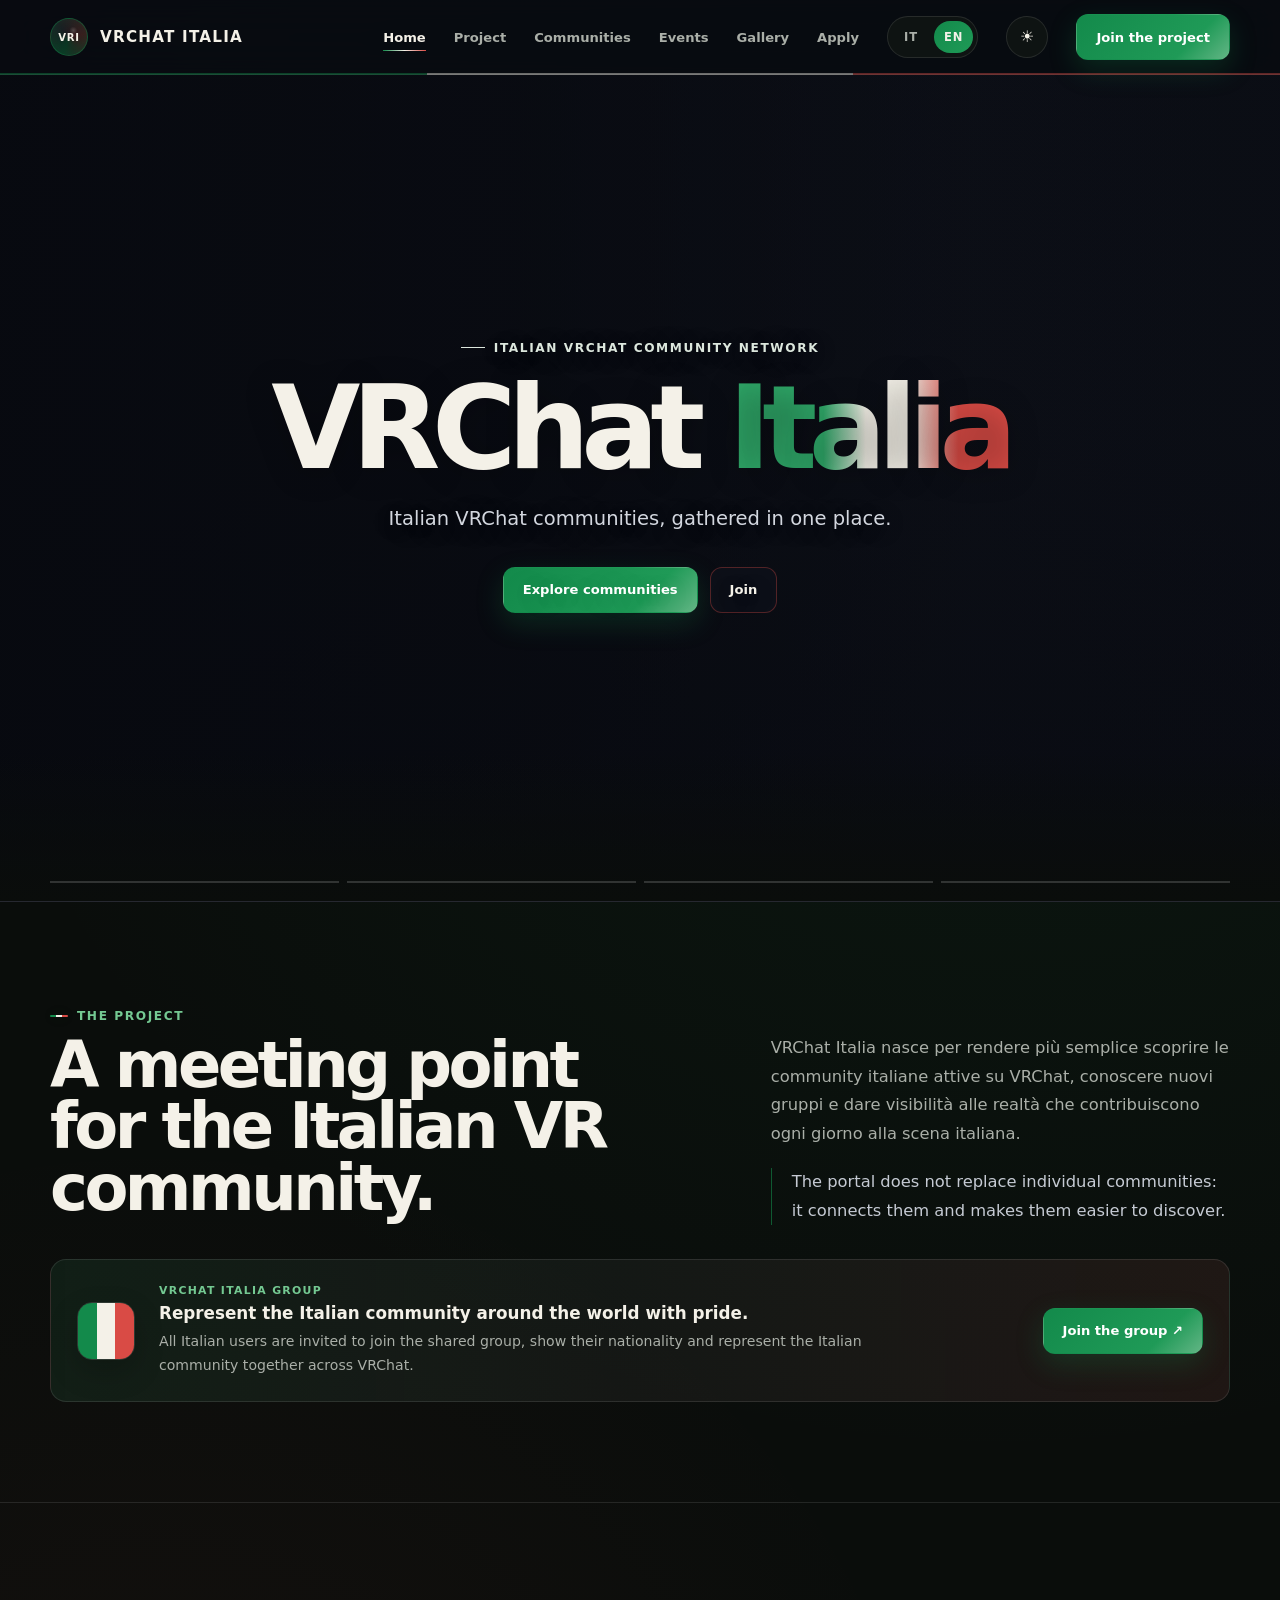
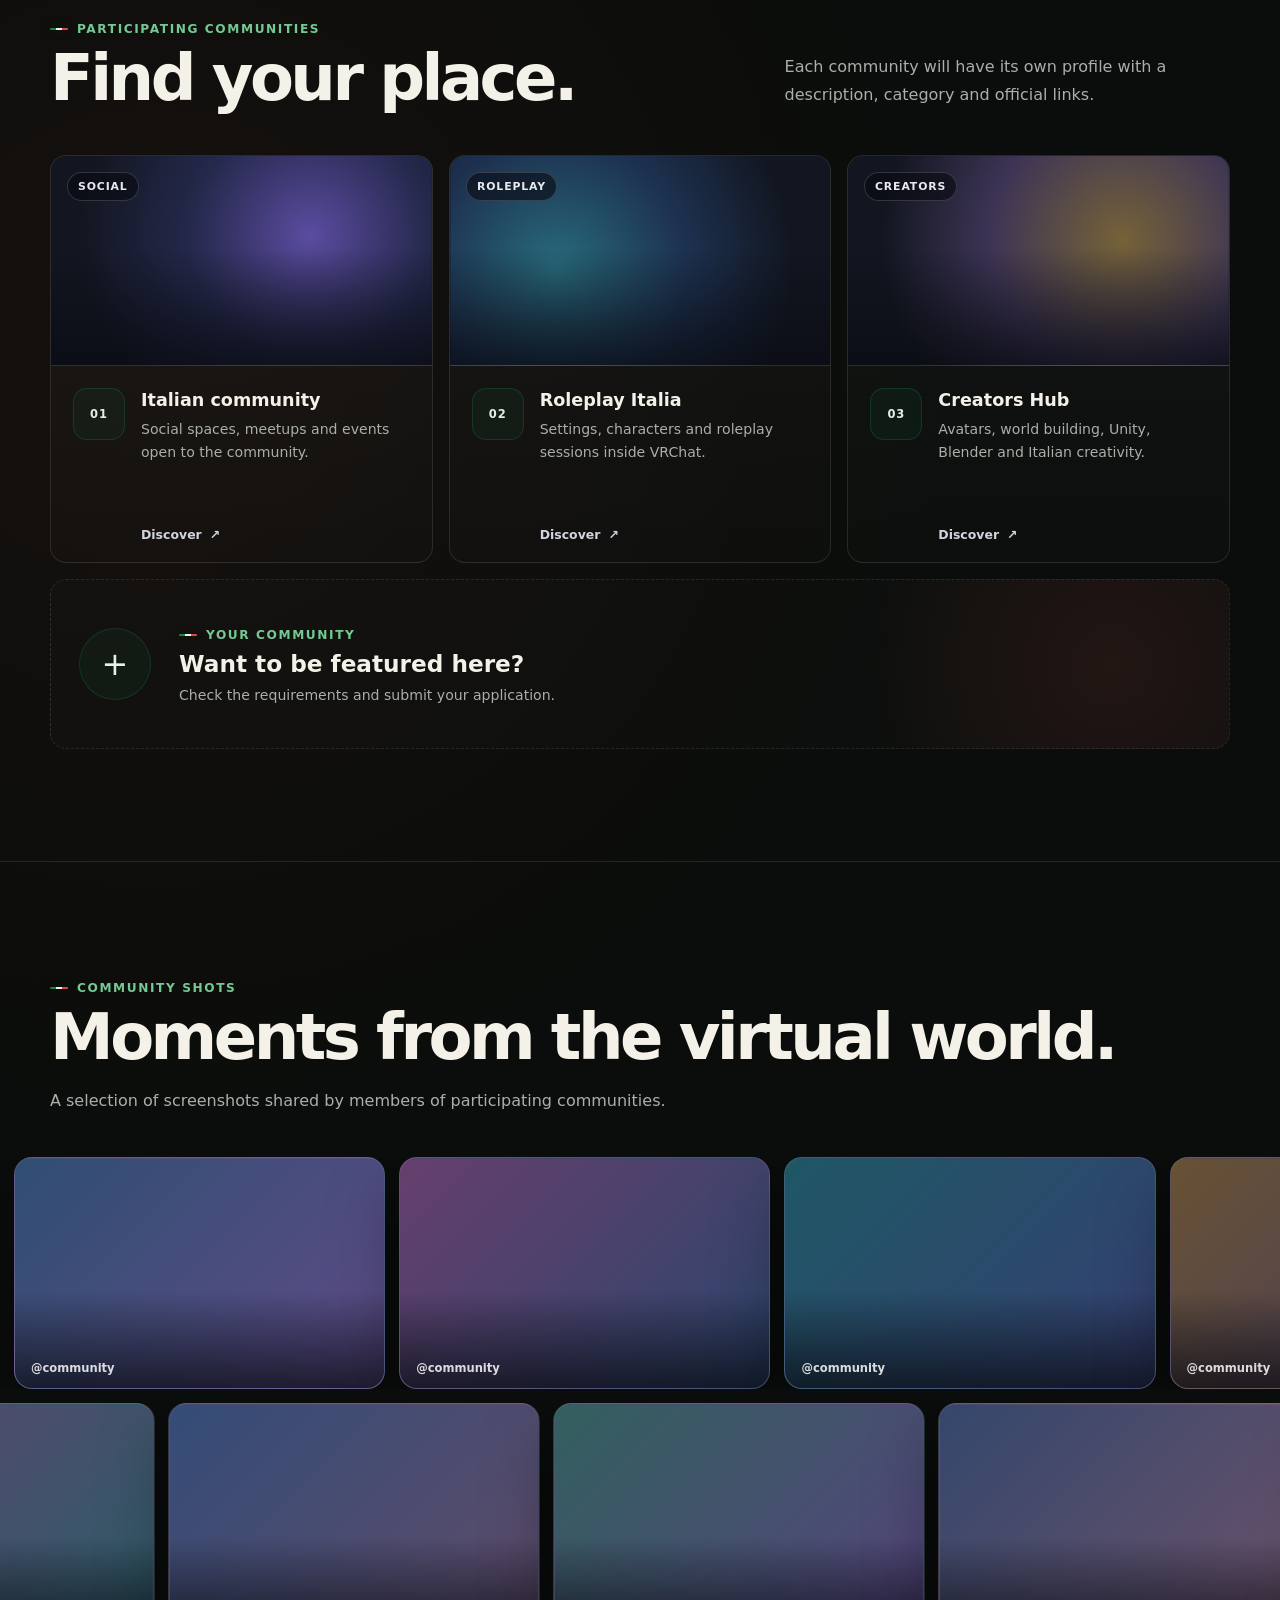
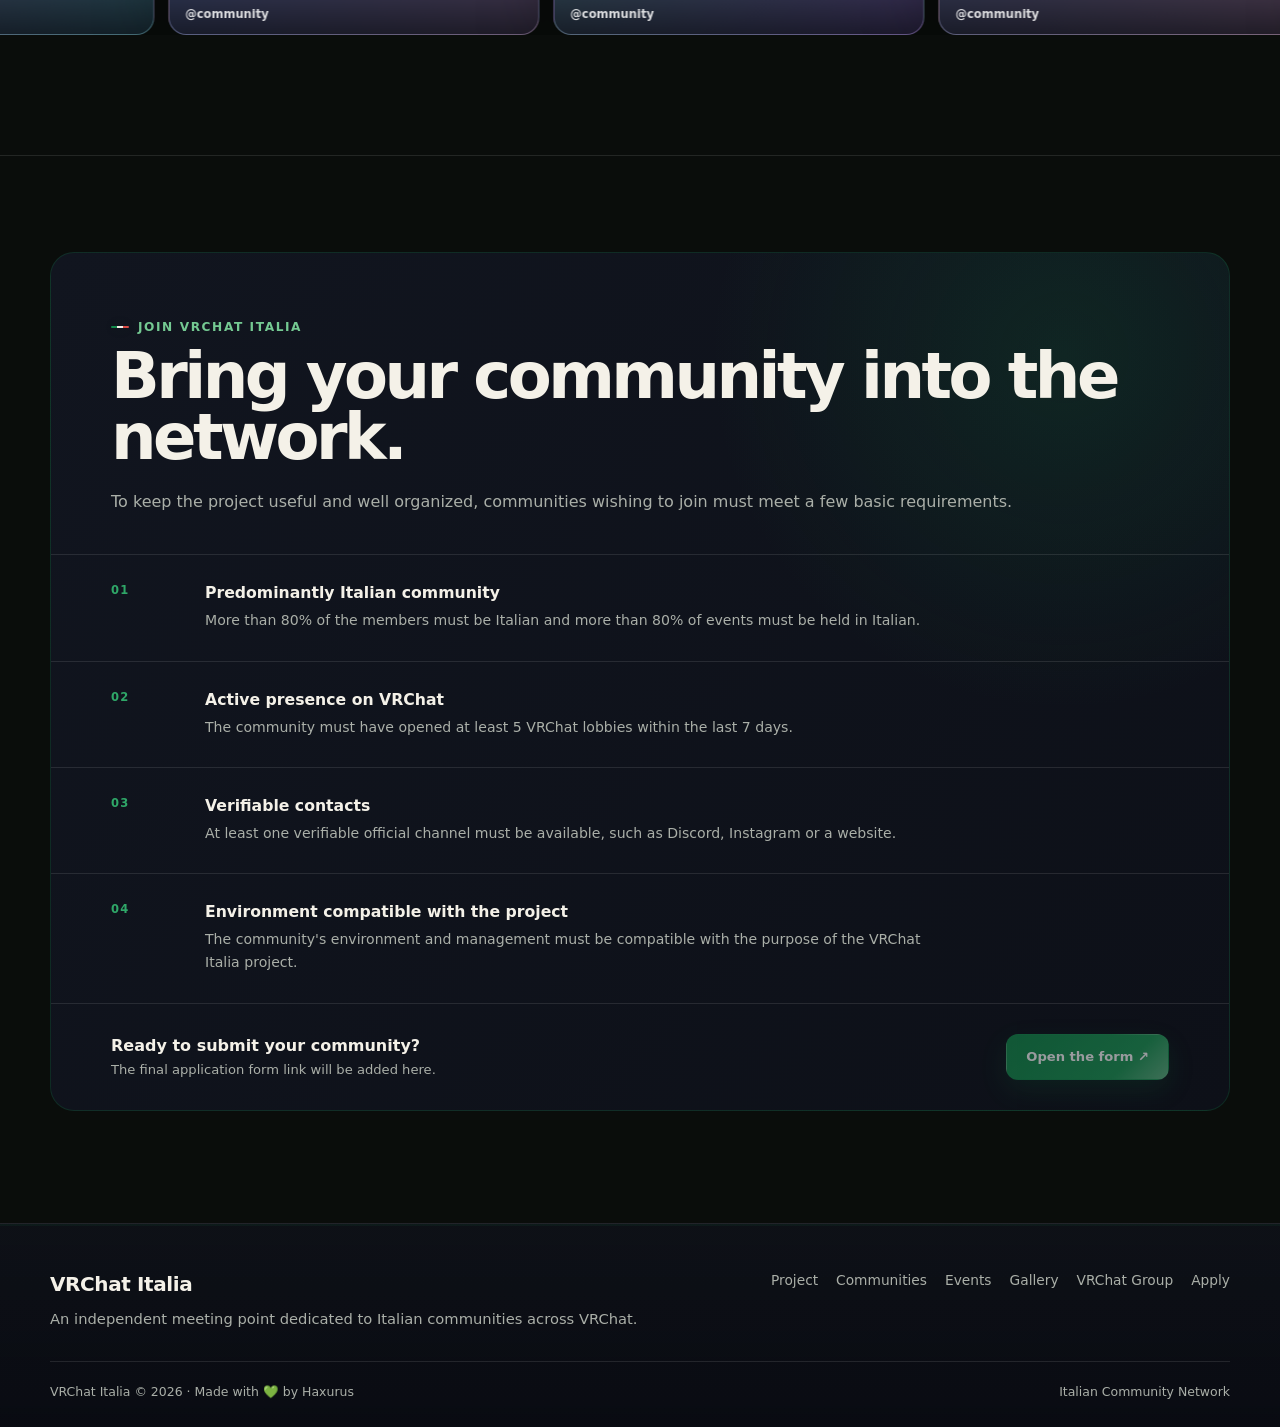
==== en/index.html @ 1e0bd85c "Sync FullCalendar color scheme with site theme" ====
<!DOCTYPE html>
<html lang="en" data-color-scheme="dark">
<head>
  <meta charset="utf-8" />
  <meta name="viewport" content="width=device-width, initial-scale=1.0" />
  <title>VRChat Italia | Community Hub</title>
  <meta name="description" content="VRChat Italia brings together Italian VRChat communities, their events and moments shared by their members." />
  <meta name="robots" content="index, follow" />
  <meta name="theme-color" content="#090b12" />
  <script>
    (function () {
      try {
        var theme = localStorage.getItem('vri-theme') === 'light' ? 'light' : 'dark';
        document.documentElement.setAttribute('data-color-scheme', theme);
        if (theme === 'light') {
          document.documentElement.setAttribute('data-theme', 'light');
        } else {
          document.documentElement.removeAttribute('data-theme');
        }
      } catch (e) {
        document.documentElement.setAttribute('data-color-scheme', 'dark');
      }
    })();
  </script>
  <link rel="canonical" href="https://www.vrchatitalia.it/en/" />
  <link rel="alternate" hreflang="it" href="https://www.vrchatitalia.it/it/" />
  <link rel="alternate" hreflang="en" href="https://www.vrchatitalia.it/en/" />
  <link rel="alternate" hreflang="x-default" href="https://www.vrchatitalia.it/en/" />
  <link rel="stylesheet" href="../styles.css?v=20261004-1238" />
</head>

<body>
  <header class="site-header">
    <div class="container nav">
      <a class="brand" href="#home" aria-label="VRChat Italia - Home">
        <span class="brand-logo" aria-hidden="true">VRI</span>
        <span class="brand-name">VRChat Italia</span>
      </a>

      <nav class="nav-links" aria-label="Main navigation">
        <a data-nav class="is-active" href="#home">Home</a>
        <a data-nav href="#progetto">Project</a>
        <a data-nav href="#community">Communities</a>
        <a href="events/">Events</a>
        <a data-nav href="#gallery">Gallery</a>
        <a data-nav href="#candidatura">Apply</a>
      </nav>

      <div class="language-switcher" aria-label="Language selector">
        <a href="../it/" lang="it" hreflang="it">IT</a>
        <a class="is-active" href="./" lang="en" aria-current="page">EN</a>
      </div>

      <button class="theme-toggle theme-toggle--desktop" type="button" aria-label="Switch to light theme" title="Switch to light theme">
        <span class="theme-toggle__sun" aria-hidden="true">☀</span>
        <span class="theme-toggle__moon" aria-hidden="true">☾</span>
      </button>

      <a class="nav-cta" href="#candidatura">Join the project</a>

      <button class="menu-toggle" type="button" aria-label="Open menu" aria-expanded="false">
        <span></span>
      </button>
    </div>

    <nav class="mobile-menu" aria-label="Mobile navigation">
      <a href="#home">Home</a>
      <a href="#progetto">Project</a>
      <a href="#community">Communities</a>
      <a href="events/">Events</a>
      <a href="#gallery">Gallery</a>
      <a href="#candidatura">Apply</a>
      <div class="mobile-language-switcher" aria-label="Language selector">
        <a href="../it/" lang="it" hreflang="it">Italiano</a>
        <a class="is-active" href="./" lang="en" aria-current="page">English</a>
      </div>
      <button class="theme-toggle theme-toggle--mobile" type="button" aria-label="Switch to light theme">
        <span class="theme-toggle__icons" aria-hidden="true">
          <span class="theme-toggle__sun">☀</span>
          <span class="theme-toggle__moon">☾</span>
        </span>
        <span class="theme-toggle__label">Theme</span>
      </button>

      <a class="nav-cta" href="#candidatura">Join the project</a>
    </nav>
  </header>

  <main>
    <section class="hero" id="home" aria-label="VRChat Italia">
      <div class="hero-slideshow" aria-hidden="true">
        <div class="hero-slide hero-slide--1"></div>
        <div class="hero-slide hero-slide--2"></div>
        <div class="hero-slide hero-slide--3"></div>
        <div class="hero-slide hero-slide--4"></div>
      </div>
      <div class="hero-overlay" aria-hidden="true"></div>

      <div class="container hero-inner">
        <div class="hero-copy">
          <span class="eyebrow">Italian VRChat Community Network</span>
          <h1>VRChat <span>Italia</span></h1>
          <p class="hero-lead">
            Italian VRChat communities, gathered in one place.
          </p>
          <div class="hero-actions">
            <a class="button button-primary" href="#community">Explore communities</a>
            <a class="button button-secondary" href="#candidatura">Join</a>
          </div>
        </div>
      </div>

      <a class="scroll-indicator" href="#progetto" aria-label="Scroll to the project section">
        <span class="scroll-indicator__label">Scroll</span>
        <span class="scroll-indicator__mouse" aria-hidden="true">
          <span></span>
        </span>
        <span class="scroll-indicator__chevron" aria-hidden="true"></span>
      </a>

      <div class="hero-progress" aria-hidden="true">
        <span></span><span></span><span></span><span></span>
      </div>
    </section>

    <section class="section project-section" id="progetto">
      <div class="container project-layout">
        <div>
          <span class="section-kicker">The project</span>
          <h2>A meeting point for the Italian VR community.</h2>
        </div>
        <div class="project-copy">
          <p>
            VRChat Italia nasce per rendere più semplice scoprire le community italiane attive su VRChat,
            conoscere nuovi gruppi e dare visibilità alle realtà che contribuiscono ogni giorno alla scena italiana.
          </p>
          <p class="project-note">
            The portal does not replace individual communities: it connects them and makes them easier to discover.
          </p>


        </div>

        <div class="national-group">
          <div class="national-group__flag" aria-hidden="true">
            <span></span><span></span><span></span>
          </div>
          <div class="national-group__copy">
            <span class="national-group__label">VRChat Italia Group</span>
            <strong>Represent the Italian community around the world with pride.</strong>
            <p>
              All Italian users are invited to join the shared group, show their nationality and represent the Italian community together across VRChat.
            </p>
          </div>
          <a class="button button-primary national-group__button" href="https://vrc.group/VRCITA.1559" target="_blank" rel="noopener noreferrer">
            Join the group ↗
          </a>
        </div>
      </div>
    </section>

    <section class="section communities-section" id="community">
      <div class="container">
        <div class="section-head">
          <div>
            <span class="section-kicker">Participating communities</span>
            <h2>Find your place.</h2>
          </div>
          <p>
            Each community will have its own profile with a description, category and official links.
          </p>
        </div>

        <div class="community-grid">
          <article class="community-card">
            <div class="community-card__media community-card__media--one">
              <span class="community-card__badge">Social</span>
            </div>
            <div class="community-card__body">
              <div class="community-logo">01</div>
              <div>
                <h3>Italian community</h3>
                <p>Social spaces, meetups and events open to the community.</p>
              </div>
              <a href="#" class="community-link" aria-label="Open the Italian community">Discover <span>↗</span></a>
            </div>
          </article>

          <article class="community-card">
            <div class="community-card__media community-card__media--two">
              <span class="community-card__badge">Roleplay</span>
            </div>
            <div class="community-card__body">
              <div class="community-logo">02</div>
              <div>
                <h3>Roleplay Italia</h3>
                <p>Settings, characters and roleplay sessions inside VRChat.</p>
              </div>
              <a href="#" class="community-link" aria-label="Open Roleplay Italia">Discover <span>↗</span></a>
            </div>
          </article>

          <article class="community-card">
            <div class="community-card__media community-card__media--three">
              <span class="community-card__badge">Creators</span>
            </div>
            <div class="community-card__body">
              <div class="community-logo">03</div>
              <div>
                <h3>Creators Hub</h3>
                <p>Avatars, world building, Unity, Blender and Italian creativity.</p>
              </div>
              <a href="#" class="community-link" aria-label="Open Creators Hub">Discover <span>↗</span></a>
            </div>
          </article>

          <a class="community-card community-card--join" href="#candidatura">
            <span class="join-plus">+</span>
            <div>
              <span class="section-kicker">Your community</span>
              <h3>Want to be featured here?</h3>
              <p>Check the requirements and submit your application.</p>
            </div>
          </a>
        </div>
      </div>
    </section>

    <section class="section gallery-section" id="gallery">
      <div class="container gallery-heading">
        <span class="section-kicker">Community shots</span>
        <h2>Moments from the virtual world.</h2>
        <p>A selection of screenshots shared by members of participating communities.</p>
      </div>

      <div class="photo-marquee" aria-label="Community image gallery">
        <div class="photo-track photo-track--left">
          <div class="shot shot--1"><span>@community</span></div>
          <div class="shot shot--2"><span>@community</span></div>
          <div class="shot shot--3"><span>@community</span></div>
          <div class="shot shot--4"><span>@community</span></div>
          <div class="shot shot--5"><span>@community</span></div>
          <div class="shot shot--6"><span>@community</span></div>

          <div class="shot shot--1" aria-hidden="true"><span>@community</span></div>
          <div class="shot shot--2" aria-hidden="true"><span>@community</span></div>
          <div class="shot shot--3" aria-hidden="true"><span>@community</span></div>
          <div class="shot shot--4" aria-hidden="true"><span>@community</span></div>
          <div class="shot shot--5" aria-hidden="true"><span>@community</span></div>
          <div class="shot shot--6" aria-hidden="true"><span>@community</span></div>
        </div>
      </div>

      <div class="photo-marquee photo-marquee--secondary" aria-hidden="true">
        <div class="photo-track photo-track--right">
          <div class="shot shot--7"><span>@community</span></div>
          <div class="shot shot--8"><span>@community</span></div>
          <div class="shot shot--9"><span>@community</span></div>
          <div class="shot shot--10"><span>@community</span></div>
          <div class="shot shot--11"><span>@community</span></div>
          <div class="shot shot--12"><span>@community</span></div>

          <div class="shot shot--7"><span>@community</span></div>
          <div class="shot shot--8"><span>@community</span></div>
          <div class="shot shot--9"><span>@community</span></div>
          <div class="shot shot--10"><span>@community</span></div>
          <div class="shot shot--11"><span>@community</span></div>
          <div class="shot shot--12"><span>@community</span></div>
        </div>
      </div>
    </section>

    <section class="section application-section" id="candidatura">
      <div class="container">
        <div class="application-panel">
          <div class="application-intro">
            <span class="section-kicker">Join VRChat Italia</span>
            <h2>Bring your community into the network.</h2>
            <p>
              To keep the project useful and well organized, communities wishing to join must meet a few basic requirements.
            </p>
          </div>

          <div class="requirements">
            <div class="requirement">
              <span>01</span>
              <div>
                <strong>Predominantly Italian community</strong>
                <p>More than 80% of the members must be Italian and more than 80% of events must be held in Italian.</p>
              </div>
            </div>
            <div class="requirement">
              <span>02</span>
              <div>
                <strong>Active presence on VRChat</strong>
                <p>The community must have opened at least 5 VRChat lobbies within the last 7 days.</p>
              </div>
            </div>
            <div class="requirement">
              <span>03</span>
              <div>
                <strong>Verifiable contacts</strong>
                <p>At least one verifiable official channel must be available, such as Discord, Instagram or a website.</p>
              </div>
            </div>
            <div class="requirement">
              <span>04</span>
              <div>
                <strong>Environment compatible with the project</strong>
                <p>The community's environment and management must be compatible with the purpose of the VRChat Italia project.</p>
              </div>
            </div>
          </div>

          <div class="application-action">
            <div>
              <strong>Ready to submit your community?</strong>
              <span>The final application form link will be added here.</span>
            </div>
            <a class="button button-primary button-form" href="#" aria-disabled="true">Open the form ↗</a>
          </div>
        </div>
      </div>
    </section>
  </main>

  <footer class="site-footer">
    <div class="container footer-inner">
      <div class="footer-shell">
        <div class="footer-brand">
          <span class="footer-brand__title">VRChat Italia</span>
          <p>
            An independent meeting point dedicated to Italian communities across VRChat.
          </p>
        </div>

        <div class="footer-links" aria-label="Useful links">
          <a href="#progetto">Project</a>
          <a href="#community">Communities</a>
          <a href="events/">Events</a>
          <a href="#gallery">Gallery</a>
          <a href="https://vrc.group/VRCITA.1559" target="_blank" rel="noopener noreferrer">VRChat Group</a>
          <a href="#candidatura">Apply</a>
        </div>
      </div>

      <div class="footer-bottom">
        <span>VRChat Italia © <span id="year">2026</span> · Made with 💚 by <a href="https://haxurus.com" target="_blank" rel="noopener noreferrer">Haxurus</a></span>
        <span>Italian Community Network</span>
      </div>
    </div>
  </footer>

  <script src="../script.js"></script>
</body>
</html>
---- styles.css ----
:root {
  --bg: #0a0d0b;
  --bg-soft: #101510;
  --surface: rgba(18, 24, 20, 0.84);
  --surface-strong: #151b16;
  --text: #f4f1e8;
  --muted: #aaaFA8;
  --line: rgba(255,255,255,.10);
  --accent: #138a4b;
  --accent-2: #d94b45;
  --accent-soft: rgba(19,138,75,.14);
  --max-width: 1180px;
  --radius: 24px;
  --radius-sm: 16px;
  --shadow: 0 28px 70px rgba(0,0,0,.34);
  --ease: cubic-bezier(.2,.75,.2,1);
}

* { box-sizing: border-box; }

html {
  scroll-behavior: smooth;
  scroll-padding-top: 88px;
  background: var(--bg);
}

body {
  margin: 0;
  min-width: 320px;
  overflow-x: hidden;
  color: var(--text);
  background:
    radial-gradient(circle at 78% 8%, rgba(19,138,75,.10), transparent 25%),
    radial-gradient(circle at 12% 42%, rgba(217,75,69,.055), transparent 28%),
    var(--bg);
  font-family: Inter, ui-sans-serif, system-ui, -apple-system, BlinkMacSystemFont, "Segoe UI", sans-serif;
  -webkit-font-smoothing: antialiased;
}

body.menu-open { overflow: hidden; }

a { color: inherit; text-decoration: none; }
button, a { -webkit-tap-highlight-color: transparent; }
img { max-width: 100%; }
h1, h2, h3, p { margin-top: 0; }

.container {
  width: min(calc(100% - 40px), var(--max-width));
  margin: 0 auto;
}

/* Header - aligned with Celestia */
.site-header {
  position: sticky;
  top: 0;
  z-index: 50;
  border-bottom: 1px solid var(--line);
  background: rgba(9,11,18,.88);
  -webkit-backdrop-filter: blur(18px) saturate(150%);
  backdrop-filter: blur(18px) saturate(150%);
}

.nav {
  min-height: 74px;
  display: flex;
  align-items: center;
  justify-content: space-between;
  gap: 28px;
}

.brand {
  display: inline-flex;
  align-items: center;
  gap: 12px;
  flex: 0 0 auto;
  font-size: .95rem;
  font-weight: 800;
  letter-spacing: .04em;
}

.brand-logo {
  display: grid;
  place-items: center;
  width: 38px;
  height: 38px;
  flex: 0 0 38px;
  border: 1px solid rgba(19,138,75,.46);
  border-radius: 50%;
  color: #eef3ec;
  background:
    radial-gradient(circle at 62% 32%, rgba(255,255,255,.18), transparent 12%),
    linear-gradient(135deg, rgba(19,138,75,.30), rgba(217,75,69,.04));
  box-shadow: inset 0 0 16px rgba(19,138,75,.16);
  font-size: .63rem;
  font-weight: 900;
  letter-spacing: .08em;
}

.brand-name {
  text-transform: uppercase;
  letter-spacing: .08em;
}

.nav-links {
  display: flex;
  align-items: center;
  justify-content: center;
  gap: 28px;
  margin-left: auto;
}

.nav-links a {
  position: relative;
  padding: 10px 0;
  color: var(--muted);
  font-size: .82rem;
  font-weight: 700;
  transition: color .2s ease;
}

.nav-links a::after {
  content: "";
  position: absolute;
  left: 0;
  bottom: 4px;
  width: 100%;
  height: 1px;
  background: var(--accent-2);
  transform: scaleX(0);
  transform-origin: left;
  transition: transform .25s var(--ease);
}

.nav-links a:hover,
.nav-links a:focus-visible,
.nav-links a.is-active {
  color: var(--text);
}

.nav-links a:hover::after,
.nav-links a:focus-visible::after,
.nav-links a.is-active::after {
  transform: scaleX(1);
}

.nav-cta,
.button {
  display: inline-flex;
  align-items: center;
  justify-content: center;
  gap: 9px;
  min-height: 46px;
  padding: 0 19px;
  border: 1px solid transparent;
  border-radius: 12px;
  font: inherit;
  font-size: .82rem;
  font-weight: 800;
  cursor: pointer;
  transition:
    transform .2s var(--ease),
    background .2s ease,
    border-color .2s ease,
    box-shadow .2s ease;
}

.nav-cta,
.button-primary {
  color: #fff;
  background: linear-gradient(135deg, var(--accent) 0%, #1f9a57 72%, #f4f1e8 160%);
  box-shadow: 0 10px 28px rgba(19,138,75,.24);
}

.nav-cta:hover,
.button-primary:hover {
  transform: translateY(-2px);
  box-shadow: 0 15px 34px rgba(19,138,75,.32);
}

.button-secondary {
  color: var(--text);
  border-color: rgba(217,75,69,.40);
  background: rgba(15,18,28,.62);
}

.button-secondary:hover {
  transform: translateY(-2px);
  border-color: rgba(231,102,95,.76);
  background: rgba(19,138,75,.10);
}

.menu-toggle {
  display: none;
  width: 46px;
  height: 46px;
  border: 1px solid var(--line);
  border-radius: 12px;
  color: var(--text);
  background: rgba(255,255,255,.03);
  cursor: pointer;
}

.menu-toggle span,
.menu-toggle::before,
.menu-toggle::after {
  display: block;
  width: 19px;
  height: 1.5px;
  margin: 4px auto;
  border-radius: 2px;
  background: currentColor;
  content: "";
  transition: transform .2s ease, opacity .2s ease;
}

body.menu-open .menu-toggle span { opacity: 0; }
body.menu-open .menu-toggle::before { transform: translateY(5.5px) rotate(45deg); }
body.menu-open .menu-toggle::after { transform: translateY(-5.5px) rotate(-45deg); }

.mobile-menu { display: none; }

/* Hero */
.hero {
  position: relative;
  min-height: calc(100vh - 74px);
  min-height: calc(100svh - 74px);
  overflow: hidden;
  border-bottom: 1px solid var(--line);
  isolation: isolate;
  background: #0d1018;
}

.hero-slideshow,
.hero-slide,
.hero-overlay {
  position: absolute;
  inset: 0;
}

.hero-slideshow { z-index: -3; }

.hero-slide {
  opacity: 0;
  animation-play-state: running;
  transform: scale(1.07);
  background-position: center;
  background-size: cover;
  background-repeat: no-repeat;
  animation: heroSlide 24s infinite;
}

/*
  Temporary image slots.
  Replace these files with real VRChat screenshots:
  img/hero-1.webp ... img/hero-4.webp
*/
.hero-slide--1 {
  background-image:
    linear-gradient(135deg, rgba(35,22,86,.26), rgba(8,14,29,.14)),
    url("/img/hero-1.webp"),
    radial-gradient(circle at 65% 40%, #453384, #16213d 42%, #090b12 76%);
}
.hero-slide--2 {
  animation-delay: 6s;
  background-image:
    linear-gradient(135deg, rgba(11,49,84,.24), rgba(15,9,38,.16)),
    url("/img/hero-2.webp"),
    radial-gradient(circle at 30% 60%, #145f7b, #171b45 48%, #090b12 78%);
}
.hero-slide--3 {
  animation-delay: 12s;
  background-image:
    linear-gradient(135deg, rgba(62,27,92,.24), rgba(10,23,36,.16)),
    url("/img/hero-3.webp"),
    radial-gradient(circle at 68% 35%, #5c2f6f, #20224d 42%, #090b12 76%);
}
.hero-slide--4 {
  animation-delay: 18s;
  background-image:
    linear-gradient(135deg, rgba(14,69,67,.22), rgba(17,12,43,.18)),
    url("/img/hero-4.webp"),
    radial-gradient(circle at 38% 44%, #276b65, #24224f 42%, #090b12 76%);
}

@keyframes heroSlide {
  0% { opacity: 0; transform: scale(1.07); }
  5% { opacity: 1; }
  25% { opacity: 1; }
  30% { opacity: 0; transform: scale(1); }
  100% { opacity: 0; transform: scale(1); }
}

.hero-overlay {
  z-index: -2;
  background:
    linear-gradient(90deg, rgba(7,9,15,.90) 0%, rgba(7,9,15,.70) 40%, rgba(7,9,15,.20) 76%, rgba(7,9,15,.36) 100%),
    linear-gradient(0deg, rgba(9,11,18,.84), rgba(9,11,18,.08) 56%);
}

.hero::after {
  content: "";
  position: absolute;
  inset: auto 0 0;
  height: 150px;
  z-index: -1;
  background: linear-gradient(180deg, transparent, var(--bg));
  pointer-events: none;
}

.hero-inner {
  min-height: calc(100vh - 74px);
  min-height: calc(100svh - 74px);
  display: flex;
  align-items: center;
  padding: 90px 0 120px;
}

.hero-copy {
  width: min(100%, 760px);
  margin: 0 auto;
  text-align: center;
  text-shadow: 0 4px 30px rgba(0,0,0,.26);
}

.eyebrow,
.section-kicker {
  display: inline-flex;
  align-items: center;
  gap: 9px;
  color: #dce7dd;
  font-size: .76rem;
  font-weight: 800;
  letter-spacing: .13em;
  text-transform: uppercase;
}

.eyebrow {
  margin-bottom: 24px;
  justify-content: center;
}

.eyebrow::before {
  width: 24px;
  height: 1px;
  background: currentColor;
  content: "";
}

.hero h1 {
  margin-bottom: 24px;
  font-size: clamp(4rem, 9vw, 8rem);
  line-height: .86;
  letter-spacing: -.075em;
}

.hero h1 span {
  display: inline;
  color: transparent;
  background: linear-gradient(90deg, #2fa768 0 34%, #f4f1e8 49% 64%, #d94b45 82% 100%);
  -webkit-background-clip: text;
  background-clip: text;
}

.hero-lead {
  max-width: 560px;
  margin: 0 auto 32px;
  color: #d3d7df;
  font-size: clamp(1.05rem, 1.6vw, 1.22rem);
  line-height: 1.7;
}

.hero-actions {
  display: flex;
  flex-wrap: wrap;
  justify-content: center;
  gap: 12px;
}

.scroll-indicator {
  position: absolute;
  z-index: 4;
  left: 50%;
  bottom: 54px;
  display: flex;
  flex-direction: column;
  align-items: center;
  gap: 7px;
  color: rgba(255,255,255,.78);
  opacity: 0;
  transform: translate(-50%, 14px);
  pointer-events: none;
  transition: opacity .7s ease, transform .7s var(--ease);
}

.scroll-indicator.is-visible {
  opacity: 1;
  transform: translate(-50%, 0);
  pointer-events: auto;
}

.scroll-indicator__label {
  font-size: .62rem;
  font-weight: 800;
  letter-spacing: .18em;
  text-transform: uppercase;
}

.scroll-indicator__mouse {
  position: relative;
  width: 23px;
  height: 35px;
  border: 1px solid rgba(255,255,255,.58);
  border-radius: 999px;
  background: rgba(9,11,18,.16);
  backdrop-filter: blur(5px);
}

.scroll-indicator__mouse span {
  position: absolute;
  top: 7px;
  left: 50%;
  width: 3px;
  height: 6px;
  border-radius: 999px;
  background: #fff;
  transform: translateX(-50%);
  animation: scrollWheel 1.7s ease-in-out infinite;
}

.scroll-indicator__chevron {
  width: 8px;
  height: 8px;
  border-right: 1px solid rgba(255,255,255,.76);
  border-bottom: 1px solid rgba(255,255,255,.76);
  transform: rotate(45deg);
  animation: scrollChevron 1.7s ease-in-out infinite;
}

@keyframes scrollWheel {
  0% { opacity: 0; transform: translate(-50%, 0); }
  28% { opacity: 1; }
  72% { opacity: 1; transform: translate(-50%, 10px); }
  100% { opacity: 0; transform: translate(-50%, 12px); }
}

@keyframes scrollChevron {
  0%, 100% { opacity: .28; transform: translateY(0) rotate(45deg); }
  50% { opacity: 1; transform: translateY(4px) rotate(45deg); }
}

.hero-progress {
  position: absolute;
  left: 50%;
  bottom: 18px;
  width: min(calc(100% - 40px), var(--max-width));
  transform: translateX(-50%);
  display: grid;
  grid-template-columns: repeat(4, 1fr);
  gap: 8px;
}

.hero-progress span {
  height: 2px;
  overflow: hidden;
  background: rgba(255,255,255,.16);
}

.hero-progress span::after {
  content: "";
  display: block;
  width: 100%;
  height: 100%;
  background: rgba(255,255,255,.74);
  transform: scaleX(0);
  transform-origin: left;
  animation: heroProgress 24s infinite;
}

.hero-progress span:nth-child(2)::after { animation-delay: 6s; }
.hero-progress span:nth-child(3)::after { animation-delay: 12s; }
.hero-progress span:nth-child(4)::after { animation-delay: 18s; }

@keyframes heroProgress {
  0% { transform: scaleX(0); }
  25% { transform: scaleX(1); }
  25.01%, 100% { transform: scaleX(0); }
}

/* Shared sections */
.section {
  padding: 112px 0;
}

.section + .section {
  border-top: 1px solid var(--line);
}

.section-head {
  display: grid;
  grid-template-columns: minmax(0,.95fr) minmax(280px,.62fr);
  gap: 52px;
  align-items: end;
  margin-bottom: 46px;
}

.section h2 {
  margin: 12px 0 0;
  font-size: clamp(2.5rem, 5vw, 4.7rem);
  line-height: .96;
  letter-spacing: -.055em;
}

.section-head p,
.project-copy p,
.gallery-heading p,
.application-intro p {
  margin-bottom: 0;
  color: var(--muted);
  line-height: 1.75;
}

/* Project */
.project-section {
  padding-top: 100px;
  padding-bottom: 100px;
}

.project-layout {
  display: grid;
  grid-template-columns: 1.05fr .78fr;
  column-gap: clamp(50px, 8vw, 110px);
  row-gap: 34px;
  align-items: start;
}

.project-copy {
  padding-top: 32px;
}

.project-copy p {
  font-size: 1.02rem;
}

.project-note {
  margin-top: 20px;
  padding-left: 20px;
  border-left: 1px solid rgba(19,138,75,.60);
  color: #c5cad3 !important;
}

/* Communities */
.community-grid {
  display: grid;
  grid-template-columns: repeat(3, minmax(0,1fr));
  gap: 16px;
}

.community-card {
  overflow: hidden;
  border: 1px solid var(--line);
  border-radius: var(--radius-sm);
  background: linear-gradient(180deg, rgba(255,255,255,.035), rgba(255,255,255,.012));
  transition: transform .25s var(--ease), border-color .25s ease, background .25s ease;
}

.community-card:hover {
  transform: translateY(-5px);
  border-color: rgba(19,138,75,.34);
  background: linear-gradient(180deg, rgba(19,138,75,.07), rgba(255,255,255,.015));
}

.community-card__media {
  position: relative;
  min-height: 210px;
  border-bottom: 1px solid var(--line);
  background-size: cover;
  background-position: center;
  overflow: hidden;
}

.community-card__media::after {
  content: "";
  position: absolute;
  inset: 0;
  background: linear-gradient(180deg, transparent 44%, rgba(9,11,18,.75));
}

.community-card__media--one {
  background-image:
    url("/img/community-1.webp"),
    radial-gradient(circle at 68% 38%, #5a4ca0, #24284a 42%, #121620 80%);
}

.community-card__media--two {
  background-image:
    url("/img/community-2.webp"),
    radial-gradient(circle at 28% 54%, #286b7c, #1d3150 44%, #121620 80%);
}

.community-card__media--three {
  background-image:
    url("/img/community-3.webp"),
    radial-gradient(circle at 72% 40%, #756238, #3d3455 44%, #121620 80%);
}

.community-card__badge {
  position: absolute;
  z-index: 2;
  top: 16px;
  left: 16px;
  padding: 7px 10px;
  border: 1px solid rgba(255,255,255,.16);
  border-radius: 999px;
  color: #e7e9ee;
  background: rgba(9,11,18,.62);
  backdrop-filter: blur(10px);
  font-size: .68rem;
  font-weight: 800;
  letter-spacing: .08em;
  text-transform: uppercase;
}

.community-card__body {
  position: relative;
  display: grid;
  grid-template-columns: 52px 1fr;
  gap: 16px;
  min-height: 196px;
  padding: 22px;
}

.community-logo {
  display: grid;
  place-items: center;
  width: 52px;
  height: 52px;
  border: 1px solid rgba(19,138,75,.28);
  border-radius: 14px;
  color: #e3eee5;
  background: rgba(19,138,75,.08);
  font-size: .72rem;
  font-weight: 900;
  letter-spacing: .08em;
}

.community-card h3 {
  margin: 2px 0 8px;
  font-size: 1.1rem;
}

.community-card p {
  margin-bottom: 0;
  color: var(--muted);
  font-size: .88rem;
  line-height: 1.6;
}

.community-link {
  position: absolute;
  left: 90px;
  bottom: 20px;
  display: inline-flex;
  gap: 8px;
  color: #d2d5de;
  font-size: .78rem;
  font-weight: 800;
}

.community-card--join {
  grid-column: 1 / -1;
  min-height: 170px;
  display: flex;
  align-items: center;
  gap: 28px;
  padding: 28px;
  border-style: dashed;
  background:
    radial-gradient(circle at 90% 50%, rgba(217,75,69,.11), transparent 24%),
    rgba(255,255,255,.012);
}

.community-card--join h3 {
  margin: 8px 0 7px;
  font-size: 1.45rem;
}

.join-plus {
  display: grid;
  place-items: center;
  width: 72px;
  height: 72px;
  flex: 0 0 72px;
  border: 1px solid rgba(19,138,75,.25);
  border-radius: 50%;
  color: #e7efe8;
  background: rgba(19,138,75,.08);
  font-size: 2rem;
  font-weight: 300;
}

/* Gallery */
.gallery-section {
  overflow: hidden;
  padding-bottom: 120px;
}

.gallery-heading {
  margin-bottom: 42px;
}

.gallery-heading p {
  max-width: 620px;
  margin-top: 18px;
}

.photo-marquee {
  width: 100%;
  overflow: hidden;
}

.photo-marquee--secondary {
  margin-top: 14px;
}

.photo-track {
  display: flex;
  animation-play-state: running;
  width: max-content;
  gap: 14px;
  padding-left: 14px;
  will-change: transform;
}

.photo-track--left {
  animation: galleryLeft 52s linear infinite;
}

.photo-track--right {
  animation: galleryRight 58s linear infinite;
  transform: translateX(-30%);
}

.photo-marquee:hover .photo-track {
  animation-play-state: paused;
}

@keyframes galleryLeft {
  from { transform: translateX(0); }
  to { transform: translateX(calc(-50% - 7px)); }
}

@keyframes galleryRight {
  from { transform: translateX(calc(-50% - 7px)); }
  to { transform: translateX(0); }
}

.shot {
  position: relative;
  width: clamp(260px, 29vw, 450px);
  aspect-ratio: 16 / 10;
  flex: 0 0 auto;
  overflow: hidden;
  border: 1px solid var(--line);
  border-radius: 18px;
  background-position: center;
  background-size: cover;
  box-shadow: var(--shadow);
}

.shot::after {
  content: "";
  position: absolute;
  inset: 0;
  background: linear-gradient(180deg, transparent 58%, rgba(7,9,15,.72));
}

.shot span {
  position: absolute;
  z-index: 2;
  left: 16px;
  bottom: 13px;
  color: rgba(255,255,255,.84);
  font-size: .72rem;
  font-weight: 700;
}

/* Future real photos: img/gallery-01.webp ... img/gallery-12.webp */
.shot--1 { background-image: url("/img/gallery-01.webp"), linear-gradient(135deg,#304e72,#5f4c88); }
.shot--2 { background-image: url("/img/gallery-02.webp"), linear-gradient(135deg,#663f6d,#2d456c); }
.shot--3 { background-image: url("/img/gallery-03.webp"), linear-gradient(135deg,#1e5764,#364072); }
.shot--4 { background-image: url("/img/gallery-04.webp"), linear-gradient(135deg,#675233,#473960); }
.shot--5 { background-image: url("/img/gallery-05.webp"), linear-gradient(135deg,#3e4779,#246256); }
.shot--6 { background-image: url("/img/gallery-06.webp"), linear-gradient(135deg,#754d5f,#344f74); }
.shot--7 { background-image: url("/img/gallery-07.webp"), linear-gradient(135deg,#34476c,#6d536b); }
.shot--8 { background-image: url("/img/gallery-08.webp"), linear-gradient(135deg,#355c59,#5e4476); }
.shot--9 { background-image: url("/img/gallery-09.webp"), linear-gradient(135deg,#6e583b,#36496d); }
.shot--10 { background-image: url("/img/gallery-10.webp"), linear-gradient(135deg,#5d426f,#2f5d68); }
.shot--11 { background-image: url("/img/gallery-11.webp"), linear-gradient(135deg,#344c77,#5f4c6a); }
.shot--12 { background-image: url("/img/gallery-12.webp"), linear-gradient(135deg,#32605e,#56447c); }

/* Application */
.application-section {
  padding-top: 96px;
}

.application-panel {
  overflow: hidden;
  border: 1px solid rgba(19,138,75,.22);
  border-radius: var(--radius);
  background:
    radial-gradient(circle at 86% 12%, rgba(19,138,75,.16), transparent 28%),
    linear-gradient(135deg, #11151f, #0d1018);
}

.application-intro {
  width: 100%;
  max-width: none;
  padding: clamp(32px, 6vw, 60px);
  padding-bottom: 38px;
}

.application-intro h2 {
  width: 100%;
  max-width: none;
  margin-top: 12px;
}

.application-intro p {
  max-width: none;
  margin-top: 20px;
}

.requirements {
  border-top: 1px solid var(--line);
}

.requirement {
  display: grid;
  grid-template-columns: 72px 1fr;
  gap: 22px;
  padding: 28px clamp(32px, 6vw, 60px);
  border-bottom: 1px solid var(--line);
}

.requirement > span {
  color: #2fa768;
  font-size: .72rem;
  font-weight: 900;
  letter-spacing: .10em;
}

.requirement strong {
  display: block;
  margin-bottom: 7px;
  font-size: .98rem;
}

.requirement p {
  max-width: 740px;
  margin: 0;
  color: var(--muted);
  font-size: .88rem;
  line-height: 1.65;
}

.application-action {
  display: flex;
  align-items: center;
  justify-content: space-between;
  gap: 32px;
  padding: 30px clamp(32px, 6vw, 60px);
}

.application-action > div {
  display: flex;
  flex-direction: column;
  gap: 7px;
}

.application-action strong {
  font-size: 1rem;
}

.application-action span {
  color: var(--muted);
  font-size: .82rem;
}

.button-form[aria-disabled="true"] {
  opacity: .58;
  cursor: not-allowed;
}

/* Footer - aligned with Celestia */
.site-footer {
  padding: 0;
  border-top: 1px solid var(--line);
  background: linear-gradient(180deg, rgba(15,18,28,.70), rgba(9,11,18,.98));
}

.footer-inner {
  display: block;
  color: var(--muted);
}

.footer-shell {
  display: grid;
  grid-template-columns: minmax(0,1fr) auto;
  gap: 38px;
  padding: 48px 0 30px;
}

.footer-brand {
  max-width: 620px;
}

.footer-brand__title {
  display: block;
  margin-bottom: 10px;
  color: var(--text);
  font-size: 1.25rem;
  font-weight: 800;
  letter-spacing: -.02em;
}

.footer-brand p {
  margin: 0;
  color: var(--muted);
  font-size: .92rem;
  line-height: 1.7;
}

.footer-links {
  display: flex;
  flex-wrap: nowrap;
  align-content: flex-start;
  justify-content: flex-end;
  gap: 10px 18px;
  white-space: nowrap;
}

.footer-links a {
  color: var(--muted);
  font-size: .86rem;
}

.footer-links a:hover {
  color: var(--text);
}

.footer-bottom {
  display: flex;
  align-items: center;
  justify-content: space-between;
  gap: 20px;
  padding: 22px 0 28px;
  border-top: 1px solid var(--line);
  color: var(--muted);
  font-size: .78rem;
}

/* Reveal */
.reveal {
  opacity: 0;
  transform: translateY(24px);
  transition: opacity .65s var(--ease), transform .65s var(--ease);
}

.reveal.is-visible {
  opacity: 1;
  transform: none;
}

@media (prefers-reduced-motion: reduce) {
  html { scroll-behavior: auto; }

  .hero-progress span::after,
  .scroll-indicator__mouse span,
  .scroll-indicator__chevron {
    animation: none !important;
  }

  .hero-slide {
    animation-duration: 32s;
  }

  .photo-track--left {
    animation-duration: 70s;
  }

  .photo-track--right {
    animation-duration: 76s;
  }
}

@media (max-width: 980px) {
  .nav-links,
  .nav > .nav-cta {
    display: none;
  }

  .menu-toggle {
    display: block;
  }

  .mobile-menu {
    position: fixed;
    inset: 75px 0 auto;
    display: grid;
    gap: 5px;
    padding: 18px 20px 24px;
    border-bottom: 1px solid var(--line);
    background: rgba(9,11,18,.98);
    transform: translateY(-130%);
    opacity: 0;
    pointer-events: none;
    transition: transform .3s var(--ease), opacity .2s ease;
  }

  body.menu-open .mobile-menu {
    transform: none;
    opacity: 1;
    pointer-events: auto;
  }

  .mobile-menu a {
    display: flex;
    align-items: center;
    min-height: 48px;
    padding: 0 12px;
    border-radius: 10px;
    color: var(--muted);
    font-weight: 700;
  }

  .mobile-menu a:hover,
  .mobile-menu a:focus-visible {
    color: var(--text);
    background: rgba(255,255,255,.04);
  }

  .mobile-menu .nav-cta {
    justify-content: center;
    margin-top: 8px;
    color: #fff;
  }

  .project-layout,
  .section-head {
    grid-template-columns: 1fr;
    gap: 20px;
  }

  .project-copy {
    padding-top: 0;
  }

  .community-grid {
    grid-template-columns: 1fr 1fr;
  }

  .community-card--join {
    grid-column: 1 / -1;
  }
}

@media (max-width: 700px) {
  .community-grid {
    grid-template-columns: 1fr;
  }

  .community-card--join {
    grid-column: auto;
  }

  .application-action {
    align-items: flex-start;
    flex-direction: column;
  }

  .application-action .button {
    width: 100%;
  }

  .footer-shell {
    grid-template-columns: 1fr;
    gap: 28px;
    padding-top: 38px;
  }

  .footer-links {
    justify-content: flex-start;
    flex-wrap: wrap;
    white-space: normal;
  }

  .footer-bottom {
    align-items: flex-start;
    flex-direction: column;
    gap: 8px;
  }
}

@media (max-width: 620px) {
  .container {
    width: min(calc(100% - 28px), var(--max-width));
  }

  .nav {
    min-height: 68px;
  }

  .brand-name {
    font-size: .80rem;
  }

  .mobile-menu {
    inset: 69px 0 auto;
  }

  .hero,
  .hero-inner {
    min-height: calc(100vh - 68px);
    min-height: calc(100svh - 68px);
  }

  .hero-inner {
    padding: 80px 0 108px;
  }

  .hero-overlay {
    background:
      linear-gradient(90deg, rgba(7,9,15,.94), rgba(7,9,15,.58)),
      linear-gradient(0deg, rgba(9,11,18,.85), rgba(9,11,18,.12) 56%);
  }

  .hero h1 {
    font-size: clamp(3.7rem, 20vw, 5.6rem);
  }

  .hero-lead {
    max-width: 95%;
    font-size: .98rem;
  }

  .hero-actions {
    flex-direction: column;
    align-items: flex-start;
  }

  .hero-actions .button {
    width: 100%;
  }

  .scroll-indicator {
    bottom: 50px;
  }

  .scroll-indicator__label {
    display: none;
  }

  .hero-progress {
    bottom: 16px;
    width: calc(100% - 28px);
  }

  .section {
    padding: 82px 0;
  }

  .project-section {
    padding-top: 78px;
    padding-bottom: 78px;
  }

  .community-card__media {
    min-height: 190px;
  }

  .community-card--join {
    align-items: flex-start;
    flex-direction: column;
  }

  .shot {
    width: 280px;
  }

  .gallery-section {
    padding-bottom: 92px;
  }

  .requirement {
    grid-template-columns: 42px 1fr;
    padding-left: 24px;
    padding-right: 24px;
  }

  .application-intro,
  .application-action {
    padding-left: 24px;
    padding-right: 24px;
  }
}


/* Italian identity accents */
.site-header::after {
  content: "";
  position: absolute;
  left: 0;
  right: 0;
  bottom: -1px;
  height: 2px;
  background: linear-gradient(90deg, #138a4b 0 33.33%, #f4f1e8 33.33% 66.66%, #d94b45 66.66% 100%);
  opacity: .42;
  pointer-events: none;
}

.section-kicker {
  color: #74c992;
}

.section-kicker::before {
  content: "";
  width: 18px;
  height: 2px;
  border-radius: 999px;
  background: linear-gradient(90deg, #138a4b 0 33%, #f4f1e8 33% 66%, #d94b45 66%);
  box-shadow: 0 0 14px rgba(19,138,75,.14);
}

.nav-links a::after {
  background: linear-gradient(90deg, #138a4b, #f4f1e8 50%, #d94b45);
}

.brand-logo {
  color: #f4f1e8;
  border-color: rgba(19,138,75,.46);
  background:
    radial-gradient(circle at 62% 32%, rgba(255,255,255,.18), transparent 12%),
    conic-gradient(from 200deg, rgba(19,138,75,.34), rgba(244,241,232,.08), rgba(217,75,69,.24), rgba(19,138,75,.34));
}

.button-secondary {
  border-color: rgba(217,75,69,.34);
}

.button-secondary:hover {
  border-color: rgba(217,75,69,.72);
  background: rgba(217,75,69,.08);
}

.hero-progress span::after {
  background: linear-gradient(90deg, #138a4b 0 33%, #f4f1e8 33% 66%, #d94b45 66%);
}

.site-footer {
  box-shadow: inset 0 2px 0 rgba(19,138,75,.08);
}


/* Shared national VRChat group */
.national-group {
  grid-column: 1 / -1;
  display: grid;
  grid-template-columns: auto minmax(0,1fr) auto;
  gap: 24px;
  align-items: center;
  margin-top: 0;
  padding: 24px 26px;
  border: 1px solid rgba(255,255,255,.10);
  border-radius: var(--radius-sm);
  background:
    linear-gradient(90deg, rgba(19,138,75,.10), rgba(244,241,232,.025) 48%, rgba(217,75,69,.08)),
    rgba(255,255,255,.018);
}

.national-group__flag {
  display: grid;
  grid-template-columns: repeat(3, 1fr);
  width: 58px;
  height: 58px;
  overflow: hidden;
  border-radius: 15px;
  border: 1px solid rgba(255,255,255,.12);
  box-shadow: 0 12px 30px rgba(0,0,0,.20);
}

.national-group__flag span:nth-child(1) { background: #138a4b; }
.national-group__flag span:nth-child(2) { background: #f4f1e8; }
.national-group__flag span:nth-child(3) { background: #d94b45; }

.national-group__copy {
  min-width: 0;
}

.national-group__label {
  display: block;
  margin-bottom: 6px;
  color: #74c992;
  font-size: .68rem;
  font-weight: 800;
  letter-spacing: .12em;
  text-transform: uppercase;
}

.national-group__copy strong {
  display: block;
  margin-bottom: 7px;
  font-size: 1.05rem;
}

.national-group__copy p {
  margin: 0;
  max-width: 760px;
  color: var(--muted);
  font-size: .88rem;
  line-height: 1.65;
}

.national-group__button {
  white-space: nowrap;
}

@media (max-width: 820px) {
  .national-group {
    grid-template-columns: auto 1fr;
  }

  .national-group__button {
    grid-column: 1 / -1;
    width: 100%;
  }
}

@media (max-width: 560px) {
  .national-group {
    grid-template-columns: 1fr;
    text-align: center;
  }

  .national-group__flag {
    margin: 0 auto;
  }
}


/* Language switcher - aligned with Celestia */
.language-switcher {
  display: flex;
  align-items: center;
  gap: 4px;
  padding: 4px;
  border: 1px solid var(--line);
  border-radius: 999px;
  background: rgba(18,24,20,.72);
}

.language-switcher a {
  display: grid;
  place-items: center;
  min-width: 38px;
  height: 32px;
  padding: 0 10px;
  border-radius: 999px;
  color: var(--muted);
  font-size: .72rem;
  font-weight: 800;
  letter-spacing: .08em;
  text-decoration: none;
  transition: color .2s ease, background .2s ease;
}

.language-switcher a:hover {
  color: var(--text);
  background: rgba(19,138,75,.14);
}

.language-switcher a.is-active {
  color: var(--text);
  background: linear-gradient(135deg, #138a4b, #1f9a57);
}

.mobile-language-switcher {
  display: flex;
  align-items: center;
  justify-content: center;
  gap: 8px;
  padding: 14px 0 4px;
}

.mobile-language-switcher a {
  min-width: 74px;
  padding: 9px 14px;
  border: 1px solid var(--line);
  border-radius: 999px;
  color: var(--muted);
  font-size: .78rem;
  font-weight: 800;
  text-align: center;
  text-decoration: none;
}

.mobile-language-switcher a.is-active {
  color: var(--text);
  border-color: #138a4b;
  background: rgba(19,138,75,.18);
}

@media (max-width: 980px) {
  .language-switcher {
    display: none;
  }
}


/* Events page */
.events-page {
  background:
    radial-gradient(circle at 76% 10%, rgba(19,138,75,.12), transparent 28%),
    radial-gradient(circle at 12% 32%, rgba(217,75,69,.055), transparent 30%),
    var(--bg);
}

.events-hero {
  padding: 90px 0 64px;
  border-bottom: 1px solid var(--line);
  background:
    linear-gradient(180deg, rgba(255,255,255,.015), transparent),
    radial-gradient(circle at 85% 30%, rgba(19,138,75,.10), transparent 30%);
}

.events-hero__inner {
  display: grid;
  grid-template-columns: minmax(0,1fr) auto;
  gap: 60px;
  align-items: end;
}

.events-hero h1 {
  margin: 12px 0 18px;
  font-size: clamp(4rem, 9vw, 7.5rem);
  line-height: .88;
  letter-spacing: -.07em;
}

.events-hero p {
  max-width: 720px;
  margin: 0;
  color: var(--muted);
  font-size: 1.02rem;
  line-height: 1.75;
}

.events-hero__meta {
  min-width: 210px;
  padding: 20px;
  border: 1px solid var(--line);
  border-radius: var(--radius-sm);
  background: rgba(255,255,255,.025);
}

.events-hero__meta span,
.events-hero__meta small {
  display: block;
  color: var(--muted);
  font-size: .72rem;
}

.events-hero__meta span {
  margin-bottom: 6px;
  font-weight: 800;
  letter-spacing: .11em;
  text-transform: uppercase;
}

.events-hero__meta strong {
  display: block;
  margin-bottom: 7px;
  font-size: 1rem;
}

.events-calendar-section {
  padding: 52px 0 110px;
}

.events-toolbar-panel {
  display: grid;
  grid-template-columns: 1.35fr repeat(4, minmax(130px,.8fr)) auto;
  gap: 10px;
  align-items: end;
  margin-bottom: 18px;
  padding: 16px;
  border: 1px solid var(--line);
  border-radius: 18px;
  background: rgba(255,255,255,.022);
}

.event-filter {
  min-width: 0;
}

.event-filter label {
  display: block;
  margin: 0 0 7px 2px;
  color: var(--muted);
  font-size: .68rem;
  font-weight: 800;
  letter-spacing: .08em;
  text-transform: uppercase;
}

.event-filter input,
.event-filter select {
  width: 100%;
  height: 43px;
  border: 1px solid var(--line);
  border-radius: 11px;
  outline: none;
  padding: 0 12px;
  color: var(--text);
  background: #111612;
  font: inherit;
  font-size: .82rem;
  transition: border-color .2s ease, box-shadow .2s ease;
}

.event-filter input:focus,
.event-filter select:focus {
  border-color: rgba(19,138,75,.7);
  box-shadow: 0 0 0 3px rgba(19,138,75,.10);
}

.event-filter select option {
  color: var(--text);
  background: #111612;
}

.events-reset {
  height: 43px;
  padding: 0 14px;
  border: 1px solid rgba(217,75,69,.28);
  border-radius: 11px;
  color: #e8c8c5;
  background: rgba(217,75,69,.06);
  font: inherit;
  font-size: .76rem;
  font-weight: 800;
  cursor: pointer;
}

.events-reset:hover {
  border-color: rgba(217,75,69,.58);
  background: rgba(217,75,69,.10);
}

.events-legend {
  display: flex;
  flex-wrap: wrap;
  gap: 9px 17px;
  margin: 0 0 18px;
  color: var(--muted);
  font-size: .72rem;
}

.events-legend span {
  display: inline-flex;
  align-items: center;
  gap: 7px;
}

.legend-dot {
  width: 8px;
  height: 8px;
  border-radius: 50%;
}

.legend-dot--gaming { background: #4ea1ff; }
.legend-dot--drinking { background: #d66bc7; }
.legend-dot--world { background: #3d9db2; }
.legend-dot--dj { background: #d94b45; }
.legend-dot--hangout { background: #27a866; }
.legend-dot--age { background: #e39b4a; }
.legend-dot--other { background: #f4f1e8; }

.calendar-shell {
  overflow: hidden;
  padding: 20px;
  border: 1px solid var(--line);
  border-radius: var(--radius);
  background:
    linear-gradient(180deg, rgba(255,255,255,.025), rgba(255,255,255,.01)),
    #0d110e;
  box-shadow: var(--shadow);
}

#events-calendar {
  min-height: 720px;
  --fc-border-color: rgba(255,255,255,.09);
  --fc-page-bg-color: transparent;
  --fc-neutral-bg-color: rgba(255,255,255,.03);
  --fc-neutral-text-color: var(--muted);
  --fc-today-bg-color: rgba(19,138,75,.075);
  --fc-now-indicator-color: #d94b45;
  --fc-list-event-hover-bg-color: rgba(19,138,75,.08);
}

#events-calendar .fc {
  color: var(--text);
  font-family: inherit;
}

#events-calendar .fc-toolbar {
  gap: 14px;
  flex-wrap: wrap;
  margin-bottom: 22px;
}

#events-calendar .fc-toolbar-title {
  color: var(--text);
  font-size: clamp(1.2rem, 3vw, 1.8rem);
  font-weight: 800;
  letter-spacing: -.035em;
}

#events-calendar .fc-button {
  min-height: 38px;
  border: 1px solid var(--line) !important;
  border-radius: 9px !important;
  padding: 0 12px !important;
  color: var(--muted) !important;
  background: rgba(255,255,255,.035) !important;
  box-shadow: none !important;
  font-size: .74rem !important;
  font-weight: 800 !important;
  text-transform: none !important;
}

#events-calendar .fc-button:hover,
#events-calendar .fc-button:focus {
  color: var(--text) !important;
  border-color: rgba(19,138,75,.48) !important;
  background: rgba(19,138,75,.10) !important;
}

#events-calendar .fc-button.fc-button-active,
#events-calendar .fc-button:disabled {
  color: #fff !important;
  border-color: rgba(19,138,75,.55) !important;
  background: linear-gradient(135deg, #138a4b, #1f9a57) !important;
  opacity: 1;
}

#events-calendar .fc-col-header-cell,
#events-calendar .fc-timegrid-axis,
#events-calendar .fc-list-day-cushion {
  background: rgba(255,255,255,.025);
}

#events-calendar .fc-col-header-cell-cushion,
#events-calendar .fc-daygrid-day-number,
#events-calendar .fc-list-day-text,
#events-calendar .fc-list-day-side-text {
  color: #dfe4df;
}

#events-calendar .fc-daygrid-day-number {
  padding: 8px 9px;
  font-size: .76rem;
  font-weight: 800;
}

#events-calendar .fc-col-header-cell-cushion {
  padding: 10px 6px;
  font-size: .72rem;
  font-weight: 800;
  text-transform: capitalize;
}

#events-calendar .fc-timegrid-slot-label-cushion,
#events-calendar .fc-list-event-time {
  color: var(--muted);
  font-size: .72rem;
}

#events-calendar .fc-day-other {
  opacity: .38;
}

#events-calendar .vri-calendar-event {
  border: 0 !important;
  border-left: 3px solid currentColor !important;
  border-radius: 6px !important;
  padding: 2px 4px !important;
  color: #eef2ee !important;
  background: rgba(255,255,255,.08) !important;
  cursor: pointer;
  box-shadow: 0 5px 14px rgba(0,0,0,.13);
}

#events-calendar .event-tag-gaming { color: #73b8ff !important; background: rgba(78,161,255,.14) !important; }
#events-calendar .event-tag-drinking { color: #e58bd8 !important; background: rgba(214,107,199,.14) !important; }
#events-calendar .event-tag-world-exploration { color: #63c3d6 !important; background: rgba(61,157,178,.14) !important; }
#events-calendar .event-tag-dj-disco { color: #ec716b !important; background: rgba(217,75,69,.15) !important; }
#events-calendar .event-tag-hangout { color: #48c980 !important; background: rgba(39,168,102,.14) !important; }
#events-calendar .event-tag-age-gated { color: #efb36a !important; background: rgba(227,155,74,.14) !important; }
#events-calendar .event-tag-other { color: #f4f1e8 !important; background: rgba(244,241,232,.10) !important; }

#events-calendar .fc-event-title,
#events-calendar .fc-event-time {
  color: inherit !important;
  font-size: .72rem;
  font-weight: 800;
}

#events-calendar .fc-list-event-title a {
  color: var(--text);
  font-weight: 750;
}

.event-dialog {
  width: min(820px, calc(100% - 28px));
  max-height: min(850px, calc(100vh - 32px));
  overflow: auto;
  padding: 0;
  border: 1px solid rgba(255,255,255,.13);
  border-radius: 24px;
  color: var(--text);
  background:
    radial-gradient(circle at 88% 8%, rgba(19,138,75,.15), transparent 28%),
    #0d110e;
  box-shadow: 0 38px 110px rgba(0,0,0,.65);
}

.event-dialog::backdrop {
  background: rgba(0,0,0,.72);
  backdrop-filter: blur(7px);
}

.event-dialog__close {
  position: sticky;
  z-index: 5;
  top: 14px;
  float: right;
  width: 40px;
  height: 40px;
  margin: 14px 14px 0 0;
  border: 1px solid var(--line);
  border-radius: 50%;
  color: var(--text);
  background: rgba(11,15,12,.88);
  font: inherit;
  font-size: 1.4rem;
  cursor: pointer;
}

.event-dialog__header {
  padding: 42px 46px 30px;
  border-bottom: 1px solid var(--line);
}

.event-dialog__demo,
.event-dialog__community {
  display: inline-flex;
  margin: 0 7px 13px 0;
  padding: 6px 9px;
  border: 1px solid var(--line);
  border-radius: 999px;
  font-size: .66rem;
  font-weight: 800;
  letter-spacing: .07em;
  text-transform: uppercase;
}

.event-dialog__demo {
  color: #e5bbb8;
  border-color: rgba(217,75,69,.28);
  background: rgba(217,75,69,.08);
}

.event-dialog__community {
  color: #9ed8b4;
  border-color: rgba(19,138,75,.28);
  background: rgba(19,138,75,.08);
}

.event-dialog__header h2 {
  margin: 0 0 14px;
  font-size: clamp(1.9rem, 5vw, 3rem);
  line-height: 1;
  letter-spacing: -.045em;
}

.event-dialog__header p {
  max-width: 680px;
  margin: 0;
  color: var(--muted);
  line-height: 1.7;
}

.event-detail-grid {
  display: grid;
  grid-template-columns: repeat(2, minmax(0,1fr));
  border-bottom: 1px solid var(--line);
}

.event-detail {
  min-height: 84px;
  padding: 18px 22px;
  border-right: 1px solid var(--line);
  border-bottom: 1px solid var(--line);
}

.event-detail:nth-child(2n) {
  border-right: 0;
}

.event-detail span {
  display: block;
  margin-bottom: 7px;
  color: var(--muted);
  font-size: .66rem;
  font-weight: 800;
  letter-spacing: .08em;
  text-transform: uppercase;
}

.event-detail strong {
  color: #e3e8e3;
  font-size: .86rem;
  line-height: 1.45;
}

.event-dialog__tags {
  display: flex;
  flex-wrap: wrap;
  gap: 7px;
  padding: 20px 22px 0;
}

.event-dialog__tags span {
  padding: 6px 9px;
  border: 1px solid var(--line);
  border-radius: 999px;
  color: var(--muted);
  background: rgba(255,255,255,.025);
  font-size: .68rem;
  font-weight: 700;
}

.event-dialog__actions {
  display: flex;
  flex-wrap: wrap;
  gap: 10px;
  padding: 24px 22px 28px;
}

@media (max-width: 1080px) {
  .events-toolbar-panel {
    grid-template-columns: repeat(3, minmax(0,1fr));
  }

  .events-reset {
    width: 100%;
  }
}

@media (max-width: 800px) {
  .events-hero__inner {
    grid-template-columns: 1fr;
    gap: 28px;
  }

  .events-hero__meta {
    width: 100%;
  }

  .events-toolbar-panel {
    grid-template-columns: repeat(2, minmax(0,1fr));
  }

  .calendar-shell {
    padding: 13px;
    border-radius: 18px;
  }

  #events-calendar {
    min-height: 640px;
  }

  #events-calendar .fc-toolbar {
    align-items: stretch;
    flex-direction: column;
  }

  #events-calendar .fc-toolbar-chunk {
    display: flex;
    flex-wrap: wrap;
    justify-content: center;
  }

  #events-calendar .fc-toolbar-title {
    text-align: center;
  }
}

@media (max-width: 560px) {
  .events-hero {
    padding: 64px 0 48px;
  }

  .events-toolbar-panel {
    grid-template-columns: 1fr;
  }

  .events-legend {
    gap: 8px 13px;
  }

  .calendar-shell {
    padding: 9px;
  }

  #events-calendar .fc-button {
    min-height: 36px;
    padding: 0 9px !important;
    font-size: .68rem !important;
  }

  #events-calendar .fc-toolbar-chunk:last-child {
    display: grid;
    grid-template-columns: repeat(3, 1fr);
    width: 100%;
  }

  #events-calendar .fc-toolbar-chunk:last-child .fc-button {
    width: 100%;
  }

  .event-dialog__header {
    padding: 54px 22px 24px;
  }

  .event-detail-grid {
    grid-template-columns: 1fr;
  }

  .event-detail,
  .event-detail:nth-child(2n) {
    border-right: 0;
  }

  .event-dialog__actions {
    flex-direction: column;
  }

  .event-dialog__actions .button {
    width: 100%;
  }
}


/* Theme switcher */
.theme-toggle {
  position: relative;
  display: inline-grid;
  place-items: center;
  width: 42px;
  height: 42px;
  flex: 0 0 42px;
  padding: 0;
  overflow: hidden;
  border: 1px solid var(--line);
  border-radius: 50%;
  color: var(--text);
  background: rgba(18,24,20,.72);
  cursor: pointer;
  transition:
    transform .2s var(--ease),
    border-color .2s ease,
    background .2s ease,
    color .2s ease;
}

.theme-toggle:hover {
  transform: translateY(-1px);
  border-color: rgba(19,138,75,.46);
  background: rgba(19,138,75,.10);
}

.theme-toggle__sun,
.theme-toggle__moon {
  grid-area: 1 / 1;
  display: grid;
  place-items: center;
  font-size: 1rem;
  line-height: 1;
  transition: opacity .25s ease, transform .3s var(--ease);
}

.theme-toggle__sun {
  opacity: 1;
  transform: rotate(0deg) scale(1);
}

.theme-toggle__moon {
  opacity: 0;
  transform: rotate(-35deg) scale(.65);
}

html[data-theme="light"] .theme-toggle__sun {
  opacity: 0;
  transform: rotate(35deg) scale(.65);
}

html[data-theme="light"] .theme-toggle__moon {
  opacity: 1;
  transform: rotate(0deg) scale(1);
}

.theme-toggle--mobile {
  display: none;
}

.theme-toggle__label {
  font-size: .78rem;
  font-weight: 800;
}

.theme-toggle__icons {
  display: grid;
  place-items: center;
}

/* Light theme */
html[data-theme="light"] {
  color-scheme: light;
  background: #f4f1e8;

  --bg: #f4f1e8;
  --bg-soft: #ebe7dc;
  --surface: rgba(255,255,255,.88);
  --surface-strong: #ffffff;
  --text: #172019;
  --muted: #667068;
  --line: rgba(23,32,25,.13);
  --accent: #138a4b;
  --accent-2: #c83e39;
  --accent-soft: rgba(19,138,75,.12);
  --shadow: 0 24px 60px rgba(38,48,40,.12);
}

html[data-theme="light"] body {
  color: var(--text);
  background:
    radial-gradient(circle at 78% 8%, rgba(19,138,75,.09), transparent 25%),
    radial-gradient(circle at 12% 42%, rgba(200,62,57,.045), transparent 28%),
    var(--bg);
}

html[data-theme="light"] .site-header {
  background: rgba(244,241,232,.90);
  border-bottom-color: var(--line);
  box-shadow: 0 8px 28px rgba(38,48,40,.06);
}

html[data-theme="light"] .brand-logo {
  color: #172019;
  border-color: rgba(19,138,75,.35);
  background:
    radial-gradient(circle at 62% 32%, rgba(255,255,255,.65), transparent 12%),
    conic-gradient(from 200deg, rgba(19,138,75,.24), rgba(255,255,255,.62), rgba(200,62,57,.18), rgba(19,138,75,.24));
}

html[data-theme="light"] .language-switcher,
html[data-theme="light"] .theme-toggle {
  background: rgba(255,255,255,.68);
}

html[data-theme="light"] .language-switcher a.is-active {
  color: #fff;
}

html[data-theme="light"] .mobile-menu {
  background: rgba(244,241,232,.98);
}

html[data-theme="light"] .mobile-menu a:hover,
html[data-theme="light"] .mobile-menu a:focus-visible {
  background: rgba(23,32,25,.05);
}

html[data-theme="light"] .theme-toggle {
  color: #27342b;
}

html[data-theme="light"] .button-secondary {
  color: #263129;
  background: rgba(255,255,255,.58);
}

html[data-theme="light"] .section + .section,
html[data-theme="light"] .site-footer,
html[data-theme="light"] .requirements,
html[data-theme="light"] .event-dialog__header,
html[data-theme="light"] .event-detail-grid {
  border-color: var(--line);
}

/* Keep the photographic hero intentionally dark for image/text readability */
html[data-theme="light"] .hero {
  color: #f4f5f7;
  background: #11150f;
}

html[data-theme="light"] .hero .eyebrow,
html[data-theme="light"] .hero .hero-lead,
html[data-theme="light"] .hero .button-secondary,
html[data-theme="light"] .hero .scroll-indicator {
  color: #eef1ec;
}

html[data-theme="light"] .hero .button-secondary {
  border-color: rgba(255,255,255,.45);
  background: rgba(8,12,9,.32);
}

html[data-theme="light"] .hero::after {
  background: linear-gradient(180deg, transparent, #f4f1e8);
}

html[data-theme="light"] .project-note {
  color: #536058 !important;
}

html[data-theme="light"] .community-card,
html[data-theme="light"] .application-panel,
html[data-theme="light"] .national-group,
html[data-theme="light"] .events-hero__meta,
html[data-theme="light"] .events-toolbar-panel {
  border-color: var(--line);
  background:
    linear-gradient(180deg, rgba(255,255,255,.86), rgba(255,255,255,.58));
  box-shadow: 0 14px 38px rgba(38,48,40,.07);
}

html[data-theme="light"] .community-card:hover {
  border-color: rgba(19,138,75,.30);
  background:
    linear-gradient(180deg, rgba(255,255,255,.98), rgba(245,249,246,.82));
}

html[data-theme="light"] .community-card--join {
  background:
    radial-gradient(circle at 90% 50%, rgba(200,62,57,.07), transparent 24%),
    rgba(255,255,255,.66);
}

html[data-theme="light"] .community-card__body,
html[data-theme="light"] .community-card p,
html[data-theme="light"] .section-head p,
html[data-theme="light"] .project-copy p,
html[data-theme="light"] .gallery-heading p,
html[data-theme="light"] .application-intro p,
html[data-theme="light"] .footer-brand p,
html[data-theme="light"] .footer-links a,
html[data-theme="light"] .footer-bottom,
html[data-theme="light"] .national-group__copy p {
  color: var(--muted);
}

html[data-theme="light"] .community-link {
  color: #344139;
}

html[data-theme="light"] .application-panel {
  background:
    radial-gradient(circle at 86% 12%, rgba(19,138,75,.09), transparent 28%),
    linear-gradient(135deg, #ffffff, #f3f0e7);
}

html[data-theme="light"] .site-footer {
  background: linear-gradient(180deg, rgba(236,233,224,.78), #e8e4da);
}

html[data-theme="light"] .footer-brand__title,
html[data-theme="light"] .footer-links a:hover {
  color: var(--text);
}

/* Events light theme */
html[data-theme="light"] .events-page {
  background:
    radial-gradient(circle at 76% 10%, rgba(19,138,75,.09), transparent 28%),
    radial-gradient(circle at 12% 32%, rgba(200,62,57,.045), transparent 30%),
    var(--bg);
}

html[data-theme="light"] .events-hero {
  background:
    linear-gradient(180deg, rgba(255,255,255,.50), transparent),
    radial-gradient(circle at 85% 30%, rgba(19,138,75,.07), transparent 30%);
}

html[data-theme="light"] .event-filter input,
html[data-theme="light"] .event-filter select,
html[data-theme="light"] .event-filter select option {
  color: var(--text);
  background: #fff;
}

html[data-theme="light"] .events-reset {
  color: #9e3834;
  background: rgba(200,62,57,.06);
}

html[data-theme="light"] .calendar-shell {
  border-color: var(--line);
  background:
    linear-gradient(180deg, rgba(255,255,255,.90), rgba(255,255,255,.72)),
    #fff;
  box-shadow: var(--shadow);
}

html[data-theme="light"] #events-calendar {
  --fc-border-color: rgba(23,32,25,.12);
  --fc-page-bg-color: transparent;
  --fc-neutral-bg-color: rgba(23,32,25,.035);
  --fc-neutral-text-color: #68736b;
  --fc-today-bg-color: rgba(19,138,75,.07);
  --fc-list-event-hover-bg-color: rgba(19,138,75,.06);
}

html[data-theme="light"] #events-calendar .fc-toolbar-title,
html[data-theme="light"] #events-calendar .fc-col-header-cell-cushion,
html[data-theme="light"] #events-calendar .fc-daygrid-day-number,
html[data-theme="light"] #events-calendar .fc-list-day-text,
html[data-theme="light"] #events-calendar .fc-list-day-side-text,
html[data-theme="light"] #events-calendar .fc-list-event-title a {
  color: #273229;
}

html[data-theme="light"] #events-calendar .fc-button {
  color: #606b63 !important;
  border-color: rgba(23,32,25,.12) !important;
  background: rgba(255,255,255,.78) !important;
}

html[data-theme="light"] #events-calendar .fc-col-header-cell,
html[data-theme="light"] #events-calendar .fc-timegrid-axis,
html[data-theme="light"] #events-calendar .fc-list-day-cushion {
  background: rgba(23,32,25,.03);
}

html[data-theme="light"] .event-dialog {
  color: var(--text);
  border-color: var(--line);
  background:
    radial-gradient(circle at 88% 8%, rgba(19,138,75,.09), transparent 28%),
    #fbfaf5;
  box-shadow: 0 38px 100px rgba(38,48,40,.24);
}

html[data-theme="light"] .event-dialog__close {
  color: var(--text);
  background: rgba(255,255,255,.90);
}

html[data-theme="light"] .event-dialog__header p,
html[data-theme="light"] .event-detail span,
html[data-theme="light"] .event-dialog__tags span {
  color: var(--muted);
}

html[data-theme="light"] .event-detail strong {
  color: #273229;
}

html[data-theme="light"] .event-dialog__tags span {
  background: rgba(23,32,25,.035);
}

@media (max-width: 980px) {
  .theme-toggle--desktop {
    display: none;
  }

  .theme-toggle--mobile {
    display: flex;
    width: 100%;
    height: 44px;
    border-radius: 12px;
    justify-content: center;
    gap: 10px;
    margin: 6px 0 2px;
  }

  .theme-toggle--mobile .theme-toggle__sun,
  .theme-toggle--mobile .theme-toggle__moon {
    position: static;
    grid-area: 1 / 1;
  }
}


/* FullCalendar theme integration */
#events-calendar {
  color-scheme: dark;
  background: transparent;
}

#events-calendar .fc,
#events-calendar .fc-view-harness,
#events-calendar .fc-view,
#events-calendar .fc-scrollgrid,
#events-calendar .fc-scrollgrid-section,
#events-calendar .fc-scrollgrid-section > td,
#events-calendar .fc-daygrid-body,
#events-calendar .fc-daygrid-day,
#events-calendar .fc-timegrid-body,
#events-calendar .fc-timegrid-slots,
#events-calendar .fc-timegrid-cols,
#events-calendar .fc-timegrid-col,
#events-calendar .fc-list,
#events-calendar .fc-list-table,
#events-calendar .fc-list-table tbody,
#events-calendar .fc-list-table tr,
#events-calendar .fc-multimonth,
#events-calendar .fc-multimonth-month {
  background: transparent !important;
}

#events-calendar .fc-theme-standard td,
#events-calendar .fc-theme-standard th,
#events-calendar .fc-theme-standard .fc-scrollgrid,
#events-calendar td,
#events-calendar th {
  border-color: rgba(255,255,255,.09) !important;
}

#events-calendar .fc-col-header-cell,
#events-calendar .fc-timegrid-axis,
#events-calendar .fc-list-day-cushion {
  color: #dfe4df !important;
  background: #151a16 !important;
}

#events-calendar .fc-daygrid-day-frame,
#events-calendar .fc-timegrid-col-frame {
  background: rgba(255,255,255,.012) !important;
}

#events-calendar .fc-daygrid-day.fc-day-today .fc-daygrid-day-frame,
#events-calendar .fc-timegrid-col.fc-day-today {
  background: rgba(19,138,75,.10) !important;
}

#events-calendar .fc-daygrid-day-number,
#events-calendar .fc-col-header-cell-cushion,
#events-calendar .fc-list-day-text,
#events-calendar .fc-list-day-side-text,
#events-calendar .fc-timegrid-axis-cushion,
#events-calendar .fc-timegrid-slot-label-cushion {
  color: #dfe4df !important;
}

#events-calendar .fc-day-other .fc-daygrid-day-number {
  color: #7f8981 !important;
}

#events-calendar .fc-list-event:hover td {
  background: rgba(19,138,75,.08) !important;
}

#events-calendar .fc-list-empty {
  color: var(--muted) !important;
  background: transparent !important;
}

html[data-theme="light"] #events-calendar {
  color-scheme: light;
}

html[data-theme="light"] #events-calendar .fc,
html[data-theme="light"] #events-calendar .fc-view-harness,
html[data-theme="light"] #events-calendar .fc-view,
html[data-theme="light"] #events-calendar .fc-scrollgrid,
html[data-theme="light"] #events-calendar .fc-scrollgrid-section,
html[data-theme="light"] #events-calendar .fc-scrollgrid-section > td,
html[data-theme="light"] #events-calendar .fc-daygrid-body,
html[data-theme="light"] #events-calendar .fc-timegrid-body,
html[data-theme="light"] #events-calendar .fc-timegrid-slots,
html[data-theme="light"] #events-calendar .fc-timegrid-cols,
html[data-theme="light"] #events-calendar .fc-list,
html[data-theme="light"] #events-calendar .fc-list-table,
html[data-theme="light"] #events-calendar .fc-list-table tbody,
html[data-theme="light"] #events-calendar .fc-list-table tr {
  background: transparent !important;
}

html[data-theme="light"] #events-calendar .fc-theme-standard td,
html[data-theme="light"] #events-calendar .fc-theme-standard th,
html[data-theme="light"] #events-calendar .fc-theme-standard .fc-scrollgrid,
html[data-theme="light"] #events-calendar td,
html[data-theme="light"] #events-calendar th {
  border-color: rgba(23,32,25,.12) !important;
}

html[data-theme="light"] #events-calendar .fc-col-header-cell,
html[data-theme="light"] #events-calendar .fc-timegrid-axis,
html[data-theme="light"] #events-calendar .fc-list-day-cushion {
  color: #273229 !important;
  background: #f0ede5 !important;
}

html[data-theme="light"] #events-calendar .fc-daygrid-day-frame,
html[data-theme="light"] #events-calendar .fc-timegrid-col-frame {
  background: rgba(255,255,255,.76) !important;
}

html[data-theme="light"] #events-calendar .fc-daygrid-day.fc-day-today .fc-daygrid-day-frame,
html[data-theme="light"] #events-calendar .fc-timegrid-col.fc-day-today {
  background: rgba(19,138,75,.08) !important;
}

html[data-theme="light"] #events-calendar .fc-daygrid-day-number,
html[data-theme="light"] #events-calendar .fc-col-header-cell-cushion,
html[data-theme="light"] #events-calendar .fc-list-day-text,
html[data-theme="light"] #events-calendar .fc-list-day-side-text,
html[data-theme="light"] #events-calendar .fc-timegrid-axis-cushion,
html[data-theme="light"] #events-calendar .fc-timegrid-slot-label-cushion {
  color: #273229 !important;
}

html[data-theme="light"] #events-calendar .fc-day-other .fc-daygrid-day-number {
  color: #949d96 !important;
}

html[data-theme="light"] #events-calendar .fc-list-event:hover td {
  background: rgba(19,138,75,.06) !important;
}


/* FullCalendar hard theme override */

/* Dark theme */
#events-calendar {
  --fc-page-bg-color: #0d110e !important;
  --fc-neutral-bg-color: #151a16 !important;
  --fc-neutral-text-color: #9da69f !important;
  --fc-border-color: rgba(255,255,255,.10) !important;
  --fc-button-text-color: #dfe4df !important;
  --fc-button-bg-color: #1a211c !important;
  --fc-button-border-color: rgba(255,255,255,.11) !important;
  --fc-button-hover-bg-color: #202a23 !important;
  --fc-button-hover-border-color: rgba(19,138,75,.48) !important;
  --fc-button-active-bg-color: #138a4b !important;
  --fc-button-active-border-color: #138a4b !important;
  --fc-today-bg-color: rgba(19,138,75,.12) !important;
  --fc-list-event-hover-bg-color: rgba(19,138,75,.10) !important;
}

#events-calendar .fc,
#events-calendar .fc-view-harness,
#events-calendar .fc-view,
#events-calendar .fc-scrollgrid,
#events-calendar .fc-scrollgrid table,
#events-calendar .fc-scrollgrid-sync-table,
#events-calendar .fc-scrollgrid-section,
#events-calendar .fc-scrollgrid-section > td,
#events-calendar .fc-scrollgrid-section-body > td,
#events-calendar .fc-daygrid,
#events-calendar .fc-daygrid-body,
#events-calendar .fc-daygrid-body table,
#events-calendar .fc-daygrid-day,
#events-calendar .fc-daygrid-day-frame,
#events-calendar .fc-timegrid,
#events-calendar .fc-timegrid-body,
#events-calendar .fc-timegrid-body table,
#events-calendar .fc-timegrid-slots,
#events-calendar .fc-timegrid-slots table,
#events-calendar .fc-timegrid-cols,
#events-calendar .fc-timegrid-cols table,
#events-calendar .fc-timegrid-col,
#events-calendar .fc-timegrid-col-frame,
#events-calendar .fc-list,
#events-calendar .fc-list-table,
#events-calendar .fc-list-table tbody,
#events-calendar .fc-list-table tr,
#events-calendar .fc-list-table td,
#events-calendar .fc-list-table th {
  background-color: #0d110e !important;
}

#events-calendar .fc-theme-standard td,
#events-calendar .fc-theme-standard th,
#events-calendar td,
#events-calendar th {
  color: #dfe4df !important;
  border-color: rgba(255,255,255,.10) !important;
}

#events-calendar .fc-col-header-cell,
#events-calendar .fc-timegrid-axis,
#events-calendar .fc-list-day-cushion {
  background: #151a16 !important;
}

#events-calendar .fc-daygrid-day.fc-day-today,
#events-calendar .fc-daygrid-day.fc-day-today .fc-daygrid-day-frame,
#events-calendar .fc-timegrid-col.fc-day-today,
#events-calendar .fc-timegrid-col.fc-day-today .fc-timegrid-col-frame {
  background: rgba(19,138,75,.12) !important;
}

#events-calendar .fc-day-other,
#events-calendar .fc-day-other .fc-daygrid-day-frame {
  background: #0b0f0c !important;
}

#events-calendar .fc-button,
#events-calendar button.fc-button {
  color: #dfe4df !important;
  border-color: rgba(255,255,255,.11) !important;
  background: #1a211c !important;
}

#events-calendar .fc-button:hover,
#events-calendar .fc-button:focus,
#events-calendar button.fc-button:hover,
#events-calendar button.fc-button:focus {
  color: #fff !important;
  border-color: rgba(19,138,75,.48) !important;
  background: #202a23 !important;
}

#events-calendar .fc-button.fc-button-active,
#events-calendar .fc-button:disabled,
#events-calendar button.fc-button.fc-button-active,
#events-calendar button.fc-button:disabled {
  color: #fff !important;
  border-color: #138a4b !important;
  background: linear-gradient(135deg, #138a4b, #1f9a57) !important;
}

#events-calendar .fc-daygrid-day-number,
#events-calendar .fc-col-header-cell-cushion,
#events-calendar .fc-list-day-text,
#events-calendar .fc-list-day-side-text,
#events-calendar .fc-timegrid-axis-cushion,
#events-calendar .fc-timegrid-slot-label-cushion,
#events-calendar .fc-list-event-time,
#events-calendar .fc-list-event-title a {
  color: #dfe4df !important;
}

#events-calendar .fc-list-event:hover td {
  background: #142219 !important;
}

/* Light theme */
html[data-theme="light"] #events-calendar {
  --fc-page-bg-color: #ffffff !important;
  --fc-neutral-bg-color: #f0ede5 !important;
  --fc-neutral-text-color: #667068 !important;
  --fc-border-color: rgba(23,32,25,.13) !important;
  --fc-button-text-color: #344039 !important;
  --fc-button-bg-color: #f7f5ef !important;
  --fc-button-border-color: rgba(23,32,25,.13) !important;
  --fc-button-hover-bg-color: #ece9e1 !important;
  --fc-button-hover-border-color: rgba(19,138,75,.38) !important;
  --fc-button-active-bg-color: #138a4b !important;
  --fc-button-active-border-color: #138a4b !important;
  --fc-today-bg-color: rgba(19,138,75,.08) !important;
  --fc-list-event-hover-bg-color: rgba(19,138,75,.07) !important;
}

html[data-theme="light"] #events-calendar .fc,
html[data-theme="light"] #events-calendar .fc-view-harness,
html[data-theme="light"] #events-calendar .fc-view,
html[data-theme="light"] #events-calendar .fc-scrollgrid,
html[data-theme="light"] #events-calendar .fc-scrollgrid table,
html[data-theme="light"] #events-calendar .fc-scrollgrid-sync-table,
html[data-theme="light"] #events-calendar .fc-scrollgrid-section,
html[data-theme="light"] #events-calendar .fc-scrollgrid-section > td,
html[data-theme="light"] #events-calendar .fc-scrollgrid-section-body > td,
html[data-theme="light"] #events-calendar .fc-daygrid,
html[data-theme="light"] #events-calendar .fc-daygrid-body,
html[data-theme="light"] #events-calendar .fc-daygrid-body table,
html[data-theme="light"] #events-calendar .fc-daygrid-day,
html[data-theme="light"] #events-calendar .fc-daygrid-day-frame,
html[data-theme="light"] #events-calendar .fc-timegrid,
html[data-theme="light"] #events-calendar .fc-timegrid-body,
html[data-theme="light"] #events-calendar .fc-timegrid-body table,
html[data-theme="light"] #events-calendar .fc-timegrid-slots,
html[data-theme="light"] #events-calendar .fc-timegrid-slots table,
html[data-theme="light"] #events-calendar .fc-timegrid-cols,
html[data-theme="light"] #events-calendar .fc-timegrid-cols table,
html[data-theme="light"] #events-calendar .fc-timegrid-col,
html[data-theme="light"] #events-calendar .fc-timegrid-col-frame,
html[data-theme="light"] #events-calendar .fc-list,
html[data-theme="light"] #events-calendar .fc-list-table,
html[data-theme="light"] #events-calendar .fc-list-table tbody,
html[data-theme="light"] #events-calendar .fc-list-table tr,
html[data-theme="light"] #events-calendar .fc-list-table td,
html[data-theme="light"] #events-calendar .fc-list-table th {
  background-color: #ffffff !important;
}

html[data-theme="light"] #events-calendar .fc-theme-standard td,
html[data-theme="light"] #events-calendar .fc-theme-standard th,
html[data-theme="light"] #events-calendar td,
html[data-theme="light"] #events-calendar th {
  color: #273229 !important;
  border-color: rgba(23,32,25,.13) !important;
}

html[data-theme="light"] #events-calendar .fc-col-header-cell,
html[data-theme="light"] #events-calendar .fc-timegrid-axis,
html[data-theme="light"] #events-calendar .fc-list-day-cushion {
  background: #f0ede5 !important;
}

html[data-theme="light"] #events-calendar .fc-daygrid-day.fc-day-today,
html[data-theme="light"] #events-calendar .fc-daygrid-day.fc-day-today .fc-daygrid-day-frame,
html[data-theme="light"] #events-calendar .fc-timegrid-col.fc-day-today,
html[data-theme="light"] #events-calendar .fc-timegrid-col.fc-day-today .fc-timegrid-col-frame {
  background: rgba(19,138,75,.08) !important;
}

html[data-theme="light"] #events-calendar .fc-day-other,
html[data-theme="light"] #events-calendar .fc-day-other .fc-daygrid-day-frame {
  background: #f7f5ef !important;
}

html[data-theme="light"] #events-calendar .fc-button,
html[data-theme="light"] #events-calendar button.fc-button {
  color: #344039 !important;
  border-color: rgba(23,32,25,.13) !important;
  background: #f7f5ef !important;
}

html[data-theme="light"] #events-calendar .fc-button:hover,
html[data-theme="light"] #events-calendar .fc-button:focus,
html[data-theme="light"] #events-calendar button.fc-button:hover,
html[data-theme="light"] #events-calendar button.fc-button:focus {
  color: #172019 !important;
  border-color: rgba(19,138,75,.38) !important;
  background: #ece9e1 !important;
}

html[data-theme="light"] #events-calendar .fc-button.fc-button-active,
html[data-theme="light"] #events-calendar .fc-button:disabled,
html[data-theme="light"] #events-calendar button.fc-button.fc-button-active,
html[data-theme="light"] #events-calendar button.fc-button:disabled {
  color: #fff !important;
  border-color: #138a4b !important;
  background: linear-gradient(135deg, #138a4b, #1f9a57) !important;
}

html[data-theme="light"] #events-calendar .fc-daygrid-day-number,
html[data-theme="light"] #events-calendar .fc-col-header-cell-cushion,
html[data-theme="light"] #events-calendar .fc-list-day-text,
html[data-theme="light"] #events-calendar .fc-list-day-side-text,
html[data-theme="light"] #events-calendar .fc-timegrid-axis-cushion,
html[data-theme="light"] #events-calendar .fc-timegrid-slot-label-cushion,
html[data-theme="light"] #events-calendar .fc-list-event-time,
html[data-theme="light"] #events-calendar .fc-list-event-title a {
  color: #273229 !important;
}

html[data-theme="light"] #events-calendar .fc-list-event:hover td {
  background: #eef5f0 !important;
}
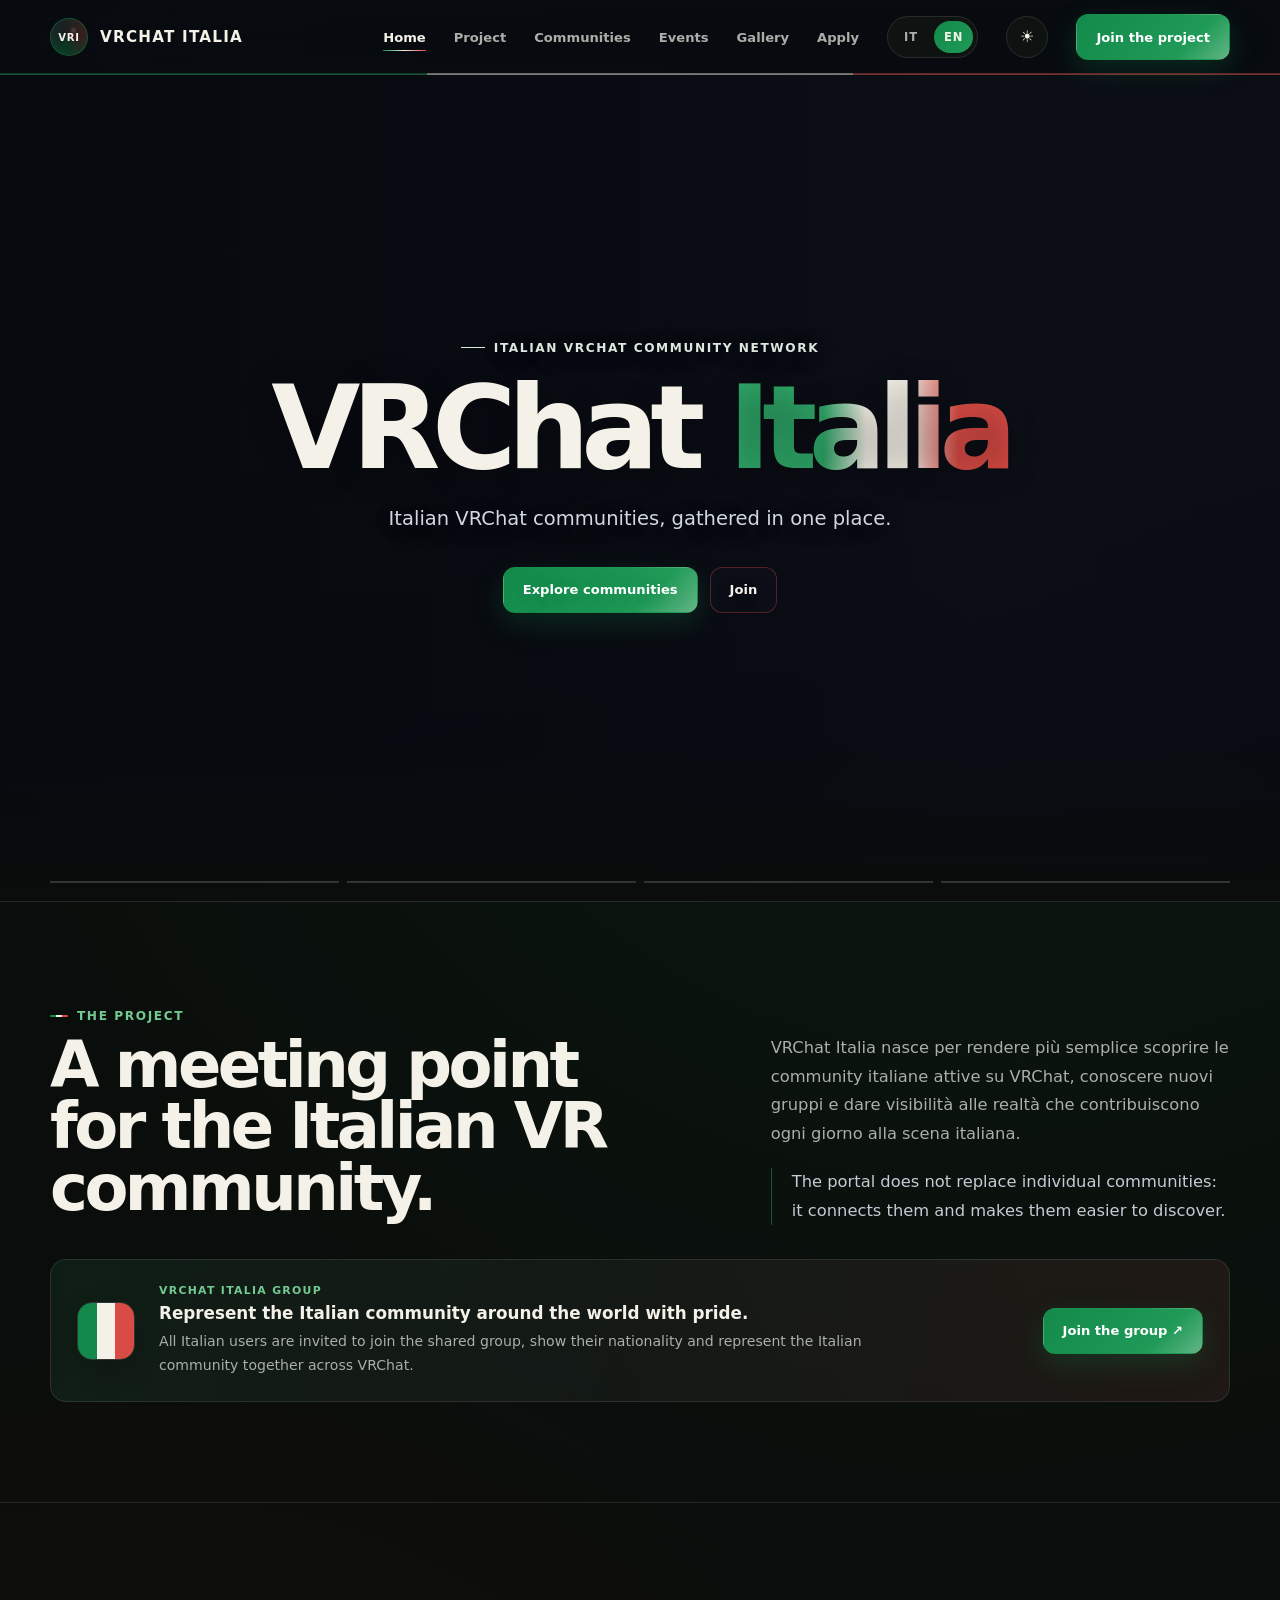
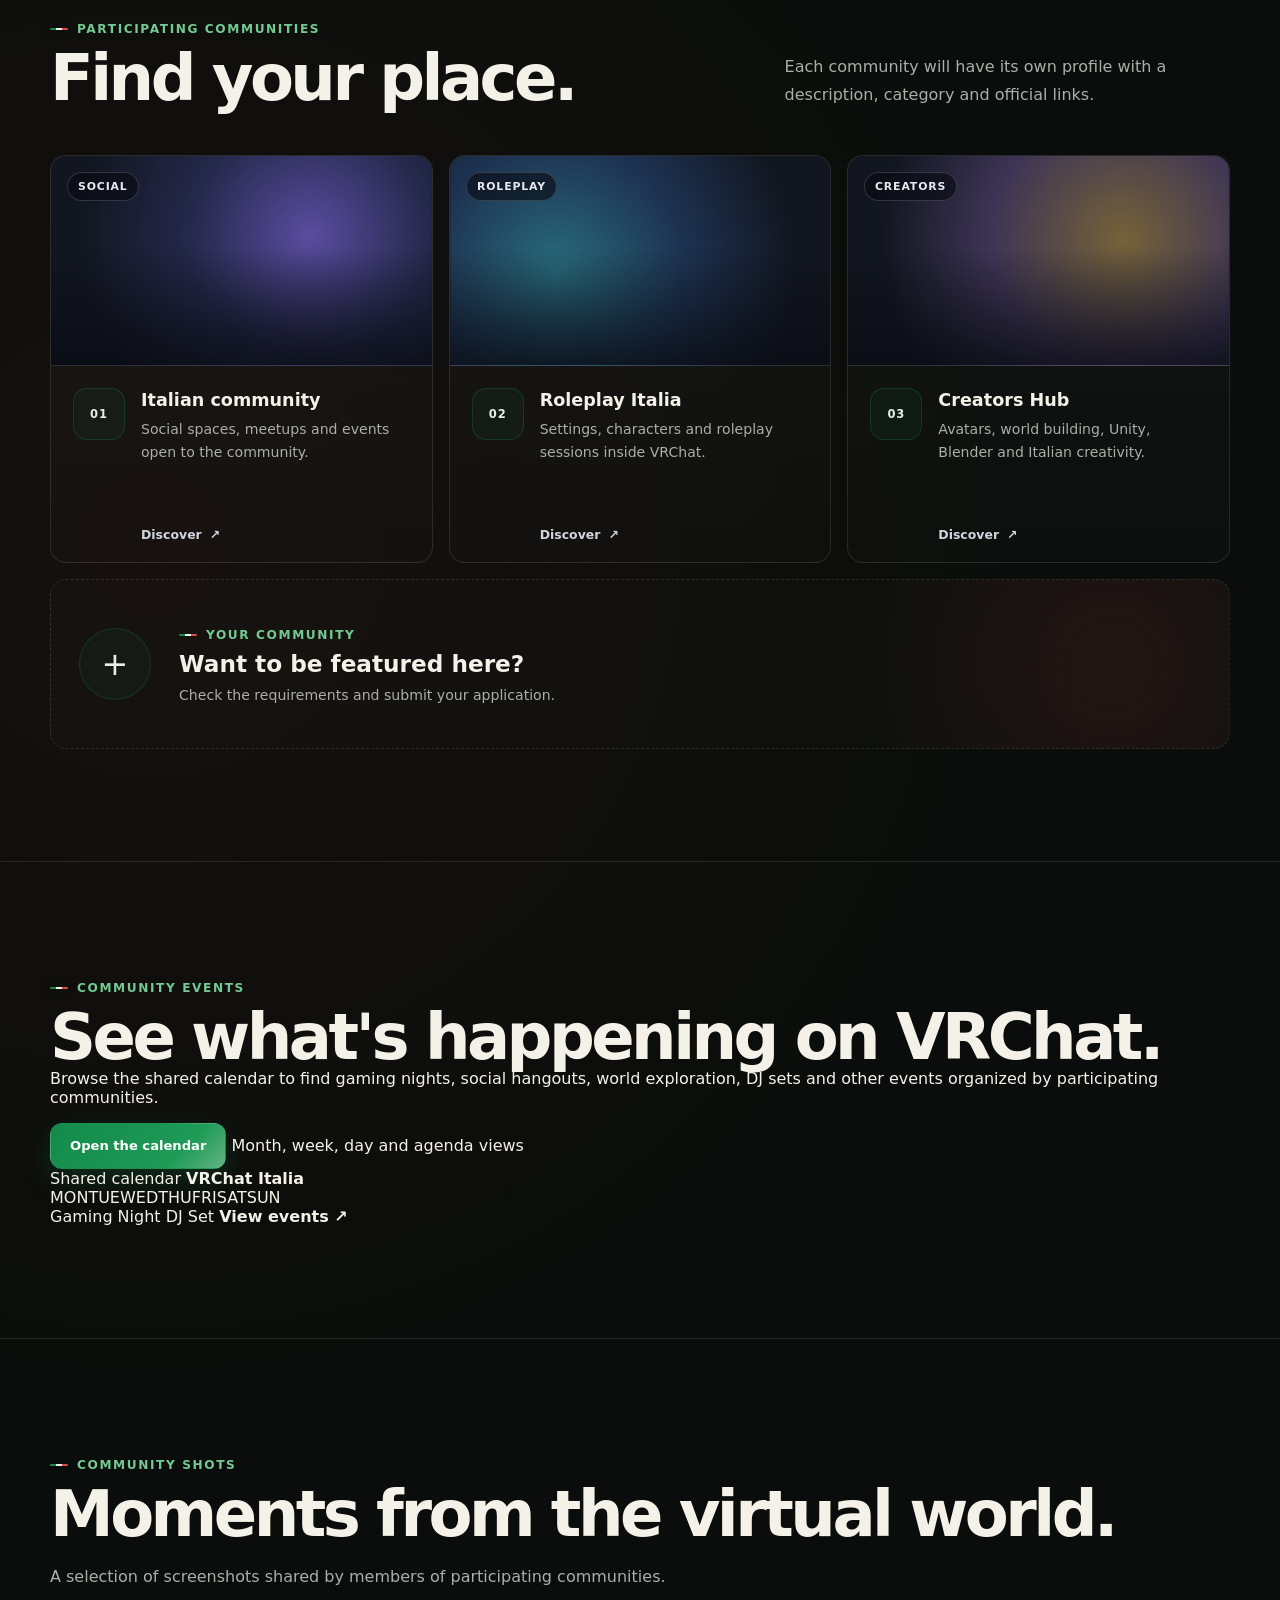
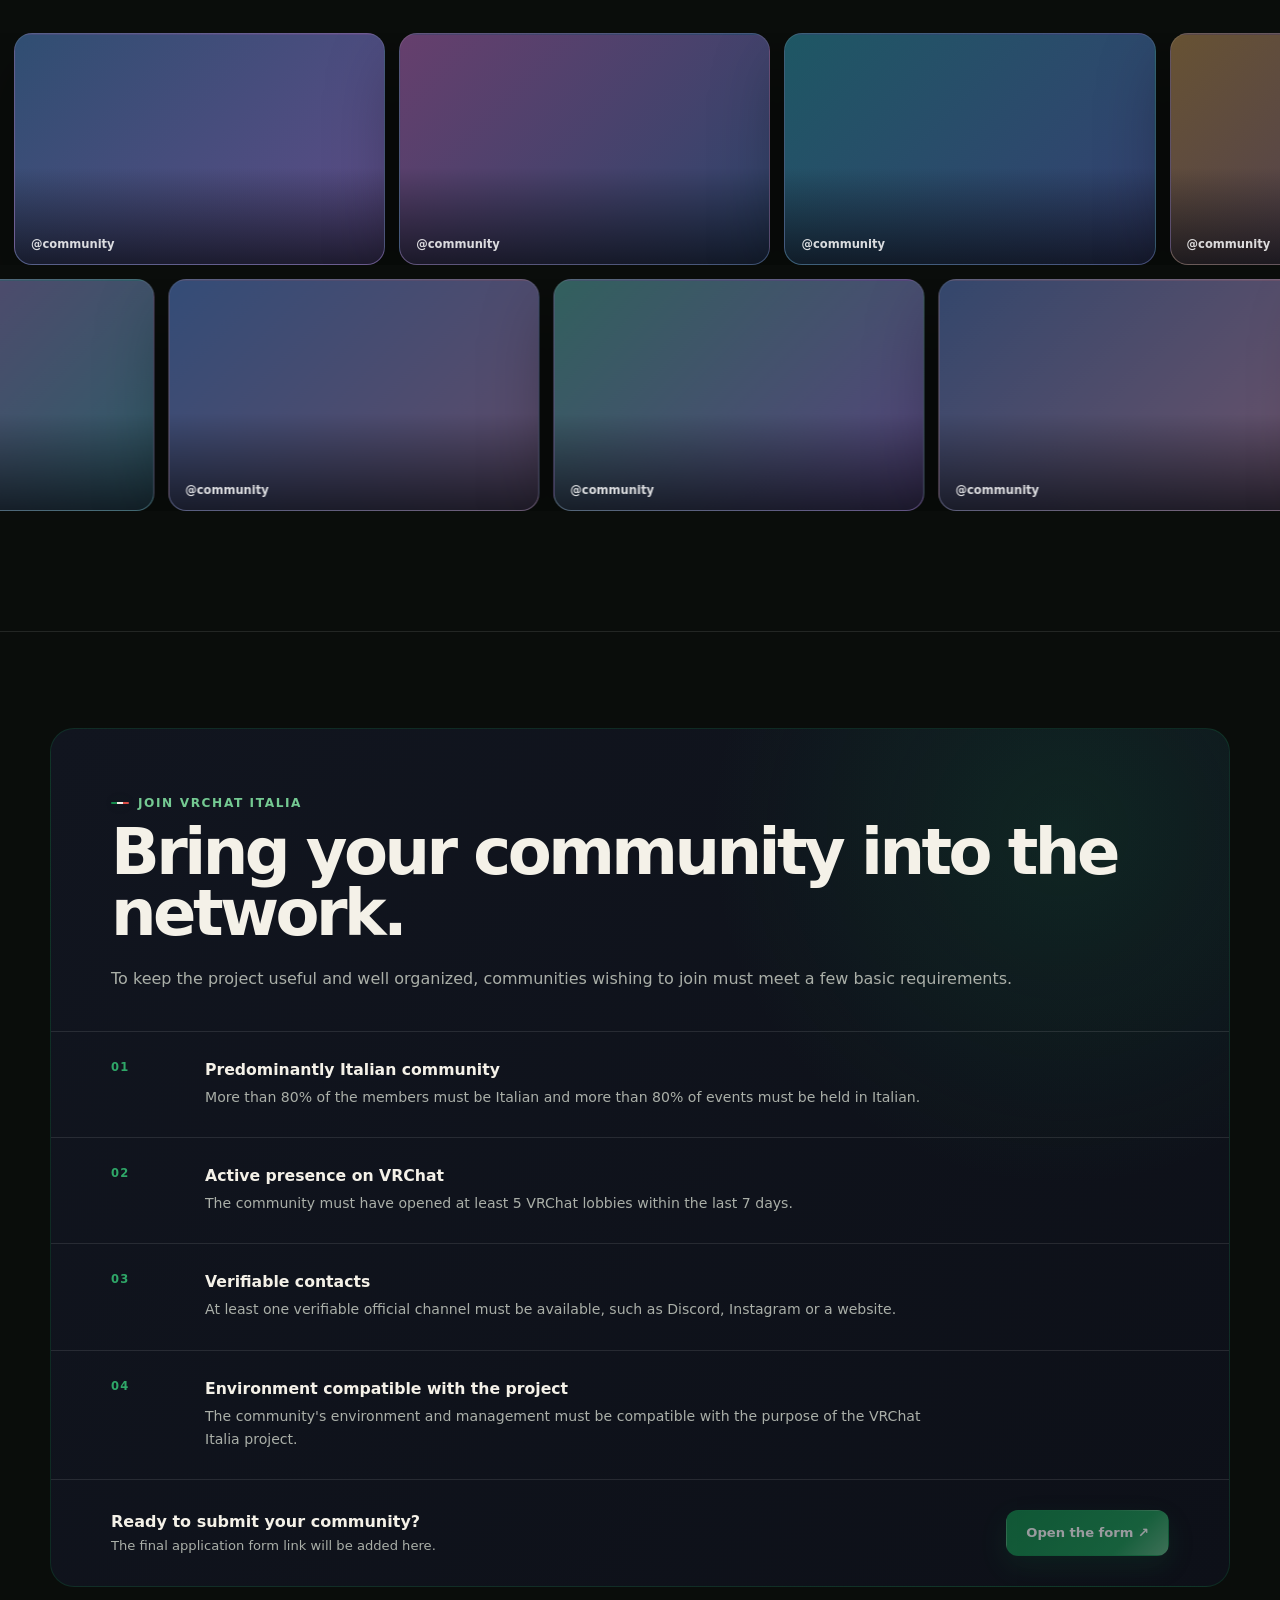
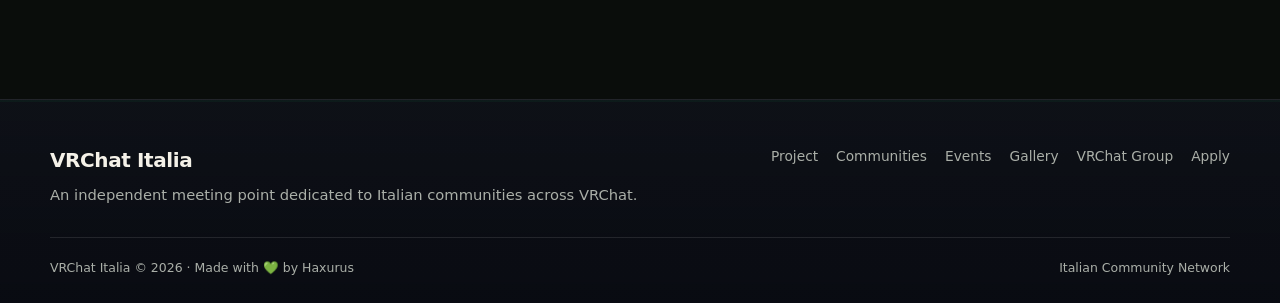
==== commit c2885576: "Add events calendar teaser to English homepage" ====
--- a/en/index.html
+++ b/en/index.html
@@ -226,6 +226,43 @@
       </div>
     </section>
 
+    <section class="section home-events-section" id="events-home">
+      <div class="container home-events-panel">
+        <div class="home-events-copy">
+          <span class="section-kicker">Community events</span>
+          <h2>See what's happening on VRChat.</h2>
+          <p>
+            Browse the shared calendar to find gaming nights, social hangouts, world exploration,
+            DJ sets and other events organized by participating communities.
+          </p>
+          <div class="home-events-actions">
+            <a class="button button-primary" href="events/">Open the calendar</a>
+            <span>Month, week, day and agenda views</span>
+          </div>
+        </div>
+
+        <a class="home-events-preview" href="events/" aria-label="Open the events calendar">
+          <div class="home-events-preview__top">
+            <span>Shared calendar</span>
+            <strong>VRChat Italia</strong>
+          </div>
+          <div class="home-events-preview__week" aria-hidden="true">
+            <span>MON</span><span>TUE</span><span>WED</span><span>THU</span><span>FRI</span><span>SAT</span><span>SUN</span>
+          </div>
+          <div class="home-events-preview__grid" aria-hidden="true">
+            <span></span><span></span><span></span><span></span><span></span><span class="has-event event-green"></span><span></span>
+            <span></span><span class="has-event event-blue"></span><span></span><span></span><span></span><span></span><span></span>
+            <span></span><span></span><span></span><span></span><span class="has-event event-red"></span><span></span><span></span>
+          </div>
+          <div class="home-events-preview__footer">
+            <span><i class="legend-dot legend-dot--gaming"></i> Gaming Night</span>
+            <span><i class="legend-dot legend-dot--dj"></i> DJ Set</span>
+            <strong>View events ↗</strong>
+          </div>
+        </a>
+      </div>
+    </section>
+
     <section class="section gallery-section" id="gallery">
       <div class="container gallery-heading">
         <span class="section-kicker">Community shots</span>
--- a/styles.css
+++ b/styles.css
@@ -2674,3 +2674,67 @@
 html[data-theme="light"] #events-calendar .fc-list-event:hover td {
   background: #eef5f0 !important;
 }
+
+
+/* FullCalendar v7 Classic palette variables */
+#events-calendar {
+  --fc-classic-background: #0d110e;
+  --fc-classic-foreground: #dfe4df;
+  --fc-classic-muted: #151a16;
+  --fc-classic-muted-foreground: #9da69f;
+  --fc-classic-border: rgba(255,255,255,.10);
+  --fc-classic-today: rgba(19,138,75,.12);
+  --fc-classic-highlight: rgba(19,138,75,.16);
+  --fc-classic-faint: #0b0f0c;
+  --fc-classic-primary: #138a4b;
+  --fc-classic-primary-foreground: #ffffff;
+  --fc-classic-button: #1a211c;
+  --fc-classic-button-border: rgba(255,255,255,.11);
+  --fc-classic-button-strong: #138a4b;
+  --fc-classic-button-strong-border: #138a4b;
+  --fc-classic-button-outline: rgba(19,138,75,.32);
+  --fc-classic-button-foreground: #dfe4df;
+  background: #0d110e !important;
+}
+
+#events-calendar .fc-view,
+#events-calendar .fc-view-harness,
+#events-calendar .fc-scrollgrid,
+#events-calendar .fc-scrollgrid-sync-table,
+#events-calendar .fc-daygrid-body,
+#events-calendar .fc-daygrid-body table,
+#events-calendar .fc-daygrid-day,
+#events-calendar .fc-daygrid-day-frame {
+  background: var(--fc-classic-background) !important;
+}
+
+html[data-theme="light"] #events-calendar {
+  --fc-classic-background: #ffffff;
+  --fc-classic-foreground: #273229;
+  --fc-classic-muted: #f0ede5;
+  --fc-classic-muted-foreground: #667068;
+  --fc-classic-border: rgba(23,32,25,.13);
+  --fc-classic-today: rgba(19,138,75,.08);
+  --fc-classic-highlight: rgba(19,138,75,.11);
+  --fc-classic-faint: #f7f5ef;
+  --fc-classic-primary: #138a4b;
+  --fc-classic-primary-foreground: #ffffff;
+  --fc-classic-button: #f7f5ef;
+  --fc-classic-button-border: rgba(23,32,25,.13);
+  --fc-classic-button-strong: #138a4b;
+  --fc-classic-button-strong-border: #138a4b;
+  --fc-classic-button-outline: rgba(19,138,75,.20);
+  --fc-classic-button-foreground: #344039;
+  background: #ffffff !important;
+}
+
+html[data-theme="light"] #events-calendar .fc-view,
+html[data-theme="light"] #events-calendar .fc-view-harness,
+html[data-theme="light"] #events-calendar .fc-scrollgrid,
+html[data-theme="light"] #events-calendar .fc-scrollgrid-sync-table,
+html[data-theme="light"] #events-calendar .fc-daygrid-body,
+html[data-theme="light"] #events-calendar .fc-daygrid-body table,
+html[data-theme="light"] #events-calendar .fc-daygrid-day,
+html[data-theme="light"] #events-calendar .fc-daygrid-day-frame {
+  background: var(--fc-classic-background) !important;
+}
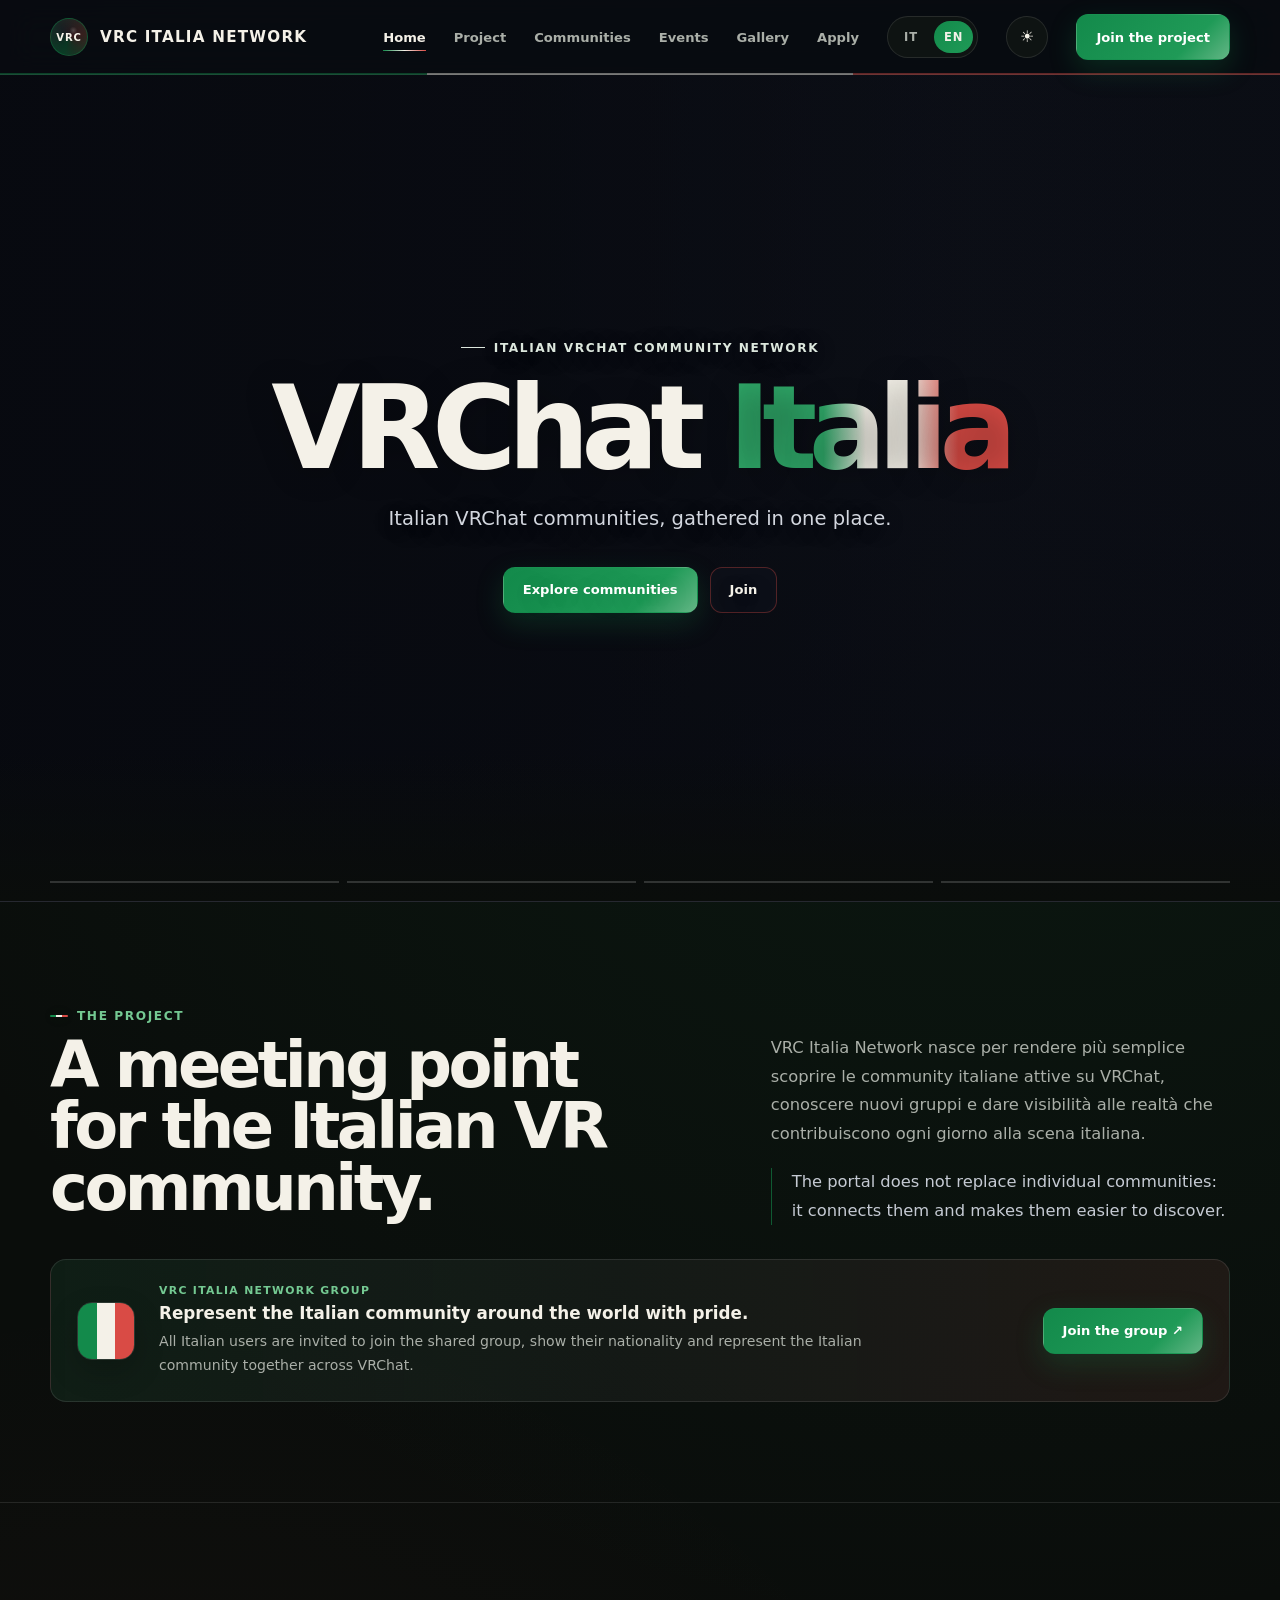
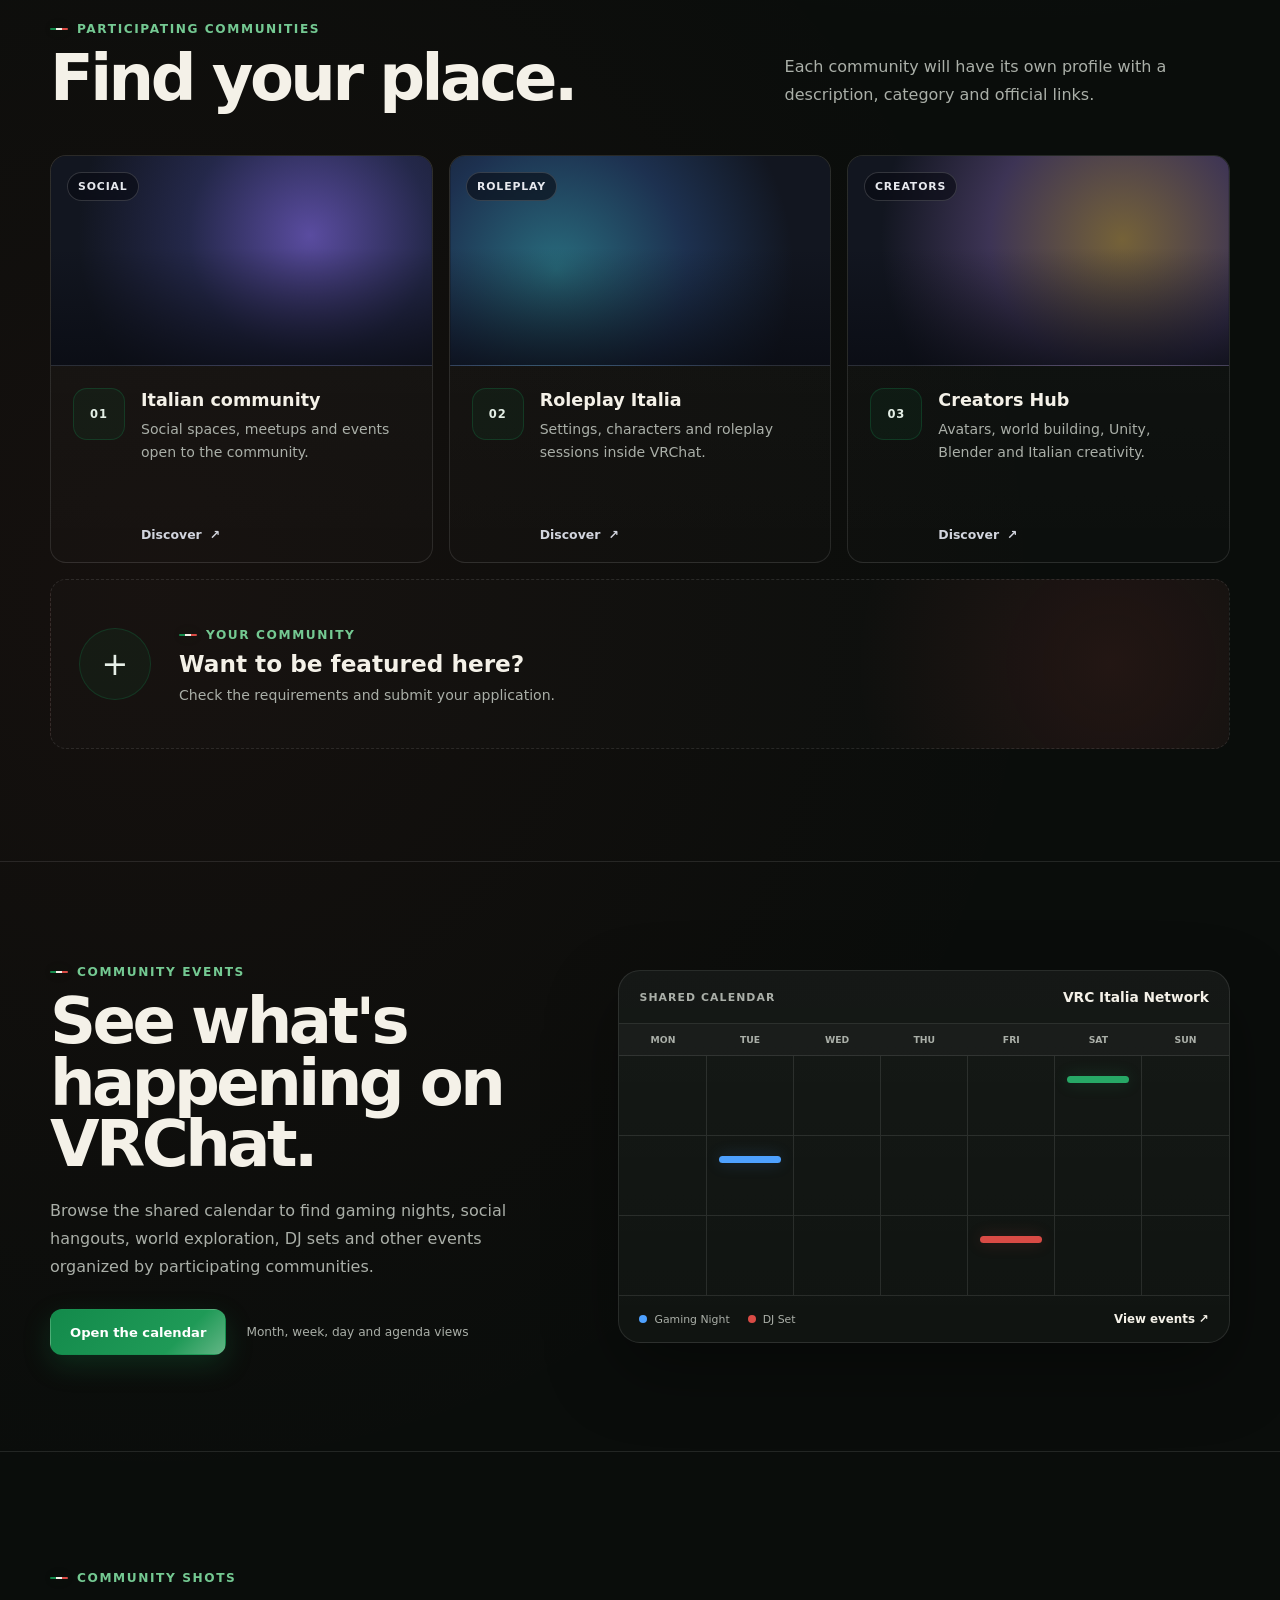
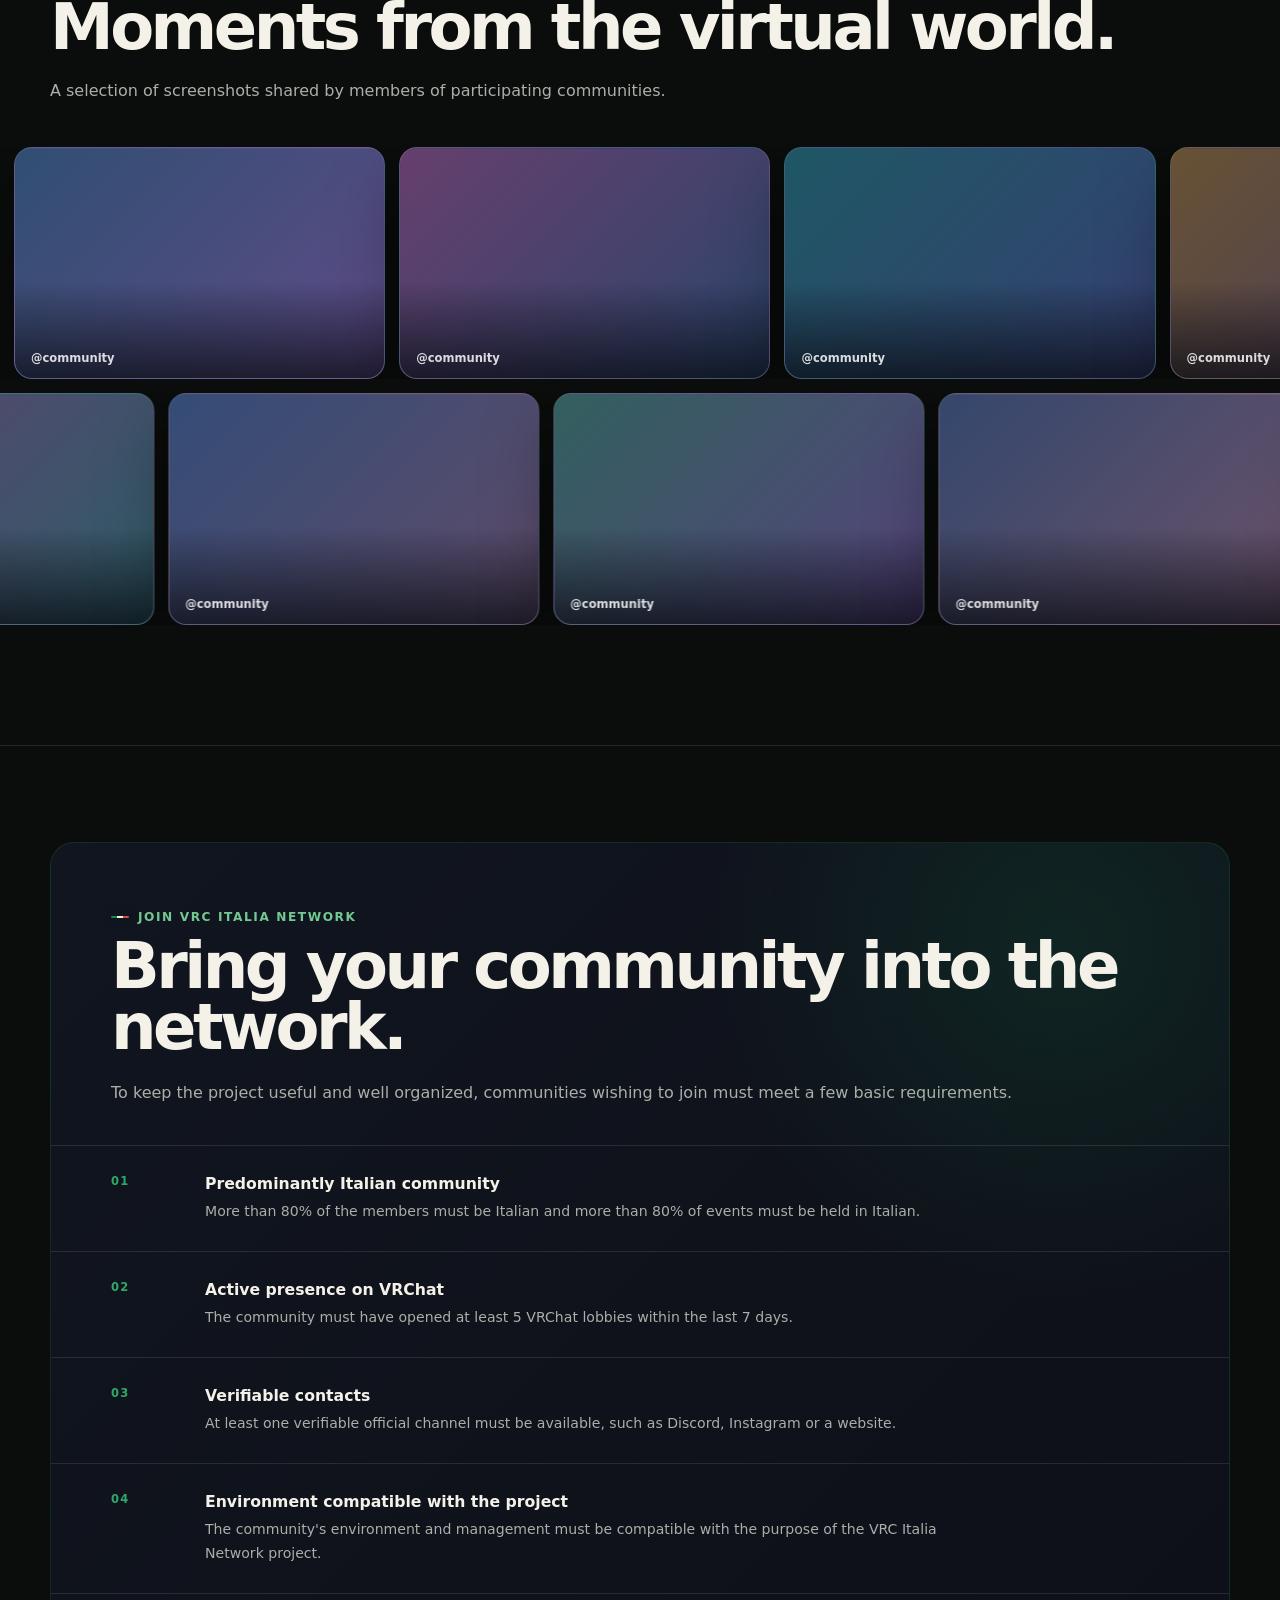
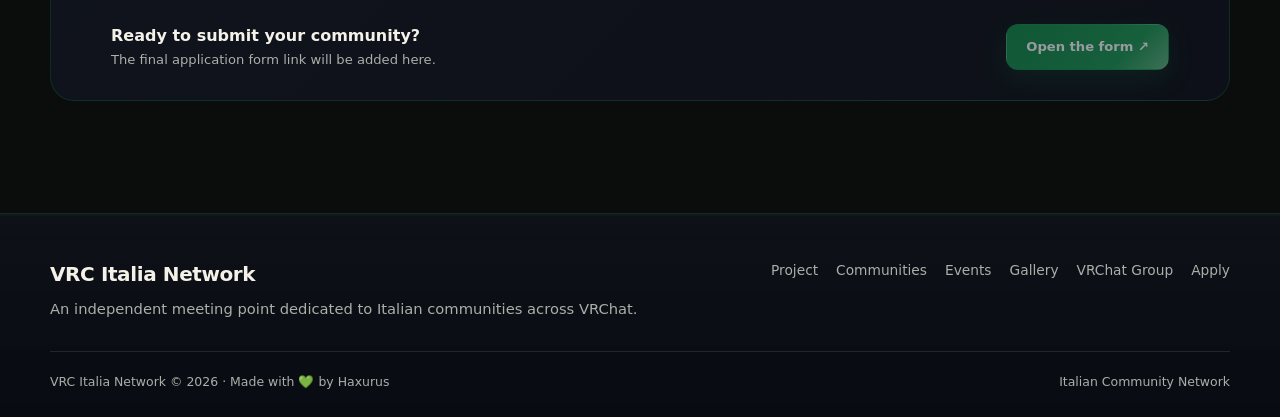
==== commit f27640e5: "Rename project to VRC Italia Network" ====
--- a/en/index.html
+++ b/en/index.html
@@ -3,8 +3,8 @@
 <head>
   <meta charset="utf-8" />
   <meta name="viewport" content="width=device-width, initial-scale=1.0" />
-  <title>VRChat Italia | Community Hub</title>
-  <meta name="description" content="VRChat Italia brings together Italian VRChat communities, their events and moments shared by their members." />
+  <title>VRC Italia Network | Community Hub</title>
+  <meta name="description" content="VRC Italia Network brings together Italian VRChat communities, their events and moments shared by their members." />
   <meta name="robots" content="index, follow" />
   <meta name="theme-color" content="#090b12" />
   <script>
@@ -32,9 +32,9 @@
 <body>
   <header class="site-header">
     <div class="container nav">
-      <a class="brand" href="#home" aria-label="VRChat Italia - Home">
-        <span class="brand-logo" aria-hidden="true">VRI</span>
-        <span class="brand-name">VRChat Italia</span>
+      <a class="brand" href="#home" aria-label="VRC Italia Network - Home">
+        <span class="brand-logo" aria-hidden="true">VRC</span>
+        <span class="brand-name">VRC Italia Network</span>
       </a>
 
       <nav class="nav-links" aria-label="Main navigation">
@@ -87,7 +87,7 @@
   </header>
 
   <main>
-    <section class="hero" id="home" aria-label="VRChat Italia">
+    <section class="hero" id="home" aria-label="VRC Italia Network">
       <div class="hero-slideshow" aria-hidden="true">
         <div class="hero-slide hero-slide--1"></div>
         <div class="hero-slide hero-slide--2"></div>
@@ -131,7 +131,7 @@
         </div>
         <div class="project-copy">
           <p>
-            VRChat Italia nasce per rendere più semplice scoprire le community italiane attive su VRChat,
+            VRC Italia Network nasce per rendere più semplice scoprire le community italiane attive su VRChat,
             conoscere nuovi gruppi e dare visibilità alle realtà che contribuiscono ogni giorno alla scena italiana.
           </p>
           <p class="project-note">
@@ -146,7 +146,7 @@
             <span></span><span></span><span></span>
           </div>
           <div class="national-group__copy">
-            <span class="national-group__label">VRChat Italia Group</span>
+            <span class="national-group__label">VRC Italia Network Group</span>
             <strong>Represent the Italian community around the world with pride.</strong>
             <p>
               All Italian users are invited to join the shared group, show their nationality and represent the Italian community together across VRChat.
@@ -244,7 +244,7 @@
         <a class="home-events-preview" href="events/" aria-label="Open the events calendar">
           <div class="home-events-preview__top">
             <span>Shared calendar</span>
-            <strong>VRChat Italia</strong>
+            <strong>VRC Italia Network</strong>
           </div>
           <div class="home-events-preview__week" aria-hidden="true">
             <span>MON</span><span>TUE</span><span>WED</span><span>THU</span><span>FRI</span><span>SAT</span><span>SUN</span>
@@ -311,7 +311,7 @@
       <div class="container">
         <div class="application-panel">
           <div class="application-intro">
-            <span class="section-kicker">Join VRChat Italia</span>
+            <span class="section-kicker">Join VRC Italia Network</span>
             <h2>Bring your community into the network.</h2>
             <p>
               To keep the project useful and well organized, communities wishing to join must meet a few basic requirements.
@@ -344,7 +344,7 @@
               <span>04</span>
               <div>
                 <strong>Environment compatible with the project</strong>
-                <p>The community's environment and management must be compatible with the purpose of the VRChat Italia project.</p>
+                <p>The community's environment and management must be compatible with the purpose of the VRC Italia Network project.</p>
               </div>
             </div>
           </div>
@@ -365,7 +365,7 @@
     <div class="container footer-inner">
       <div class="footer-shell">
         <div class="footer-brand">
-          <span class="footer-brand__title">VRChat Italia</span>
+          <span class="footer-brand__title">VRC Italia Network</span>
           <p>
             An independent meeting point dedicated to Italian communities across VRChat.
           </p>
@@ -382,7 +382,7 @@
       </div>
 
       <div class="footer-bottom">
-        <span>VRChat Italia © <span id="year">2026</span> · Made with 💚 by <a href="https://haxurus.com" target="_blank" rel="noopener noreferrer">Haxurus</a></span>
+        <span>VRC Italia Network © <span id="year">2026</span> · Made with 💚 by <a href="https://haxurus.com" target="_blank" rel="noopener noreferrer">Haxurus</a></span>
         <span>Italian Community Network</span>
       </div>
     </div>
--- a/styles.css
+++ b/styles.css
@@ -2738,3 +2738,201 @@
 html[data-theme="light"] #events-calendar .fc-daygrid-day-frame {
   background: var(--fc-classic-background) !important;
 }
+
+
+/* Home events teaser */
+.home-events-section {
+  padding-top: 96px;
+  padding-bottom: 96px;
+}
+
+.home-events-panel {
+  display: grid;
+  grid-template-columns: minmax(0,.88fr) minmax(430px,1.12fr);
+  gap: clamp(42px,7vw,88px);
+  align-items: center;
+}
+
+.home-events-copy h2 {
+  margin: 12px 0 22px;
+  font-size: clamp(2.6rem,5vw,4.8rem);
+  line-height: .96;
+  letter-spacing: -.055em;
+}
+
+.home-events-copy > p {
+  max-width: 650px;
+  margin: 0;
+  color: var(--muted);
+  font-size: 1rem;
+  line-height: 1.75;
+}
+
+.home-events-actions {
+  display: flex;
+  align-items: center;
+  flex-wrap: wrap;
+  gap: 16px 20px;
+  margin-top: 28px;
+}
+
+.home-events-actions > span {
+  color: var(--muted);
+  font-size: .76rem;
+}
+
+.home-events-preview {
+  display: block;
+  overflow: hidden;
+  border: 1px solid var(--line);
+  border-radius: 22px;
+  color: var(--text);
+  background:
+    linear-gradient(180deg, rgba(255,255,255,.03), rgba(255,255,255,.012)),
+    #0d110e;
+  box-shadow: var(--shadow);
+  transition: transform .25s var(--ease), border-color .25s ease;
+}
+
+.home-events-preview:hover {
+  transform: translateY(-5px);
+  border-color: rgba(19,138,75,.40);
+}
+
+.home-events-preview__top {
+  display: flex;
+  align-items: center;
+  justify-content: space-between;
+  gap: 20px;
+  padding: 18px 20px;
+  border-bottom: 1px solid var(--line);
+}
+
+.home-events-preview__top span {
+  color: var(--muted);
+  font-size: .68rem;
+  font-weight: 800;
+  letter-spacing: .1em;
+  text-transform: uppercase;
+}
+
+.home-events-preview__top strong {
+  font-size: .86rem;
+}
+
+.home-events-preview__week,
+.home-events-preview__grid {
+  display: grid;
+  grid-template-columns: repeat(7,1fr);
+}
+
+.home-events-preview__week {
+  border-bottom: 1px solid var(--line);
+  background: rgba(255,255,255,.022);
+}
+
+.home-events-preview__week span {
+  padding: 10px 4px;
+  color: var(--muted);
+  font-size: .58rem;
+  font-weight: 800;
+  text-align: center;
+}
+
+.home-events-preview__grid {
+  min-height: 240px;
+}
+
+.home-events-preview__grid > span {
+  position: relative;
+  min-height: 80px;
+  border-right: 1px solid var(--line);
+  border-bottom: 1px solid var(--line);
+}
+
+.home-events-preview__grid > span:nth-child(7n) {
+  border-right: 0;
+}
+
+.home-events-preview__grid .has-event::before {
+  content: "";
+  position: absolute;
+  left: 12px;
+  right: 12px;
+  top: 20px;
+  height: 7px;
+  border-radius: 999px;
+}
+
+.home-events-preview__grid .event-green::before {
+  background: #27a866;
+  box-shadow: 0 0 16px rgba(39,168,102,.24);
+}
+
+.home-events-preview__grid .event-blue::before {
+  background: #4ea1ff;
+  box-shadow: 0 0 16px rgba(78,161,255,.22);
+}
+
+.home-events-preview__grid .event-red::before {
+  background: #d94b45;
+  box-shadow: 0 0 16px rgba(217,75,69,.22);
+}
+
+.home-events-preview__footer {
+  display: flex;
+  align-items: center;
+  flex-wrap: wrap;
+  gap: 12px 18px;
+  padding: 16px 20px;
+}
+
+.home-events-preview__footer span {
+  display: inline-flex;
+  align-items: center;
+  gap: 7px;
+  color: var(--muted);
+  font-size: .68rem;
+}
+
+.home-events-preview__footer strong {
+  margin-left: auto;
+  color: var(--text);
+  font-size: .74rem;
+}
+
+html[data-theme="light"] .home-events-preview {
+  background:
+    linear-gradient(180deg, rgba(255,255,255,.94), rgba(247,245,239,.92)),
+    #fff;
+}
+
+html[data-theme="light"] .home-events-preview__week {
+  background: #f0ede5;
+}
+
+@media (max-width: 900px) {
+  .home-events-panel {
+    grid-template-columns: 1fr;
+  }
+}
+
+@media (max-width: 560px) {
+  .home-events-section {
+    padding-top: 78px;
+    padding-bottom: 78px;
+  }
+
+  .home-events-preview__grid {
+    min-height: 180px;
+  }
+
+  .home-events-preview__grid > span {
+    min-height: 60px;
+  }
+
+  .home-events-preview__footer strong {
+    width: 100%;
+    margin-left: 0;
+  }
+}
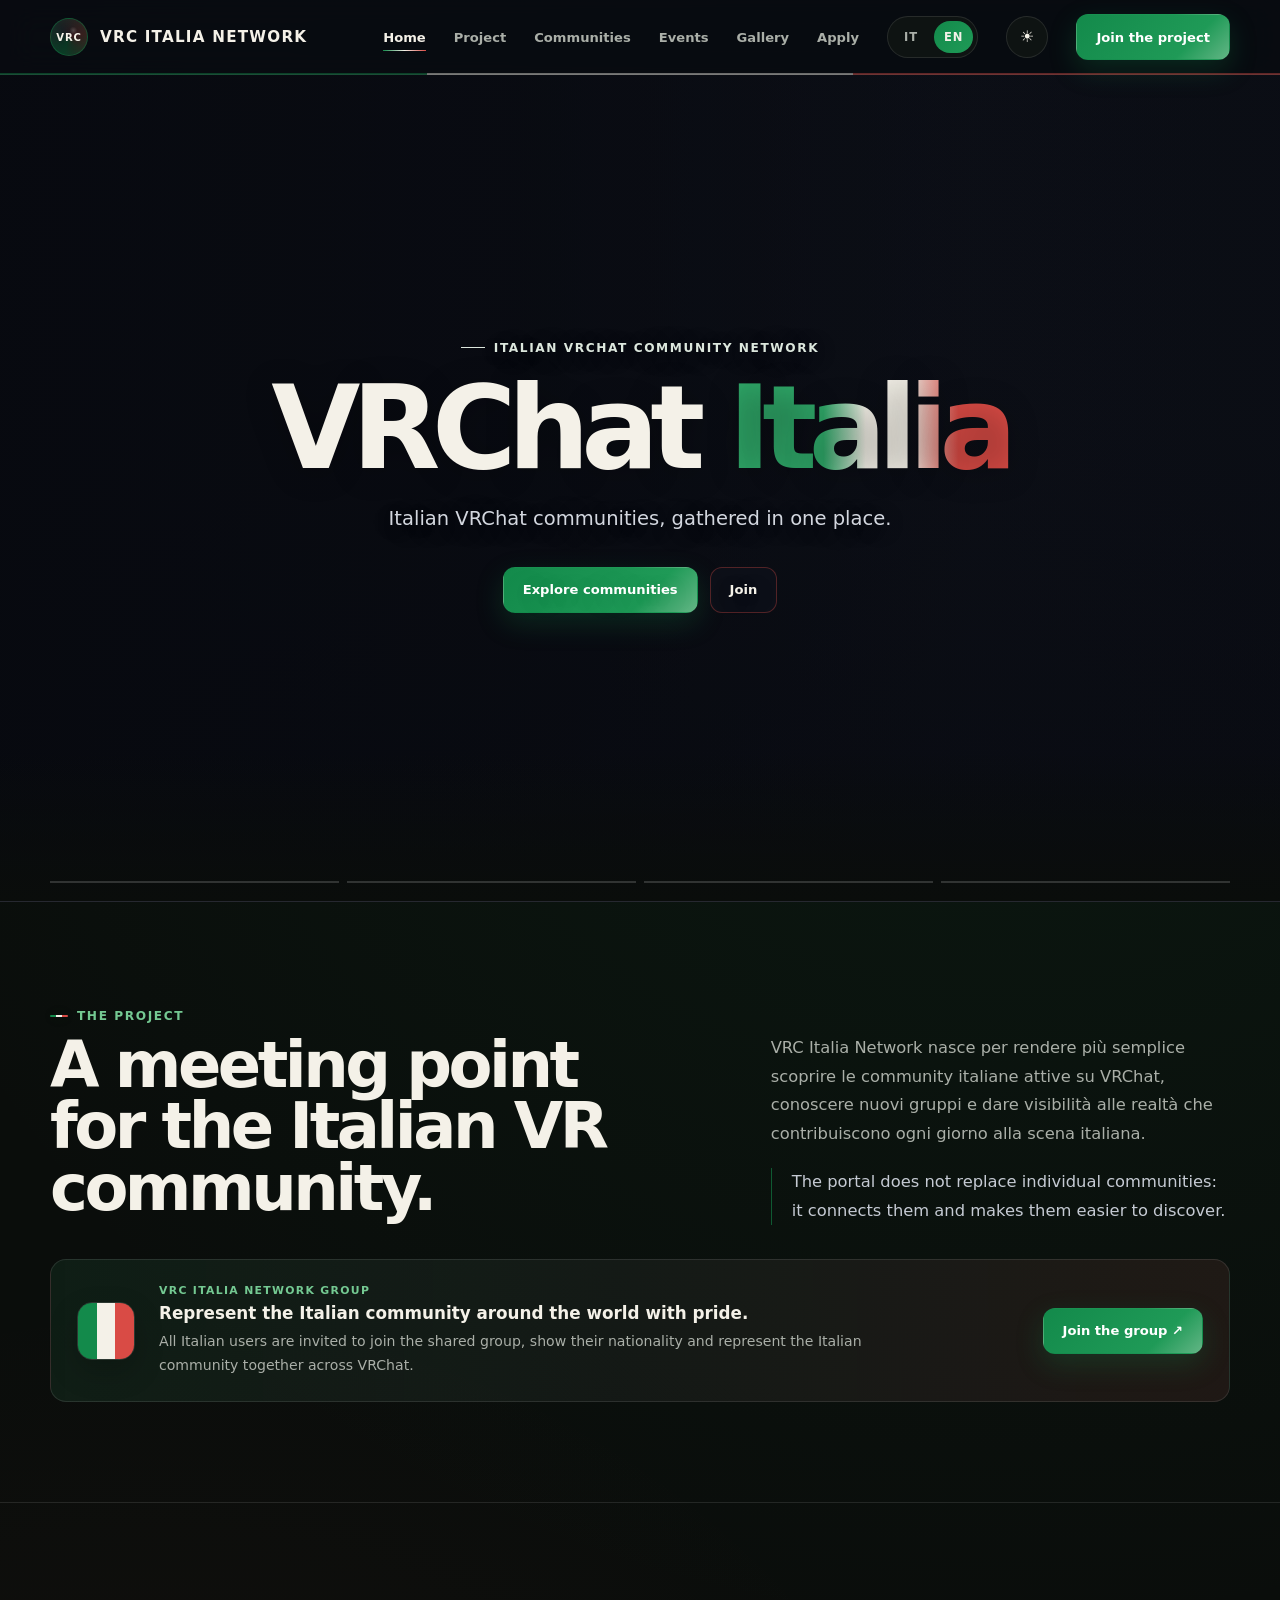
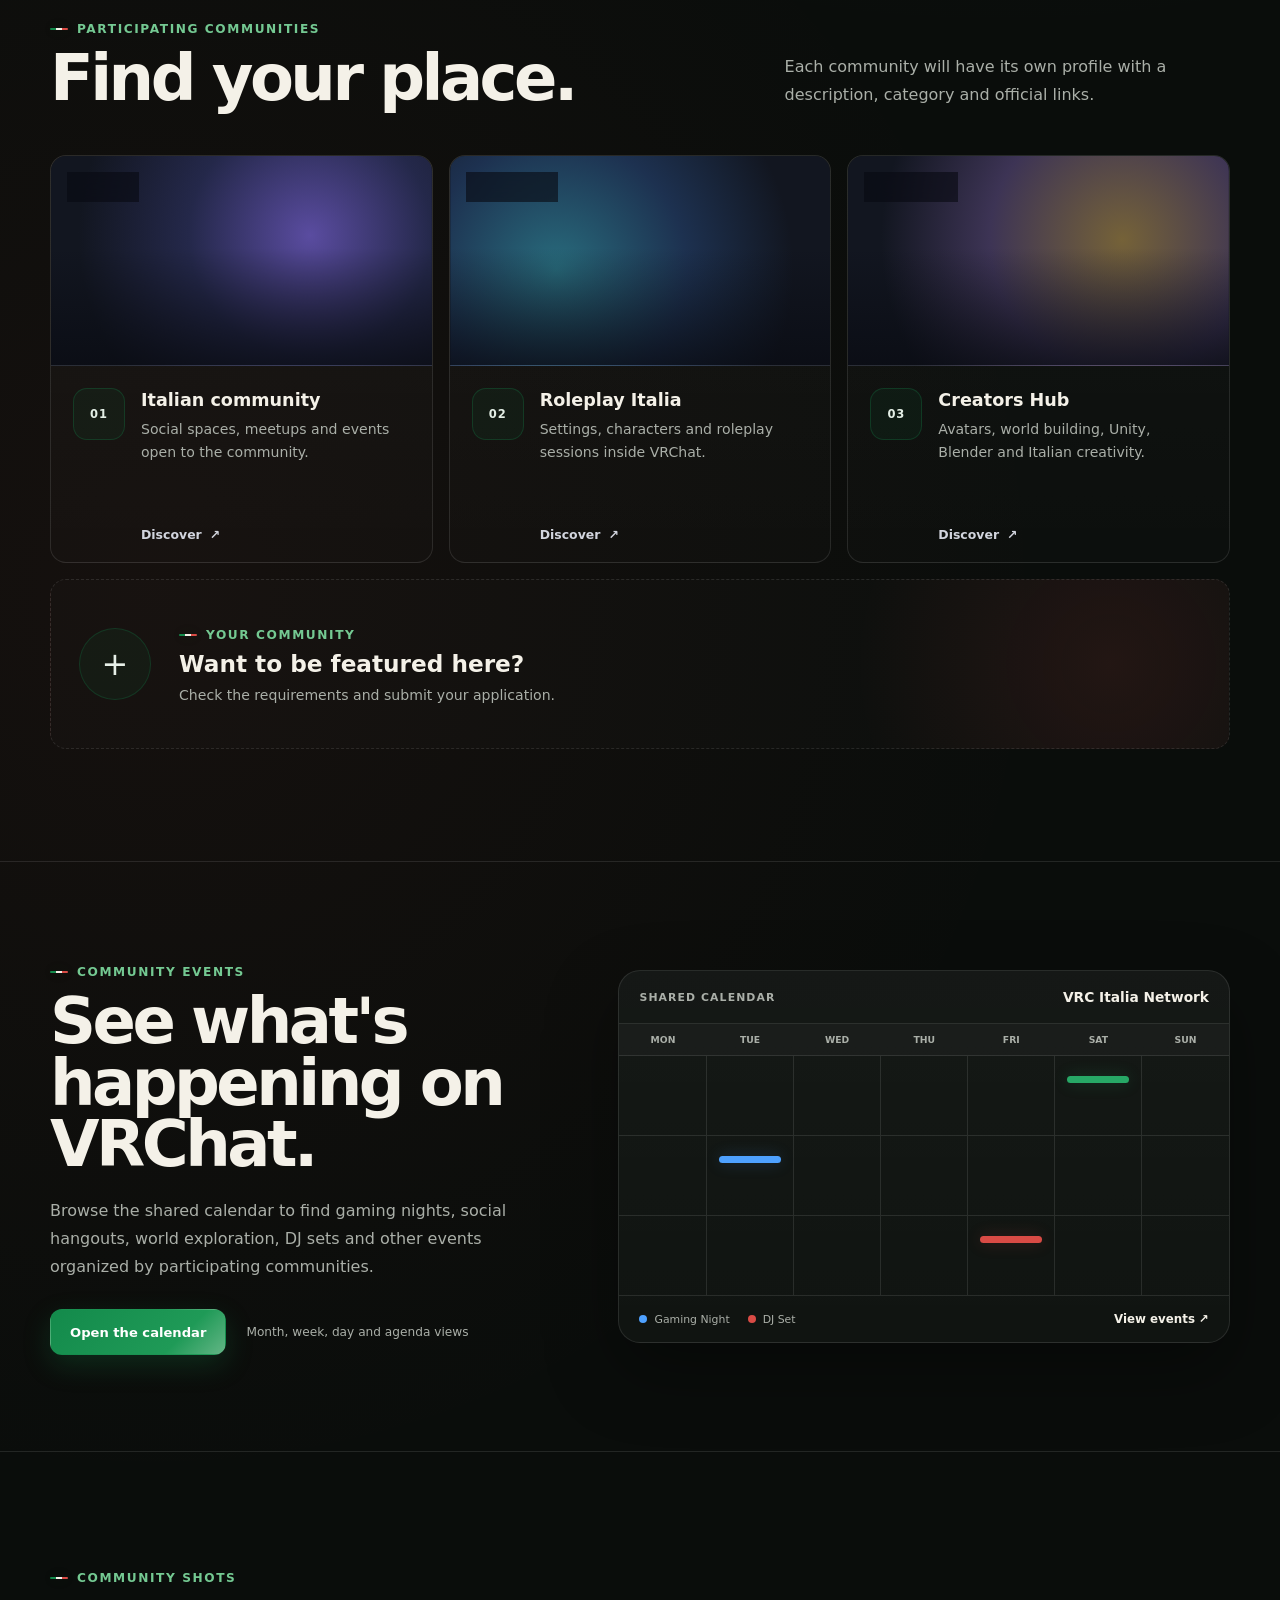
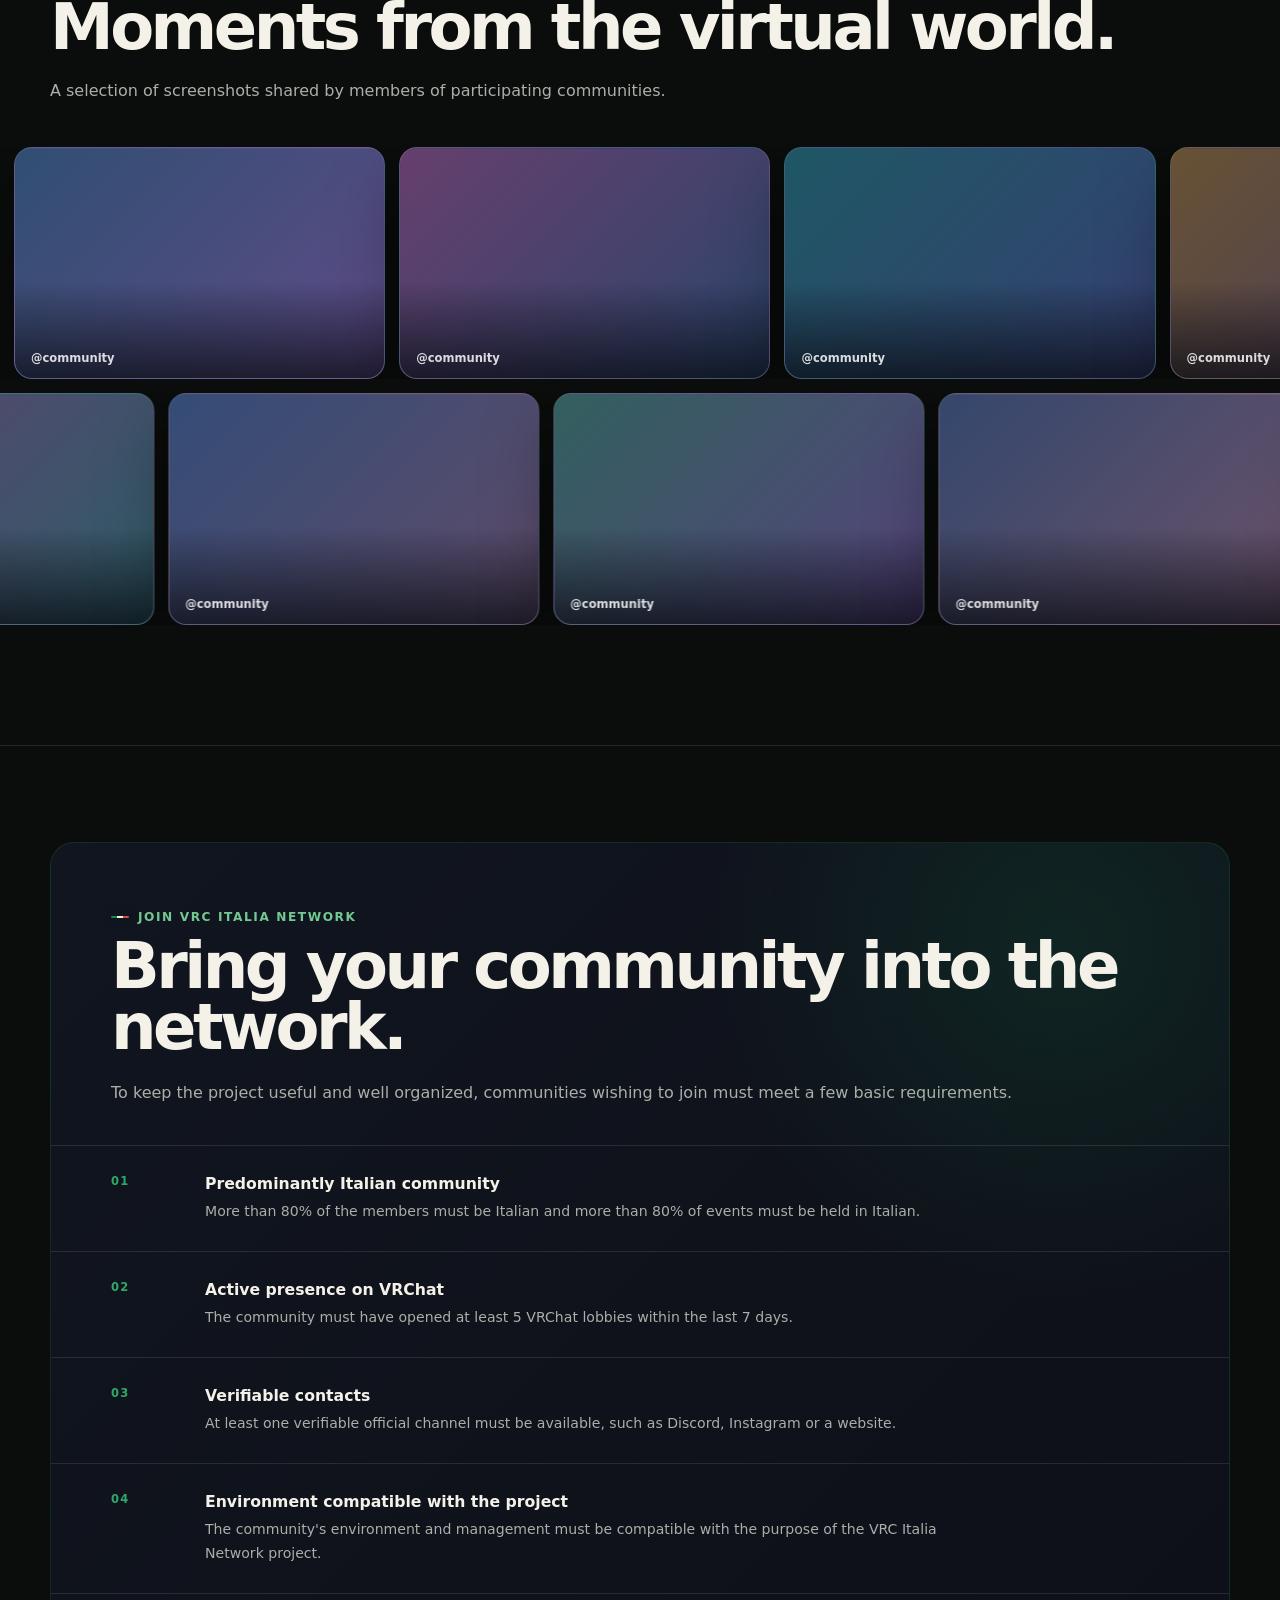
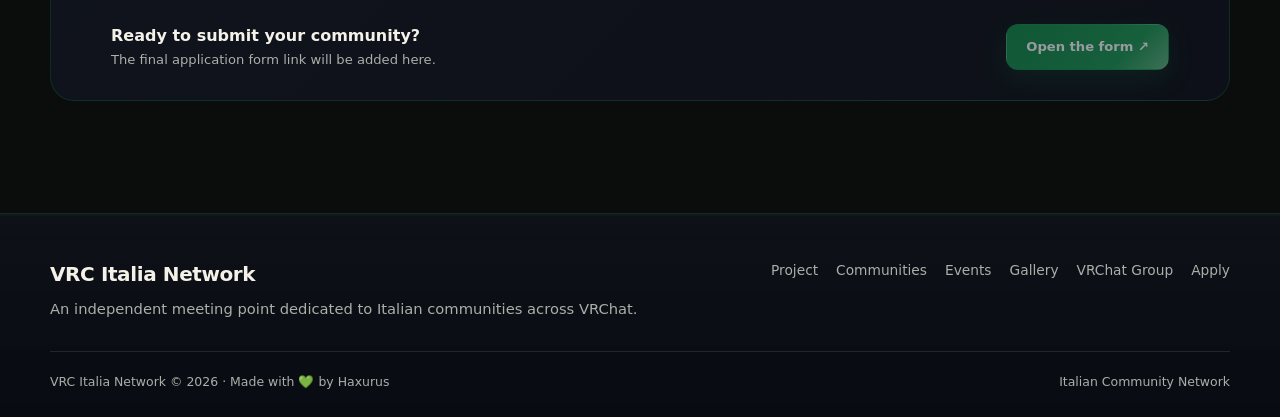
==== commit 81510e3c: "Restore GitHub Pages compatible relative paths" ====
--- a/en/index.html
+++ b/en/index.html
@@ -10,7 +10,7 @@
   <script>
     (function () {
       try {
-        var theme = localStorage.getItem('vri-theme') === 'light' ? 'light' : 'dark';
+        var theme = localStorage.getItem('vrcin-theme') === 'light' ? 'light' : 'dark';
         document.documentElement.setAttribute('data-color-scheme', theme);
         if (theme === 'light') {
           document.documentElement.setAttribute('data-theme', 'light');
@@ -22,10 +22,10 @@
       }
     })();
   </script>
-  <link rel="canonical" href="https://www.vrchatitalia.it/en/" />
-  <link rel="alternate" hreflang="it" href="https://www.vrchatitalia.it/it/" />
-  <link rel="alternate" hreflang="en" href="https://www.vrchatitalia.it/en/" />
-  <link rel="alternate" hreflang="x-default" href="https://www.vrchatitalia.it/en/" />
+  <link rel="canonical" href="./" />
+  <link rel="alternate" hreflang="it" href="../it/" />
+  <link rel="alternate" hreflang="en" href="./" />
+  <link rel="alternate" hreflang="x-default" href="./" />
   <link rel="stylesheet" href="../styles.css?v=20261004-1238" />
 </head>
 
--- a/styles.css
+++ b/styles.css
@@ -257,28 +257,28 @@
 .hero-slide--1 {
   background-image:
     linear-gradient(135deg, rgba(35,22,86,.26), rgba(8,14,29,.14)),
-    url("/img/hero-1.webp"),
+    url("img/hero-1.webp"),
     radial-gradient(circle at 65% 40%, #453384, #16213d 42%, #090b12 76%);
 }
 .hero-slide--2 {
   animation-delay: 6s;
   background-image:
     linear-gradient(135deg, rgba(11,49,84,.24), rgba(15,9,38,.16)),
-    url("/img/hero-2.webp"),
+    url("img/hero-2.webp"),
     radial-gradient(circle at 30% 60%, #145f7b, #171b45 48%, #090b12 78%);
 }
 .hero-slide--3 {
   animation-delay: 12s;
   background-image:
     linear-gradient(135deg, rgba(62,27,92,.24), rgba(10,23,36,.16)),
-    url("/img/hero-3.webp"),
+    url("img/hero-3.webp"),
     radial-gradient(circle at 68% 35%, #5c2f6f, #20224d 42%, #090b12 76%);
 }
 .hero-slide--4 {
   animation-delay: 18s;
   background-image:
     linear-gradient(135deg, rgba(14,69,67,.22), rgba(17,12,43,.18)),
-    url("/img/hero-4.webp"),
+    url("img/hero-4.webp"),
     radial-gradient(circle at 38% 44%, #276b65, #24224f 42%, #090b12 76%);
 }
 
@@ -587,19 +587,19 @@
 
 .community-card__media--one {
   background-image:
-    url("/img/community-1.webp"),
+    url("img/community-1.webp"),
     radial-gradient(circle at 68% 38%, #5a4ca0, #24284a 42%, #121620 80%);
 }
 
 .community-card__media--two {
   background-image:
-    url("/img/community-2.webp"),
+    url("img/community-2.webp"),
     radial-gradient(circle at 28% 54%, #286b7c, #1d3150 44%, #121620 80%);
 }
 
 .community-card__media--three {
   background-image:
-    url("/img/community-3.webp"),
+    url("img/community-3.webp"),
     radial-gradient(circle at 72% 40%, #756238, #3d3455 44%, #121620 80%);
 }
 
@@ -785,18 +785,18 @@
 }
 
 /* Future real photos: img/gallery-01.webp ... img/gallery-12.webp */
-.shot--1 { background-image: url("/img/gallery-01.webp"), linear-gradient(135deg,#304e72,#5f4c88); }
-.shot--2 { background-image: url("/img/gallery-02.webp"), linear-gradient(135deg,#663f6d,#2d456c); }
-.shot--3 { background-image: url("/img/gallery-03.webp"), linear-gradient(135deg,#1e5764,#364072); }
-.shot--4 { background-image: url("/img/gallery-04.webp"), linear-gradient(135deg,#675233,#473960); }
-.shot--5 { background-image: url("/img/gallery-05.webp"), linear-gradient(135deg,#3e4779,#246256); }
-.shot--6 { background-image: url("/img/gallery-06.webp"), linear-gradient(135deg,#754d5f,#344f74); }
-.shot--7 { background-image: url("/img/gallery-07.webp"), linear-gradient(135deg,#34476c,#6d536b); }
-.shot--8 { background-image: url("/img/gallery-08.webp"), linear-gradient(135deg,#355c59,#5e4476); }
-.shot--9 { background-image: url("/img/gallery-09.webp"), linear-gradient(135deg,#6e583b,#36496d); }
-.shot--10 { background-image: url("/img/gallery-10.webp"), linear-gradient(135deg,#5d426f,#2f5d68); }
-.shot--11 { background-image: url("/img/gallery-11.webp"), linear-gradient(135deg,#344c77,#5f4c6a); }
-.shot--12 { background-image: url("/img/gallery-12.webp"), linear-gradient(135deg,#32605e,#56447c); }
+.shot--1 { background-image: url("img/gallery-01.webp"), linear-gradient(135deg,#304e72,#5f4c88); }
+.shot--2 { background-image: url("img/gallery-02.webp"), linear-gradient(135deg,#663f6d,#2d456c); }
+.shot--3 { background-image: url("img/gallery-03.webp"), linear-gradient(135deg,#1e5764,#364072); }
+.shot--4 { background-image: url("img/gallery-04.webp"), linear-gradient(135deg,#675233,#473960); }
+.shot--5 { background-image: url("img/gallery-05.webp"), linear-gradient(135deg,#3e4779,#246256); }
+.shot--6 { background-image: url("img/gallery-06.webp"), linear-gradient(135deg,#754d5f,#344f74); }
+.shot--7 { background-image: url("img/gallery-07.webp"), linear-gradient(135deg,#34476c,#6d536b); }
+.shot--8 { background-image: url("img/gallery-08.webp"), linear-gradient(135deg,#355c59,#5e4476); }
+.shot--9 { background-image: url("img/gallery-09.webp"), linear-gradient(135deg,#6e583b,#36496d); }
+.shot--10 { background-image: url("img/gallery-10.webp"), linear-gradient(135deg,#5d426f,#2f5d68); }
+.shot--11 { background-image: url("img/gallery-11.webp"), linear-gradient(135deg,#344c77,#5f4c6a); }
+.shot--12 { background-image: url("img/gallery-12.webp"), linear-gradient(135deg,#32605e,#56447c); }
 
 /* Application */
 .application-section {
@@ -1689,7 +1689,7 @@
   opacity: .38;
 }
 
-#events-calendar .vri-calendar-event {
+#events-calendar .vrcin-calendar-event {
   border: 0 !important;
   border-left: 3px solid currentColor !important;
   border-radius: 6px !important;
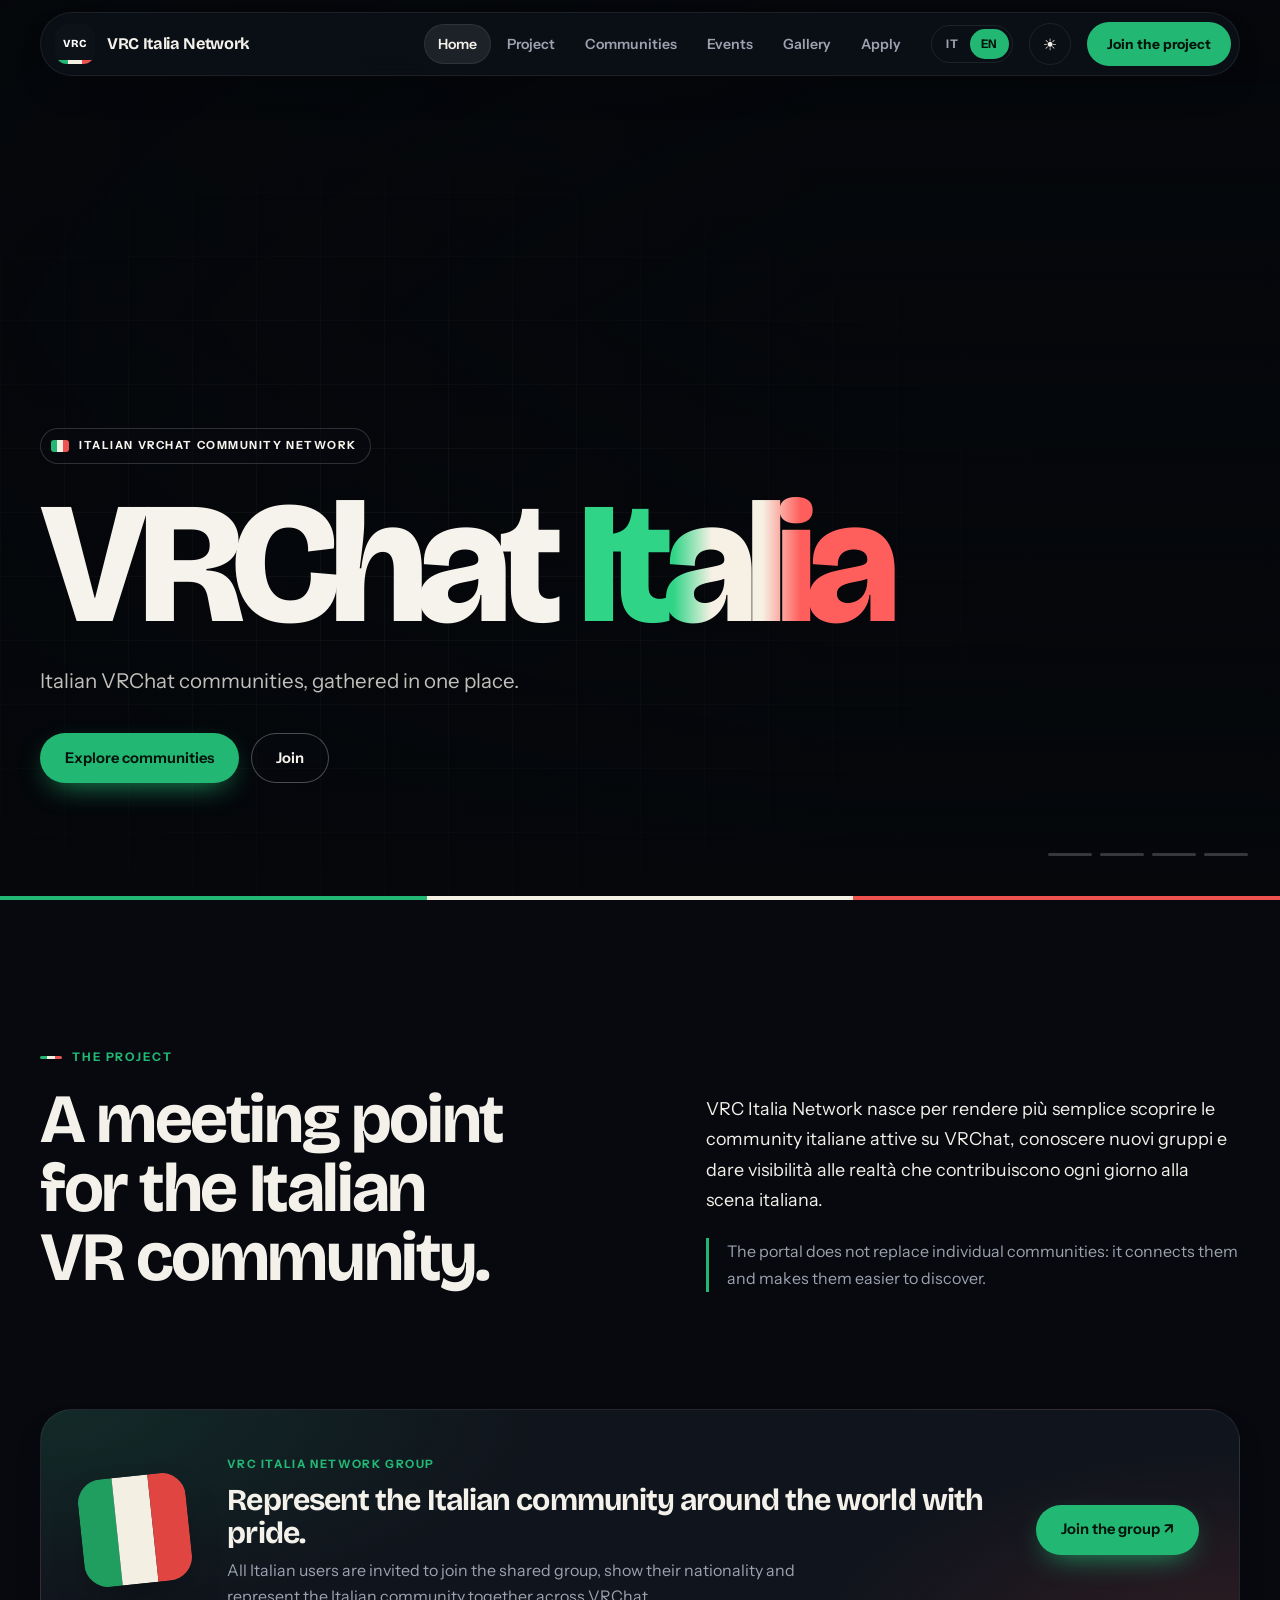
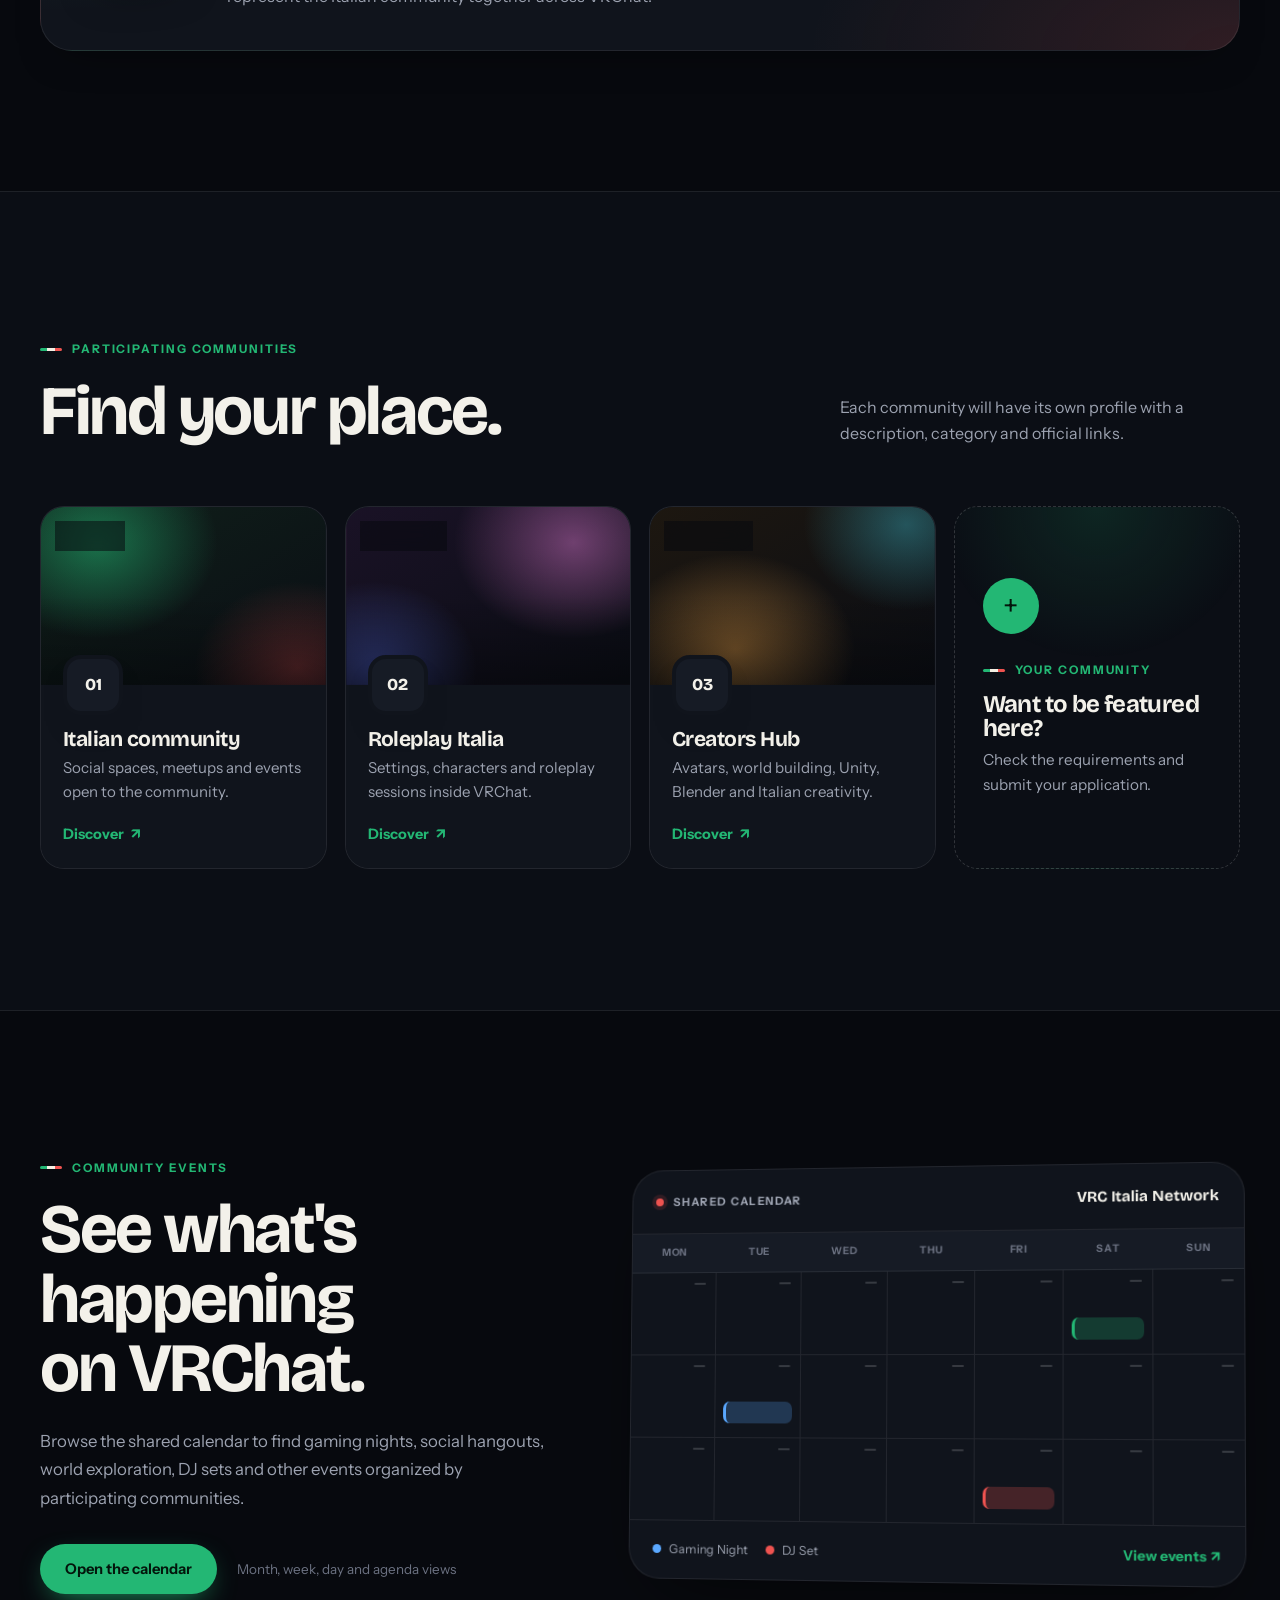
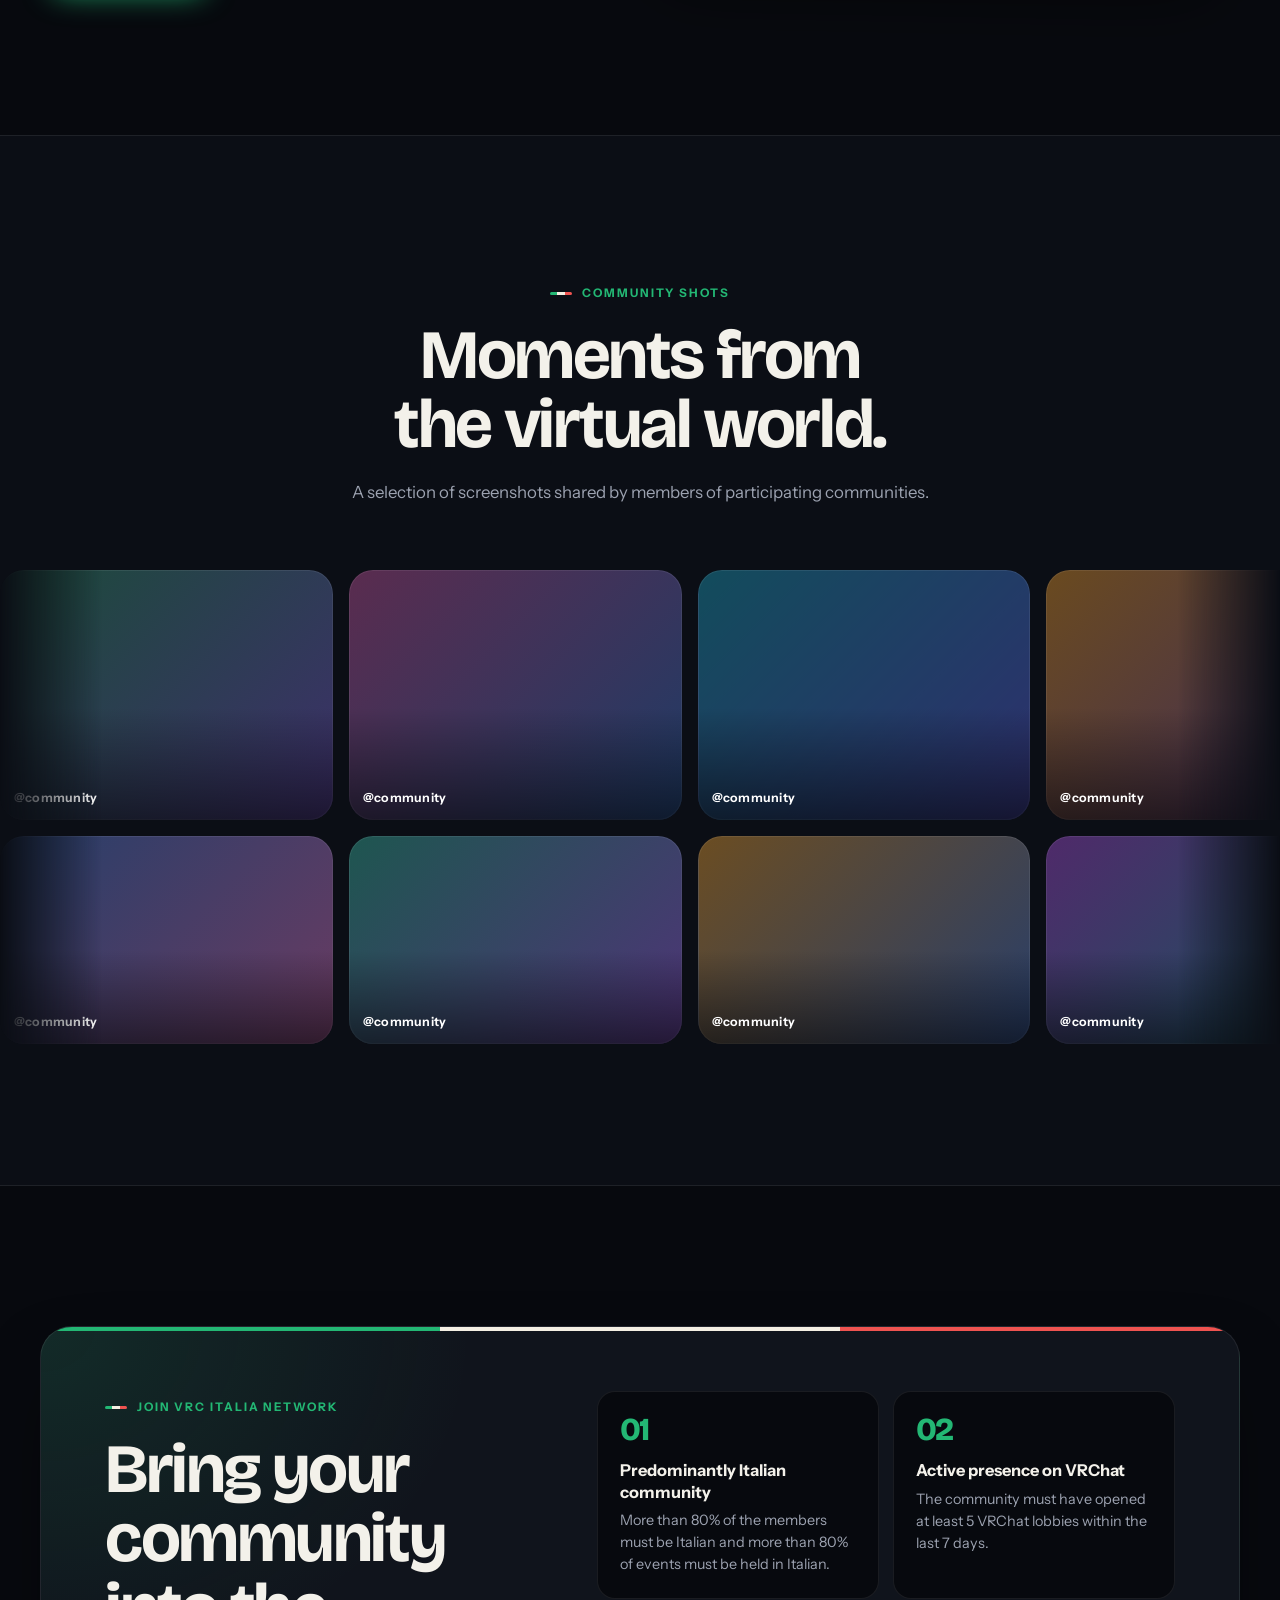
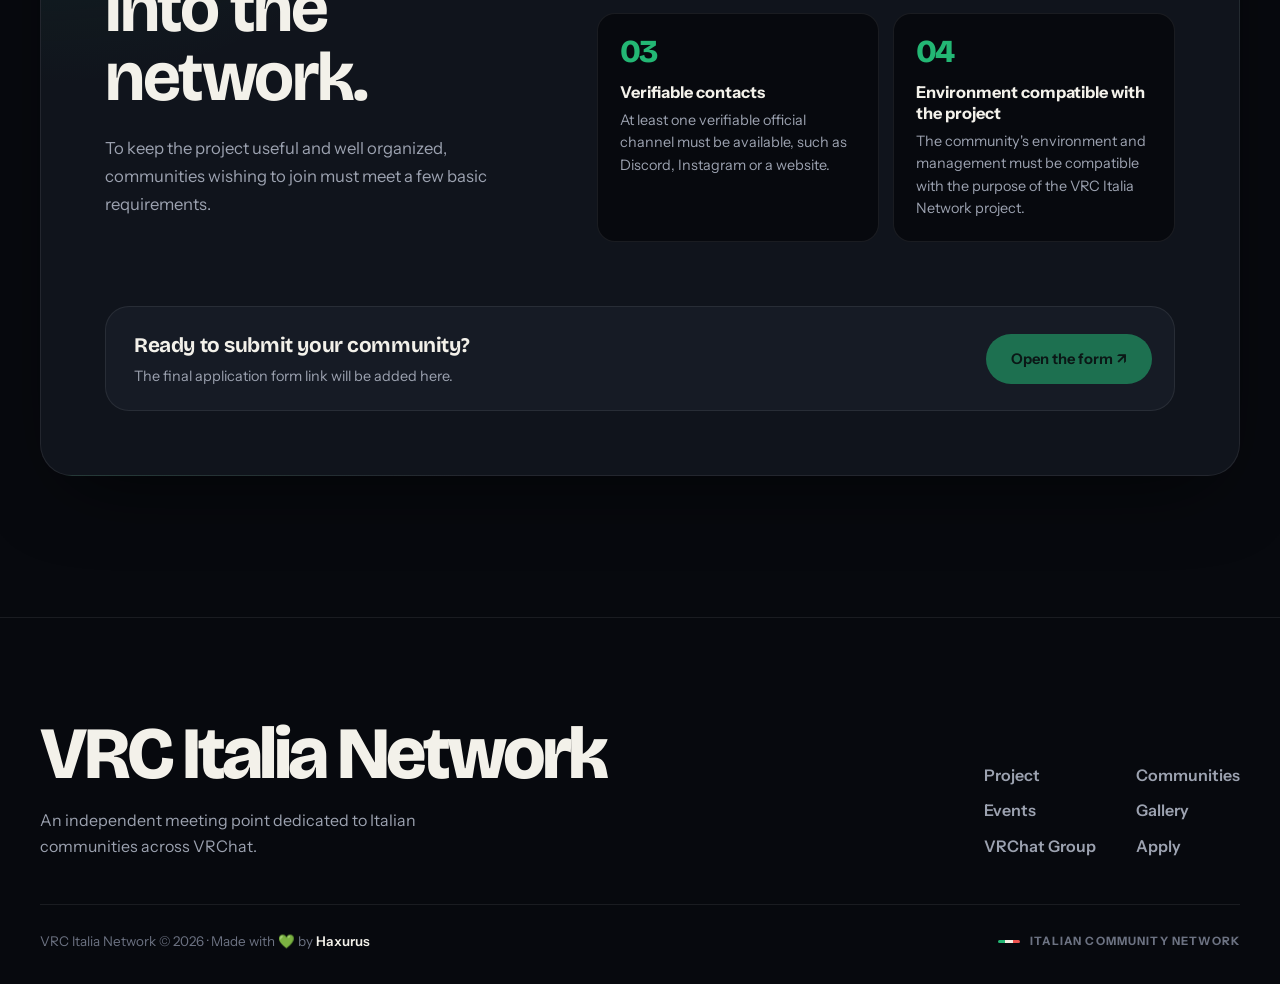
==== commit 02807cb5: "Redesign site visuals and fix missing frontend behaviour - Rewrite styles.css from scratch, keeping " ====
--- a/en/index.html
+++ b/en/index.html
@@ -6,7 +6,7 @@
   <title>VRC Italia Network | Community Hub</title>
   <meta name="description" content="VRC Italia Network brings together Italian VRChat communities, their events and moments shared by their members." />
   <meta name="robots" content="index, follow" />
-  <meta name="theme-color" content="#090b12" />
+  <meta name="theme-color" content="#07090e" />
   <script>
     (function () {
       try {
@@ -22,11 +22,13 @@
       }
     })();
   </script>
+  <link rel="preconnect" href="https://fonts.googleapis.com" />
+  <link rel="preconnect" href="https://fonts.gstatic.com" crossorigin />
   <link rel="canonical" href="./" />
   <link rel="alternate" hreflang="it" href="../it/" />
   <link rel="alternate" hreflang="en" href="./" />
   <link rel="alternate" hreflang="x-default" href="./" />
-  <link rel="stylesheet" href="../styles.css?v=20261004-1238" />
+  <link rel="stylesheet" href="../styles.css?v=20261006-redesign" />
 </head>
 
 <body>
@@ -388,6 +390,6 @@
     </div>
   </footer>
 
-  <script src="../script.js"></script>
+  <script src="../script.js?v=20261006-redesign"></script>
 </body>
 </html>
--- a/styles.css
+++ b/styles.css
@@ -1,27 +1,103 @@
+/* ==========================================================================
+   VRC Italia Network — design system
+   Shared by the static prototype, the WordPress theme and Design Sync.
+   Class names are a public contract with the WordPress templates and the
+   Core plugin markup: rename nothing without updating those files.
+   ========================================================================== */
+
+@import url("https://fonts.googleapis.com/css2?family=Bricolage+Grotesque:opsz,wght@12..96,500..800&family=Instrument+Sans:wght@400..700&display=swap");
+
+/* ---------- Tokens ---------- */
+
 :root {
-  --bg: #0a0d0b;
-  --bg-soft: #101510;
-  --surface: rgba(18, 24, 20, 0.84);
-  --surface-strong: #151b16;
-  --text: #f4f1e8;
-  --muted: #aaaFA8;
-  --line: rgba(255,255,255,.10);
-  --accent: #138a4b;
-  --accent-2: #d94b45;
-  --accent-soft: rgba(19,138,75,.14);
-  --max-width: 1180px;
-  --radius: 24px;
-  --radius-sm: 16px;
-  --shadow: 0 28px 70px rgba(0,0,0,.34);
-  --ease: cubic-bezier(.2,.75,.2,1);
-}
-
-* { box-sizing: border-box; }
+  --bg: #07090e;
+  --bg-2: #0b0e15;
+  --surface: #10141c;
+  --surface-2: #161b25;
+  --surface-glass: rgba(14, 18, 26, .72);
+  --line: rgba(255, 255, 255, .08);
+  --line-strong: rgba(255, 255, 255, .16);
+  --text: #f3f1ea;
+  --muted: #9ca2b0;
+  --faint: #6c7282;
+
+  --green: #23b774;
+  --green-soft: rgba(35, 183, 116, .14);
+  --red: #ef5350;
+  --red-soft: rgba(239, 83, 80, .14);
+  --accent-ink: #03150b;
+  --ring: rgba(35, 183, 116, .45);
+
+  --tag-gaming: #5aa8ff;
+  --tag-drinking: #e07ad2;
+  --tag-world: #3fc1d4;
+  --tag-dj: #ef5350;
+  --tag-hangout: #23b774;
+  --tag-age: #f0a548;
+  --tag-other: #c9c6bd;
+
+  --font-display: "Bricolage Grotesque", "Instrument Sans", ui-sans-serif, system-ui, sans-serif;
+  --font-body: "Instrument Sans", ui-sans-serif, system-ui, -apple-system, "Segoe UI", sans-serif;
+
+  --max-width: 1200px;
+  --gutter: clamp(16px, 4vw, 32px);
+  --header-h: 76px;
+  --radius-xl: 32px;
+  --radius-lg: 24px;
+  --radius: 18px;
+  --radius-sm: 12px;
+  --shadow: 0 30px 80px -30px rgba(0, 0, 0, .7);
+  --shadow-soft: 0 18px 40px -24px rgba(0, 0, 0, .6);
+  --ease: cubic-bezier(.2, .8, .2, 1);
+
+  --tricolore: linear-gradient(90deg, #23b774 0 33.33%, #f4efe3 33.33% 66.66%, #ef5350 66.66%);
+
+  color-scheme: dark;
+}
+
+html[data-theme="light"] {
+  --bg: #f6f3ec;
+  --bg-2: #efebe1;
+  --surface: #ffffff;
+  --surface-2: #f4f0e7;
+  --surface-glass: rgba(255, 253, 248, .78);
+  --line: rgba(18, 21, 28, .09);
+  --line-strong: rgba(18, 21, 28, .18);
+  --text: #12151c;
+  --muted: #555c6a;
+  --faint: #868b95;
+
+  --green: #0d8a4f;
+  --green-soft: rgba(13, 138, 79, .1);
+  --red: #d13a3a;
+  --red-soft: rgba(209, 58, 58, .1);
+  --accent-ink: #ffffff;
+  --ring: rgba(13, 138, 79, .35);
+
+  --tag-gaming: #2c7fdc;
+  --tag-drinking: #b84aa8;
+  --tag-world: #12899b;
+  --tag-dj: #d13a3a;
+  --tag-hangout: #0d8a4f;
+  --tag-age: #c47a17;
+  --tag-other: #6b6f78;
+
+  --shadow: 0 30px 70px -36px rgba(40, 34, 20, .35);
+  --shadow-soft: 0 16px 36px -26px rgba(40, 34, 20, .35);
+  --tricolore: linear-gradient(90deg, #0d8a4f 0 33.33%, #e7e1d2 33.33% 66.66%, #d13a3a 66.66%);
+
+  color-scheme: light;
+}
+
+/* ---------- Base ---------- */
+
+*, *::before, *::after { box-sizing: border-box; }
 
 html {
   scroll-behavior: smooth;
-  scroll-padding-top: 88px;
+  scroll-padding-top: calc(var(--header-h) + 24px);
   background: var(--bg);
+  -webkit-text-size-adjust: 100%;
 }
 
 body {
@@ -29,43 +105,148 @@
   min-width: 320px;
   overflow-x: hidden;
   color: var(--text);
-  background:
-    radial-gradient(circle at 78% 8%, rgba(19,138,75,.10), transparent 25%),
-    radial-gradient(circle at 12% 42%, rgba(217,75,69,.055), transparent 28%),
-    var(--bg);
-  font-family: Inter, ui-sans-serif, system-ui, -apple-system, BlinkMacSystemFont, "Segoe UI", sans-serif;
+  background: var(--bg);
+  font-family: var(--font-body);
+  font-size: 1rem;
+  line-height: 1.6;
   -webkit-font-smoothing: antialiased;
+  text-rendering: optimizeLegibility;
+  transition: background-color .3s ease, color .3s ease;
 }
 
 body.menu-open { overflow: hidden; }
 
 a { color: inherit; text-decoration: none; }
 button, a { -webkit-tap-highlight-color: transparent; }
-img { max-width: 100%; }
-h1, h2, h3, p { margin-top: 0; }
+button { font: inherit; color: inherit; }
+img { max-width: 100%; height: auto; }
+h1, h2, h3, h4, p { margin-top: 0; }
+
+h1, h2, h3 {
+  font-family: var(--font-display);
+  font-weight: 700;
+  letter-spacing: -.035em;
+  line-height: 1;
+}
+
+::selection { background: var(--green); color: var(--accent-ink); }
+
+:focus-visible {
+  outline: 2px solid var(--green);
+  outline-offset: 3px;
+  border-radius: 6px;
+}
 
 .container {
-  width: min(calc(100% - 40px), var(--max-width));
-  margin: 0 auto;
-}
-
-/* Header - aligned with Celestia */
+  width: min(calc(100% - var(--gutter) * 2), var(--max-width));
+  margin-inline: auto;
+}
+
+.section {
+  position: relative;
+  padding-block: clamp(84px, 11vw, 148px);
+}
+
+.section-kicker,
+.eyebrow {
+  display: inline-flex;
+  align-items: center;
+  gap: 10px;
+  color: var(--green);
+  font-size: .74rem;
+  font-weight: 700;
+  letter-spacing: .16em;
+  text-transform: uppercase;
+}
+
+.section-kicker::before {
+  content: "";
+  width: 22px;
+  height: 3px;
+  flex: 0 0 22px;
+  border-radius: 3px;
+  background: var(--tricolore);
+}
+
+.section h2,
+.events-hero h1 {
+  margin: 18px 0 0;
+  font-size: clamp(2.4rem, 5.4vw, 4.6rem);
+  text-wrap: balance;
+}
+
+/* ---------- Buttons ---------- */
+
+.button {
+  display: inline-flex;
+  align-items: center;
+  justify-content: center;
+  gap: 8px;
+  min-height: 50px;
+  padding: 0 24px;
+  border: 1px solid transparent;
+  border-radius: 999px;
+  font-family: var(--font-body);
+  font-size: .92rem;
+  font-weight: 650;
+  line-height: 1;
+  white-space: nowrap;
+  cursor: pointer;
+  transition: transform .2s var(--ease), background-color .2s ease, border-color .2s ease, color .2s ease, box-shadow .2s ease;
+}
+
+.button:hover { transform: translateY(-2px); }
+.button:active { transform: translateY(0); }
+
+.button-primary {
+  color: var(--accent-ink);
+  background: var(--green);
+  box-shadow: 0 10px 30px -12px var(--green);
+}
+
+.button-primary:hover { box-shadow: 0 16px 36px -12px var(--green); filter: brightness(1.06); }
+
+.button-secondary {
+  color: var(--text);
+  border-color: var(--line-strong);
+  background: color-mix(in srgb, var(--surface) 60%, transparent);
+}
+
+.button-secondary:hover { border-color: var(--text); }
+
+.button[aria-disabled="true"] {
+  opacity: .55;
+  cursor: not-allowed;
+  transform: none;
+  box-shadow: none;
+}
+
+/* ---------- Header ---------- */
+
 .site-header {
-  position: sticky;
-  top: 0;
-  z-index: 50;
-  border-bottom: 1px solid var(--line);
-  background: rgba(9,11,18,.88);
-  -webkit-backdrop-filter: blur(18px) saturate(150%);
-  backdrop-filter: blur(18px) saturate(150%);
-}
+  position: fixed;
+  inset: 0 0 auto;
+  z-index: 60;
+  padding-top: 12px;
+  pointer-events: none;
+}
+
+.admin-bar .site-header { top: 32px; }
 
 .nav {
-  min-height: 74px;
+  position: relative;
   display: flex;
   align-items: center;
-  justify-content: space-between;
-  gap: 28px;
+  gap: 16px;
+  min-height: calc(var(--header-h) - 12px);
+  padding: 8px 8px 8px 14px;
+  border: 1px solid var(--line);
+  border-radius: 999px;
+  background: var(--surface-glass);
+  -webkit-backdrop-filter: blur(20px) saturate(160%);
+  backdrop-filter: blur(20px) saturate(160%);
+  box-shadow: var(--shadow-soft);
+  pointer-events: auto;
 }
 
 .brand {
@@ -73,1896 +254,94 @@
   align-items: center;
   gap: 12px;
   flex: 0 0 auto;
-  font-size: .95rem;
+  margin-right: auto;
+}
+
+.brand-logo {
+  position: relative;
+  display: grid;
+  place-items: center;
+  width: 40px;
+  height: 40px;
+  flex: 0 0 40px;
+  overflow: hidden;
+  border-radius: 12px;
+  color: #fff;
+  background: #0d1118;
+  font-family: var(--font-display);
+  font-size: .68rem;
   font-weight: 800;
-  letter-spacing: .04em;
-}
-
-.brand-logo {
-  display: grid;
-  place-items: center;
-  width: 38px;
-  height: 38px;
-  flex: 0 0 38px;
-  border: 1px solid rgba(19,138,75,.46);
-  border-radius: 50%;
-  color: #eef3ec;
-  background:
-    radial-gradient(circle at 62% 32%, rgba(255,255,255,.18), transparent 12%),
-    linear-gradient(135deg, rgba(19,138,75,.30), rgba(217,75,69,.04));
-  box-shadow: inset 0 0 16px rgba(19,138,75,.16);
-  font-size: .63rem;
-  font-weight: 900;
-  letter-spacing: .08em;
-}
-
-.brand-name {
-  text-transform: uppercase;
-  letter-spacing: .08em;
-}
-
-.nav-links {
-  display: flex;
-  align-items: center;
-  justify-content: center;
-  gap: 28px;
-  margin-left: auto;
-}
-
-.nav-links a {
-  position: relative;
-  padding: 10px 0;
-  color: var(--muted);
-  font-size: .82rem;
-  font-weight: 700;
-  transition: color .2s ease;
-}
-
-.nav-links a::after {
-  content: "";
-  position: absolute;
-  left: 0;
-  bottom: 4px;
-  width: 100%;
-  height: 1px;
-  background: var(--accent-2);
-  transform: scaleX(0);
-  transform-origin: left;
-  transition: transform .25s var(--ease);
-}
-
-.nav-links a:hover,
-.nav-links a:focus-visible,
-.nav-links a.is-active {
-  color: var(--text);
-}
-
-.nav-links a:hover::after,
-.nav-links a:focus-visible::after,
-.nav-links a.is-active::after {
-  transform: scaleX(1);
-}
-
-.nav-cta,
-.button {
-  display: inline-flex;
-  align-items: center;
-  justify-content: center;
-  gap: 9px;
-  min-height: 46px;
-  padding: 0 19px;
-  border: 1px solid transparent;
-  border-radius: 12px;
-  font: inherit;
-  font-size: .82rem;
-  font-weight: 800;
-  cursor: pointer;
-  transition:
-    transform .2s var(--ease),
-    background .2s ease,
-    border-color .2s ease,
-    box-shadow .2s ease;
-}
-
-.nav-cta,
-.button-primary {
-  color: #fff;
-  background: linear-gradient(135deg, var(--accent) 0%, #1f9a57 72%, #f4f1e8 160%);
-  box-shadow: 0 10px 28px rgba(19,138,75,.24);
-}
-
-.nav-cta:hover,
-.button-primary:hover {
-  transform: translateY(-2px);
-  box-shadow: 0 15px 34px rgba(19,138,75,.32);
-}
-
-.button-secondary {
-  color: var(--text);
-  border-color: rgba(217,75,69,.40);
-  background: rgba(15,18,28,.62);
-}
-
-.button-secondary:hover {
-  transform: translateY(-2px);
-  border-color: rgba(231,102,95,.76);
-  background: rgba(19,138,75,.10);
-}
-
-.menu-toggle {
-  display: none;
-  width: 46px;
-  height: 46px;
-  border: 1px solid var(--line);
-  border-radius: 12px;
-  color: var(--text);
-  background: rgba(255,255,255,.03);
-  cursor: pointer;
-}
-
-.menu-toggle span,
-.menu-toggle::before,
-.menu-toggle::after {
-  display: block;
-  width: 19px;
-  height: 1.5px;
-  margin: 4px auto;
-  border-radius: 2px;
-  background: currentColor;
-  content: "";
-  transition: transform .2s ease, opacity .2s ease;
-}
-
-body.menu-open .menu-toggle span { opacity: 0; }
-body.menu-open .menu-toggle::before { transform: translateY(5.5px) rotate(45deg); }
-body.menu-open .menu-toggle::after { transform: translateY(-5.5px) rotate(-45deg); }
-
-.mobile-menu { display: none; }
-
-/* Hero */
-.hero {
-  position: relative;
-  min-height: calc(100vh - 74px);
-  min-height: calc(100svh - 74px);
-  overflow: hidden;
-  border-bottom: 1px solid var(--line);
-  isolation: isolate;
-  background: #0d1018;
-}
-
-.hero-slideshow,
-.hero-slide,
-.hero-overlay {
-  position: absolute;
-  inset: 0;
-}
-
-.hero-slideshow { z-index: -3; }
-
-.hero-slide {
-  opacity: 0;
-  animation-play-state: running;
-  transform: scale(1.07);
-  background-position: center;
-  background-size: cover;
-  background-repeat: no-repeat;
-  animation: heroSlide 24s infinite;
-}
-
-/*
-  Temporary image slots.
-  Replace these files with real VRChat screenshots:
-  img/hero-1.webp ... img/hero-4.webp
-*/
-.hero-slide--1 {
-  background-image:
-    linear-gradient(135deg, rgba(35,22,86,.26), rgba(8,14,29,.14)),
-    url("img/hero-1.webp"),
-    radial-gradient(circle at 65% 40%, #453384, #16213d 42%, #090b12 76%);
-}
-.hero-slide--2 {
-  animation-delay: 6s;
-  background-image:
-    linear-gradient(135deg, rgba(11,49,84,.24), rgba(15,9,38,.16)),
-    url("img/hero-2.webp"),
-    radial-gradient(circle at 30% 60%, #145f7b, #171b45 48%, #090b12 78%);
-}
-.hero-slide--3 {
-  animation-delay: 12s;
-  background-image:
-    linear-gradient(135deg, rgba(62,27,92,.24), rgba(10,23,36,.16)),
-    url("img/hero-3.webp"),
-    radial-gradient(circle at 68% 35%, #5c2f6f, #20224d 42%, #090b12 76%);
-}
-.hero-slide--4 {
-  animation-delay: 18s;
-  background-image:
-    linear-gradient(135deg, rgba(14,69,67,.22), rgba(17,12,43,.18)),
-    url("img/hero-4.webp"),
-    radial-gradient(circle at 38% 44%, #276b65, #24224f 42%, #090b12 76%);
-}
-
-@keyframes heroSlide {
-  0% { opacity: 0; transform: scale(1.07); }
-  5% { opacity: 1; }
-  25% { opacity: 1; }
-  30% { opacity: 0; transform: scale(1); }
-  100% { opacity: 0; transform: scale(1); }
-}
-
-.hero-overlay {
-  z-index: -2;
-  background:
-    linear-gradient(90deg, rgba(7,9,15,.90) 0%, rgba(7,9,15,.70) 40%, rgba(7,9,15,.20) 76%, rgba(7,9,15,.36) 100%),
-    linear-gradient(0deg, rgba(9,11,18,.84), rgba(9,11,18,.08) 56%);
-}
-
-.hero::after {
+  letter-spacing: .06em;
+}
+
+.brand-logo::after {
   content: "";
   position: absolute;
   inset: auto 0 0;
-  height: 150px;
-  z-index: -1;
-  background: linear-gradient(180deg, transparent, var(--bg));
-  pointer-events: none;
-}
-
-.hero-inner {
-  min-height: calc(100vh - 74px);
-  min-height: calc(100svh - 74px);
+  height: 4px;
+  background: linear-gradient(90deg, #23b774 0 33.33%, #f4efe3 33.33% 66.66%, #ef5350 66.66%);
+}
+
+.brand-name {
+  font-family: var(--font-display);
+  font-size: 1.02rem;
+  font-weight: 700;
+  letter-spacing: -.02em;
+  white-space: nowrap;
+}
+
+.nav-links {
   display: flex;
   align-items: center;
-  padding: 90px 0 120px;
-}
-
-.hero-copy {
-  width: min(100%, 760px);
-  margin: 0 auto;
-  text-align: center;
-  text-shadow: 0 4px 30px rgba(0,0,0,.26);
-}
-
-.eyebrow,
-.section-kicker {
-  display: inline-flex;
-  align-items: center;
-  gap: 9px;
-  color: #dce7dd;
-  font-size: .76rem;
-  font-weight: 800;
-  letter-spacing: .13em;
-  text-transform: uppercase;
-}
-
-.eyebrow {
-  margin-bottom: 24px;
-  justify-content: center;
-}
-
-.eyebrow::before {
-  width: 24px;
-  height: 1px;
-  background: currentColor;
-  content: "";
-}
-
-.hero h1 {
-  margin-bottom: 24px;
-  font-size: clamp(4rem, 9vw, 8rem);
-  line-height: .86;
-  letter-spacing: -.075em;
-}
-
-.hero h1 span {
-  display: inline;
-  color: transparent;
-  background: linear-gradient(90deg, #2fa768 0 34%, #f4f1e8 49% 64%, #d94b45 82% 100%);
-  -webkit-background-clip: text;
-  background-clip: text;
-}
-
-.hero-lead {
-  max-width: 560px;
-  margin: 0 auto 32px;
-  color: #d3d7df;
-  font-size: clamp(1.05rem, 1.6vw, 1.22rem);
-  line-height: 1.7;
-}
-
-.hero-actions {
-  display: flex;
-  flex-wrap: wrap;
-  justify-content: center;
-  gap: 12px;
-}
-
-.scroll-indicator {
-  position: absolute;
-  z-index: 4;
-  left: 50%;
-  bottom: 54px;
-  display: flex;
-  flex-direction: column;
-  align-items: center;
-  gap: 7px;
-  color: rgba(255,255,255,.78);
-  opacity: 0;
-  transform: translate(-50%, 14px);
-  pointer-events: none;
-  transition: opacity .7s ease, transform .7s var(--ease);
-}
-
-.scroll-indicator.is-visible {
-  opacity: 1;
-  transform: translate(-50%, 0);
-  pointer-events: auto;
-}
-
-.scroll-indicator__label {
-  font-size: .62rem;
-  font-weight: 800;
-  letter-spacing: .18em;
-  text-transform: uppercase;
-}
-
-.scroll-indicator__mouse {
-  position: relative;
-  width: 23px;
-  height: 35px;
-  border: 1px solid rgba(255,255,255,.58);
+  gap: 2px;
+}
+
+.nav-links a {
+  padding: 9px 14px;
   border-radius: 999px;
-  background: rgba(9,11,18,.16);
-  backdrop-filter: blur(5px);
-}
-
-.scroll-indicator__mouse span {
-  position: absolute;
-  top: 7px;
-  left: 50%;
-  width: 3px;
-  height: 6px;
-  border-radius: 999px;
-  background: #fff;
-  transform: translateX(-50%);
-  animation: scrollWheel 1.7s ease-in-out infinite;
-}
-
-.scroll-indicator__chevron {
-  width: 8px;
-  height: 8px;
-  border-right: 1px solid rgba(255,255,255,.76);
-  border-bottom: 1px solid rgba(255,255,255,.76);
-  transform: rotate(45deg);
-  animation: scrollChevron 1.7s ease-in-out infinite;
-}
-
-@keyframes scrollWheel {
-  0% { opacity: 0; transform: translate(-50%, 0); }
-  28% { opacity: 1; }
-  72% { opacity: 1; transform: translate(-50%, 10px); }
-  100% { opacity: 0; transform: translate(-50%, 12px); }
-}
-
-@keyframes scrollChevron {
-  0%, 100% { opacity: .28; transform: translateY(0) rotate(45deg); }
-  50% { opacity: 1; transform: translateY(4px) rotate(45deg); }
-}
-
-.hero-progress {
-  position: absolute;
-  left: 50%;
-  bottom: 18px;
-  width: min(calc(100% - 40px), var(--max-width));
-  transform: translateX(-50%);
-  display: grid;
-  grid-template-columns: repeat(4, 1fr);
-  gap: 8px;
-}
-
-.hero-progress span {
-  height: 2px;
-  overflow: hidden;
-  background: rgba(255,255,255,.16);
-}
-
-.hero-progress span::after {
-  content: "";
-  display: block;
-  width: 100%;
-  height: 100%;
-  background: rgba(255,255,255,.74);
-  transform: scaleX(0);
-  transform-origin: left;
-  animation: heroProgress 24s infinite;
-}
-
-.hero-progress span:nth-child(2)::after { animation-delay: 6s; }
-.hero-progress span:nth-child(3)::after { animation-delay: 12s; }
-.hero-progress span:nth-child(4)::after { animation-delay: 18s; }
-
-@keyframes heroProgress {
-  0% { transform: scaleX(0); }
-  25% { transform: scaleX(1); }
-  25.01%, 100% { transform: scaleX(0); }
-}
-
-/* Shared sections */
-.section {
-  padding: 112px 0;
-}
-
-.section + .section {
-  border-top: 1px solid var(--line);
-}
-
-.section-head {
-  display: grid;
-  grid-template-columns: minmax(0,.95fr) minmax(280px,.62fr);
-  gap: 52px;
-  align-items: end;
-  margin-bottom: 46px;
-}
-
-.section h2 {
-  margin: 12px 0 0;
-  font-size: clamp(2.5rem, 5vw, 4.7rem);
-  line-height: .96;
-  letter-spacing: -.055em;
-}
-
-.section-head p,
-.project-copy p,
-.gallery-heading p,
-.application-intro p {
-  margin-bottom: 0;
-  color: var(--muted);
-  line-height: 1.75;
-}
-
-/* Project */
-.project-section {
-  padding-top: 100px;
-  padding-bottom: 100px;
-}
-
-.project-layout {
-  display: grid;
-  grid-template-columns: 1.05fr .78fr;
-  column-gap: clamp(50px, 8vw, 110px);
-  row-gap: 34px;
-  align-items: start;
-}
-
-.project-copy {
-  padding-top: 32px;
-}
-
-.project-copy p {
-  font-size: 1.02rem;
-}
-
-.project-note {
-  margin-top: 20px;
-  padding-left: 20px;
-  border-left: 1px solid rgba(19,138,75,.60);
-  color: #c5cad3 !important;
-}
-
-/* Communities */
-.community-grid {
-  display: grid;
-  grid-template-columns: repeat(3, minmax(0,1fr));
-  gap: 16px;
-}
-
-.community-card {
-  overflow: hidden;
-  border: 1px solid var(--line);
-  border-radius: var(--radius-sm);
-  background: linear-gradient(180deg, rgba(255,255,255,.035), rgba(255,255,255,.012));
-  transition: transform .25s var(--ease), border-color .25s ease, background .25s ease;
-}
-
-.community-card:hover {
-  transform: translateY(-5px);
-  border-color: rgba(19,138,75,.34);
-  background: linear-gradient(180deg, rgba(19,138,75,.07), rgba(255,255,255,.015));
-}
-
-.community-card__media {
-  position: relative;
-  min-height: 210px;
-  border-bottom: 1px solid var(--line);
-  background-size: cover;
-  background-position: center;
-  overflow: hidden;
-}
-
-.community-card__media::after {
-  content: "";
-  position: absolute;
-  inset: 0;
-  background: linear-gradient(180deg, transparent 44%, rgba(9,11,18,.75));
-}
-
-.community-card__media--one {
-  background-image:
-    url("img/community-1.webp"),
-    radial-gradient(circle at 68% 38%, #5a4ca0, #24284a 42%, #121620 80%);
-}
-
-.community-card__media--two {
-  background-image:
-    url("img/community-2.webp"),
-    radial-gradient(circle at 28% 54%, #286b7c, #1d3150 44%, #121620 80%);
-}
-
-.community-card__media--three {
-  background-image:
-    url("img/community-3.webp"),
-    radial-gradient(circle at 72% 40%, #756238, #3d3455 44%, #121620 80%);
-}
-
-.community-card__badge {
-  position: absolute;
-  z-index: 2;
-  top: 16px;
-  left: 16px;
-  padding: 7px 10px;
-  border: 1px solid rgba(255,255,255,.16);
-  border-radius: 999px;
-  color: #e7e9ee;
-  background: rgba(9,11,18,.62);
-  backdrop-filter: blur(10px);
-  font-size: .68rem;
-  font-weight: 800;
-  letter-spacing: .08em;
-  text-transform: uppercase;
-}
-
-.community-card__body {
-  position: relative;
-  display: grid;
-  grid-template-columns: 52px 1fr;
-  gap: 16px;
-  min-height: 196px;
-  padding: 22px;
-}
-
-.community-logo {
-  display: grid;
-  place-items: center;
-  width: 52px;
-  height: 52px;
-  border: 1px solid rgba(19,138,75,.28);
-  border-radius: 14px;
-  color: #e3eee5;
-  background: rgba(19,138,75,.08);
-  font-size: .72rem;
-  font-weight: 900;
-  letter-spacing: .08em;
-}
-
-.community-card h3 {
-  margin: 2px 0 8px;
-  font-size: 1.1rem;
-}
-
-.community-card p {
-  margin-bottom: 0;
   color: var(--muted);
   font-size: .88rem;
-  line-height: 1.6;
-}
-
-.community-link {
-  position: absolute;
-  left: 90px;
-  bottom: 20px;
+  font-weight: 600;
+  white-space: nowrap;
+  transition: color .2s ease, background-color .2s ease;
+}
+
+.nav-links a:hover { color: var(--text); background: var(--line); }
+
+.nav-links a.is-active {
+  color: var(--text);
+  background: var(--line);
+  box-shadow: inset 0 0 0 1px var(--line);
+}
+
+.language-switcher,
+.mobile-language-switcher {
   display: inline-flex;
-  gap: 8px;
-  color: #d2d5de;
-  font-size: .78rem;
-  font-weight: 800;
-}
-
-.community-card--join {
-  grid-column: 1 / -1;
-  min-height: 170px;
-  display: flex;
-  align-items: center;
-  gap: 28px;
-  padding: 28px;
-  border-style: dashed;
-  background:
-    radial-gradient(circle at 90% 50%, rgba(217,75,69,.11), transparent 24%),
-    rgba(255,255,255,.012);
-}
-
-.community-card--join h3 {
-  margin: 8px 0 7px;
-  font-size: 1.45rem;
-}
-
-.join-plus {
-  display: grid;
-  place-items: center;
-  width: 72px;
-  height: 72px;
-  flex: 0 0 72px;
-  border: 1px solid rgba(19,138,75,.25);
-  border-radius: 50%;
-  color: #e7efe8;
-  background: rgba(19,138,75,.08);
-  font-size: 2rem;
-  font-weight: 300;
-}
-
-/* Gallery */
-.gallery-section {
-  overflow: hidden;
-  padding-bottom: 120px;
-}
-
-.gallery-heading {
-  margin-bottom: 42px;
-}
-
-.gallery-heading p {
-  max-width: 620px;
-  margin-top: 18px;
-}
-
-.photo-marquee {
-  width: 100%;
-  overflow: hidden;
-}
-
-.photo-marquee--secondary {
-  margin-top: 14px;
-}
-
-.photo-track {
-  display: flex;
-  animation-play-state: running;
-  width: max-content;
-  gap: 14px;
-  padding-left: 14px;
-  will-change: transform;
-}
-
-.photo-track--left {
-  animation: galleryLeft 52s linear infinite;
-}
-
-.photo-track--right {
-  animation: galleryRight 58s linear infinite;
-  transform: translateX(-30%);
-}
-
-.photo-marquee:hover .photo-track {
-  animation-play-state: paused;
-}
-
-@keyframes galleryLeft {
-  from { transform: translateX(0); }
-  to { transform: translateX(calc(-50% - 7px)); }
-}
-
-@keyframes galleryRight {
-  from { transform: translateX(calc(-50% - 7px)); }
-  to { transform: translateX(0); }
-}
-
-.shot {
-  position: relative;
-  width: clamp(260px, 29vw, 450px);
-  aspect-ratio: 16 / 10;
-  flex: 0 0 auto;
-  overflow: hidden;
-  border: 1px solid var(--line);
-  border-radius: 18px;
-  background-position: center;
-  background-size: cover;
-  box-shadow: var(--shadow);
-}
-
-.shot::after {
-  content: "";
-  position: absolute;
-  inset: 0;
-  background: linear-gradient(180deg, transparent 58%, rgba(7,9,15,.72));
-}
-
-.shot span {
-  position: absolute;
-  z-index: 2;
-  left: 16px;
-  bottom: 13px;
-  color: rgba(255,255,255,.84);
-  font-size: .72rem;
-  font-weight: 700;
-}
-
-/* Future real photos: img/gallery-01.webp ... img/gallery-12.webp */
-.shot--1 { background-image: url("img/gallery-01.webp"), linear-gradient(135deg,#304e72,#5f4c88); }
-.shot--2 { background-image: url("img/gallery-02.webp"), linear-gradient(135deg,#663f6d,#2d456c); }
-.shot--3 { background-image: url("img/gallery-03.webp"), linear-gradient(135deg,#1e5764,#364072); }
-.shot--4 { background-image: url("img/gallery-04.webp"), linear-gradient(135deg,#675233,#473960); }
-.shot--5 { background-image: url("img/gallery-05.webp"), linear-gradient(135deg,#3e4779,#246256); }
-.shot--6 { background-image: url("img/gallery-06.webp"), linear-gradient(135deg,#754d5f,#344f74); }
-.shot--7 { background-image: url("img/gallery-07.webp"), linear-gradient(135deg,#34476c,#6d536b); }
-.shot--8 { background-image: url("img/gallery-08.webp"), linear-gradient(135deg,#355c59,#5e4476); }
-.shot--9 { background-image: url("img/gallery-09.webp"), linear-gradient(135deg,#6e583b,#36496d); }
-.shot--10 { background-image: url("img/gallery-10.webp"), linear-gradient(135deg,#5d426f,#2f5d68); }
-.shot--11 { background-image: url("img/gallery-11.webp"), linear-gradient(135deg,#344c77,#5f4c6a); }
-.shot--12 { background-image: url("img/gallery-12.webp"), linear-gradient(135deg,#32605e,#56447c); }
-
-/* Application */
-.application-section {
-  padding-top: 96px;
-}
-
-.application-panel {
-  overflow: hidden;
-  border: 1px solid rgba(19,138,75,.22);
-  border-radius: var(--radius);
-  background:
-    radial-gradient(circle at 86% 12%, rgba(19,138,75,.16), transparent 28%),
-    linear-gradient(135deg, #11151f, #0d1018);
-}
-
-.application-intro {
-  width: 100%;
-  max-width: none;
-  padding: clamp(32px, 6vw, 60px);
-  padding-bottom: 38px;
-}
-
-.application-intro h2 {
-  width: 100%;
-  max-width: none;
-  margin-top: 12px;
-}
-
-.application-intro p {
-  max-width: none;
-  margin-top: 20px;
-}
-
-.requirements {
-  border-top: 1px solid var(--line);
-}
-
-.requirement {
-  display: grid;
-  grid-template-columns: 72px 1fr;
-  gap: 22px;
-  padding: 28px clamp(32px, 6vw, 60px);
-  border-bottom: 1px solid var(--line);
-}
-
-.requirement > span {
-  color: #2fa768;
-  font-size: .72rem;
-  font-weight: 900;
-  letter-spacing: .10em;
-}
-
-.requirement strong {
-  display: block;
-  margin-bottom: 7px;
-  font-size: .98rem;
-}
-
-.requirement p {
-  max-width: 740px;
-  margin: 0;
-  color: var(--muted);
-  font-size: .88rem;
-  line-height: 1.65;
-}
-
-.application-action {
-  display: flex;
-  align-items: center;
-  justify-content: space-between;
-  gap: 32px;
-  padding: 30px clamp(32px, 6vw, 60px);
-}
-
-.application-action > div {
-  display: flex;
-  flex-direction: column;
-  gap: 7px;
-}
-
-.application-action strong {
-  font-size: 1rem;
-}
-
-.application-action span {
-  color: var(--muted);
-  font-size: .82rem;
-}
-
-.button-form[aria-disabled="true"] {
-  opacity: .58;
-  cursor: not-allowed;
-}
-
-/* Footer - aligned with Celestia */
-.site-footer {
-  padding: 0;
-  border-top: 1px solid var(--line);
-  background: linear-gradient(180deg, rgba(15,18,28,.70), rgba(9,11,18,.98));
-}
-
-.footer-inner {
-  display: block;
-  color: var(--muted);
-}
-
-.footer-shell {
-  display: grid;
-  grid-template-columns: minmax(0,1fr) auto;
-  gap: 38px;
-  padding: 48px 0 30px;
-}
-
-.footer-brand {
-  max-width: 620px;
-}
-
-.footer-brand__title {
-  display: block;
-  margin-bottom: 10px;
-  color: var(--text);
-  font-size: 1.25rem;
-  font-weight: 800;
-  letter-spacing: -.02em;
-}
-
-.footer-brand p {
-  margin: 0;
-  color: var(--muted);
-  font-size: .92rem;
-  line-height: 1.7;
-}
-
-.footer-links {
-  display: flex;
-  flex-wrap: nowrap;
-  align-content: flex-start;
-  justify-content: flex-end;
-  gap: 10px 18px;
-  white-space: nowrap;
-}
-
-.footer-links a {
-  color: var(--muted);
-  font-size: .86rem;
-}
-
-.footer-links a:hover {
-  color: var(--text);
-}
-
-.footer-bottom {
-  display: flex;
-  align-items: center;
-  justify-content: space-between;
-  gap: 20px;
-  padding: 22px 0 28px;
-  border-top: 1px solid var(--line);
-  color: var(--muted);
-  font-size: .78rem;
-}
-
-/* Reveal */
-.reveal {
-  opacity: 0;
-  transform: translateY(24px);
-  transition: opacity .65s var(--ease), transform .65s var(--ease);
-}
-
-.reveal.is-visible {
-  opacity: 1;
-  transform: none;
-}
-
-@media (prefers-reduced-motion: reduce) {
-  html { scroll-behavior: auto; }
-
-  .hero-progress span::after,
-  .scroll-indicator__mouse span,
-  .scroll-indicator__chevron {
-    animation: none !important;
-  }
-
-  .hero-slide {
-    animation-duration: 32s;
-  }
-
-  .photo-track--left {
-    animation-duration: 70s;
-  }
-
-  .photo-track--right {
-    animation-duration: 76s;
-  }
-}
-
-@media (max-width: 980px) {
-  .nav-links,
-  .nav > .nav-cta {
-    display: none;
-  }
-
-  .menu-toggle {
-    display: block;
-  }
-
-  .mobile-menu {
-    position: fixed;
-    inset: 75px 0 auto;
-    display: grid;
-    gap: 5px;
-    padding: 18px 20px 24px;
-    border-bottom: 1px solid var(--line);
-    background: rgba(9,11,18,.98);
-    transform: translateY(-130%);
-    opacity: 0;
-    pointer-events: none;
-    transition: transform .3s var(--ease), opacity .2s ease;
-  }
-
-  body.menu-open .mobile-menu {
-    transform: none;
-    opacity: 1;
-    pointer-events: auto;
-  }
-
-  .mobile-menu a {
-    display: flex;
-    align-items: center;
-    min-height: 48px;
-    padding: 0 12px;
-    border-radius: 10px;
-    color: var(--muted);
-    font-weight: 700;
-  }
-
-  .mobile-menu a:hover,
-  .mobile-menu a:focus-visible {
-    color: var(--text);
-    background: rgba(255,255,255,.04);
-  }
-
-  .mobile-menu .nav-cta {
-    justify-content: center;
-    margin-top: 8px;
-    color: #fff;
-  }
-
-  .project-layout,
-  .section-head {
-    grid-template-columns: 1fr;
-    gap: 20px;
-  }
-
-  .project-copy {
-    padding-top: 0;
-  }
-
-  .community-grid {
-    grid-template-columns: 1fr 1fr;
-  }
-
-  .community-card--join {
-    grid-column: 1 / -1;
-  }
-}
-
-@media (max-width: 700px) {
-  .community-grid {
-    grid-template-columns: 1fr;
-  }
-
-  .community-card--join {
-    grid-column: auto;
-  }
-
-  .application-action {
-    align-items: flex-start;
-    flex-direction: column;
-  }
-
-  .application-action .button {
-    width: 100%;
-  }
-
-  .footer-shell {
-    grid-template-columns: 1fr;
-    gap: 28px;
-    padding-top: 38px;
-  }
-
-  .footer-links {
-    justify-content: flex-start;
-    flex-wrap: wrap;
-    white-space: normal;
-  }
-
-  .footer-bottom {
-    align-items: flex-start;
-    flex-direction: column;
-    gap: 8px;
-  }
-}
-
-@media (max-width: 620px) {
-  .container {
-    width: min(calc(100% - 28px), var(--max-width));
-  }
-
-  .nav {
-    min-height: 68px;
-  }
-
-  .brand-name {
-    font-size: .80rem;
-  }
-
-  .mobile-menu {
-    inset: 69px 0 auto;
-  }
-
-  .hero,
-  .hero-inner {
-    min-height: calc(100vh - 68px);
-    min-height: calc(100svh - 68px);
-  }
-
-  .hero-inner {
-    padding: 80px 0 108px;
-  }
-
-  .hero-overlay {
-    background:
-      linear-gradient(90deg, rgba(7,9,15,.94), rgba(7,9,15,.58)),
-      linear-gradient(0deg, rgba(9,11,18,.85), rgba(9,11,18,.12) 56%);
-  }
-
-  .hero h1 {
-    font-size: clamp(3.7rem, 20vw, 5.6rem);
-  }
-
-  .hero-lead {
-    max-width: 95%;
-    font-size: .98rem;
-  }
-
-  .hero-actions {
-    flex-direction: column;
-    align-items: flex-start;
-  }
-
-  .hero-actions .button {
-    width: 100%;
-  }
-
-  .scroll-indicator {
-    bottom: 50px;
-  }
-
-  .scroll-indicator__label {
-    display: none;
-  }
-
-  .hero-progress {
-    bottom: 16px;
-    width: calc(100% - 28px);
-  }
-
-  .section {
-    padding: 82px 0;
-  }
-
-  .project-section {
-    padding-top: 78px;
-    padding-bottom: 78px;
-  }
-
-  .community-card__media {
-    min-height: 190px;
-  }
-
-  .community-card--join {
-    align-items: flex-start;
-    flex-direction: column;
-  }
-
-  .shot {
-    width: 280px;
-  }
-
-  .gallery-section {
-    padding-bottom: 92px;
-  }
-
-  .requirement {
-    grid-template-columns: 42px 1fr;
-    padding-left: 24px;
-    padding-right: 24px;
-  }
-
-  .application-intro,
-  .application-action {
-    padding-left: 24px;
-    padding-right: 24px;
-  }
-}
-
-
-/* Italian identity accents */
-.site-header::after {
-  content: "";
-  position: absolute;
-  left: 0;
-  right: 0;
-  bottom: -1px;
-  height: 2px;
-  background: linear-gradient(90deg, #138a4b 0 33.33%, #f4f1e8 33.33% 66.66%, #d94b45 66.66% 100%);
-  opacity: .42;
-  pointer-events: none;
-}
-
-.section-kicker {
-  color: #74c992;
-}
-
-.section-kicker::before {
-  content: "";
-  width: 18px;
-  height: 2px;
+  padding: 3px;
+  border: 1px solid var(--line);
   border-radius: 999px;
-  background: linear-gradient(90deg, #138a4b 0 33%, #f4f1e8 33% 66%, #d94b45 66%);
-  box-shadow: 0 0 14px rgba(19,138,75,.14);
-}
-
-.nav-links a::after {
-  background: linear-gradient(90deg, #138a4b, #f4f1e8 50%, #d94b45);
-}
-
-.brand-logo {
-  color: #f4f1e8;
-  border-color: rgba(19,138,75,.46);
-  background:
-    radial-gradient(circle at 62% 32%, rgba(255,255,255,.18), transparent 12%),
-    conic-gradient(from 200deg, rgba(19,138,75,.34), rgba(244,241,232,.08), rgba(217,75,69,.24), rgba(19,138,75,.34));
-}
-
-.button-secondary {
-  border-color: rgba(217,75,69,.34);
-}
-
-.button-secondary:hover {
-  border-color: rgba(217,75,69,.72);
-  background: rgba(217,75,69,.08);
-}
-
-.hero-progress span::after {
-  background: linear-gradient(90deg, #138a4b 0 33%, #f4f1e8 33% 66%, #d94b45 66%);
-}
-
-.site-footer {
-  box-shadow: inset 0 2px 0 rgba(19,138,75,.08);
-}
-
-
-/* Shared national VRChat group */
-.national-group {
-  grid-column: 1 / -1;
-  display: grid;
-  grid-template-columns: auto minmax(0,1fr) auto;
-  gap: 24px;
-  align-items: center;
-  margin-top: 0;
-  padding: 24px 26px;
-  border: 1px solid rgba(255,255,255,.10);
-  border-radius: var(--radius-sm);
-  background:
-    linear-gradient(90deg, rgba(19,138,75,.10), rgba(244,241,232,.025) 48%, rgba(217,75,69,.08)),
-    rgba(255,255,255,.018);
-}
-
-.national-group__flag {
-  display: grid;
-  grid-template-columns: repeat(3, 1fr);
-  width: 58px;
-  height: 58px;
-  overflow: hidden;
-  border-radius: 15px;
-  border: 1px solid rgba(255,255,255,.12);
-  box-shadow: 0 12px 30px rgba(0,0,0,.20);
-}
-
-.national-group__flag span:nth-child(1) { background: #138a4b; }
-.national-group__flag span:nth-child(2) { background: #f4f1e8; }
-.national-group__flag span:nth-child(3) { background: #d94b45; }
-
-.national-group__copy {
-  min-width: 0;
-}
-
-.national-group__label {
-  display: block;
-  margin-bottom: 6px;
-  color: #74c992;
-  font-size: .68rem;
-  font-weight: 800;
-  letter-spacing: .12em;
-  text-transform: uppercase;
-}
-
-.national-group__copy strong {
-  display: block;
-  margin-bottom: 7px;
-  font-size: 1.05rem;
-}
-
-.national-group__copy p {
-  margin: 0;
-  max-width: 760px;
-  color: var(--muted);
-  font-size: .88rem;
-  line-height: 1.65;
-}
-
-.national-group__button {
-  white-space: nowrap;
-}
-
-@media (max-width: 820px) {
-  .national-group {
-    grid-template-columns: auto 1fr;
-  }
-
-  .national-group__button {
-    grid-column: 1 / -1;
-    width: 100%;
-  }
-}
-
-@media (max-width: 560px) {
-  .national-group {
-    grid-template-columns: 1fr;
-    text-align: center;
-  }
-
-  .national-group__flag {
-    margin: 0 auto;
-  }
-}
-
-
-/* Language switcher - aligned with Celestia */
-.language-switcher {
-  display: flex;
-  align-items: center;
-  gap: 4px;
-  padding: 4px;
-  border: 1px solid var(--line);
-  border-radius: 999px;
-  background: rgba(18,24,20,.72);
-}
-
-.language-switcher a {
-  display: grid;
-  place-items: center;
-  min-width: 38px;
-  height: 32px;
-  padding: 0 10px;
+}
+
+.language-switcher a,
+.mobile-language-switcher a {
+  padding: 6px 11px;
   border-radius: 999px;
   color: var(--muted);
-  font-size: .72rem;
-  font-weight: 800;
-  letter-spacing: .08em;
-  text-decoration: none;
-  transition: color .2s ease, background .2s ease;
-}
-
-.language-switcher a:hover {
-  color: var(--text);
-  background: rgba(19,138,75,.14);
-}
-
-.language-switcher a.is-active {
-  color: var(--text);
-  background: linear-gradient(135deg, #138a4b, #1f9a57);
-}
-
-.mobile-language-switcher {
-  display: flex;
-  align-items: center;
-  justify-content: center;
-  gap: 8px;
-  padding: 14px 0 4px;
-}
-
-.mobile-language-switcher a {
-  min-width: 74px;
-  padding: 9px 14px;
-  border: 1px solid var(--line);
-  border-radius: 999px;
-  color: var(--muted);
-  font-size: .78rem;
-  font-weight: 800;
-  text-align: center;
-  text-decoration: none;
-}
-
+  font-size: .74rem;
+  font-weight: 700;
+  letter-spacing: .06em;
+  transition: color .2s ease, background-color .2s ease;
+}
+
+.language-switcher a:hover,
+.mobile-language-switcher a:hover { color: var(--text); }
+
+.language-switcher a.is-active,
 .mobile-language-switcher a.is-active {
-  color: var(--text);
-  border-color: #138a4b;
-  background: rgba(19,138,75,.18);
-}
-
-@media (max-width: 980px) {
-  .language-switcher {
-    display: none;
-  }
-}
-
-
-/* Events page */
-.events-page {
-  background:
-    radial-gradient(circle at 76% 10%, rgba(19,138,75,.12), transparent 28%),
-    radial-gradient(circle at 12% 32%, rgba(217,75,69,.055), transparent 30%),
-    var(--bg);
-}
-
-.events-hero {
-  padding: 90px 0 64px;
-  border-bottom: 1px solid var(--line);
-  background:
-    linear-gradient(180deg, rgba(255,255,255,.015), transparent),
-    radial-gradient(circle at 85% 30%, rgba(19,138,75,.10), transparent 30%);
-}
-
-.events-hero__inner {
-  display: grid;
-  grid-template-columns: minmax(0,1fr) auto;
-  gap: 60px;
-  align-items: end;
-}
-
-.events-hero h1 {
-  margin: 12px 0 18px;
-  font-size: clamp(4rem, 9vw, 7.5rem);
-  line-height: .88;
-  letter-spacing: -.07em;
-}
-
-.events-hero p {
-  max-width: 720px;
-  margin: 0;
-  color: var(--muted);
-  font-size: 1.02rem;
-  line-height: 1.75;
-}
-
-.events-hero__meta {
-  min-width: 210px;
-  padding: 20px;
-  border: 1px solid var(--line);
-  border-radius: var(--radius-sm);
-  background: rgba(255,255,255,.025);
-}
-
-.events-hero__meta span,
-.events-hero__meta small {
-  display: block;
-  color: var(--muted);
-  font-size: .72rem;
-}
-
-.events-hero__meta span {
-  margin-bottom: 6px;
-  font-weight: 800;
-  letter-spacing: .11em;
-  text-transform: uppercase;
-}
-
-.events-hero__meta strong {
-  display: block;
-  margin-bottom: 7px;
-  font-size: 1rem;
-}
-
-.events-calendar-section {
-  padding: 52px 0 110px;
-}
-
-.events-toolbar-panel {
-  display: grid;
-  grid-template-columns: 1.35fr repeat(4, minmax(130px,.8fr)) auto;
-  gap: 10px;
-  align-items: end;
-  margin-bottom: 18px;
-  padding: 16px;
-  border: 1px solid var(--line);
-  border-radius: 18px;
-  background: rgba(255,255,255,.022);
-}
-
-.event-filter {
-  min-width: 0;
-}
-
-.event-filter label {
-  display: block;
-  margin: 0 0 7px 2px;
-  color: var(--muted);
-  font-size: .68rem;
-  font-weight: 800;
-  letter-spacing: .08em;
-  text-transform: uppercase;
-}
-
-.event-filter input,
-.event-filter select {
-  width: 100%;
-  height: 43px;
-  border: 1px solid var(--line);
-  border-radius: 11px;
-  outline: none;
-  padding: 0 12px;
-  color: var(--text);
-  background: #111612;
-  font: inherit;
-  font-size: .82rem;
-  transition: border-color .2s ease, box-shadow .2s ease;
-}
-
-.event-filter input:focus,
-.event-filter select:focus {
-  border-color: rgba(19,138,75,.7);
-  box-shadow: 0 0 0 3px rgba(19,138,75,.10);
-}
-
-.event-filter select option {
-  color: var(--text);
-  background: #111612;
-}
-
-.events-reset {
-  height: 43px;
-  padding: 0 14px;
-  border: 1px solid rgba(217,75,69,.28);
-  border-radius: 11px;
-  color: #e8c8c5;
-  background: rgba(217,75,69,.06);
-  font: inherit;
-  font-size: .76rem;
-  font-weight: 800;
-  cursor: pointer;
-}
-
-.events-reset:hover {
-  border-color: rgba(217,75,69,.58);
-  background: rgba(217,75,69,.10);
-}
-
-.events-legend {
-  display: flex;
-  flex-wrap: wrap;
-  gap: 9px 17px;
-  margin: 0 0 18px;
-  color: var(--muted);
-  font-size: .72rem;
-}
-
-.events-legend span {
-  display: inline-flex;
-  align-items: center;
-  gap: 7px;
-}
-
-.legend-dot {
-  width: 8px;
-  height: 8px;
-  border-radius: 50%;
-}
-
-.legend-dot--gaming { background: #4ea1ff; }
-.legend-dot--drinking { background: #d66bc7; }
-.legend-dot--world { background: #3d9db2; }
-.legend-dot--dj { background: #d94b45; }
-.legend-dot--hangout { background: #27a866; }
-.legend-dot--age { background: #e39b4a; }
-.legend-dot--other { background: #f4f1e8; }
-
-.calendar-shell {
-  overflow: hidden;
-  padding: 20px;
-  border: 1px solid var(--line);
-  border-radius: var(--radius);
-  background:
-    linear-gradient(180deg, rgba(255,255,255,.025), rgba(255,255,255,.01)),
-    #0d110e;
-  box-shadow: var(--shadow);
-}
-
-#events-calendar {
-  min-height: 720px;
-  --fc-border-color: rgba(255,255,255,.09);
-  --fc-page-bg-color: transparent;
-  --fc-neutral-bg-color: rgba(255,255,255,.03);
-  --fc-neutral-text-color: var(--muted);
-  --fc-today-bg-color: rgba(19,138,75,.075);
-  --fc-now-indicator-color: #d94b45;
-  --fc-list-event-hover-bg-color: rgba(19,138,75,.08);
-}
-
-#events-calendar .fc {
-  color: var(--text);
-  font-family: inherit;
-}
-
-#events-calendar .fc-toolbar {
-  gap: 14px;
-  flex-wrap: wrap;
-  margin-bottom: 22px;
-}
-
-#events-calendar .fc-toolbar-title {
-  color: var(--text);
-  font-size: clamp(1.2rem, 3vw, 1.8rem);
-  font-weight: 800;
-  letter-spacing: -.035em;
-}
-
-#events-calendar .fc-button {
-  min-height: 38px;
-  border: 1px solid var(--line) !important;
-  border-radius: 9px !important;
-  padding: 0 12px !important;
-  color: var(--muted) !important;
-  background: rgba(255,255,255,.035) !important;
-  box-shadow: none !important;
-  font-size: .74rem !important;
-  font-weight: 800 !important;
-  text-transform: none !important;
-}
-
-#events-calendar .fc-button:hover,
-#events-calendar .fc-button:focus {
-  color: var(--text) !important;
-  border-color: rgba(19,138,75,.48) !important;
-  background: rgba(19,138,75,.10) !important;
-}
-
-#events-calendar .fc-button.fc-button-active,
-#events-calendar .fc-button:disabled {
-  color: #fff !important;
-  border-color: rgba(19,138,75,.55) !important;
-  background: linear-gradient(135deg, #138a4b, #1f9a57) !important;
-  opacity: 1;
-}
-
-#events-calendar .fc-col-header-cell,
-#events-calendar .fc-timegrid-axis,
-#events-calendar .fc-list-day-cushion {
-  background: rgba(255,255,255,.025);
-}
-
-#events-calendar .fc-col-header-cell-cushion,
-#events-calendar .fc-daygrid-day-number,
-#events-calendar .fc-list-day-text,
-#events-calendar .fc-list-day-side-text {
-  color: #dfe4df;
-}
-
-#events-calendar .fc-daygrid-day-number {
-  padding: 8px 9px;
-  font-size: .76rem;
-  font-weight: 800;
-}
-
-#events-calendar .fc-col-header-cell-cushion {
-  padding: 10px 6px;
-  font-size: .72rem;
-  font-weight: 800;
-  text-transform: capitalize;
-}
-
-#events-calendar .fc-timegrid-slot-label-cushion,
-#events-calendar .fc-list-event-time {
-  color: var(--muted);
-  font-size: .72rem;
-}
-
-#events-calendar .fc-day-other {
-  opacity: .38;
-}
-
-#events-calendar .vrcin-calendar-event {
-  border: 0 !important;
-  border-left: 3px solid currentColor !important;
-  border-radius: 6px !important;
-  padding: 2px 4px !important;
-  color: #eef2ee !important;
-  background: rgba(255,255,255,.08) !important;
-  cursor: pointer;
-  box-shadow: 0 5px 14px rgba(0,0,0,.13);
-}
-
-#events-calendar .event-tag-gaming { color: #73b8ff !important; background: rgba(78,161,255,.14) !important; }
-#events-calendar .event-tag-drinking { color: #e58bd8 !important; background: rgba(214,107,199,.14) !important; }
-#events-calendar .event-tag-world-exploration { color: #63c3d6 !important; background: rgba(61,157,178,.14) !important; }
-#events-calendar .event-tag-dj-disco { color: #ec716b !important; background: rgba(217,75,69,.15) !important; }
-#events-calendar .event-tag-hangout { color: #48c980 !important; background: rgba(39,168,102,.14) !important; }
-#events-calendar .event-tag-age-gated { color: #efb36a !important; background: rgba(227,155,74,.14) !important; }
-#events-calendar .event-tag-other { color: #f4f1e8 !important; background: rgba(244,241,232,.10) !important; }
-
-#events-calendar .fc-event-title,
-#events-calendar .fc-event-time {
-  color: inherit !important;
-  font-size: .72rem;
-  font-weight: 800;
-}
-
-#events-calendar .fc-list-event-title a {
-  color: var(--text);
-  font-weight: 750;
-}
-
-.event-dialog {
-  width: min(820px, calc(100% - 28px));
-  max-height: min(850px, calc(100vh - 32px));
-  overflow: auto;
-  padding: 0;
-  border: 1px solid rgba(255,255,255,.13);
-  border-radius: 24px;
-  color: var(--text);
-  background:
-    radial-gradient(circle at 88% 8%, rgba(19,138,75,.15), transparent 28%),
-    #0d110e;
-  box-shadow: 0 38px 110px rgba(0,0,0,.65);
-}
-
-.event-dialog::backdrop {
-  background: rgba(0,0,0,.72);
-  backdrop-filter: blur(7px);
-}
-
-.event-dialog__close {
-  position: sticky;
-  z-index: 5;
-  top: 14px;
-  float: right;
-  width: 40px;
-  height: 40px;
-  margin: 14px 14px 0 0;
-  border: 1px solid var(--line);
-  border-radius: 50%;
-  color: var(--text);
-  background: rgba(11,15,12,.88);
-  font: inherit;
-  font-size: 1.4rem;
-  cursor: pointer;
-}
-
-.event-dialog__header {
-  padding: 42px 46px 30px;
-  border-bottom: 1px solid var(--line);
-}
-
-.event-dialog__demo,
-.event-dialog__community {
-  display: inline-flex;
-  margin: 0 7px 13px 0;
-  padding: 6px 9px;
-  border: 1px solid var(--line);
-  border-radius: 999px;
-  font-size: .66rem;
-  font-weight: 800;
-  letter-spacing: .07em;
-  text-transform: uppercase;
-}
-
-.event-dialog__demo {
-  color: #e5bbb8;
-  border-color: rgba(217,75,69,.28);
-  background: rgba(217,75,69,.08);
-}
-
-.event-dialog__community {
-  color: #9ed8b4;
-  border-color: rgba(19,138,75,.28);
-  background: rgba(19,138,75,.08);
-}
-
-.event-dialog__header h2 {
-  margin: 0 0 14px;
-  font-size: clamp(1.9rem, 5vw, 3rem);
-  line-height: 1;
-  letter-spacing: -.045em;
-}
-
-.event-dialog__header p {
-  max-width: 680px;
-  margin: 0;
-  color: var(--muted);
-  line-height: 1.7;
-}
-
-.event-detail-grid {
-  display: grid;
-  grid-template-columns: repeat(2, minmax(0,1fr));
-  border-bottom: 1px solid var(--line);
-}
-
-.event-detail {
-  min-height: 84px;
-  padding: 18px 22px;
-  border-right: 1px solid var(--line);
-  border-bottom: 1px solid var(--line);
-}
-
-.event-detail:nth-child(2n) {
-  border-right: 0;
-}
-
-.event-detail span {
-  display: block;
-  margin-bottom: 7px;
-  color: var(--muted);
-  font-size: .66rem;
-  font-weight: 800;
-  letter-spacing: .08em;
-  text-transform: uppercase;
-}
-
-.event-detail strong {
-  color: #e3e8e3;
-  font-size: .86rem;
-  line-height: 1.45;
-}
-
-.event-dialog__tags {
-  display: flex;
-  flex-wrap: wrap;
-  gap: 7px;
-  padding: 20px 22px 0;
-}
-
-.event-dialog__tags span {
-  padding: 6px 9px;
-  border: 1px solid var(--line);
-  border-radius: 999px;
-  color: var(--muted);
-  background: rgba(255,255,255,.025);
-  font-size: .68rem;
-  font-weight: 700;
-}
-
-.event-dialog__actions {
-  display: flex;
-  flex-wrap: wrap;
-  gap: 10px;
-  padding: 24px 22px 28px;
-}
-
-@media (max-width: 1080px) {
-  .events-toolbar-panel {
-    grid-template-columns: repeat(3, minmax(0,1fr));
-  }
-
-  .events-reset {
-    width: 100%;
-  }
-}
-
-@media (max-width: 800px) {
-  .events-hero__inner {
-    grid-template-columns: 1fr;
-    gap: 28px;
-  }
-
-  .events-hero__meta {
-    width: 100%;
-  }
-
-  .events-toolbar-panel {
-    grid-template-columns: repeat(2, minmax(0,1fr));
-  }
-
-  .calendar-shell {
-    padding: 13px;
-    border-radius: 18px;
-  }
-
-  #events-calendar {
-    min-height: 640px;
-  }
-
-  #events-calendar .fc-toolbar {
-    align-items: stretch;
-    flex-direction: column;
-  }
-
-  #events-calendar .fc-toolbar-chunk {
-    display: flex;
-    flex-wrap: wrap;
-    justify-content: center;
-  }
-
-  #events-calendar .fc-toolbar-title {
-    text-align: center;
-  }
-}
-
-@media (max-width: 560px) {
-  .events-hero {
-    padding: 64px 0 48px;
-  }
-
-  .events-toolbar-panel {
-    grid-template-columns: 1fr;
-  }
-
-  .events-legend {
-    gap: 8px 13px;
-  }
-
-  .calendar-shell {
-    padding: 9px;
-  }
-
-  #events-calendar .fc-button {
-    min-height: 36px;
-    padding: 0 9px !important;
-    font-size: .68rem !important;
-  }
-
-  #events-calendar .fc-toolbar-chunk:last-child {
-    display: grid;
-    grid-template-columns: repeat(3, 1fr);
-    width: 100%;
-  }
-
-  #events-calendar .fc-toolbar-chunk:last-child .fc-button {
-    width: 100%;
-  }
-
-  .event-dialog__header {
-    padding: 54px 22px 24px;
-  }
-
-  .event-detail-grid {
-    grid-template-columns: 1fr;
-  }
-
-  .event-detail,
-  .event-detail:nth-child(2n) {
-    border-right: 0;
-  }
-
-  .event-dialog__actions {
-    flex-direction: column;
-  }
-
-  .event-dialog__actions .button {
-    width: 100%;
-  }
-}
-
-
-/* Theme switcher */
+  color: var(--accent-ink);
+  background: var(--green);
+}
+
 .theme-toggle {
   position: relative;
   display: inline-grid;
@@ -1971,968 +350,2154 @@
   height: 42px;
   flex: 0 0 42px;
   padding: 0;
-  overflow: hidden;
   border: 1px solid var(--line);
   border-radius: 50%;
-  color: var(--text);
-  background: rgba(18,24,20,.72);
+  background: transparent;
   cursor: pointer;
-  transition:
-    transform .2s var(--ease),
-    border-color .2s ease,
-    background .2s ease,
-    color .2s ease;
-}
-
-.theme-toggle:hover {
-  transform: translateY(-1px);
-  border-color: rgba(19,138,75,.46);
-  background: rgba(19,138,75,.10);
-}
+  transition: border-color .2s ease, background-color .2s ease;
+}
+
+.theme-toggle:hover { border-color: var(--line-strong); background: var(--line); }
 
 .theme-toggle__sun,
 .theme-toggle__moon {
   grid-area: 1 / 1;
-  display: grid;
-  place-items: center;
   font-size: 1rem;
   line-height: 1;
-  transition: opacity .25s ease, transform .3s var(--ease);
-}
-
-.theme-toggle__sun {
+  transition: opacity .25s ease, transform .35s var(--ease);
+}
+
+.theme-toggle__moon { opacity: 0; transform: rotate(-60deg) scale(.6); }
+html[data-theme="light"] .theme-toggle__sun { opacity: 0; transform: rotate(60deg) scale(.6); }
+html[data-theme="light"] .theme-toggle__moon { opacity: 1; transform: none; }
+
+.theme-toggle__icons { display: inline-grid; place-items: center; }
+
+.nav-cta {
+  display: inline-flex;
+  align-items: center;
+  min-height: 44px;
+  padding: 0 20px;
+  border-radius: 999px;
+  color: var(--accent-ink);
+  background: var(--green);
+  font-size: .86rem;
+  font-weight: 700;
+  white-space: nowrap;
+  transition: transform .2s var(--ease), filter .2s ease;
+}
+
+.nav-cta:hover { transform: translateY(-1px); filter: brightness(1.06); }
+
+.menu-toggle {
+  display: none;
+  position: relative;
+  width: 46px;
+  height: 46px;
+  flex: 0 0 46px;
+  padding: 0;
+  border: 1px solid var(--line);
+  border-radius: 50%;
+  background: transparent;
+  cursor: pointer;
+}
+
+.menu-toggle span,
+.menu-toggle span::before,
+.menu-toggle span::after {
+  position: absolute;
+  width: 18px;
+  height: 2px;
+  border-radius: 2px;
+  background: currentColor;
+  transition: transform .3s var(--ease), background-color .2s ease;
+}
+
+.menu-toggle span { top: 50%; left: 50%; margin: -1px 0 0 -9px; }
+.menu-toggle span::before,
+.menu-toggle span::after { content: ""; left: 0; top: 0; }
+.menu-toggle span::before { transform: translateY(-6px); }
+.menu-toggle span::after { transform: translateY(6px); }
+
+.menu-open .menu-toggle span { background: transparent; }
+.menu-open .menu-toggle span::before { background: var(--text); transform: rotate(45deg); }
+.menu-open .menu-toggle span::after { background: var(--text); transform: rotate(-45deg); }
+
+.mobile-menu {
+  display: none;
+  width: min(calc(100% - var(--gutter) * 2), var(--max-width));
+  margin: 10px auto 0;
+  padding: 14px;
+  border: 1px solid var(--line);
+  border-radius: var(--radius-lg);
+  background: var(--surface-glass);
+  -webkit-backdrop-filter: blur(24px) saturate(160%);
+  backdrop-filter: blur(24px) saturate(160%);
+  box-shadow: var(--shadow);
+  pointer-events: auto;
+}
+
+.mobile-menu > a:not(.nav-cta) {
+  display: block;
+  padding: 12px 14px;
+  border-radius: var(--radius-sm);
+  font-family: var(--font-display);
+  font-size: 1.35rem;
+  font-weight: 650;
+  letter-spacing: -.02em;
+  transition: background-color .2s ease;
+}
+
+.mobile-menu > a:not(.nav-cta):hover,
+.mobile-menu > a.is-active { background: var(--line); }
+
+.mobile-language-switcher { margin: 14px 4px 0; vertical-align: top; }
+.mobile-language-switcher a { padding: 8px 14px; font-size: .8rem; letter-spacing: 0; }
+
+.theme-toggle--mobile {
+  display: inline-flex;
+  gap: 10px;
+  width: auto;
+  height: 42px;
+  margin: 14px 0 0 8px;
+  padding: 0 16px 0 12px;
+  border-radius: 999px;
+  vertical-align: top;
+}
+
+.theme-toggle__label { font-size: .82rem; font-weight: 600; }
+
+.mobile-menu .nav-cta {
+  display: flex;
+  justify-content: center;
+  min-height: 52px;
+  margin-top: 14px;
+  font-size: .95rem;
+}
+
+/* ---------- Hero ---------- */
+
+.hero {
+  position: relative;
+  display: grid;
+  align-items: end;
+  min-height: 100vh;
+  min-height: 100svh;
+  padding: calc(var(--header-h) + 60px) 0 clamp(104px, 13vh, 150px);
+  overflow: hidden;
+  isolation: isolate;
+  background: #05070b;
+  color: #f6f3ec;
+}
+
+.hero-slideshow,
+.hero-slide,
+.hero-overlay {
+  position: absolute;
+  inset: 0;
+}
+
+.hero-slideshow { z-index: -2; }
+
+.hero-slide {
+  background-position: center;
+  background-size: cover;
+  opacity: 0;
+  animation: heroSlide 28s linear infinite;
+  will-change: opacity, transform;
+}
+
+.hero-slide--1 {
+  background-image:
+    url("img/hero-1.webp"),
+    radial-gradient(60% 70% at 18% 30%, rgba(35, 183, 116, .55), transparent 60%),
+    radial-gradient(50% 60% at 85% 70%, rgba(239, 83, 80, .38), transparent 60%),
+    linear-gradient(160deg, #0b1220, #05070b);
+}
+
+.hero-slide--2 {
+  animation-delay: 7s;
+  background-image:
+    url("img/hero-2.webp"),
+    radial-gradient(55% 65% at 80% 25%, rgba(90, 120, 255, .45), transparent 60%),
+    radial-gradient(50% 60% at 20% 80%, rgba(35, 183, 116, .35), transparent 60%),
+    linear-gradient(200deg, #0d0f22, #05070b);
+}
+
+.hero-slide--3 {
+  animation-delay: 14s;
+  background-image:
+    url("img/hero-3.webp"),
+    radial-gradient(60% 60% at 30% 70%, rgba(239, 83, 80, .45), transparent 60%),
+    radial-gradient(45% 55% at 75% 25%, rgba(240, 165, 72, .3), transparent 60%),
+    linear-gradient(140deg, #1a0d14, #05070b);
+}
+
+.hero-slide--4 {
+  animation-delay: 21s;
+  background-image:
+    url("img/hero-4.webp"),
+    radial-gradient(55% 60% at 70% 60%, rgba(63, 193, 212, .4), transparent 60%),
+    radial-gradient(45% 55% at 15% 25%, rgba(224, 122, 210, .32), transparent 60%),
+    linear-gradient(180deg, #08141a, #05070b);
+}
+
+@keyframes heroSlide {
+  0% { opacity: 0; transform: scale(1.1); }
+  4% { opacity: 1; }
+  25% { opacity: 1; }
+  30% { opacity: 0; transform: scale(1); }
+  100% { opacity: 0; transform: scale(1); }
+}
+
+.hero-overlay {
+  z-index: -1;
+  background:
+    linear-gradient(180deg, rgba(5, 7, 11, .55) 0%, rgba(5, 7, 11, .1) 35%, rgba(5, 7, 11, .55) 70%, rgba(5, 7, 11, .96) 100%),
+    linear-gradient(90deg, rgba(5, 7, 11, .7) 0%, transparent 65%);
+}
+
+.hero-overlay::before {
+  content: "";
+  position: absolute;
+  inset: 0;
+  background-image:
+    linear-gradient(rgba(255, 255, 255, .045) 1px, transparent 1px),
+    linear-gradient(90deg, rgba(255, 255, 255, .045) 1px, transparent 1px);
+  background-size: 64px 64px;
+  -webkit-mask-image: radial-gradient(80% 70% at 30% 60%, #000 0%, transparent 75%);
+  mask-image: radial-gradient(80% 70% at 30% 60%, #000 0%, transparent 75%);
+}
+
+.hero-overlay::after {
+  content: "";
+  position: absolute;
+  inset: auto 0 0;
+  height: 4px;
+  background: linear-gradient(90deg, #23b774 0 33.33%, #f4efe3 33.33% 66.66%, #ef5350 66.66%);
+}
+
+.hero-inner { position: relative; }
+
+.hero-copy {
+  max-width: 920px;
+  animation: heroIn 1s var(--ease) both .1s;
+}
+
+@keyframes heroIn {
+  from { opacity: 0; transform: translateY(28px); }
+  to { opacity: 1; transform: none; }
+}
+
+.hero .eyebrow {
+  padding: 8px 14px 8px 10px;
+  border: 1px solid rgba(255, 255, 255, .16);
+  border-radius: 999px;
+  color: #f6f3ec;
+  background: rgba(10, 12, 18, .45);
+  -webkit-backdrop-filter: blur(12px);
+  backdrop-filter: blur(12px);
+  font-size: .7rem;
+  letter-spacing: .14em;
+}
+
+.hero .eyebrow::before {
+  content: "";
+  width: 18px;
+  height: 12px;
+  flex: 0 0 18px;
+  border-radius: 3px;
+  background: linear-gradient(90deg, #23b774 0 33.33%, #f4efe3 33.33% 66.66%, #ef5350 66.66%);
+}
+
+.hero h1 {
+  margin: 26px 0 0;
+  font-size: clamp(4rem, 13.5vw, 11.5rem);
+  font-weight: 800;
+  line-height: .86;
+  letter-spacing: -.06em;
+}
+
+.hero h1 span {
+  display: inline-block;
+  padding-right: .04em;
+  background: linear-gradient(90deg, #2fd487 0%, #2fd487 30%, #f6f1e4 42%, #f6f1e4 58%, #ff5f5c 70%, #ff5f5c 100%);
+  -webkit-background-clip: text;
+  background-clip: text;
+  color: transparent;
+}
+
+.hero-lead {
+  max-width: 520px;
+  margin: 28px 0 0;
+  color: rgba(246, 243, 236, .78);
+  font-size: clamp(1.08rem, 1.6vw, 1.3rem);
+  line-height: 1.5;
+}
+
+.hero-actions {
+  display: flex;
+  flex-wrap: wrap;
+  gap: 12px;
+  margin-top: 36px;
+}
+
+.hero .button-secondary {
+  color: #f6f3ec;
+  border-color: rgba(255, 255, 255, .28);
+  background: rgba(10, 12, 18, .35);
+  -webkit-backdrop-filter: blur(10px);
+  backdrop-filter: blur(10px);
+}
+
+.hero .button-secondary:hover { border-color: #f6f3ec; }
+
+.hero-progress {
+  position: absolute;
+  right: var(--gutter);
+  bottom: 44px;
+  display: flex;
+  gap: 8px;
+}
+
+.hero-progress span {
+  position: relative;
+  width: 44px;
+  height: 3px;
+  overflow: hidden;
+  border-radius: 3px;
+  background: rgba(255, 255, 255, .2);
+}
+
+.hero-progress span::after {
+  content: "";
+  position: absolute;
+  inset: 0;
+  background: #f6f3ec;
+  transform: scaleX(0);
+  transform-origin: left;
+  animation: heroProgress 28s linear infinite;
+}
+
+.hero-progress span:nth-child(2)::after { animation-delay: 7s; }
+.hero-progress span:nth-child(3)::after { animation-delay: 14s; }
+.hero-progress span:nth-child(4)::after { animation-delay: 21s; }
+
+@keyframes heroProgress {
+  0% { transform: scaleX(0); opacity: 1; }
+  25% { transform: scaleX(1); opacity: 1; }
+  26%, 100% { transform: scaleX(1); opacity: 0; }
+}
+
+.scroll-indicator {
+  position: absolute;
+  left: 50%;
+  bottom: 30px;
+  display: flex;
+  flex-direction: column;
+  align-items: center;
+  gap: 8px;
+  color: rgba(246, 243, 236, .7);
+  font-size: .66rem;
+  font-weight: 700;
+  letter-spacing: .2em;
+  text-transform: uppercase;
+  opacity: 0;
+  transform: translate(-50%, 10px);
+  transition: opacity .6s ease, transform .6s var(--ease);
+  pointer-events: none;
+}
+
+.scroll-indicator.is-visible {
   opacity: 1;
-  transform: rotate(0deg) scale(1);
-}
-
-.theme-toggle__moon {
-  opacity: 0;
-  transform: rotate(-35deg) scale(.65);
-}
-
-html[data-theme="light"] .theme-toggle__sun {
-  opacity: 0;
-  transform: rotate(35deg) scale(.65);
-}
-
-html[data-theme="light"] .theme-toggle__moon {
-  opacity: 1;
-  transform: rotate(0deg) scale(1);
-}
-
-.theme-toggle--mobile {
-  display: none;
-}
-
-.theme-toggle__label {
-  font-size: .78rem;
-  font-weight: 800;
-}
-
-.theme-toggle__icons {
-  display: grid;
-  place-items: center;
-}
-
-/* Light theme */
-html[data-theme="light"] {
-  color-scheme: light;
-  background: #f4f1e8;
-
-  --bg: #f4f1e8;
-  --bg-soft: #ebe7dc;
-  --surface: rgba(255,255,255,.88);
-  --surface-strong: #ffffff;
-  --text: #172019;
-  --muted: #667068;
-  --line: rgba(23,32,25,.13);
-  --accent: #138a4b;
-  --accent-2: #c83e39;
-  --accent-soft: rgba(19,138,75,.12);
-  --shadow: 0 24px 60px rgba(38,48,40,.12);
-}
-
-html[data-theme="light"] body {
-  color: var(--text);
-  background:
-    radial-gradient(circle at 78% 8%, rgba(19,138,75,.09), transparent 25%),
-    radial-gradient(circle at 12% 42%, rgba(200,62,57,.045), transparent 28%),
-    var(--bg);
-}
-
-html[data-theme="light"] .site-header {
-  background: rgba(244,241,232,.90);
-  border-bottom-color: var(--line);
-  box-shadow: 0 8px 28px rgba(38,48,40,.06);
-}
-
-html[data-theme="light"] .brand-logo {
-  color: #172019;
-  border-color: rgba(19,138,75,.35);
-  background:
-    radial-gradient(circle at 62% 32%, rgba(255,255,255,.65), transparent 12%),
-    conic-gradient(from 200deg, rgba(19,138,75,.24), rgba(255,255,255,.62), rgba(200,62,57,.18), rgba(19,138,75,.24));
-}
-
-html[data-theme="light"] .language-switcher,
-html[data-theme="light"] .theme-toggle {
-  background: rgba(255,255,255,.68);
-}
-
-html[data-theme="light"] .language-switcher a.is-active {
-  color: #fff;
-}
-
-html[data-theme="light"] .mobile-menu {
-  background: rgba(244,241,232,.98);
-}
-
-html[data-theme="light"] .mobile-menu a:hover,
-html[data-theme="light"] .mobile-menu a:focus-visible {
-  background: rgba(23,32,25,.05);
-}
-
-html[data-theme="light"] .theme-toggle {
-  color: #27342b;
-}
-
-html[data-theme="light"] .button-secondary {
-  color: #263129;
-  background: rgba(255,255,255,.58);
-}
-
-html[data-theme="light"] .section + .section,
-html[data-theme="light"] .site-footer,
-html[data-theme="light"] .requirements,
-html[data-theme="light"] .event-dialog__header,
-html[data-theme="light"] .event-detail-grid {
-  border-color: var(--line);
-}
-
-/* Keep the photographic hero intentionally dark for image/text readability */
-html[data-theme="light"] .hero {
-  color: #f4f5f7;
-  background: #11150f;
-}
-
-html[data-theme="light"] .hero .eyebrow,
-html[data-theme="light"] .hero .hero-lead,
-html[data-theme="light"] .hero .button-secondary,
-html[data-theme="light"] .hero .scroll-indicator {
-  color: #eef1ec;
-}
-
-html[data-theme="light"] .hero .button-secondary {
-  border-color: rgba(255,255,255,.45);
-  background: rgba(8,12,9,.32);
-}
-
-html[data-theme="light"] .hero::after {
-  background: linear-gradient(180deg, transparent, #f4f1e8);
-}
-
-html[data-theme="light"] .project-note {
-  color: #536058 !important;
-}
-
-html[data-theme="light"] .community-card,
-html[data-theme="light"] .application-panel,
-html[data-theme="light"] .national-group,
-html[data-theme="light"] .events-hero__meta,
-html[data-theme="light"] .events-toolbar-panel {
-  border-color: var(--line);
-  background:
-    linear-gradient(180deg, rgba(255,255,255,.86), rgba(255,255,255,.58));
-  box-shadow: 0 14px 38px rgba(38,48,40,.07);
-}
-
-html[data-theme="light"] .community-card:hover {
-  border-color: rgba(19,138,75,.30);
-  background:
-    linear-gradient(180deg, rgba(255,255,255,.98), rgba(245,249,246,.82));
-}
-
-html[data-theme="light"] .community-card--join {
-  background:
-    radial-gradient(circle at 90% 50%, rgba(200,62,57,.07), transparent 24%),
-    rgba(255,255,255,.66);
-}
-
-html[data-theme="light"] .community-card__body,
-html[data-theme="light"] .community-card p,
-html[data-theme="light"] .section-head p,
-html[data-theme="light"] .project-copy p,
-html[data-theme="light"] .gallery-heading p,
-html[data-theme="light"] .application-intro p,
-html[data-theme="light"] .footer-brand p,
-html[data-theme="light"] .footer-links a,
-html[data-theme="light"] .footer-bottom,
-html[data-theme="light"] .national-group__copy p {
-  color: var(--muted);
-}
-
-html[data-theme="light"] .community-link {
-  color: #344139;
-}
-
-html[data-theme="light"] .application-panel {
-  background:
-    radial-gradient(circle at 86% 12%, rgba(19,138,75,.09), transparent 28%),
-    linear-gradient(135deg, #ffffff, #f3f0e7);
-}
-
-html[data-theme="light"] .site-footer {
-  background: linear-gradient(180deg, rgba(236,233,224,.78), #e8e4da);
-}
-
-html[data-theme="light"] .footer-brand__title,
-html[data-theme="light"] .footer-links a:hover {
-  color: var(--text);
-}
-
-/* Events light theme */
-html[data-theme="light"] .events-page {
-  background:
-    radial-gradient(circle at 76% 10%, rgba(19,138,75,.09), transparent 28%),
-    radial-gradient(circle at 12% 32%, rgba(200,62,57,.045), transparent 30%),
-    var(--bg);
-}
-
-html[data-theme="light"] .events-hero {
-  background:
-    linear-gradient(180deg, rgba(255,255,255,.50), transparent),
-    radial-gradient(circle at 85% 30%, rgba(19,138,75,.07), transparent 30%);
-}
-
-html[data-theme="light"] .event-filter input,
-html[data-theme="light"] .event-filter select,
-html[data-theme="light"] .event-filter select option {
-  color: var(--text);
-  background: #fff;
-}
-
-html[data-theme="light"] .events-reset {
-  color: #9e3834;
-  background: rgba(200,62,57,.06);
-}
-
-html[data-theme="light"] .calendar-shell {
-  border-color: var(--line);
-  background:
-    linear-gradient(180deg, rgba(255,255,255,.90), rgba(255,255,255,.72)),
-    #fff;
-  box-shadow: var(--shadow);
-}
-
-html[data-theme="light"] #events-calendar {
-  --fc-border-color: rgba(23,32,25,.12);
-  --fc-page-bg-color: transparent;
-  --fc-neutral-bg-color: rgba(23,32,25,.035);
-  --fc-neutral-text-color: #68736b;
-  --fc-today-bg-color: rgba(19,138,75,.07);
-  --fc-list-event-hover-bg-color: rgba(19,138,75,.06);
-}
-
-html[data-theme="light"] #events-calendar .fc-toolbar-title,
-html[data-theme="light"] #events-calendar .fc-col-header-cell-cushion,
-html[data-theme="light"] #events-calendar .fc-daygrid-day-number,
-html[data-theme="light"] #events-calendar .fc-list-day-text,
-html[data-theme="light"] #events-calendar .fc-list-day-side-text,
-html[data-theme="light"] #events-calendar .fc-list-event-title a {
-  color: #273229;
-}
-
-html[data-theme="light"] #events-calendar .fc-button {
-  color: #606b63 !important;
-  border-color: rgba(23,32,25,.12) !important;
-  background: rgba(255,255,255,.78) !important;
-}
-
-html[data-theme="light"] #events-calendar .fc-col-header-cell,
-html[data-theme="light"] #events-calendar .fc-timegrid-axis,
-html[data-theme="light"] #events-calendar .fc-list-day-cushion {
-  background: rgba(23,32,25,.03);
-}
-
-html[data-theme="light"] .event-dialog {
-  color: var(--text);
-  border-color: var(--line);
-  background:
-    radial-gradient(circle at 88% 8%, rgba(19,138,75,.09), transparent 28%),
-    #fbfaf5;
-  box-shadow: 0 38px 100px rgba(38,48,40,.24);
-}
-
-html[data-theme="light"] .event-dialog__close {
-  color: var(--text);
-  background: rgba(255,255,255,.90);
-}
-
-html[data-theme="light"] .event-dialog__header p,
-html[data-theme="light"] .event-detail span,
-html[data-theme="light"] .event-dialog__tags span {
-  color: var(--muted);
-}
-
-html[data-theme="light"] .event-detail strong {
-  color: #273229;
-}
-
-html[data-theme="light"] .event-dialog__tags span {
-  background: rgba(23,32,25,.035);
-}
-
-@media (max-width: 980px) {
-  .theme-toggle--desktop {
-    display: none;
-  }
-
-  .theme-toggle--mobile {
-    display: flex;
-    width: 100%;
-    height: 44px;
-    border-radius: 12px;
-    justify-content: center;
-    gap: 10px;
-    margin: 6px 0 2px;
-  }
-
-  .theme-toggle--mobile .theme-toggle__sun,
-  .theme-toggle--mobile .theme-toggle__moon {
-    position: static;
-    grid-area: 1 / 1;
-  }
-}
-
-
-/* FullCalendar theme integration */
-#events-calendar {
-  color-scheme: dark;
-  background: transparent;
-}
-
-#events-calendar .fc,
-#events-calendar .fc-view-harness,
-#events-calendar .fc-view,
-#events-calendar .fc-scrollgrid,
-#events-calendar .fc-scrollgrid-section,
-#events-calendar .fc-scrollgrid-section > td,
-#events-calendar .fc-daygrid-body,
-#events-calendar .fc-daygrid-day,
-#events-calendar .fc-timegrid-body,
-#events-calendar .fc-timegrid-slots,
-#events-calendar .fc-timegrid-cols,
-#events-calendar .fc-timegrid-col,
-#events-calendar .fc-list,
-#events-calendar .fc-list-table,
-#events-calendar .fc-list-table tbody,
-#events-calendar .fc-list-table tr,
-#events-calendar .fc-multimonth,
-#events-calendar .fc-multimonth-month {
-  background: transparent !important;
-}
-
-#events-calendar .fc-theme-standard td,
-#events-calendar .fc-theme-standard th,
-#events-calendar .fc-theme-standard .fc-scrollgrid,
-#events-calendar td,
-#events-calendar th {
-  border-color: rgba(255,255,255,.09) !important;
-}
-
-#events-calendar .fc-col-header-cell,
-#events-calendar .fc-timegrid-axis,
-#events-calendar .fc-list-day-cushion {
-  color: #dfe4df !important;
-  background: #151a16 !important;
-}
-
-#events-calendar .fc-daygrid-day-frame,
-#events-calendar .fc-timegrid-col-frame {
-  background: rgba(255,255,255,.012) !important;
-}
-
-#events-calendar .fc-daygrid-day.fc-day-today .fc-daygrid-day-frame,
-#events-calendar .fc-timegrid-col.fc-day-today {
-  background: rgba(19,138,75,.10) !important;
-}
-
-#events-calendar .fc-daygrid-day-number,
-#events-calendar .fc-col-header-cell-cushion,
-#events-calendar .fc-list-day-text,
-#events-calendar .fc-list-day-side-text,
-#events-calendar .fc-timegrid-axis-cushion,
-#events-calendar .fc-timegrid-slot-label-cushion {
-  color: #dfe4df !important;
-}
-
-#events-calendar .fc-day-other .fc-daygrid-day-number {
-  color: #7f8981 !important;
-}
-
-#events-calendar .fc-list-event:hover td {
-  background: rgba(19,138,75,.08) !important;
-}
-
-#events-calendar .fc-list-empty {
-  color: var(--muted) !important;
-  background: transparent !important;
-}
-
-html[data-theme="light"] #events-calendar {
-  color-scheme: light;
-}
-
-html[data-theme="light"] #events-calendar .fc,
-html[data-theme="light"] #events-calendar .fc-view-harness,
-html[data-theme="light"] #events-calendar .fc-view,
-html[data-theme="light"] #events-calendar .fc-scrollgrid,
-html[data-theme="light"] #events-calendar .fc-scrollgrid-section,
-html[data-theme="light"] #events-calendar .fc-scrollgrid-section > td,
-html[data-theme="light"] #events-calendar .fc-daygrid-body,
-html[data-theme="light"] #events-calendar .fc-timegrid-body,
-html[data-theme="light"] #events-calendar .fc-timegrid-slots,
-html[data-theme="light"] #events-calendar .fc-timegrid-cols,
-html[data-theme="light"] #events-calendar .fc-list,
-html[data-theme="light"] #events-calendar .fc-list-table,
-html[data-theme="light"] #events-calendar .fc-list-table tbody,
-html[data-theme="light"] #events-calendar .fc-list-table tr {
-  background: transparent !important;
-}
-
-html[data-theme="light"] #events-calendar .fc-theme-standard td,
-html[data-theme="light"] #events-calendar .fc-theme-standard th,
-html[data-theme="light"] #events-calendar .fc-theme-standard .fc-scrollgrid,
-html[data-theme="light"] #events-calendar td,
-html[data-theme="light"] #events-calendar th {
-  border-color: rgba(23,32,25,.12) !important;
-}
-
-html[data-theme="light"] #events-calendar .fc-col-header-cell,
-html[data-theme="light"] #events-calendar .fc-timegrid-axis,
-html[data-theme="light"] #events-calendar .fc-list-day-cushion {
-  color: #273229 !important;
-  background: #f0ede5 !important;
-}
-
-html[data-theme="light"] #events-calendar .fc-daygrid-day-frame,
-html[data-theme="light"] #events-calendar .fc-timegrid-col-frame {
-  background: rgba(255,255,255,.76) !important;
-}
-
-html[data-theme="light"] #events-calendar .fc-daygrid-day.fc-day-today .fc-daygrid-day-frame,
-html[data-theme="light"] #events-calendar .fc-timegrid-col.fc-day-today {
-  background: rgba(19,138,75,.08) !important;
-}
-
-html[data-theme="light"] #events-calendar .fc-daygrid-day-number,
-html[data-theme="light"] #events-calendar .fc-col-header-cell-cushion,
-html[data-theme="light"] #events-calendar .fc-list-day-text,
-html[data-theme="light"] #events-calendar .fc-list-day-side-text,
-html[data-theme="light"] #events-calendar .fc-timegrid-axis-cushion,
-html[data-theme="light"] #events-calendar .fc-timegrid-slot-label-cushion {
-  color: #273229 !important;
-}
-
-html[data-theme="light"] #events-calendar .fc-day-other .fc-daygrid-day-number {
-  color: #949d96 !important;
-}
-
-html[data-theme="light"] #events-calendar .fc-list-event:hover td {
-  background: rgba(19,138,75,.06) !important;
-}
-
-
-/* FullCalendar hard theme override */
-
-/* Dark theme */
-#events-calendar {
-  --fc-page-bg-color: #0d110e !important;
-  --fc-neutral-bg-color: #151a16 !important;
-  --fc-neutral-text-color: #9da69f !important;
-  --fc-border-color: rgba(255,255,255,.10) !important;
-  --fc-button-text-color: #dfe4df !important;
-  --fc-button-bg-color: #1a211c !important;
-  --fc-button-border-color: rgba(255,255,255,.11) !important;
-  --fc-button-hover-bg-color: #202a23 !important;
-  --fc-button-hover-border-color: rgba(19,138,75,.48) !important;
-  --fc-button-active-bg-color: #138a4b !important;
-  --fc-button-active-border-color: #138a4b !important;
-  --fc-today-bg-color: rgba(19,138,75,.12) !important;
-  --fc-list-event-hover-bg-color: rgba(19,138,75,.10) !important;
-}
-
-#events-calendar .fc,
-#events-calendar .fc-view-harness,
-#events-calendar .fc-view,
-#events-calendar .fc-scrollgrid,
-#events-calendar .fc-scrollgrid table,
-#events-calendar .fc-scrollgrid-sync-table,
-#events-calendar .fc-scrollgrid-section,
-#events-calendar .fc-scrollgrid-section > td,
-#events-calendar .fc-scrollgrid-section-body > td,
-#events-calendar .fc-daygrid,
-#events-calendar .fc-daygrid-body,
-#events-calendar .fc-daygrid-body table,
-#events-calendar .fc-daygrid-day,
-#events-calendar .fc-daygrid-day-frame,
-#events-calendar .fc-timegrid,
-#events-calendar .fc-timegrid-body,
-#events-calendar .fc-timegrid-body table,
-#events-calendar .fc-timegrid-slots,
-#events-calendar .fc-timegrid-slots table,
-#events-calendar .fc-timegrid-cols,
-#events-calendar .fc-timegrid-cols table,
-#events-calendar .fc-timegrid-col,
-#events-calendar .fc-timegrid-col-frame,
-#events-calendar .fc-list,
-#events-calendar .fc-list-table,
-#events-calendar .fc-list-table tbody,
-#events-calendar .fc-list-table tr,
-#events-calendar .fc-list-table td,
-#events-calendar .fc-list-table th {
-  background-color: #0d110e !important;
-}
-
-#events-calendar .fc-theme-standard td,
-#events-calendar .fc-theme-standard th,
-#events-calendar td,
-#events-calendar th {
-  color: #dfe4df !important;
-  border-color: rgba(255,255,255,.10) !important;
-}
-
-#events-calendar .fc-col-header-cell,
-#events-calendar .fc-timegrid-axis,
-#events-calendar .fc-list-day-cushion {
-  background: #151a16 !important;
-}
-
-#events-calendar .fc-daygrid-day.fc-day-today,
-#events-calendar .fc-daygrid-day.fc-day-today .fc-daygrid-day-frame,
-#events-calendar .fc-timegrid-col.fc-day-today,
-#events-calendar .fc-timegrid-col.fc-day-today .fc-timegrid-col-frame {
-  background: rgba(19,138,75,.12) !important;
-}
-
-#events-calendar .fc-day-other,
-#events-calendar .fc-day-other .fc-daygrid-day-frame {
-  background: #0b0f0c !important;
-}
-
-#events-calendar .fc-button,
-#events-calendar button.fc-button {
-  color: #dfe4df !important;
-  border-color: rgba(255,255,255,.11) !important;
-  background: #1a211c !important;
-}
-
-#events-calendar .fc-button:hover,
-#events-calendar .fc-button:focus,
-#events-calendar button.fc-button:hover,
-#events-calendar button.fc-button:focus {
-  color: #fff !important;
-  border-color: rgba(19,138,75,.48) !important;
-  background: #202a23 !important;
-}
-
-#events-calendar .fc-button.fc-button-active,
-#events-calendar .fc-button:disabled,
-#events-calendar button.fc-button.fc-button-active,
-#events-calendar button.fc-button:disabled {
-  color: #fff !important;
-  border-color: #138a4b !important;
-  background: linear-gradient(135deg, #138a4b, #1f9a57) !important;
-}
-
-#events-calendar .fc-daygrid-day-number,
-#events-calendar .fc-col-header-cell-cushion,
-#events-calendar .fc-list-day-text,
-#events-calendar .fc-list-day-side-text,
-#events-calendar .fc-timegrid-axis-cushion,
-#events-calendar .fc-timegrid-slot-label-cushion,
-#events-calendar .fc-list-event-time,
-#events-calendar .fc-list-event-title a {
-  color: #dfe4df !important;
-}
-
-#events-calendar .fc-list-event:hover td {
-  background: #142219 !important;
-}
-
-/* Light theme */
-html[data-theme="light"] #events-calendar {
-  --fc-page-bg-color: #ffffff !important;
-  --fc-neutral-bg-color: #f0ede5 !important;
-  --fc-neutral-text-color: #667068 !important;
-  --fc-border-color: rgba(23,32,25,.13) !important;
-  --fc-button-text-color: #344039 !important;
-  --fc-button-bg-color: #f7f5ef !important;
-  --fc-button-border-color: rgba(23,32,25,.13) !important;
-  --fc-button-hover-bg-color: #ece9e1 !important;
-  --fc-button-hover-border-color: rgba(19,138,75,.38) !important;
-  --fc-button-active-bg-color: #138a4b !important;
-  --fc-button-active-border-color: #138a4b !important;
-  --fc-today-bg-color: rgba(19,138,75,.08) !important;
-  --fc-list-event-hover-bg-color: rgba(19,138,75,.07) !important;
-}
-
-html[data-theme="light"] #events-calendar .fc,
-html[data-theme="light"] #events-calendar .fc-view-harness,
-html[data-theme="light"] #events-calendar .fc-view,
-html[data-theme="light"] #events-calendar .fc-scrollgrid,
-html[data-theme="light"] #events-calendar .fc-scrollgrid table,
-html[data-theme="light"] #events-calendar .fc-scrollgrid-sync-table,
-html[data-theme="light"] #events-calendar .fc-scrollgrid-section,
-html[data-theme="light"] #events-calendar .fc-scrollgrid-section > td,
-html[data-theme="light"] #events-calendar .fc-scrollgrid-section-body > td,
-html[data-theme="light"] #events-calendar .fc-daygrid,
-html[data-theme="light"] #events-calendar .fc-daygrid-body,
-html[data-theme="light"] #events-calendar .fc-daygrid-body table,
-html[data-theme="light"] #events-calendar .fc-daygrid-day,
-html[data-theme="light"] #events-calendar .fc-daygrid-day-frame,
-html[data-theme="light"] #events-calendar .fc-timegrid,
-html[data-theme="light"] #events-calendar .fc-timegrid-body,
-html[data-theme="light"] #events-calendar .fc-timegrid-body table,
-html[data-theme="light"] #events-calendar .fc-timegrid-slots,
-html[data-theme="light"] #events-calendar .fc-timegrid-slots table,
-html[data-theme="light"] #events-calendar .fc-timegrid-cols,
-html[data-theme="light"] #events-calendar .fc-timegrid-cols table,
-html[data-theme="light"] #events-calendar .fc-timegrid-col,
-html[data-theme="light"] #events-calendar .fc-timegrid-col-frame,
-html[data-theme="light"] #events-calendar .fc-list,
-html[data-theme="light"] #events-calendar .fc-list-table,
-html[data-theme="light"] #events-calendar .fc-list-table tbody,
-html[data-theme="light"] #events-calendar .fc-list-table tr,
-html[data-theme="light"] #events-calendar .fc-list-table td,
-html[data-theme="light"] #events-calendar .fc-list-table th {
-  background-color: #ffffff !important;
-}
-
-html[data-theme="light"] #events-calendar .fc-theme-standard td,
-html[data-theme="light"] #events-calendar .fc-theme-standard th,
-html[data-theme="light"] #events-calendar td,
-html[data-theme="light"] #events-calendar th {
-  color: #273229 !important;
-  border-color: rgba(23,32,25,.13) !important;
-}
-
-html[data-theme="light"] #events-calendar .fc-col-header-cell,
-html[data-theme="light"] #events-calendar .fc-timegrid-axis,
-html[data-theme="light"] #events-calendar .fc-list-day-cushion {
-  background: #f0ede5 !important;
-}
-
-html[data-theme="light"] #events-calendar .fc-daygrid-day.fc-day-today,
-html[data-theme="light"] #events-calendar .fc-daygrid-day.fc-day-today .fc-daygrid-day-frame,
-html[data-theme="light"] #events-calendar .fc-timegrid-col.fc-day-today,
-html[data-theme="light"] #events-calendar .fc-timegrid-col.fc-day-today .fc-timegrid-col-frame {
-  background: rgba(19,138,75,.08) !important;
-}
-
-html[data-theme="light"] #events-calendar .fc-day-other,
-html[data-theme="light"] #events-calendar .fc-day-other .fc-daygrid-day-frame {
-  background: #f7f5ef !important;
-}
-
-html[data-theme="light"] #events-calendar .fc-button,
-html[data-theme="light"] #events-calendar button.fc-button {
-  color: #344039 !important;
-  border-color: rgba(23,32,25,.13) !important;
-  background: #f7f5ef !important;
-}
-
-html[data-theme="light"] #events-calendar .fc-button:hover,
-html[data-theme="light"] #events-calendar .fc-button:focus,
-html[data-theme="light"] #events-calendar button.fc-button:hover,
-html[data-theme="light"] #events-calendar button.fc-button:focus {
-  color: #172019 !important;
-  border-color: rgba(19,138,75,.38) !important;
-  background: #ece9e1 !important;
-}
-
-html[data-theme="light"] #events-calendar .fc-button.fc-button-active,
-html[data-theme="light"] #events-calendar .fc-button:disabled,
-html[data-theme="light"] #events-calendar button.fc-button.fc-button-active,
-html[data-theme="light"] #events-calendar button.fc-button:disabled {
-  color: #fff !important;
-  border-color: #138a4b !important;
-  background: linear-gradient(135deg, #138a4b, #1f9a57) !important;
-}
-
-html[data-theme="light"] #events-calendar .fc-daygrid-day-number,
-html[data-theme="light"] #events-calendar .fc-col-header-cell-cushion,
-html[data-theme="light"] #events-calendar .fc-list-day-text,
-html[data-theme="light"] #events-calendar .fc-list-day-side-text,
-html[data-theme="light"] #events-calendar .fc-timegrid-axis-cushion,
-html[data-theme="light"] #events-calendar .fc-timegrid-slot-label-cushion,
-html[data-theme="light"] #events-calendar .fc-list-event-time,
-html[data-theme="light"] #events-calendar .fc-list-event-title a {
-  color: #273229 !important;
-}
-
-html[data-theme="light"] #events-calendar .fc-list-event:hover td {
-  background: #eef5f0 !important;
-}
-
-
-/* FullCalendar v7 Classic palette variables */
-#events-calendar {
-  --fc-classic-background: #0d110e;
-  --fc-classic-foreground: #dfe4df;
-  --fc-classic-muted: #151a16;
-  --fc-classic-muted-foreground: #9da69f;
-  --fc-classic-border: rgba(255,255,255,.10);
-  --fc-classic-today: rgba(19,138,75,.12);
-  --fc-classic-highlight: rgba(19,138,75,.16);
-  --fc-classic-faint: #0b0f0c;
-  --fc-classic-primary: #138a4b;
-  --fc-classic-primary-foreground: #ffffff;
-  --fc-classic-button: #1a211c;
-  --fc-classic-button-border: rgba(255,255,255,.11);
-  --fc-classic-button-strong: #138a4b;
-  --fc-classic-button-strong-border: #138a4b;
-  --fc-classic-button-outline: rgba(19,138,75,.32);
-  --fc-classic-button-foreground: #dfe4df;
-  background: #0d110e !important;
-}
-
-#events-calendar .fc-view,
-#events-calendar .fc-view-harness,
-#events-calendar .fc-scrollgrid,
-#events-calendar .fc-scrollgrid-sync-table,
-#events-calendar .fc-daygrid-body,
-#events-calendar .fc-daygrid-body table,
-#events-calendar .fc-daygrid-day,
-#events-calendar .fc-daygrid-day-frame {
-  background: var(--fc-classic-background) !important;
-}
-
-html[data-theme="light"] #events-calendar {
-  --fc-classic-background: #ffffff;
-  --fc-classic-foreground: #273229;
-  --fc-classic-muted: #f0ede5;
-  --fc-classic-muted-foreground: #667068;
-  --fc-classic-border: rgba(23,32,25,.13);
-  --fc-classic-today: rgba(19,138,75,.08);
-  --fc-classic-highlight: rgba(19,138,75,.11);
-  --fc-classic-faint: #f7f5ef;
-  --fc-classic-primary: #138a4b;
-  --fc-classic-primary-foreground: #ffffff;
-  --fc-classic-button: #f7f5ef;
-  --fc-classic-button-border: rgba(23,32,25,.13);
-  --fc-classic-button-strong: #138a4b;
-  --fc-classic-button-strong-border: #138a4b;
-  --fc-classic-button-outline: rgba(19,138,75,.20);
-  --fc-classic-button-foreground: #344039;
-  background: #ffffff !important;
-}
-
-html[data-theme="light"] #events-calendar .fc-view,
-html[data-theme="light"] #events-calendar .fc-view-harness,
-html[data-theme="light"] #events-calendar .fc-scrollgrid,
-html[data-theme="light"] #events-calendar .fc-scrollgrid-sync-table,
-html[data-theme="light"] #events-calendar .fc-daygrid-body,
-html[data-theme="light"] #events-calendar .fc-daygrid-body table,
-html[data-theme="light"] #events-calendar .fc-daygrid-day,
-html[data-theme="light"] #events-calendar .fc-daygrid-day-frame {
-  background: var(--fc-classic-background) !important;
-}
-
-
-/* Home events teaser */
-.home-events-section {
-  padding-top: 96px;
-  padding-bottom: 96px;
-}
-
-.home-events-panel {
-  display: grid;
-  grid-template-columns: minmax(0,.88fr) minmax(430px,1.12fr);
-  gap: clamp(42px,7vw,88px);
-  align-items: center;
-}
-
-.home-events-copy h2 {
-  margin: 12px 0 22px;
-  font-size: clamp(2.6rem,5vw,4.8rem);
-  line-height: .96;
-  letter-spacing: -.055em;
-}
-
-.home-events-copy > p {
-  max-width: 650px;
+  transform: translate(-50%, 0);
+  pointer-events: auto;
+}
+
+.scroll-indicator__mouse {
+  position: relative;
+  width: 22px;
+  height: 34px;
+  border: 1.5px solid currentColor;
+  border-radius: 12px;
+}
+
+.scroll-indicator__mouse span {
+  position: absolute;
+  top: 6px;
+  left: 50%;
+  width: 3px;
+  height: 7px;
+  margin-left: -1.5px;
+  border-radius: 3px;
+  background: currentColor;
+  animation: scrollWheel 1.8s var(--ease) infinite;
+}
+
+.scroll-indicator__chevron { display: none; }
+
+@keyframes scrollWheel {
+  0% { opacity: 0; transform: translateY(-2px); }
+  30% { opacity: 1; }
+  100% { opacity: 0; transform: translateY(10px); }
+}
+
+/* ---------- Project ---------- */
+
+.project-layout {
+  display: grid;
+  grid-template-columns: minmax(0, 1.05fr) minmax(0, .95fr);
+  gap: clamp(36px, 6vw, 96px);
+  align-items: end;
+}
+
+.project-layout h2 { max-width: 12ch; }
+
+.project-copy p {
   margin: 0;
   color: var(--muted);
+  font-size: clamp(1.04rem, 1.4vw, 1.18rem);
+  line-height: 1.7;
+}
+
+.project-copy p:first-child { color: var(--text); }
+
+.project-copy .project-note {
+  margin-top: 22px;
+  padding-left: 18px;
+  border-left: 3px solid var(--green);
   font-size: 1rem;
-  line-height: 1.75;
+}
+
+.national-group {
+  grid-column: 1 / -1;
+  position: relative;
+  display: grid;
+  grid-template-columns: auto minmax(0, 1fr) auto;
+  gap: clamp(20px, 3vw, 40px);
+  align-items: center;
+  margin-top: clamp(20px, 4vw, 40px);
+  padding: clamp(24px, 3.5vw, 40px);
+  overflow: hidden;
+  border: 1px solid var(--line);
+  border-radius: var(--radius-xl);
+  background:
+    radial-gradient(70% 140% at 0% 0%, var(--green-soft), transparent 60%),
+    radial-gradient(60% 140% at 100% 100%, var(--red-soft), transparent 60%),
+    var(--surface);
+  box-shadow: var(--shadow-soft);
+}
+
+.national-group__flag {
+  display: flex;
+  width: clamp(78px, 9vw, 108px);
+  aspect-ratio: 1;
+  overflow: hidden;
+  border-radius: 24px;
+  box-shadow: 0 18px 40px -18px rgba(0, 0, 0, .55), inset 0 0 0 1px rgba(255, 255, 255, .12);
+  transform: rotate(-6deg);
+  transition: transform .5s var(--ease);
+}
+
+.national-group:hover .national-group__flag { transform: rotate(0); }
+
+.national-group__flag span { flex: 1; }
+.national-group__flag span:nth-child(1) { background: #1f9e60; }
+.national-group__flag span:nth-child(2) { background: #f4efe3; }
+.national-group__flag span:nth-child(3) { background: #e04542; }
+
+.national-group__label {
+  color: var(--green);
+  font-size: .72rem;
+  font-weight: 700;
+  letter-spacing: .14em;
+  text-transform: uppercase;
+}
+
+.national-group__copy strong {
+  display: block;
+  margin: 8px 0;
+  font-family: var(--font-display);
+  font-size: clamp(1.35rem, 2.4vw, 1.9rem);
+  font-weight: 700;
+  line-height: 1.1;
+  letter-spacing: -.03em;
+}
+
+.national-group__copy p {
+  max-width: 640px;
+  margin: 0;
+  color: var(--muted);
+}
+
+/* ---------- Communities ---------- */
+
+.communities-section {
+  background: var(--bg-2);
+  border-block: 1px solid var(--line);
+}
+
+.section-head {
+  display: flex;
+  flex-wrap: wrap;
+  align-items: end;
+  justify-content: space-between;
+  gap: 24px 48px;
+  margin-bottom: clamp(36px, 5vw, 60px);
+}
+
+.section-head > p {
+  max-width: 400px;
+  margin: 0;
+  color: var(--muted);
+}
+
+.community-grid {
+  display: grid;
+  grid-template-columns: repeat(auto-fill, minmax(min(100%, 268px), 1fr));
+  gap: 18px;
+}
+
+.community-card {
+  position: relative;
+  display: flex;
+  flex-direction: column;
+  overflow: hidden;
+  border: 1px solid var(--line);
+  border-radius: var(--radius-lg);
+  background: var(--surface);
+  transition: transform .35s var(--ease), border-color .3s ease, box-shadow .35s ease, opacity .8s var(--ease);
+}
+
+.community-card:hover {
+  transform: translateY(-6px);
+  border-color: var(--line-strong);
+  box-shadow: var(--shadow);
+}
+
+.community-card__media {
+  position: relative;
+  aspect-ratio: 16 / 10;
+  background-color: var(--surface-2);
+  background-position: center;
+  background-size: cover;
+  background-image:
+    radial-gradient(70% 90% at 20% 20%, rgba(35, 183, 116, .5), transparent 60%),
+    radial-gradient(60% 80% at 90% 90%, rgba(90, 120, 255, .35), transparent 60%),
+    linear-gradient(150deg, #121a28, #0a0d14);
+  transition: transform .6s var(--ease);
+}
+
+.community-card:hover .community-card__media { transform: scale(1.04); }
+
+.community-card__media::after {
+  content: "";
+  position: absolute;
+  inset: 0;
+  background: linear-gradient(180deg, transparent 50%, rgba(0, 0, 0, .35));
+}
+
+.community-card__media--one {
+  background-image:
+    url("img/community-1.webp"),
+    radial-gradient(70% 90% at 20% 20%, rgba(35, 183, 116, .55), transparent 60%),
+    radial-gradient(60% 80% at 90% 90%, rgba(239, 83, 80, .32), transparent 60%),
+    linear-gradient(150deg, #10201a, #0a0d14);
+}
+
+.community-card__media--two {
+  background-image:
+    url("img/community-2.webp"),
+    radial-gradient(70% 90% at 80% 20%, rgba(224, 122, 210, .45), transparent 60%),
+    radial-gradient(60% 80% at 10% 90%, rgba(90, 120, 255, .38), transparent 60%),
+    linear-gradient(150deg, #1a1226, #0a0d14);
+}
+
+.community-card__media--three {
+  background-image:
+    url("img/community-3.webp"),
+    radial-gradient(70% 90% at 30% 80%, rgba(240, 165, 72, .45), transparent 60%),
+    radial-gradient(60% 80% at 90% 10%, rgba(63, 193, 212, .38), transparent 60%),
+    linear-gradient(150deg, #1d1710, #0a0d14);
+}
+
+.community-card__badge {
+  position: absolute;
+  top: 14px;
+  left: 14px;
+  z-index: 1;
+  padding: 6px 11px;
+  border-radius: 999px;
+  color: #f6f3ec;
+  background: rgba(8, 10, 15, .55);
+  -webkit-backdrop-filter: blur(10px);
+  backdrop-filter: blur(10px);
+  font-size: .68rem;
+  font-weight: 700;
+  letter-spacing: .1em;
+  text-transform: uppercase;
+}
+
+.community-card__body {
+  position: relative;
+  display: flex;
+  flex: 1;
+  flex-direction: column;
+  gap: 14px;
+  padding: 0 22px 22px;
+  background: var(--surface);
+}
+
+.community-logo {
+  position: relative;
+  display: grid;
+  place-items: center;
+  width: 60px;
+  height: 60px;
+  margin-top: -30px;
+  overflow: hidden;
+  border: 4px solid var(--surface);
+  border-radius: 18px;
+  color: var(--text);
+  background: var(--surface-2);
+  font-family: var(--font-display);
+  font-size: 1.05rem;
+  font-weight: 800;
+  box-shadow: var(--shadow-soft);
+}
+
+.community-logo img {
+  display: block;
+  width: 100%;
+  height: 100%;
+  object-fit: cover;
+}
+
+.community-card h3 {
+  margin: 0 0 6px;
+  font-size: 1.32rem;
+  letter-spacing: -.025em;
+}
+
+.community-card__body p {
+  margin: 0;
+  color: var(--muted);
+  font-size: .94rem;
+  line-height: 1.55;
+}
+
+.community-link {
+  display: inline-flex;
+  align-items: center;
+  gap: 6px;
+  margin-top: auto;
+  padding-top: 6px;
+  color: var(--green);
+  font-size: .9rem;
+  font-weight: 700;
+}
+
+.community-link span { transition: transform .25s var(--ease); }
+.community-link:hover span { transform: translate(3px, -3px); }
+
+.community-card--join {
+  justify-content: center;
+  gap: 20px;
+  min-height: 340px;
+  padding: 28px;
+  border: 1.5px dashed var(--line-strong);
+  background: radial-gradient(80% 60% at 50% 0%, var(--green-soft), transparent 70%);
+}
+
+.community-card--join:hover { border-color: var(--green); }
+
+.community-card--join h3 { margin: 12px 0 8px; font-size: 1.5rem; }
+.community-card--join p { margin: 0; color: var(--muted); font-size: .95rem; }
+
+.join-plus {
+  display: grid;
+  place-items: center;
+  width: 56px;
+  height: 56px;
+  border-radius: 50%;
+  color: var(--accent-ink);
+  background: var(--green);
+  font-size: 1.8rem;
+  font-weight: 400;
+  line-height: 1;
+  transition: transform .4s var(--ease);
+}
+
+.community-card--join:hover .join-plus { transform: rotate(90deg); }
+
+/* ---------- Home events teaser ---------- */
+
+.home-events-panel {
+  display: grid;
+  grid-template-columns: minmax(0, .9fr) minmax(0, 1.1fr);
+  gap: clamp(40px, 6vw, 88px);
+  align-items: center;
+}
+
+.home-events-copy > p {
+  max-width: 520px;
+  margin: 24px 0 0;
+  color: var(--muted);
+  font-size: 1.05rem;
+  line-height: 1.7;
 }
 
 .home-events-actions {
   display: flex;
+  flex-wrap: wrap;
   align-items: center;
-  flex-wrap: wrap;
-  gap: 16px 20px;
-  margin-top: 28px;
-}
-
-.home-events-actions > span {
-  color: var(--muted);
-  font-size: .76rem;
-}
+  gap: 14px 20px;
+  margin-top: 32px;
+}
+
+.home-events-actions > span { color: var(--faint); font-size: .84rem; }
 
 .home-events-preview {
+  position: relative;
   display: block;
   overflow: hidden;
   border: 1px solid var(--line);
-  border-radius: 22px;
-  color: var(--text);
-  background:
-    linear-gradient(180deg, rgba(255,255,255,.03), rgba(255,255,255,.012)),
-    #0d110e;
+  border-radius: var(--radius-xl);
+  background: var(--surface);
   box-shadow: var(--shadow);
-  transition: transform .25s var(--ease), border-color .25s ease;
+  transform: perspective(1400px) rotateY(-6deg) rotateX(2deg);
+  transition: transform .6s var(--ease), border-color .3s ease;
 }
 
 .home-events-preview:hover {
-  transform: translateY(-5px);
-  border-color: rgba(19,138,75,.40);
+  transform: perspective(1400px) translateY(-4px);
+  border-color: var(--line-strong);
 }
 
 .home-events-preview__top {
   display: flex;
   align-items: center;
   justify-content: space-between;
-  gap: 20px;
-  padding: 18px 20px;
+  gap: 16px;
+  padding: 20px 24px;
   border-bottom: 1px solid var(--line);
 }
 
 .home-events-preview__top span {
+  display: inline-flex;
+  align-items: center;
+  gap: 10px;
   color: var(--muted);
-  font-size: .68rem;
-  font-weight: 800;
-  letter-spacing: .1em;
+  font-size: .72rem;
+  font-weight: 700;
+  letter-spacing: .12em;
   text-transform: uppercase;
 }
 
-.home-events-preview__top strong {
-  font-size: .86rem;
-}
+.home-events-preview__top span::before {
+  content: "";
+  width: 8px;
+  height: 8px;
+  border-radius: 50%;
+  background: var(--red);
+  box-shadow: 0 0 0 4px var(--red-soft);
+  animation: livePulse 2s ease-in-out infinite;
+}
+
+@keyframes livePulse { 50% { box-shadow: 0 0 0 7px transparent; } }
+
+.home-events-preview__top strong { font-family: var(--font-display); font-size: .95rem; }
 
 .home-events-preview__week,
 .home-events-preview__grid {
   display: grid;
-  grid-template-columns: repeat(7,1fr);
-}
-
-.home-events-preview__week {
-  border-bottom: 1px solid var(--line);
-  background: rgba(255,255,255,.022);
-}
+  grid-template-columns: repeat(7, 1fr);
+}
+
+.home-events-preview__week { background: var(--surface-2); border-bottom: 1px solid var(--line); }
 
 .home-events-preview__week span {
-  padding: 10px 4px;
-  color: var(--muted);
-  font-size: .58rem;
-  font-weight: 800;
+  padding: 11px 4px;
+  color: var(--faint);
+  font-size: .64rem;
+  font-weight: 700;
+  letter-spacing: .08em;
   text-align: center;
-}
-
-.home-events-preview__grid {
-  min-height: 240px;
 }
 
 .home-events-preview__grid > span {
   position: relative;
-  min-height: 80px;
+  min-height: 84px;
   border-right: 1px solid var(--line);
   border-bottom: 1px solid var(--line);
 }
 
-.home-events-preview__grid > span:nth-child(7n) {
-  border-right: 0;
+.home-events-preview__grid > span:nth-child(7n) { border-right: 0; }
+
+.home-events-preview__grid > span::after {
+  content: "";
+  position: absolute;
+  top: 10px;
+  right: 10px;
+  width: 12px;
+  height: 2px;
+  border-radius: 2px;
+  background: var(--line-strong);
 }
 
 .home-events-preview__grid .has-event::before {
   content: "";
   position: absolute;
-  left: 12px;
-  right: 12px;
-  top: 20px;
-  height: 7px;
-  border-radius: 999px;
-}
-
-.home-events-preview__grid .event-green::before {
-  background: #27a866;
-  box-shadow: 0 0 16px rgba(39,168,102,.24);
-}
-
-.home-events-preview__grid .event-blue::before {
-  background: #4ea1ff;
-  box-shadow: 0 0 16px rgba(78,161,255,.22);
-}
-
-.home-events-preview__grid .event-red::before {
-  background: #d94b45;
-  box-shadow: 0 0 16px rgba(217,75,69,.22);
-}
+  left: 8px;
+  right: 8px;
+  bottom: 14px;
+  height: 22px;
+  border-left: 3px solid var(--dot);
+  border-radius: 7px;
+  background: color-mix(in srgb, var(--dot) 24%, transparent);
+}
+
+.home-events-preview__grid .event-green { --dot: var(--tag-hangout); }
+.home-events-preview__grid .event-blue { --dot: var(--tag-gaming); }
+.home-events-preview__grid .event-red { --dot: var(--tag-dj); }
 
 .home-events-preview__footer {
   display: flex;
+  flex-wrap: wrap;
   align-items: center;
-  flex-wrap: wrap;
-  gap: 12px 18px;
-  padding: 16px 20px;
+  gap: 10px 18px;
+  padding: 18px 24px;
 }
 
 .home-events-preview__footer span {
   display: inline-flex;
   align-items: center;
-  gap: 7px;
+  gap: 8px;
   color: var(--muted);
-  font-size: .68rem;
+  font-size: .78rem;
 }
 
 .home-events-preview__footer strong {
   margin-left: auto;
+  color: var(--green);
+  font-size: .86rem;
+}
+
+/* ---------- Legend dots ---------- */
+
+.legend-dot {
+  display: inline-block;
+  width: 9px;
+  height: 9px;
+  flex: 0 0 9px;
+  border-radius: 50%;
+  background: var(--dot, var(--tag-other));
+}
+
+.legend-dot--gaming { --dot: var(--tag-gaming); }
+.legend-dot--drinking { --dot: var(--tag-drinking); }
+.legend-dot--world { --dot: var(--tag-world); }
+.legend-dot--dj { --dot: var(--tag-dj); }
+.legend-dot--hangout { --dot: var(--tag-hangout); }
+.legend-dot--age { --dot: var(--tag-age); }
+.legend-dot--other { --dot: var(--tag-other); }
+
+/* ---------- Gallery ---------- */
+
+.gallery-section {
+  overflow: hidden;
+  background: var(--bg-2);
+  border-block: 1px solid var(--line);
+}
+
+.gallery-heading {
+  max-width: 760px;
+  margin-bottom: clamp(40px, 5vw, 64px);
+  text-align: center;
+}
+
+.gallery-heading p {
+  margin: 20px auto 0;
+  color: var(--muted);
+  font-size: 1.05rem;
+}
+
+.photo-marquee {
+  display: flex;
+  overflow: hidden;
+  -webkit-mask-image: linear-gradient(90deg, transparent, #000 8%, #000 92%, transparent);
+  mask-image: linear-gradient(90deg, transparent, #000 8%, #000 92%, transparent);
+}
+
+.photo-marquee + .photo-marquee { margin-top: 16px; }
+
+.photo-track {
+  display: flex;
+  flex: 0 0 auto;
+  gap: 16px;
+  width: max-content;
+  padding-right: 16px;
+  animation: galleryLeft 70s linear infinite;
+}
+
+.photo-track--right { animation-name: galleryRight; animation-duration: 80s; }
+
+.photo-marquee:hover .photo-track { animation-play-state: paused; }
+
+@keyframes galleryLeft { to { transform: translateX(-50%); } }
+@keyframes galleryRight { from { transform: translateX(-50%); } to { transform: translateX(0); } }
+
+.shot {
+  position: relative;
+  width: clamp(240px, 26vw, 360px);
+  aspect-ratio: 4 / 3;
+  flex: 0 0 auto;
+  overflow: hidden;
+  border-radius: var(--radius-lg);
+  background-color: var(--surface-2);
+  background-position: center;
+  background-size: cover;
+  box-shadow: inset 0 0 0 1px var(--line);
+}
+
+.photo-marquee--secondary .shot { aspect-ratio: 16 / 10; }
+
+.shot::after {
+  content: "";
+  position: absolute;
+  inset: 0;
+  background: linear-gradient(180deg, transparent 55%, rgba(0, 0, 0, .55));
+}
+
+.shot span {
+  position: absolute;
+  left: 14px;
+  bottom: 12px;
+  z-index: 1;
+  color: #fff;
+  font-size: .78rem;
+  font-weight: 650;
+  letter-spacing: .02em;
+}
+
+.shot--1 { background-image: url("img/gallery-01.webp"), linear-gradient(135deg, #1b4b3a, #3e2f6b); }
+.shot--2 { background-image: url("img/gallery-02.webp"), linear-gradient(135deg, #5a2c4f, #1f3b66); }
+.shot--3 { background-image: url("img/gallery-03.webp"), linear-gradient(135deg, #124c5c, #2e2f6e); }
+.shot--4 { background-image: url("img/gallery-04.webp"), linear-gradient(135deg, #6a4a1f, #3d2a5c); }
+.shot--5 { background-image: url("img/gallery-05.webp"), linear-gradient(135deg, #2c3c7a, #145a46); }
+.shot--6 { background-image: url("img/gallery-06.webp"), linear-gradient(135deg, #6e2f3f, #234a70); }
+.shot--7 { background-image: url("img/gallery-07.webp"), linear-gradient(135deg, #263f6a, #6a3b62); }
+.shot--8 { background-image: url("img/gallery-08.webp"), linear-gradient(135deg, #1e5650, #4f3478); }
+.shot--9 { background-image: url("img/gallery-09.webp"), linear-gradient(135deg, #6b4d22, #283e6a); }
+.shot--10 { background-image: url("img/gallery-10.webp"), linear-gradient(135deg, #4f2a6a, #175660); }
+.shot--11 { background-image: url("img/gallery-11.webp"), linear-gradient(135deg, #243f76, #5a3a5c); }
+.shot--12 { background-image: url("img/gallery-12.webp"), linear-gradient(135deg, #1d5a52, #452f7a); }
+
+/* ---------- Application ---------- */
+
+.application-panel {
+  position: relative;
+  display: grid;
+  grid-template-columns: minmax(0, .85fr) minmax(0, 1.15fr);
+  gap: clamp(32px, 5vw, 72px);
+  padding: clamp(28px, 5vw, 64px);
+  overflow: hidden;
+  border: 1px solid var(--line);
+  border-radius: var(--radius-xl);
+  background:
+    radial-gradient(60% 80% at 0% 0%, var(--green-soft), transparent 60%),
+    var(--surface);
+  box-shadow: var(--shadow);
+}
+
+.application-panel::before {
+  content: "";
+  position: absolute;
+  inset: 0 0 auto;
+  height: 4px;
+  background: var(--tricolore);
+}
+
+.application-intro > p {
+  margin: 22px 0 0;
+  color: var(--muted);
+  font-size: 1.04rem;
+  line-height: 1.7;
+}
+
+.requirements {
+  display: grid;
+  grid-template-columns: repeat(2, minmax(0, 1fr));
+  gap: 14px;
+}
+
+.requirement {
+  display: flex;
+  flex-direction: column;
+  gap: 14px;
+  padding: 22px;
+  border: 1px solid var(--line);
+  border-radius: var(--radius);
+  background: var(--bg);
+  transition: border-color .25s ease, transform .3s var(--ease);
+}
+
+.requirement:hover { border-color: var(--line-strong); transform: translateY(-3px); }
+
+.requirement > span {
+  color: var(--green);
+  font-family: var(--font-display);
+  font-size: 2rem;
+  font-weight: 800;
+  line-height: 1;
+  letter-spacing: -.04em;
+}
+
+.requirement strong {
+  display: block;
+  margin-bottom: 6px;
+  font-size: 1.02rem;
+  line-height: 1.3;
+}
+
+.requirement p {
+  margin: 0;
+  color: var(--muted);
+  font-size: .9rem;
+  line-height: 1.55;
+}
+
+.application-action {
+  grid-column: 1 / -1;
+  display: flex;
+  flex-wrap: wrap;
+  align-items: center;
+  justify-content: space-between;
+  gap: 18px 32px;
+  padding: 22px 22px 22px 28px;
+  border: 1px solid var(--line);
+  border-radius: var(--radius-lg);
+  background: var(--surface-2);
+}
+
+.application-action strong {
+  display: block;
+  font-family: var(--font-display);
+  font-size: 1.3rem;
+  letter-spacing: -.02em;
+}
+
+.application-action span { color: var(--muted); font-size: .9rem; }
+
+/* ---------- Footer ---------- */
+
+.site-footer {
+  position: relative;
+  padding: clamp(64px, 8vw, 104px) 0 32px;
+  border-top: 1px solid var(--line);
+  background: var(--bg);
+}
+
+.footer-shell {
+  display: grid;
+  grid-template-columns: minmax(0, 1fr) auto;
+  gap: 40px 64px;
+  align-items: end;
+  padding-bottom: 44px;
+  border-bottom: 1px solid var(--line);
+}
+
+.footer-brand__title {
+  display: block;
+  font-family: var(--font-display);
+  font-size: clamp(2.2rem, 6vw, 4.6rem);
+  font-weight: 800;
+  line-height: .95;
+  letter-spacing: -.05em;
+}
+
+.footer-brand p {
+  max-width: 460px;
+  margin: 18px 0 0;
+  color: var(--muted);
+}
+
+.footer-links {
+  display: grid;
+  grid-template-columns: repeat(2, auto);
+  gap: 10px 40px;
+}
+
+.footer-links a {
+  color: var(--muted);
+  font-weight: 600;
+  transition: color .2s ease;
+}
+
+.footer-links a:hover { color: var(--green); }
+
+.footer-bottom {
+  display: flex;
+  flex-wrap: wrap;
+  justify-content: space-between;
+  gap: 12px 24px;
+  padding-top: 26px;
+  color: var(--faint);
+  font-size: .84rem;
+}
+
+.footer-bottom a { color: var(--text); font-weight: 600; }
+.footer-bottom a:hover { color: var(--green); }
+
+.footer-bottom > span:last-child {
+  display: inline-flex;
+  align-items: center;
+  gap: 10px;
+  font-size: .72rem;
+  font-weight: 700;
+  letter-spacing: .1em;
+  text-transform: uppercase;
+}
+
+.footer-bottom > span:last-child::before {
+  content: "";
+  width: 22px;
+  height: 3px;
+  border-radius: 3px;
+  background: var(--tricolore);
+}
+
+/* ---------- Reveal ---------- */
+
+.reveal {
+  opacity: 0;
+  transform: translateY(28px);
+  transition: opacity .8s var(--ease), transform .8s var(--ease);
+}
+
+.reveal.is-visible { opacity: 1; transform: none; }
+
+.community-grid .reveal:nth-child(2) { transition-delay: .06s; }
+.community-grid .reveal:nth-child(3) { transition-delay: .12s; }
+.community-grid .reveal:nth-child(4) { transition-delay: .18s; }
+.community-grid .reveal.is-visible:hover { transition-delay: 0s; }
+
+/* ---------- Form controls (shared) ---------- */
+
+.event-filter input,
+.event-filter select,
+.vrcin-form-grid input:not([type="checkbox"]):not([type="radio"]),
+.vrcin-form-grid select,
+.vrcin-form-grid textarea,
+.vrcin-dashboard-form > input[type="file"],
+.vrcin-vote-card textarea,
+.vrcin-dashboard-login input[type="text"],
+.vrcin-dashboard-login input[type="password"] {
+  width: 100%;
+  min-height: 48px;
+  padding: 12px 14px;
+  border: 1px solid var(--line-strong);
+  border-radius: var(--radius-sm);
   color: var(--text);
+  background-color: var(--bg);
+  font: inherit;
+  font-size: .95rem;
+  transition: border-color .2s ease, box-shadow .2s ease;
+}
+
+.event-filter select,
+.vrcin-form-grid select {
+  appearance: none;
+  padding-right: 40px;
+  background-image:
+    linear-gradient(45deg, transparent 50%, var(--muted) 50%),
+    linear-gradient(135deg, var(--muted) 50%, transparent 50%);
+  background-position: calc(100% - 20px) 50%, calc(100% - 15px) 50%;
+  background-size: 5px 5px;
+  background-repeat: no-repeat;
+  cursor: pointer;
+}
+
+.vrcin-form-grid textarea,
+.vrcin-vote-card textarea { min-height: 120px; resize: vertical; line-height: 1.5; }
+
+.event-filter input:hover,
+.event-filter select:hover,
+.vrcin-form-grid input:hover,
+.vrcin-form-grid select:hover,
+.vrcin-form-grid textarea:hover { border-color: var(--faint); }
+
+.event-filter input:focus,
+.event-filter select:focus,
+.vrcin-form-grid input:focus,
+.vrcin-form-grid select:focus,
+.vrcin-form-grid textarea:focus,
+.vrcin-vote-card textarea:focus,
+.vrcin-dashboard-login input:focus {
+  outline: none;
+  border-color: var(--green);
+  box-shadow: 0 0 0 4px var(--ring);
+}
+
+input[type="file"]::file-selector-button {
+  margin-right: 12px;
+  padding: 8px 14px;
+  border: 0;
+  border-radius: 999px;
+  color: var(--text);
+  background: var(--surface-2);
+  font: inherit;
+  font-size: .85rem;
+  font-weight: 600;
+  cursor: pointer;
+}
+
+input[type="checkbox"] {
+  width: 18px;
+  height: 18px;
+  margin: 0;
+  accent-color: var(--green);
+  cursor: pointer;
+}
+
+/* ---------- Events page ---------- */
+
+.events-hero {
+  position: relative;
+  isolation: isolate;
+  padding: calc(var(--header-h) + clamp(56px, 8vw, 104px)) 0 clamp(40px, 5vw, 64px);
+  overflow: hidden;
+}
+
+.events-hero::before {
+  content: "";
+  position: absolute;
+  inset: 0;
+  z-index: -1;
+  background:
+    radial-gradient(40% 60% at 85% 10%, var(--green-soft), transparent 70%),
+    radial-gradient(35% 50% at 10% 0%, var(--red-soft), transparent 70%);
+}
+
+.events-hero__inner {
+  display: grid;
+  grid-template-columns: minmax(0, 1fr) auto;
+  gap: 32px 64px;
+  align-items: end;
+}
+
+.events-hero h1 {
+  font-size: clamp(4rem, 12vw, 9rem);
+  font-weight: 800;
+  line-height: .88;
+  letter-spacing: -.06em;
+}
+
+.events-hero p {
+  max-width: 620px;
+  margin: 24px 0 0;
+  color: var(--muted);
+  font-size: 1.06rem;
+  line-height: 1.7;
+}
+
+.events-hero__meta {
+  display: grid;
+  gap: 4px;
+  min-width: 250px;
+  padding: 22px 24px;
+  border: 1px solid var(--line);
+  border-radius: var(--radius-lg);
+  background: var(--surface);
+  box-shadow: var(--shadow-soft);
+}
+
+.events-hero__meta span {
+  color: var(--faint);
+  font-size: .7rem;
+  font-weight: 700;
+  letter-spacing: .14em;
+  text-transform: uppercase;
+}
+
+.events-hero__meta strong {
+  font-family: var(--font-display);
+  font-size: 1.6rem;
+  letter-spacing: -.03em;
+}
+
+.events-hero__meta small { color: var(--muted); font-size: .84rem; }
+
+.events-calendar-section { padding-bottom: clamp(80px, 10vw, 128px); }
+
+.events-toolbar-panel {
+  display: grid;
+  grid-template-columns: minmax(180px, 1.3fr) repeat(4, minmax(140px, 1fr)) auto;
+  gap: 12px;
+  align-items: end;
+  padding: 16px;
+  border: 1px solid var(--line);
+  border-radius: var(--radius-lg);
+  background: var(--surface);
+}
+
+.event-filter { display: grid; gap: 7px; min-width: 0; }
+
+.event-filter label {
+  padding-left: 2px;
+  color: var(--faint);
+  font-size: .7rem;
+  font-weight: 700;
+  letter-spacing: .12em;
+  text-transform: uppercase;
+}
+
+.event-filter input,
+.event-filter select { min-height: 46px; padding-block: 10px; font-size: .9rem; text-overflow: ellipsis; }
+
+.events-reset {
+  min-height: 46px;
+  padding: 0 18px;
+  border: 1px solid var(--line-strong);
+  border-radius: var(--radius-sm);
+  background: transparent;
+  font-size: .86rem;
+  font-weight: 650;
+  white-space: nowrap;
+  cursor: pointer;
+  transition: border-color .2s ease, color .2s ease;
+}
+
+.events-reset:hover { border-color: var(--red); color: var(--red); }
+
+.events-legend {
+  display: flex;
+  flex-wrap: wrap;
+  gap: 8px;
+  margin: 18px 0;
+}
+
+.events-legend span {
+  display: inline-flex;
+  align-items: center;
+  gap: 8px;
+  padding: 7px 13px;
+  border: 1px solid var(--line);
+  border-radius: 999px;
+  color: var(--muted);
+  font-size: .8rem;
+  font-weight: 550;
+}
+
+.calendar-shell {
+  padding: clamp(12px, 2vw, 24px);
+  border: 1px solid var(--line);
+  border-radius: var(--radius-xl);
+  background: var(--surface);
+  box-shadow: var(--shadow);
+}
+
+/* FullCalendar v7 classic theme: hashed class names, so style through its variables */
+#events-calendar {
+  --fc-classic-background: var(--surface);
+  --fc-classic-foreground: var(--text);
+  --fc-classic-faint: color-mix(in srgb, var(--text) 3%, transparent);
+  --fc-classic-muted: color-mix(in srgb, var(--text) 7%, transparent);
+  --fc-classic-strong: color-mix(in srgb, var(--text) 14%, transparent);
+  --fc-classic-faint-foreground: var(--faint);
+  --fc-classic-muted-foreground: var(--muted);
+  --fc-classic-border: var(--line);
+  --fc-classic-strong-border: var(--line-strong);
+  --fc-classic-today: var(--green-soft);
+  --fc-classic-highlight: var(--green-soft);
+  --fc-classic-now: var(--red);
+  --fc-classic-primary: var(--green);
+  --fc-classic-primary-foreground: var(--accent-ink);
+  --fc-classic-event: var(--green);
+  --fc-classic-event-contrast: var(--accent-ink);
+  --fc-classic-button: var(--surface-2);
+  --fc-classic-button-border: var(--line);
+  --fc-classic-button-strong: var(--green);
+  --fc-classic-button-strong-border: var(--green);
+  --fc-classic-button-outline: var(--ring);
+  --fc-classic-button-foreground: var(--text);
+  font-family: var(--font-body);
+  font-size: .9rem;
+}
+
+#events-calendar [role="heading"] {
+  font-family: var(--font-display);
+  font-size: clamp(1.3rem, 2.4vw, 1.9rem);
+  font-weight: 700;
+  letter-spacing: -.03em;
+  text-transform: capitalize;
+}
+
+#events-calendar button {
+  min-height: 40px;
+  padding-inline: 14px;
+  font-size: .84rem;
+  font-weight: 650;
+  text-transform: capitalize;
+}
+
+#events-calendar button[aria-selected="true"] { color: var(--accent-ink); }
+
+#events-calendar .vrcin-calendar-event { cursor: pointer; font-weight: 600; }
+
+.event-tag-gaming { --fc-classic-event: var(--tag-gaming); --fc-classic-event-contrast: #fff; }
+.event-tag-drinking { --fc-classic-event: var(--tag-drinking); --fc-classic-event-contrast: #fff; }
+.event-tag-world-exploration { --fc-classic-event: var(--tag-world); --fc-classic-event-contrast: #04161a; }
+.event-tag-dj-disco { --fc-classic-event: var(--tag-dj); --fc-classic-event-contrast: #fff; }
+.event-tag-hangout { --fc-classic-event: var(--tag-hangout); --fc-classic-event-contrast: var(--accent-ink); }
+.event-tag-age-gated { --fc-classic-event: var(--tag-age); --fc-classic-event-contrast: #1a1004; }
+.event-tag-other { --fc-classic-event: var(--tag-other); --fc-classic-event-contrast: #111; }
+
+/* ---------- Event dialog ---------- */
+
+.event-dialog {
+  width: min(calc(100% - 32px), 760px);
+  max-height: min(88vh, 920px);
+  padding: 0;
+  overflow: auto;
+  border: 1px solid var(--line);
+  border-radius: var(--radius-xl);
+  color: var(--text);
+  background: var(--surface);
+  box-shadow: 0 40px 120px -20px rgba(0, 0, 0, .7);
+}
+
+.event-dialog[open] { animation: dialogIn .4s var(--ease); }
+
+.event-dialog::backdrop {
+  background: rgba(4, 6, 10, .62);
+  -webkit-backdrop-filter: blur(8px);
+  backdrop-filter: blur(8px);
+}
+
+@keyframes dialogIn {
+  from { opacity: 0; transform: translateY(16px) scale(.98); }
+  to { opacity: 1; transform: none; }
+}
+
+.event-dialog__close,
+.vrcin-modal__close {
+  position: absolute;
+  top: 18px;
+  right: 18px;
+  z-index: 2;
+  display: grid;
+  place-items: center;
+  width: 42px;
+  height: 42px;
+  padding: 0;
+  border: 1px solid var(--line);
+  border-radius: 50%;
+  color: inherit;
+  background: var(--surface-2);
+  font-size: 1.4rem;
+  line-height: 1;
+  cursor: pointer;
+  transition: transform .3s var(--ease), border-color .2s ease;
+}
+
+.event-dialog__close:hover,
+.vrcin-modal__close:hover { transform: rotate(90deg); border-color: var(--line-strong); }
+
+.event-dialog__header {
+  position: relative;
+  padding: 36px 36px 28px;
+  border-bottom: 1px solid var(--line);
+  background:
+    radial-gradient(70% 120% at 0% 0%, var(--green-soft), transparent 60%),
+    var(--surface);
+}
+
+.event-dialog__header::before {
+  content: "";
+  position: absolute;
+  inset: 0 0 auto;
+  height: 4px;
+  background: var(--tricolore);
+}
+
+.event-dialog__demo {
+  display: inline-block;
+  margin: 0 10px 12px 0;
+  padding: 5px 10px;
+  border-radius: 999px;
+  color: #1a1004;
+  background: var(--tag-age);
+  font-size: .68rem;
+  font-weight: 700;
+  letter-spacing: .08em;
+  text-transform: uppercase;
+  vertical-align: middle;
+}
+
+.event-dialog__demo[hidden] { display: none; }
+
+.event-dialog__community {
+  display: inline-block;
+  margin-bottom: 12px;
+  color: var(--green);
+  font-size: .76rem;
+  font-weight: 700;
+  letter-spacing: .12em;
+  text-transform: uppercase;
+  vertical-align: middle;
+}
+
+.event-dialog h2 {
+  max-width: 560px;
+  margin: 0 0 14px;
+  padding-right: 40px;
+  font-size: clamp(1.8rem, 4vw, 2.6rem);
+}
+
+.event-dialog__header p { margin: 0; color: var(--muted); line-height: 1.65; }
+
+.event-detail-grid {
+  display: grid;
+  grid-template-columns: repeat(auto-fill, minmax(200px, 1fr));
+  overflow: hidden;
+}
+
+.event-detail {
+  display: grid;
+  gap: 4px;
+  padding: 16px 22px;
+  box-shadow: 1px 0 0 var(--line), 0 1px 0 var(--line);
+}
+
+.event-detail span {
+  color: var(--faint);
+  font-size: .68rem;
+  font-weight: 700;
+  letter-spacing: .12em;
+  text-transform: uppercase;
+}
+
+.event-detail strong { font-size: .94rem; font-weight: 600; line-height: 1.4; }
+
+.event-dialog__tags {
+  display: flex;
+  flex-wrap: wrap;
+  gap: 8px;
+  padding: 22px 28px 0;
+  border-top: 1px solid var(--line);
+}
+
+.event-dialog__tags:empty { display: none; }
+
+.event-dialog__tags span {
+  padding: 6px 12px;
+  border-radius: 999px;
+  color: var(--green);
+  background: var(--green-soft);
+  font-size: .8rem;
+  font-weight: 650;
+}
+
+.event-dialog__actions {
+  display: flex;
+  flex-wrap: wrap;
+  gap: 10px;
+  padding: 22px 28px 28px;
+}
+
+.event-dialog__actions:empty { padding-top: 6px; }
+
+/* ---------- Application modal (Core plugin) ---------- */
+
+.vrcin-modal {
+  --vrcin-modal-bg: var(--vrcin-form-bg-dark, var(--surface));
+  --vrcin-modal-text: var(--vrcin-form-text-dark, var(--text));
+  position: fixed;
+  inset: 0;
+  z-index: 100;
+  display: grid;
+  padding: 16px;
+  overflow-y: auto;
+}
+
+html[data-theme="light"] .vrcin-modal {
+  --vrcin-modal-bg: var(--vrcin-form-bg-light, var(--surface));
+  --vrcin-modal-text: var(--vrcin-form-text-light, var(--text));
+}
+
+.vrcin-modal[hidden] { display: none; }
+
+.vrcin-modal__backdrop {
+  position: fixed;
+  inset: 0;
+  width: 100%;
+  padding: 0;
+  border: 0;
+  background: rgba(4, 6, 10, .66);
+  -webkit-backdrop-filter: blur(8px);
+  backdrop-filter: blur(8px);
+  cursor: pointer;
+  animation: fadeIn .3s ease;
+}
+
+@keyframes fadeIn { from { opacity: 0; } }
+
+.vrcin-modal__panel {
+  position: relative;
+  width: min(100%, var(--vrcin-form-width, 760px));
+  margin: auto;
+  padding: clamp(28px, 4vw, 44px);
+  overflow: hidden;
+  border: 1px solid var(--line);
+  border-radius: var(--vrcin-form-radius, var(--radius-xl));
+  color: var(--vrcin-modal-text);
+  background: var(--vrcin-modal-bg);
+  box-shadow: 0 40px 120px -20px rgba(0, 0, 0, .7);
+  animation: dialogIn .4s var(--ease);
+}
+
+.vrcin-modal__panel::before {
+  content: "";
+  position: absolute;
+  inset: 0 0 auto;
+  height: 4px;
+  background: var(--tricolore);
+}
+
+.vrcin-modal__panel h2 {
+  margin: 0 0 10px;
+  padding-right: 48px;
+  font-size: clamp(1.8rem, 4vw, 2.5rem);
+}
+
+.vrcin-modal__panel > p { margin: 0 0 26px; color: var(--muted); }
+.vrcin-modal__panel > p:empty { display: none; }
+
+.vrcin-modal .button-primary {
+  background: var(--vrcin-form-accent, var(--green));
+  box-shadow: 0 10px 30px -12px var(--vrcin-form-accent, var(--green));
+}
+
+.vrcin-form-submit { margin-top: 24px; }
+
+/* ---------- Form grid (modal + dashboard) ---------- */
+
+.vrcin-form-grid {
+  display: grid;
+  grid-template-columns: repeat(2, minmax(0, 1fr));
+  gap: 16px;
+}
+
+.vrcin-form-grid > label,
+.vrcin-form-field {
+  display: grid;
+  gap: 8px;
+  align-content: start;
+  min-width: 0;
+}
+
+.vrcin-form-grid > label > span,
+.vrcin-form-grid legend {
+  color: var(--muted);
+  font-size: .8rem;
+  font-weight: 650;
+}
+
+.vrcin-form-field--wide,
+.vrcin-form-field--textarea { grid-column: 1 / -1; }
+
+.vrcin-form-grid > .vrcin-form-field--checkbox {
+  grid-column: 1 / -1;
+  display: flex;
+  flex-direction: row-reverse;
+  justify-content: flex-end;
+  align-items: center;
+  gap: 12px;
+}
+
+.vrcin-form-grid > .vrcin-form-field--checkbox > span { color: inherit; font-size: .92rem; font-weight: 500; }
+
+.vrcin-form-grid fieldset {
+  display: flex;
+  flex-wrap: wrap;
+  gap: 8px;
+  margin: 0;
+  padding: 16px;
+  border: 1px solid var(--line);
+  border-radius: var(--radius-sm);
+}
+
+.vrcin-form-grid legend { padding: 0 6px; }
+
+.vrcin-inline-check {
+  display: inline-flex;
+  align-items: center;
+  gap: 8px;
+  padding: 8px 14px 8px 10px;
+  border: 1px solid var(--line);
+  border-radius: 999px;
+  font-size: .86rem;
+  cursor: pointer;
+  transition: border-color .2s ease, background-color .2s ease;
+}
+
+.vrcin-inline-check:hover { border-color: var(--line-strong); }
+.vrcin-inline-check:has(input:checked) { border-color: var(--green); background: var(--green-soft); }
+
+/* ---------- Owner dashboard (Core plugin) ---------- */
+
+.vrcin-dashboard-page {
+  min-height: 80vh;
+  padding: calc(var(--header-h) + 56px) 0 clamp(80px, 10vw, 128px);
+}
+
+.vrcin-dashboard,
+.vrcin-dashboard-login {
+  width: min(calc(100% - var(--gutter) * 2), var(--max-width));
+  margin-inline: auto;
+}
+
+.vrcin-dashboard__header {
+  display: flex;
+  flex-wrap: wrap;
+  align-items: end;
+  justify-content: space-between;
+  gap: 16px 32px;
+  margin-bottom: 28px;
+}
+
+.vrcin-dashboard__header span {
+  color: var(--green);
   font-size: .74rem;
-}
-
-html[data-theme="light"] .home-events-preview {
-  background:
-    linear-gradient(180deg, rgba(255,255,255,.94), rgba(247,245,239,.92)),
-    #fff;
-}
-
-html[data-theme="light"] .home-events-preview__week {
-  background: #f0ede5;
-}
-
-@media (max-width: 900px) {
-  .home-events-panel {
-    grid-template-columns: 1fr;
+  font-weight: 700;
+  letter-spacing: .14em;
+  text-transform: uppercase;
+}
+
+.vrcin-dashboard__header h1 {
+  margin: 12px 0 0;
+  font-size: clamp(2.4rem, 6vw, 4.2rem);
+  font-weight: 800;
+  letter-spacing: -.05em;
+}
+
+.vrcin-dashboard__user {
+  padding: 10px 16px;
+  border: 1px solid var(--line);
+  border-radius: 999px;
+  color: var(--muted);
+  font-size: .88rem;
+}
+
+.vrcin-dashboard__user a { color: var(--red); font-weight: 650; }
+
+.vrcin-dashboard__notice {
+  margin-bottom: 20px;
+  padding: 14px 18px;
+  border: 1px solid color-mix(in srgb, var(--green) 40%, transparent);
+  border-radius: var(--radius-sm);
+  background: var(--green-soft);
+  font-size: .92rem;
+  font-weight: 550;
+}
+
+.vrcin-dashboard__tabs {
+  display: flex;
+  gap: 4px;
+  width: fit-content;
+  max-width: 100%;
+  margin-bottom: 28px;
+  padding: 5px;
+  overflow-x: auto;
+  border: 1px solid var(--line);
+  border-radius: 999px;
+  background: var(--surface);
+  scrollbar-width: none;
+}
+
+.vrcin-dashboard__tabs::-webkit-scrollbar { display: none; }
+
+.vrcin-dashboard__tabs a {
+  display: inline-flex;
+  align-items: center;
+  gap: 8px;
+  padding: 10px 18px;
+  border-radius: 999px;
+  color: var(--muted);
+  font-size: .9rem;
+  font-weight: 650;
+  white-space: nowrap;
+  transition: color .2s ease, background-color .2s ease;
+}
+
+.vrcin-dashboard__tabs a:hover { color: var(--text); }
+.vrcin-dashboard__tabs a.is-active { color: var(--accent-ink); background: var(--green); }
+
+.vrcin-dashboard__tabs b {
+  display: grid;
+  place-items: center;
+  min-width: 20px;
+  height: 20px;
+  padding: 0 6px;
+  border-radius: 999px;
+  color: #fff;
+  background: var(--red);
+  font-size: .7rem;
+}
+
+.vrcin-dashboard__content > h2,
+.vrcin-dashboard-form h2,
+.vrcin-dashboard-list h2 {
+  margin: 0 0 20px;
+  font-size: clamp(1.5rem, 3vw, 2rem);
+}
+
+.vrcin-dashboard-form h2 small {
+  margin-left: 8px;
+  color: var(--muted);
+  font-family: var(--font-body);
+  font-size: .9rem;
+  font-weight: 600;
+  letter-spacing: 0;
+}
+
+.vrcin-dashboard-grid {
+  display: grid;
+  grid-template-columns: repeat(auto-fill, minmax(min(100%, 240px), 1fr));
+  gap: 16px;
+}
+
+.vrcin-dashboard-card,
+.vrcin-dashboard-form,
+.vrcin-dashboard-list,
+.vrcin-vote-card {
+  padding: clamp(22px, 3vw, 32px);
+  border: 1px solid var(--line);
+  border-radius: var(--radius-lg);
+  background: var(--surface);
+}
+
+.vrcin-dashboard-card { display: grid; gap: 6px; align-content: start; }
+
+.vrcin-dashboard-card span {
+  color: var(--faint);
+  font-size: .72rem;
+  font-weight: 700;
+  letter-spacing: .12em;
+  text-transform: uppercase;
+}
+
+.vrcin-dashboard-card strong {
+  font-family: var(--font-display);
+  font-size: 2.2rem;
+  font-weight: 800;
+  line-height: 1.1;
+  letter-spacing: -.04em;
+  overflow-wrap: anywhere;
+}
+
+.vrcin-dashboard-card p { margin: 4px 0 0; color: var(--muted); font-size: .9rem; }
+
+.vrcin-dashboard-form > p { color: var(--muted); }
+.vrcin-dashboard-form > .button { margin-top: 24px; }
+.vrcin-dashboard-form > input[type="file"] { display: block; margin-bottom: 0; }
+
+.vrcin-events-manager {
+  display: grid;
+  grid-template-columns: minmax(0, 1.4fr) minmax(0, 1fr);
+  gap: 20px;
+  align-items: start;
+}
+
+.vrcin-dashboard-list { display: grid; gap: 10px; }
+.vrcin-dashboard-list h2 { margin-bottom: 8px; }
+
+.vrcin-dashboard-list article {
+  display: grid;
+  gap: 12px;
+  padding: 16px;
+  border: 1px solid var(--line);
+  border-radius: var(--radius);
+  background: var(--bg);
+}
+
+.vrcin-dashboard-list article > div:first-child {
+  display: flex;
+  flex-wrap: wrap;
+  align-items: center;
+  justify-content: space-between;
+  gap: 8px;
+}
+
+.vrcin-dashboard-list article > div:first-child span,
+.vrcin-gallery-manager article > span {
+  padding: 4px 10px;
+  border-radius: 999px;
+  color: var(--muted);
+  background: var(--surface-2);
+  font-size: .72rem;
+  font-weight: 700;
+  letter-spacing: .06em;
+  text-transform: uppercase;
+}
+
+.vrcin-row-actions {
+  display: flex;
+  flex-wrap: wrap;
+  gap: 8px;
+}
+
+.vrcin-row-actions form { margin: 0; }
+.vrcin-row-actions .button { min-height: 40px; padding: 0 16px; font-size: .84rem; }
+
+.vrcin-gallery-manager {
+  display: grid;
+  grid-template-columns: repeat(auto-fill, minmax(min(100%, 220px), 1fr));
+  gap: 16px;
+  margin-top: 20px;
+}
+
+.vrcin-gallery-manager article {
+  position: relative;
+  display: grid;
+  gap: 12px;
+  padding: 10px 10px 14px;
+  border: 1px solid var(--line);
+  border-radius: var(--radius);
+  background: var(--surface);
+}
+
+.vrcin-gallery-manager img {
+  display: block;
+  width: 100%;
+  aspect-ratio: 4 / 3;
+  object-fit: cover;
+  border-radius: var(--radius-sm);
+}
+
+.vrcin-gallery-manager article > span { justify-self: start; margin-left: 4px; }
+.vrcin-gallery-manager form { margin: 0 4px; }
+.vrcin-gallery-manager .button { width: 100%; min-height: 40px; font-size: .84rem; }
+
+.vrcin-vote-card + .vrcin-vote-card { margin-top: 16px; }
+
+.vrcin-vote-card > span {
+  color: var(--green);
+  font-size: .72rem;
+  font-weight: 700;
+  letter-spacing: .14em;
+  text-transform: uppercase;
+}
+
+.vrcin-vote-card h3 { margin: 10px 0 16px; font-size: 1.6rem; }
+.vrcin-vote-card > p { color: var(--muted); }
+
+.vrcin-vote-card dl {
+  display: grid;
+  grid-template-columns: repeat(auto-fill, minmax(200px, 1fr));
+  margin: 0 0 20px;
+  overflow: hidden;
+  border: 1px solid var(--line);
+  border-radius: var(--radius-sm);
+}
+
+.vrcin-vote-card dl > div { padding: 12px 14px; box-shadow: 1px 0 0 var(--line), 0 1px 0 var(--line); }
+
+.vrcin-vote-card dt {
+  color: var(--faint);
+  font-size: .7rem;
+  font-weight: 700;
+  letter-spacing: .1em;
+  text-transform: uppercase;
+}
+
+.vrcin-vote-card dd { margin: 4px 0 0; font-size: .92rem; overflow-wrap: anywhere; }
+
+.vrcin-vote-card form > label { display: grid; gap: 8px; margin-bottom: 14px; }
+.vrcin-vote-card form > label > span { color: var(--muted); font-size: .82rem; font-weight: 650; }
+
+/* WordPress login form on the dashboard route */
+.vrcin-dashboard-login {
+  max-width: 460px;
+  padding: clamp(28px, 4vw, 44px);
+  border: 1px solid var(--line);
+  border-radius: var(--radius-xl);
+  background: var(--surface);
+  box-shadow: var(--shadow);
+}
+
+.vrcin-dashboard-login h1 { margin: 0 0 24px; font-size: 2.2rem; }
+.vrcin-dashboard-login > p:only-child { margin: 0; color: var(--muted); }
+.vrcin-dashboard-login form p { margin: 0 0 16px; }
+
+.vrcin-dashboard-login label {
+  display: block;
+  margin-bottom: 8px;
+  color: var(--muted);
+  font-size: .82rem;
+  font-weight: 650;
+}
+
+.vrcin-dashboard-login .login-remember label {
+  display: inline-flex;
+  align-items: center;
+  gap: 10px;
+  margin: 0;
+  color: var(--text);
+  font-size: .9rem;
+  font-weight: 500;
+}
+
+.vrcin-dashboard-login .login-submit { margin: 8px 0 0; }
+.vrcin-dashboard-login input[type="submit"] { width: 100%; }
+
+/* Generic WordPress fallback template */
+main.section { padding-top: calc(var(--header-h) + 72px); }
+main.section > .container > h1 { margin-bottom: 32px; font-size: clamp(2.4rem, 6vw, 4rem); }
+
+/* ---------- Application status toast (site.js) ---------- */
+
+.vrcin-toast {
+  position: fixed;
+  left: 50%;
+  bottom: 24px;
+  z-index: 120;
+  display: flex;
+  align-items: center;
+  gap: 14px;
+  width: min(calc(100% - 32px), 520px);
+  padding: 16px 16px 16px 20px;
+  border: 1px solid var(--line-strong);
+  border-left: 4px solid var(--green);
+  border-radius: var(--radius);
+  color: var(--text);
+  background: var(--surface);
+  box-shadow: var(--shadow);
+  transform: translateX(-50%);
+  animation: toastIn .5s var(--ease);
+}
+
+.vrcin-toast.is-error { border-left-color: var(--red); }
+.vrcin-toast p { flex: 1; margin: 0; font-size: .94rem; line-height: 1.45; }
+
+.vrcin-toast button {
+  display: grid;
+  place-items: center;
+  width: 32px;
+  height: 32px;
+  flex: 0 0 32px;
+  padding: 0;
+  border: 0;
+  border-radius: 50%;
+  background: var(--surface-2);
+  font-size: 1.1rem;
+  cursor: pointer;
+}
+
+@keyframes toastIn { from { opacity: 0; transform: translate(-50%, 16px); } }
+
+/* ---------- Responsive ---------- */
+
+@media (max-width: 1140px) {
+  .nav-links,
+  .nav > .language-switcher,
+  .theme-toggle--desktop { display: none; }
+
+  .menu-toggle { display: inline-block; }
+  .nav { padding-right: 6px; }
+
+  .mobile-menu {
+    max-height: calc(100vh - var(--header-h) - 28px);
+    max-height: calc(100svh - var(--header-h) - 28px);
+    overflow-y: auto;
   }
-}
-
-@media (max-width: 560px) {
-  .home-events-section {
-    padding-top: 78px;
-    padding-bottom: 78px;
+
+  .menu-open .mobile-menu {
+    display: block;
+    animation: menuIn .35s var(--ease);
   }
 
-  .home-events-preview__grid {
-    min-height: 180px;
+  .events-toolbar-panel { grid-template-columns: repeat(4, minmax(0, 1fr)); }
+  .event-filter:first-child { grid-column: 1 / -1; }
+}
+
+@keyframes menuIn { from { opacity: 0; transform: translateY(-8px); } }
+
+@media (max-width: 960px) {
+  .project-layout,
+  .home-events-panel,
+  .application-panel,
+  .vrcin-events-manager { grid-template-columns: 1fr; }
+
+  .national-group { grid-template-columns: auto minmax(0, 1fr); }
+  .national-group__button { grid-column: 1 / -1; justify-self: start; }
+
+  .home-events-preview,
+  .home-events-preview:hover { transform: none; }
+
+  .events-hero__inner { grid-template-columns: 1fr; }
+  .events-hero__meta { justify-self: start; }
+
+  .events-toolbar-panel { grid-template-columns: repeat(2, minmax(0, 1fr)); }
+  .events-reset { grid-column: 1 / -1; }
+
+  .footer-shell { grid-template-columns: 1fr; align-items: start; }
+}
+
+@media (max-width: 782px) {
+  .admin-bar .site-header { top: 46px; }
+}
+
+@media (max-width: 640px) {
+  :root { --header-h: 70px; }
+
+  .nav { gap: 10px; padding-left: 10px; }
+  .brand { gap: 10px; }
+  .brand-name { font-size: .95rem; }
+  .nav > .nav-cta { display: none; }
+
+  .hero { padding-bottom: 116px; }
+  .hero-progress { left: var(--gutter); right: auto; bottom: 40px; }
+  .scroll-indicator { display: none; }
+  .hero-actions .button { flex: 1 1 auto; }
+
+  .national-group { grid-template-columns: 1fr; }
+  .national-group__flag { width: 72px; }
+  .national-group__button { width: 100%; }
+
+  .requirements,
+  .vrcin-form-grid { grid-template-columns: 1fr; }
+
+  .application-action { padding: 20px; }
+  .application-action .button { width: 100%; }
+
+  .home-events-preview__grid > span { min-height: 58px; }
+  .home-events-preview__grid .has-event::before { left: 5px; right: 5px; bottom: 10px; height: 14px; }
+  .home-events-preview__footer strong { width: 100%; margin-left: 0; }
+
+  .calendar-shell { padding: 8px; border-radius: var(--radius-lg); }
+  #events-calendar button { min-height: 36px; padding-inline: 10px; font-size: .78rem; }
+
+  .event-dialog__header { padding: 28px 22px 22px; }
+  .event-dialog__tags,
+  .event-dialog__actions { padding-inline: 22px; }
+  .event-dialog__actions .button { flex: 1 1 100%; }
+
+  .footer-links { grid-template-columns: 1fr 1fr; gap: 12px 24px; }
+}
+
+@media (prefers-reduced-motion: reduce) {
+  *, *::before, *::after {
+    animation-duration: .01ms !important;
+    animation-iteration-count: 1 !important;
+    transition-duration: .01ms !important;
+    scroll-behavior: auto !important;
   }
 
-  .home-events-preview__grid > span {
-    min-height: 60px;
-  }
-
-  .home-events-preview__footer strong {
-    width: 100%;
-    margin-left: 0;
-  }
-}
+  .hero-slide { animation: none; opacity: 0; }
+  .hero-slide--1 { opacity: 1; }
+  .hero-progress { display: none; }
+  .photo-track { animation: none; }
+  .reveal { opacity: 1; transform: none; }
+}
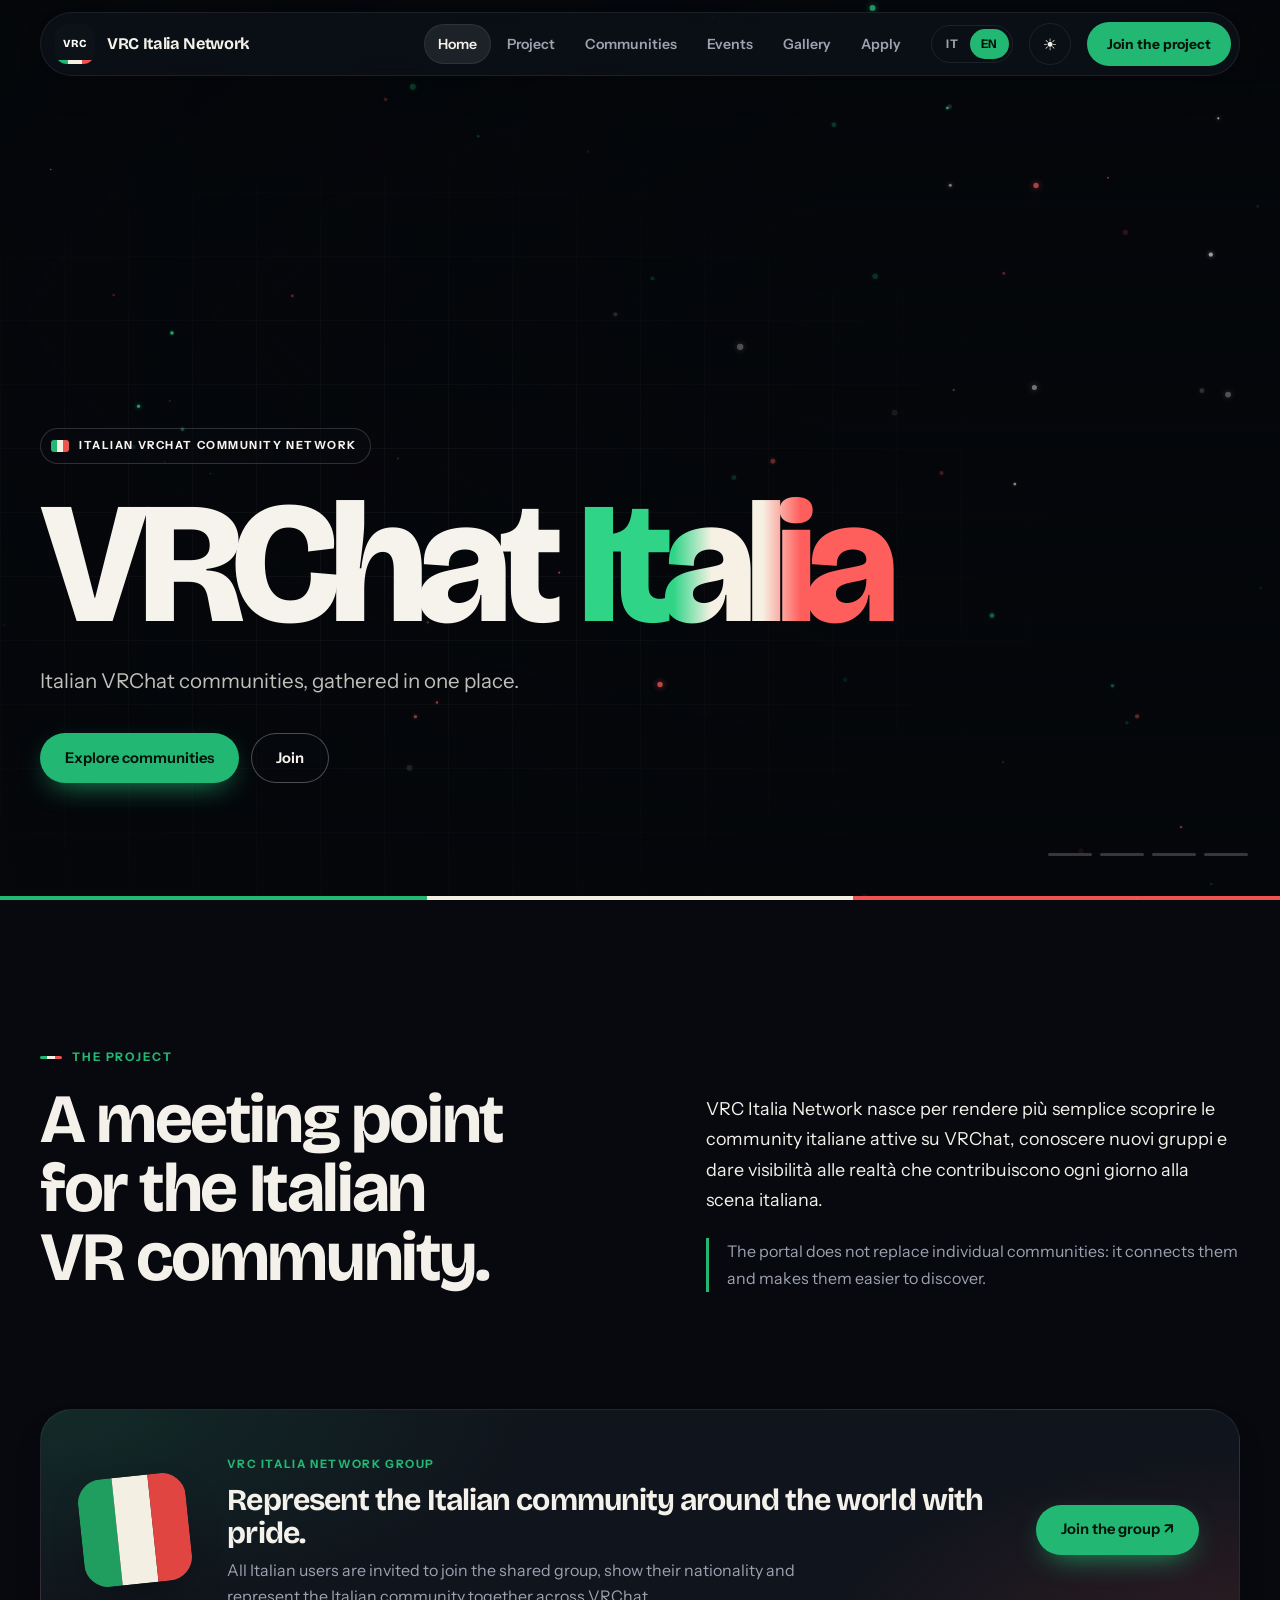
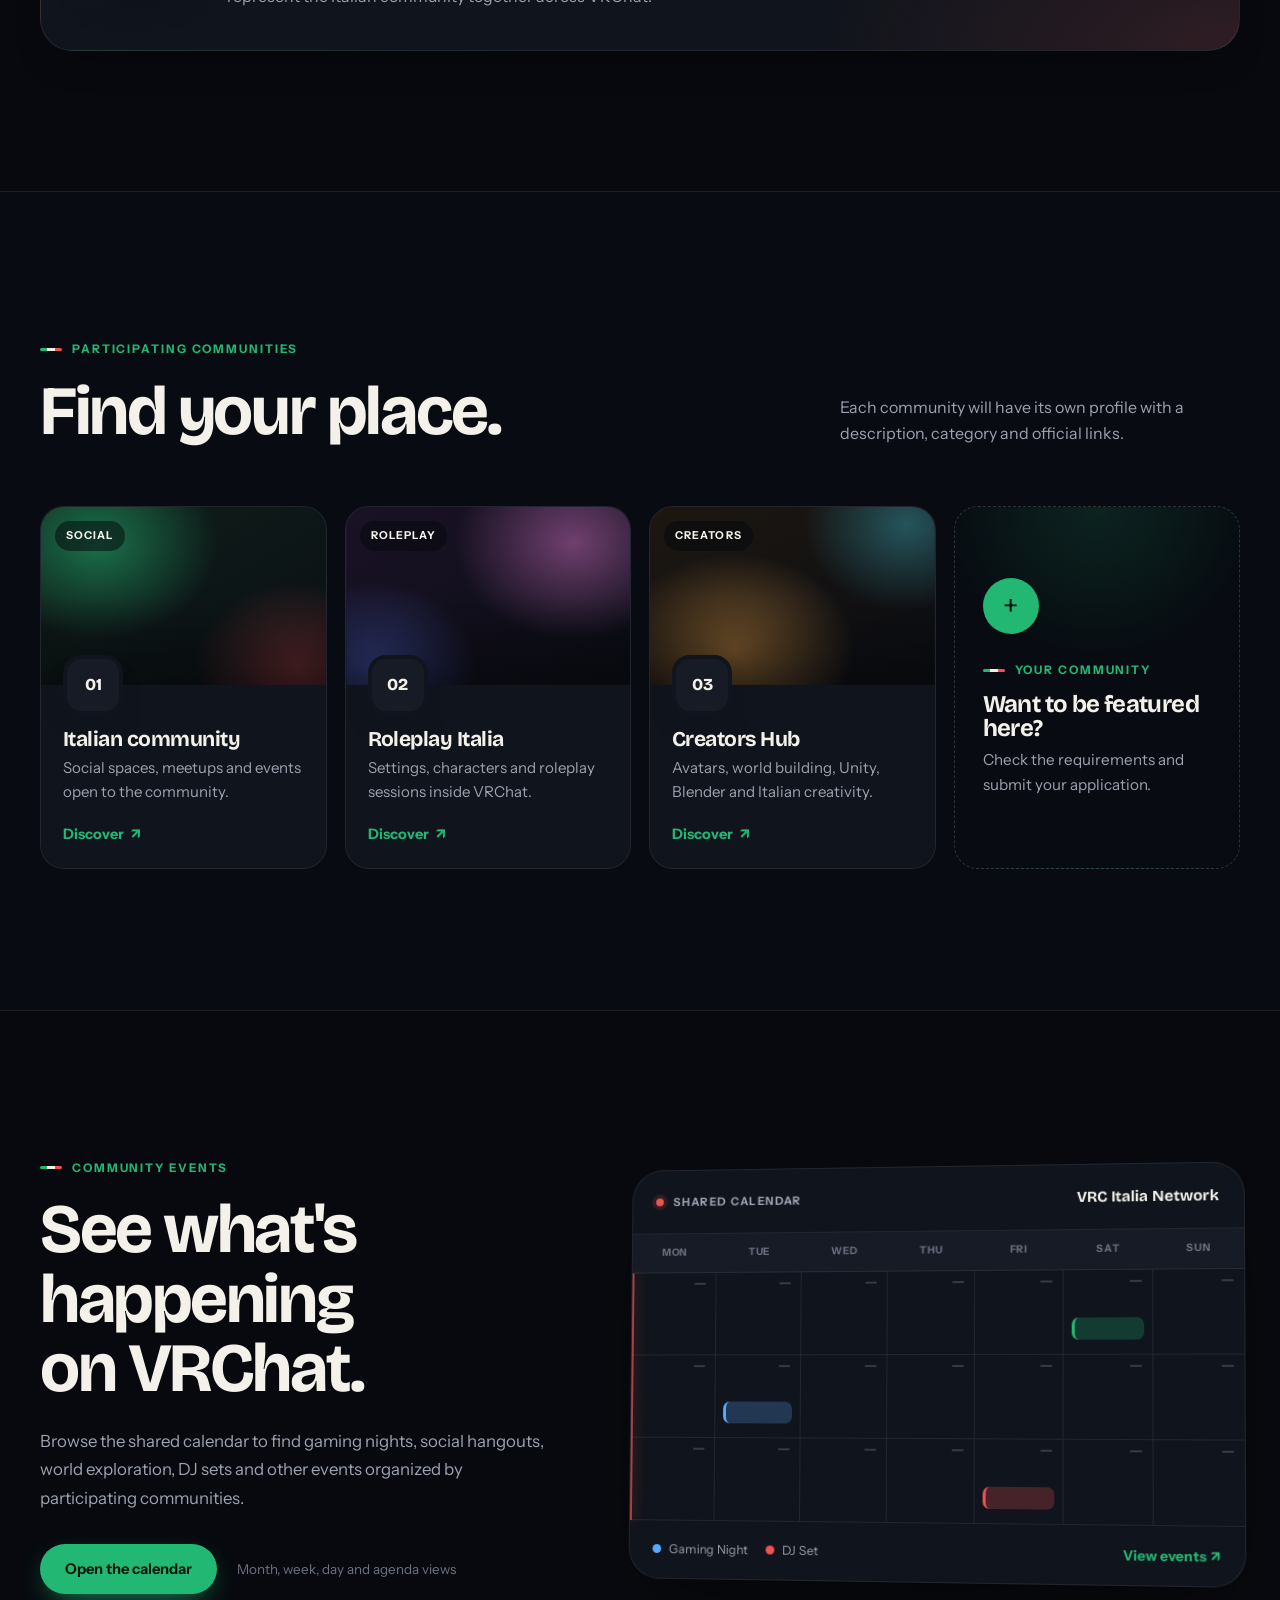
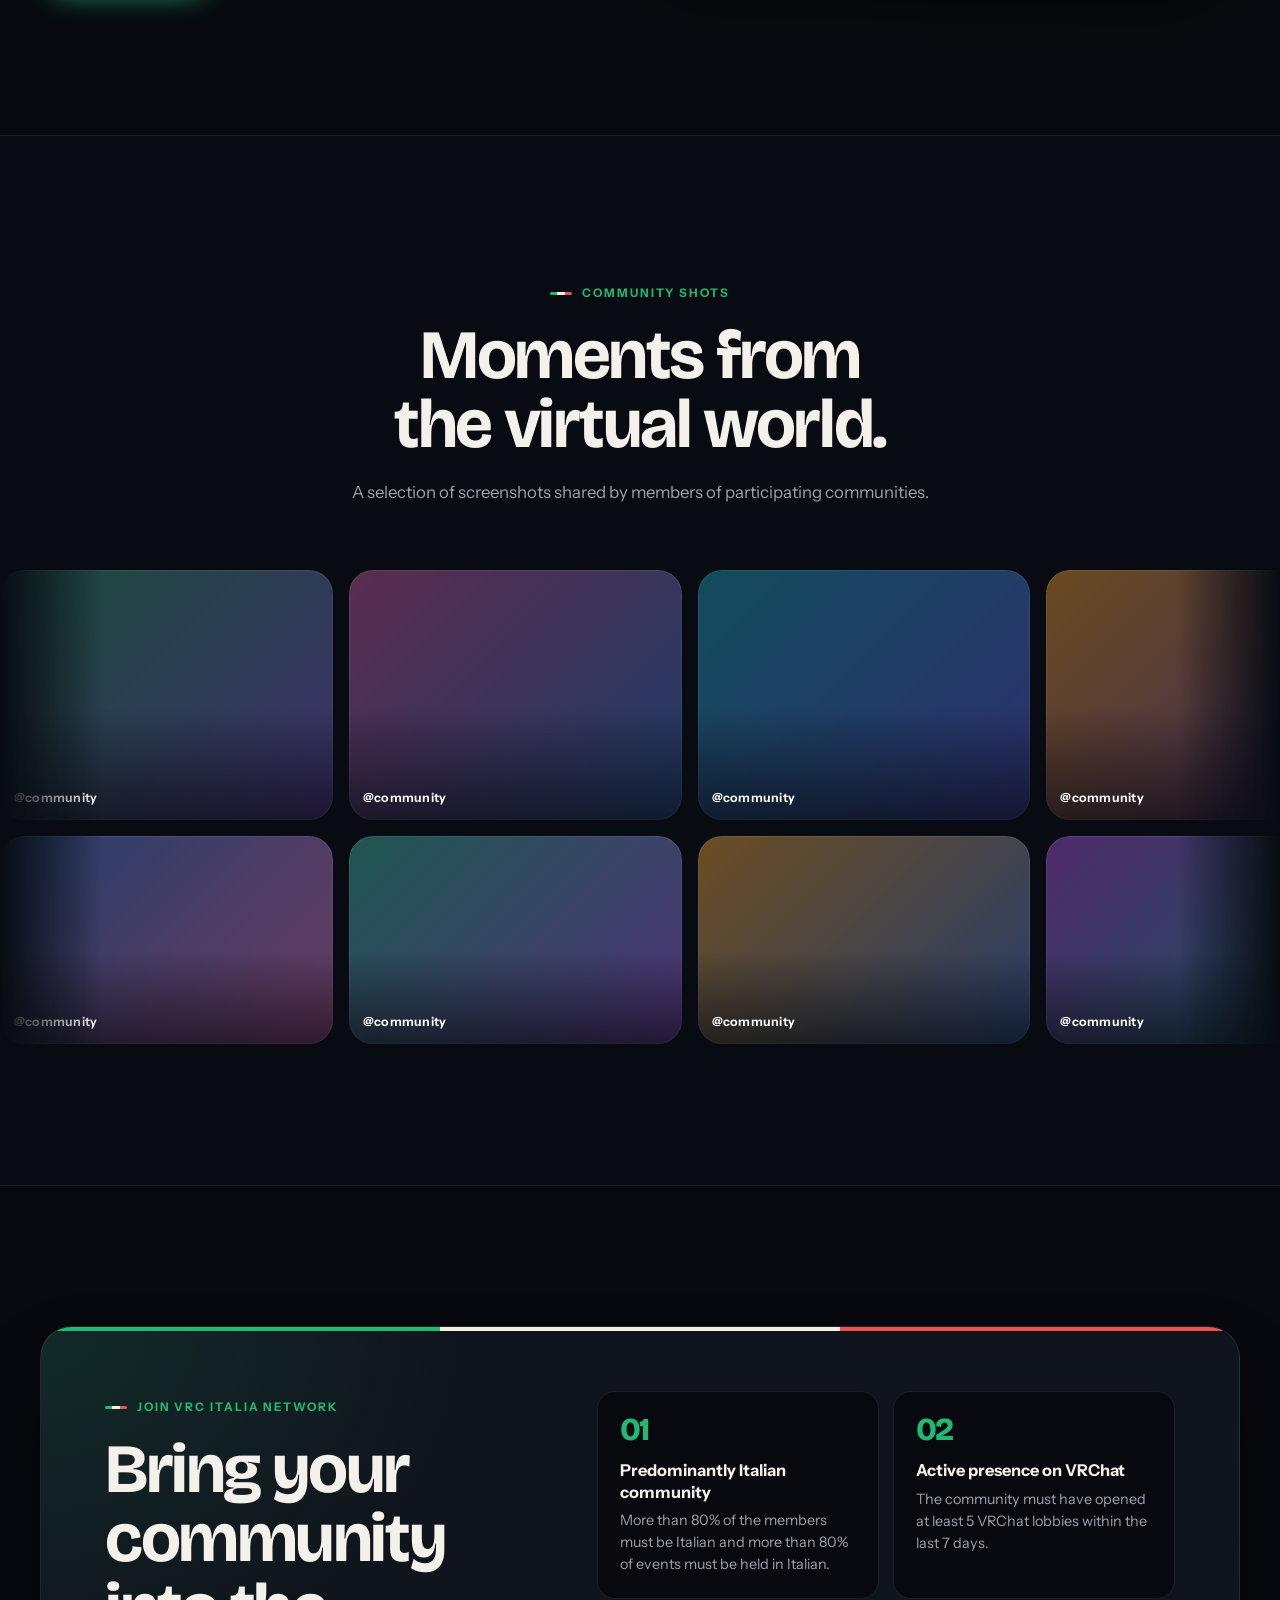
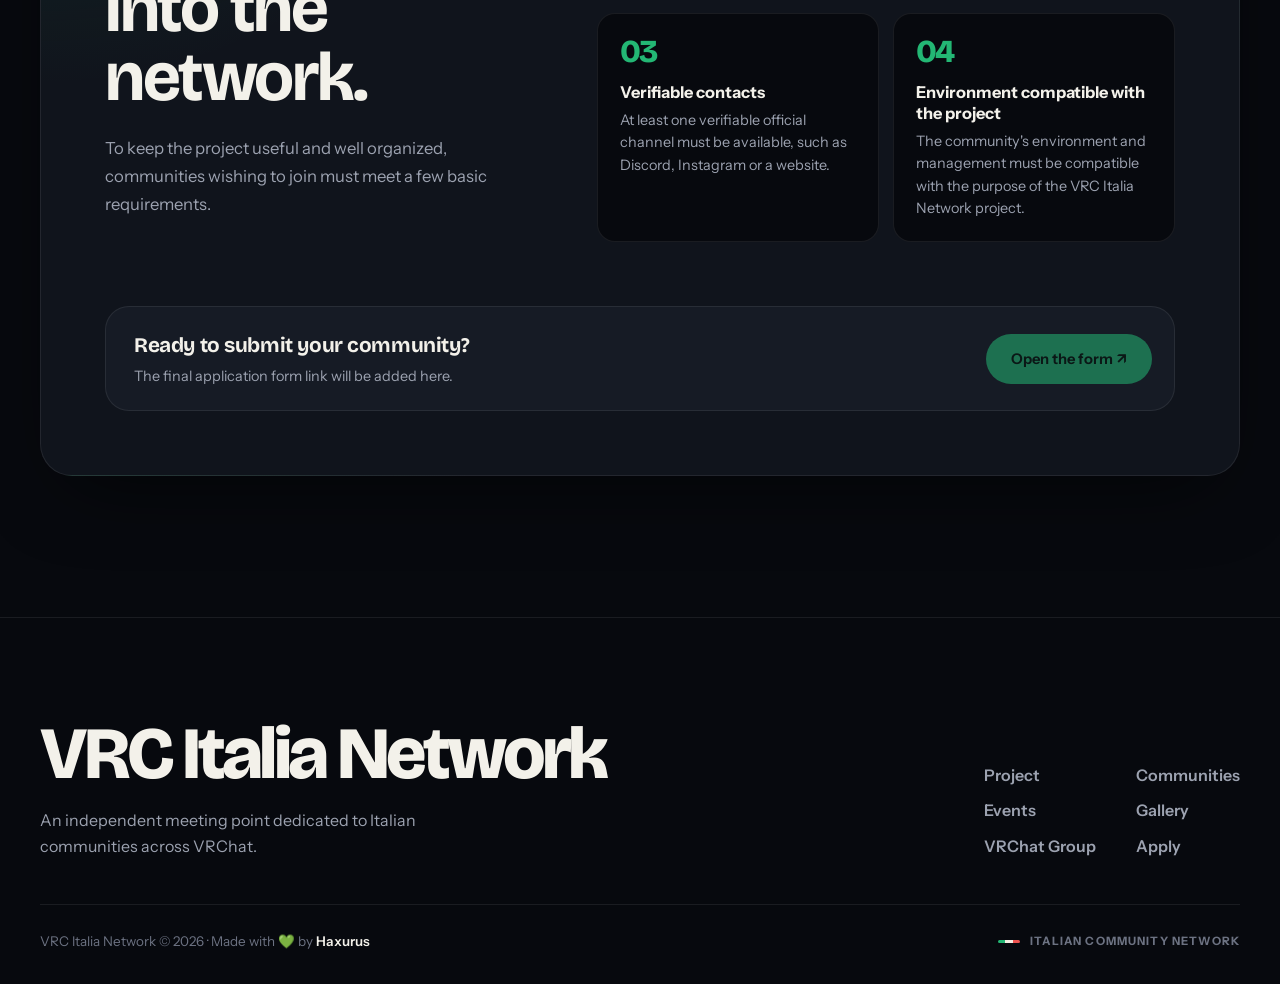
==== commit f882ce6e: "Add motion: ambient tricolore background, hero particles, live gallery - Fixed ambient layer with dr" ====
--- a/en/index.html
+++ b/en/index.html
@@ -28,7 +28,7 @@
   <link rel="alternate" hreflang="it" href="../it/" />
   <link rel="alternate" hreflang="en" href="./" />
   <link rel="alternate" hreflang="x-default" href="./" />
-  <link rel="stylesheet" href="../styles.css?v=20261006-redesign" />
+  <link rel="stylesheet" href="../styles.css?v=20261006-motion" />
 </head>
 
 <body>
@@ -390,6 +390,6 @@
     </div>
   </footer>
 
-  <script src="../script.js?v=20261006-redesign"></script>
+  <script src="../script.js?v=20261006-motion"></script>
 </body>
 </html>
--- a/styles.css
+++ b/styles.css
@@ -105,7 +105,7 @@
   min-width: 320px;
   overflow-x: hidden;
   color: var(--text);
-  background: var(--bg);
+  background: transparent;
   font-family: var(--font-body);
   font-size: 1rem;
   line-height: 1.6;
@@ -163,10 +163,14 @@
   content: "";
   width: 22px;
   height: 3px;
-  flex: 0 0 22px;
+  flex: none;
   border-radius: 3px;
   background: var(--tricolore);
-}
+  transition: width .9s var(--ease) .25s;
+}
+
+.reveal .section-kicker::before { width: 0; }
+.reveal.is-visible .section-kicker::before { width: 22px; }
 
 .section h2,
 .events-hero h1 {
@@ -833,7 +837,7 @@
 /* ---------- Communities ---------- */
 
 .communities-section {
-  background: var(--bg-2);
+  background: color-mix(in srgb, var(--bg-2) 72%, transparent);
   border-block: 1px solid var(--line);
 }
 
@@ -1065,14 +1069,11 @@
   border-radius: var(--radius-xl);
   background: var(--surface);
   box-shadow: var(--shadow);
-  transform: perspective(1400px) rotateY(-6deg) rotateX(2deg);
-  transition: transform .6s var(--ease), border-color .3s ease;
-}
-
-.home-events-preview:hover {
-  transform: perspective(1400px) translateY(-4px);
-  border-color: var(--line-strong);
-}
+  transition: transform .6s var(--ease), border-color .3s ease, opacity .9s var(--ease), translate .9s var(--ease);
+  will-change: transform;
+}
+
+.home-events-preview:hover { border-color: var(--line-strong); }
 
 .home-events-preview__top {
   display: flex;
@@ -1206,7 +1207,7 @@
 
 .gallery-section {
   overflow: hidden;
-  background: var(--bg-2);
+  background: color-mix(in srgb, var(--bg-2) 72%, transparent);
   border-block: 1px solid var(--line);
 }
 
@@ -1237,12 +1238,11 @@
   gap: 16px;
   width: max-content;
   padding-right: 16px;
-  animation: galleryLeft 70s linear infinite;
-}
-
-.photo-track--right { animation-name: galleryRight; animation-duration: 80s; }
-
-.photo-marquee:hover .photo-track { animation-play-state: paused; }
+  animation: galleryLeft 60s linear infinite;
+}
+
+.photo-track--right { animation-name: galleryRight; animation-duration: 66s; }
+
 
 @keyframes galleryLeft { to { transform: translateX(-50%); } }
 @keyframes galleryRight { from { transform: translateX(-50%); } to { transform: translateX(0); } }
@@ -1471,16 +1471,18 @@
 
 .reveal {
   opacity: 0;
-  transform: translateY(28px);
-  transition: opacity .8s var(--ease), transform .8s var(--ease);
-}
-
-.reveal.is-visible { opacity: 1; transform: none; }
-
-.community-grid .reveal:nth-child(2) { transition-delay: .06s; }
-.community-grid .reveal:nth-child(3) { transition-delay: .12s; }
-.community-grid .reveal:nth-child(4) { transition-delay: .18s; }
-.community-grid .reveal.is-visible:hover { transition-delay: 0s; }
+  translate: 0 32px;
+  transition: opacity .9s var(--ease), translate .9s var(--ease), transform .35s var(--ease), border-color .3s ease, box-shadow .35s ease;
+}
+
+.reveal.is-visible { opacity: 1; translate: none; }
+
+.community-grid > .reveal:nth-child(4n + 2),
+.requirements > .reveal:nth-child(2) { transition-delay: .08s, .08s, 0s, 0s, 0s; }
+.community-grid > .reveal:nth-child(4n + 3),
+.requirements > .reveal:nth-child(3) { transition-delay: .16s, .16s, 0s, 0s, 0s; }
+.community-grid > .reveal:nth-child(4n + 4),
+.requirements > .reveal:nth-child(4) { transition-delay: .24s, .24s, 0s, 0s, 0s; }
 
 /* ---------- Form controls (shared) ---------- */
 
@@ -2397,6 +2399,253 @@
 
 @keyframes toastIn { from { opacity: 0; transform: translate(-50%, 16px); } }
 
+/* ==========================================================================
+   Motion layer
+   ========================================================================== */
+
+/* Ambient tricolore glow behind every page */
+body::before,
+body::after {
+  content: "";
+  position: fixed;
+  z-index: -1;
+  pointer-events: none;
+}
+
+body::before {
+  inset: -25vmax;
+  background:
+    radial-gradient(30vmax 30vmax at 22% 28%, rgba(35, 183, 116, .13), transparent 70%),
+    radial-gradient(22vmax 22vmax at 52% 62%, rgba(244, 239, 227, .05), transparent 70%),
+    radial-gradient(30vmax 30vmax at 80% 36%, rgba(239, 83, 80, .11), transparent 70%);
+  animation: ambientDrift 38s ease-in-out infinite alternate;
+}
+
+body::after {
+  inset: 0;
+  background: linear-gradient(105deg,
+    transparent 34%,
+    rgba(35, 183, 116, .55) 40%, rgba(35, 183, 116, .55) 44%,
+    rgba(244, 239, 227, .45) 44%, rgba(244, 239, 227, .45) 48%,
+    rgba(239, 83, 80, .55) 48%, rgba(239, 83, 80, .55) 52%,
+    transparent 58%);
+  background-size: 320% 100%;
+  opacity: .045;
+  -webkit-mask-image: linear-gradient(180deg, transparent, #000 25%, #000 75%, transparent);
+  mask-image: linear-gradient(180deg, transparent, #000 25%, #000 75%, transparent);
+  animation: ribbonSweep 26s linear infinite;
+}
+
+html[data-theme="light"] body::before {
+  background:
+    radial-gradient(30vmax 30vmax at 22% 28%, rgba(13, 138, 79, .1), transparent 70%),
+    radial-gradient(22vmax 22vmax at 52% 62%, rgba(255, 255, 255, .5), transparent 70%),
+    radial-gradient(30vmax 30vmax at 80% 36%, rgba(209, 58, 58, .08), transparent 70%);
+}
+
+html[data-theme="light"] body::after { opacity: .06; }
+
+@keyframes ambientDrift {
+  0% { transform: translate3d(0, 0, 0) rotate(0deg) scale(1); }
+  50% { transform: translate3d(6vmax, -4vmax, 0) rotate(14deg) scale(1.08); }
+  100% { transform: translate3d(-5vmax, 5vmax, 0) rotate(-10deg) scale(1); }
+}
+
+@keyframes ribbonSweep {
+  from { background-position: 100% 0; }
+  to { background-position: -220% 0; }
+}
+
+/* Scroll progress (element injected by site.js) */
+.scroll-progress {
+  position: fixed;
+  inset: 0 0 auto;
+  z-index: 70;
+  height: 3px;
+  background: var(--tricolore);
+  transform: scaleX(var(--progress, 0));
+  transform-origin: left;
+  pointer-events: none;
+}
+
+.admin-bar .scroll-progress { top: 32px; }
+
+/* Hero */
+.hero-particles {
+  position: absolute;
+  inset: 0;
+  z-index: -1;
+  width: 100%;
+  height: 100%;
+  pointer-events: none;
+}
+
+.hero h1 span {
+  background:
+    linear-gradient(110deg, transparent 42%, rgba(255, 255, 255, .7) 50%, transparent 58%),
+    linear-gradient(90deg, #2fd487 0%, #2fd487 30%, #f6f1e4 42%, #f6f1e4 58%, #ff5f5c 70%, #ff5f5c 100%);
+  background-size: 260% 100%, 100% 100%;
+  background-repeat: no-repeat;
+  -webkit-background-clip: text;
+  background-clip: text;
+  animation: titleIn 1.1s var(--ease) both .35s, titleShine 6s ease-in-out infinite 1.6s;
+}
+
+@keyframes titleIn {
+  from { opacity: 0; transform: translateY(.25em) rotate(2deg); filter: blur(8px); }
+  to { opacity: 1; transform: none; filter: none; }
+}
+
+@keyframes titleShine {
+  0% { background-position: 160% 0, 0 0; }
+  45%, 100% { background-position: -60% 0, 0 0; }
+}
+
+.hero-lead { animation: heroIn 1s var(--ease) both .5s; }
+.hero-actions { animation: heroIn 1s var(--ease) both .65s; }
+
+/* Buttons: light sweep */
+.button-primary,
+.nav-cta {
+  position: relative;
+  overflow: hidden;
+  isolation: isolate;
+}
+
+.button-primary::after,
+.nav-cta::after {
+  content: "";
+  position: absolute;
+  inset: 0;
+  z-index: -1;
+  background: linear-gradient(110deg, transparent 30%, rgba(255, 255, 255, .35) 50%, transparent 70%);
+  transform: translateX(-120%);
+  transition: transform .7s var(--ease);
+}
+
+.button-primary:hover::after,
+.nav-cta:hover::after { transform: translateX(120%); }
+
+/* Pointer spotlight on cards (--mx/--my set by site.js) */
+.community-card::before,
+.requirement::before,
+.national-group::before,
+.vrcin-dashboard-card::before {
+  content: "";
+  position: absolute;
+  inset: 0;
+  z-index: 3;
+  border-radius: inherit;
+  background: radial-gradient(380px circle at var(--mx, 50%) var(--my, 50%), rgba(255, 255, 255, .07), transparent 45%);
+  opacity: 0;
+  transition: opacity .35s ease;
+  pointer-events: none;
+}
+
+html[data-theme="light"] .community-card::before,
+html[data-theme="light"] .requirement::before,
+html[data-theme="light"] .national-group::before,
+html[data-theme="light"] .vrcin-dashboard-card::before {
+  background: radial-gradient(380px circle at var(--mx, 50%) var(--my, 50%), rgba(13, 138, 79, .08), transparent 45%);
+}
+
+.community-card:hover::before,
+.requirement:hover::before,
+.national-group:hover::before,
+.vrcin-dashboard-card:hover::before { opacity: 1; }
+
+.requirement,
+.vrcin-dashboard-card { position: relative; overflow: hidden; }
+
+/* Waving flag */
+.national-group__flag span { animation: flagWave 3.2s ease-in-out infinite; }
+.national-group__flag span:nth-child(2) { animation-delay: -.35s; }
+.national-group__flag span:nth-child(3) { animation-delay: -.7s; }
+
+@keyframes flagWave {
+  0%, 100% { transform: translateY(0) scaleY(1); }
+  50% { transform: translateY(-6%) scaleY(1.04); }
+}
+
+/* Join card */
+.join-plus { animation: plusPulse 2.6s ease-out infinite; }
+
+@keyframes plusPulse {
+  0% { box-shadow: 0 0 0 0 color-mix(in srgb, var(--green) 55%, transparent); }
+  70%, 100% { box-shadow: 0 0 0 16px transparent; }
+}
+
+/* Calendar teaser: events keep popping in, a "now" line scans the week */
+.home-events-preview__grid { position: relative; }
+
+.home-events-preview__grid::before {
+  content: "";
+  position: absolute;
+  top: 0;
+  bottom: 0;
+  left: 0;
+  z-index: 1;
+  width: 2px;
+  background: var(--red);
+  box-shadow: 0 0 14px var(--red);
+  opacity: .7;
+  animation: nowScan 9s linear infinite;
+  pointer-events: none;
+}
+
+@keyframes nowScan {
+  from { left: 0; }
+  to { left: 100%; }
+}
+
+.home-events-preview__grid .has-event::before {
+  transform-origin: left;
+  animation: eventPop 9s var(--ease) infinite;
+}
+
+.home-events-preview__grid .event-blue::before { animation-delay: 1.4s; }
+.home-events-preview__grid .event-red::before { animation-delay: 2.8s; }
+
+@keyframes eventPop {
+  0% { opacity: 0; transform: scaleX(0); }
+  8%, 82% { opacity: 1; transform: scaleX(1); }
+  92%, 100% { opacity: 0; transform: scaleX(1); }
+}
+
+.home-events-preview__grid > span { transition: background-color .3s ease; }
+.home-events-preview__grid > span:hover { background: var(--green-soft); }
+
+/* Gallery shots */
+.shot { transition: transform .5s var(--ease), box-shadow .5s ease; }
+.shot:hover { transform: scale(1.04) rotate(-.6deg); box-shadow: inset 0 0 0 1px var(--line-strong), var(--shadow); }
+
+/* Footer wordmark */
+.footer-brand__title {
+  background: linear-gradient(90deg, var(--text) 0 40%, #23b774 48%, #f4efe3 52%, #ef5350 56%, var(--text) 64% 100%);
+  background-size: 300% 100%;
+  background-position: 100% 0;
+  -webkit-background-clip: text;
+  background-clip: text;
+  color: transparent;
+  transition: background-position 1.4s var(--ease);
+}
+
+.footer-brand:hover .footer-brand__title { background-position: 0 0; }
+
+/* Brand logo stripe shimmer */
+.brand-logo::after {
+  background-image: linear-gradient(90deg, #23b774 0 16.66%, #f4efe3 16.66% 33.33%, #ef5350 33.33% 50%, #23b774 50% 66.66%, #f4efe3 66.66% 83.33%, #ef5350 83.33%);
+  background-size: 200% 100%;
+  animation: stripeSlide 8s linear infinite;
+}
+
+@keyframes stripeSlide { to { background-position: -200% 0; } }
+
+/* Events page */
+.events-hero h1 { animation: heroIn 1s var(--ease) both .1s; }
+.events-hero p { animation: heroIn 1s var(--ease) both .25s; }
+.events-hero__meta { animation: heroIn 1s var(--ease) both .4s; }
+
 /* ---------- Responsive ---------- */
 
 @media (max-width: 1140px) {
@@ -2433,9 +2682,6 @@
   .national-group { grid-template-columns: auto minmax(0, 1fr); }
   .national-group__button { grid-column: 1 / -1; justify-self: start; }
 
-  .home-events-preview,
-  .home-events-preview:hover { transform: none; }
-
   .events-hero__inner { grid-template-columns: 1fr; }
   .events-hero__meta { justify-self: start; }
 
@@ -2488,16 +2734,10 @@
 }
 
 @media (prefers-reduced-motion: reduce) {
-  *, *::before, *::after {
-    animation-duration: .01ms !important;
-    animation-iteration-count: 1 !important;
-    transition-duration: .01ms !important;
-    scroll-behavior: auto !important;
-  }
-
-  .hero-slide { animation: none; opacity: 0; }
-  .hero-slide--1 { opacity: 1; }
-  .hero-progress { display: none; }
-  .photo-track { animation: none; }
-  .reveal { opacity: 1; transform: none; }
-}
+  html { scroll-behavior: auto; }
+  .hero-slide { transform: none !important; }
+  .reveal { opacity: 1; translate: none; }
+  .photo-track { animation-duration: 120s; }
+  .photo-track--right { animation-duration: 130s; }
+  body::before, body::after { animation-duration: 120s; }
+}
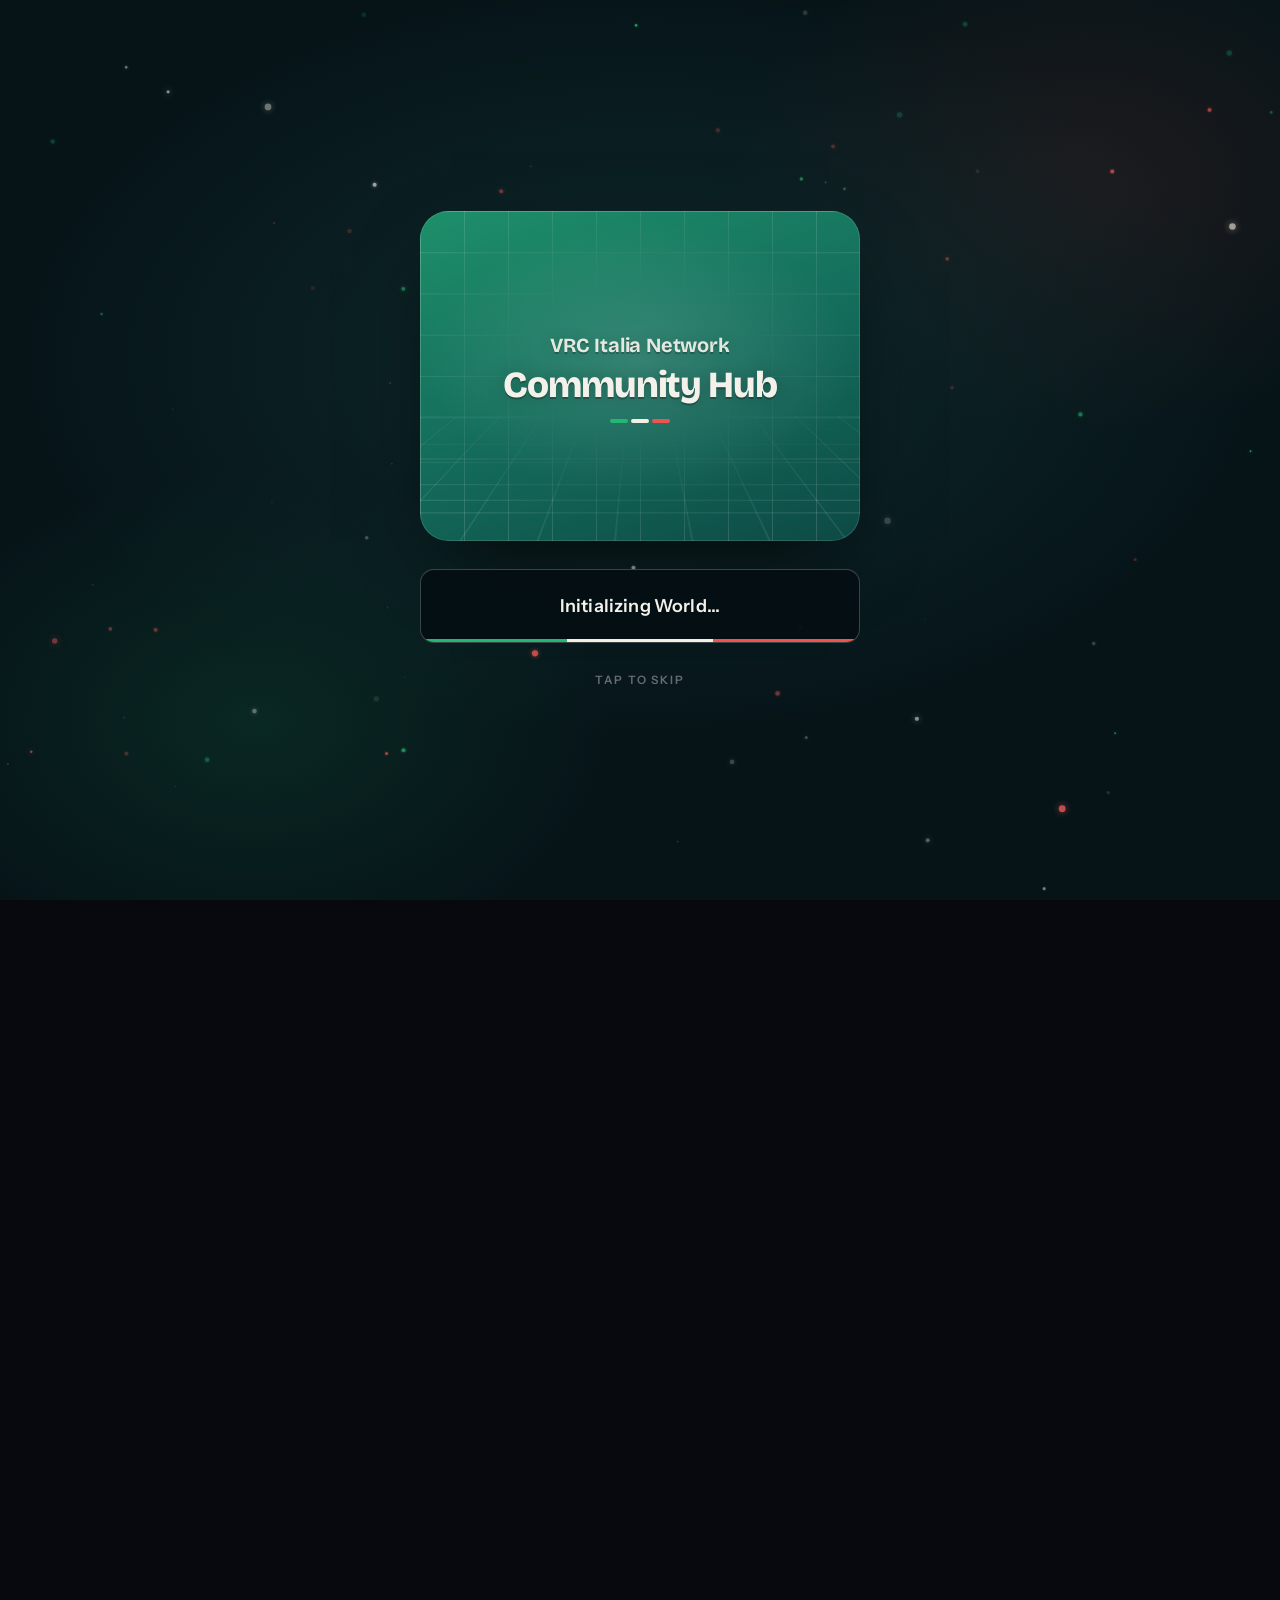
==== commit 079f5229: "Add VRChat-style loading screen and page-wide particles - First page of each session opens on a VRCh" ====
--- a/en/index.html
+++ b/en/index.html
@@ -22,13 +22,23 @@
       }
     })();
   </script>
+  <script>
+    (function () {
+      try {
+        if (sessionStorage.getItem('vrcin-loaded')) return;
+        var root = document.documentElement;
+        root.classList.add('is-loading');
+        window.setTimeout(function () { root.classList.remove('is-loading'); }, 8000);
+      } catch (e) {}
+    })();
+  </script>
   <link rel="preconnect" href="https://fonts.googleapis.com" />
   <link rel="preconnect" href="https://fonts.gstatic.com" crossorigin />
   <link rel="canonical" href="./" />
   <link rel="alternate" hreflang="it" href="../it/" />
   <link rel="alternate" hreflang="en" href="./" />
   <link rel="alternate" hreflang="x-default" href="./" />
-  <link rel="stylesheet" href="../styles.css?v=20261006-motion" />
+  <link rel="stylesheet" href="../styles.css?v=20261006-loader" />
 </head>
 
 <body>
@@ -390,6 +400,6 @@
     </div>
   </footer>
 
-  <script src="../script.js?v=20261006-motion"></script>
+  <script src="../script.js?v=20261006-loader"></script>
 </body>
 </html>
--- a/styles.css
+++ b/styles.css
@@ -2646,6 +2646,216 @@
 .events-hero p { animation: heroIn 1s var(--ease) both .25s; }
 .events-hero__meta { animation: heroIn 1s var(--ease) both .4s; }
 
+/* Page-wide particle field (canvas injected by site.js) */
+.page-particles {
+  position: fixed;
+  inset: 0;
+  z-index: -1;
+  width: 100%;
+  height: 100%;
+  pointer-events: none;
+}
+
+/* ---------- VRChat-style loading screen ---------- */
+
+html.is-loading body { visibility: hidden; overflow: hidden; }
+html.is-loading .vrc-loader { visibility: visible; }
+
+html.is-loading body > :not(.vrc-loader),
+html.is-loading body > :not(.vrc-loader) * { animation-play-state: paused !important; }
+
+.vrc-loader {
+  position: fixed;
+  inset: 0;
+  z-index: 200;
+  display: grid;
+  place-items: center;
+  overflow: hidden;
+  color: #f3f1ea;
+  background:
+    radial-gradient(70% 60% at 50% 40%, #0f2a2c 0%, transparent 70%),
+    radial-gradient(40% 40% at 20% 80%, rgba(35, 183, 116, .12), transparent 70%),
+    radial-gradient(40% 40% at 85% 20%, rgba(239, 83, 80, .1), transparent 70%),
+    #061418;
+  cursor: pointer;
+  transform-origin: 50% 50%;
+}
+
+.vrc-loader__particles {
+  position: absolute;
+  inset: 0;
+  width: 100%;
+  height: 100%;
+}
+
+.vrc-loader__stage {
+  position: relative;
+  display: grid;
+  justify-items: center;
+  gap: 28px;
+  width: min(calc(100% - 48px), 440px);
+  animation: loaderIn .6s var(--ease) both;
+}
+
+@keyframes loaderIn {
+  from { opacity: 0; transform: translateY(14px) scale(.97); }
+}
+
+.vrc-loader__card {
+  position: relative;
+  display: grid;
+  place-content: center;
+  justify-items: center;
+  gap: 6px;
+  width: 100%;
+  aspect-ratio: 4 / 3;
+  overflow: hidden;
+  border-radius: 28px;
+  background:
+    radial-gradient(70% 60% at 50% 45%, rgba(255, 255, 255, .14), transparent 70%),
+    linear-gradient(160deg, #1e8f6a, #136a5a 55%, #0d4a45);
+  box-shadow: 0 30px 80px -30px rgba(0, 0, 0, .8), inset 0 0 0 1px rgba(255, 255, 255, .12);
+  text-align: center;
+}
+
+/* the "box" room: grid walls + floor seen in perspective */
+.vrc-loader__room {
+  position: absolute;
+  inset: 0;
+  background:
+    linear-gradient(rgba(255, 255, 255, .14) 1px, transparent 1px) 0 0 / 100% 12.5%,
+    linear-gradient(90deg, rgba(255, 255, 255, .14) 1px, transparent 1px) 0 0 / 10% 100%;
+  -webkit-mask-image: radial-gradient(75% 70% at 50% 45%, transparent 30%, #000 85%);
+  mask-image: radial-gradient(75% 70% at 50% 45%, transparent 30%, #000 85%);
+}
+
+.vrc-loader__room::after {
+  content: "";
+  position: absolute;
+  left: -30%;
+  right: -30%;
+  bottom: -10%;
+  height: 48%;
+  background:
+    linear-gradient(rgba(255, 255, 255, .1) 1px, transparent 1px) 0 0 / 100% 14%,
+    linear-gradient(90deg, rgba(255, 255, 255, .1) 1px, transparent 1px) 0 0 / 6% 100%;
+  transform: perspective(240px) rotateX(58deg);
+  transform-origin: top;
+  animation: floorMove 3s linear infinite;
+}
+
+@keyframes floorMove { to { background-position: 0 14%, 0 0; } }
+
+.vrc-loader__owner,
+.vrc-loader__world {
+  position: relative;
+  text-shadow: 0 2px 0 rgba(0, 0, 0, .25), 0 0 18px rgba(0, 0, 0, .25);
+}
+
+.vrc-loader__owner {
+  font-family: var(--font-display);
+  font-size: clamp(1rem, 3.4vw, 1.25rem);
+  font-weight: 700;
+  letter-spacing: -.01em;
+  opacity: .92;
+}
+
+.vrc-loader__world {
+  font-family: var(--font-display);
+  font-size: clamp(1.7rem, 6vw, 2.3rem);
+  font-weight: 800;
+  line-height: 1;
+  letter-spacing: -.03em;
+}
+
+.vrc-loader__flag {
+  position: relative;
+  display: flex;
+  gap: 3px;
+  margin-top: 10px;
+}
+
+.vrc-loader__flag i {
+  width: 18px;
+  height: 4px;
+  border-radius: 2px;
+  background: #23b774;
+  animation: flagBlink 1.4s ease-in-out infinite;
+}
+
+.vrc-loader__flag i:nth-child(2) { background: #f4efe3; animation-delay: .2s; }
+.vrc-loader__flag i:nth-child(3) { background: #ef5350; animation-delay: .4s; }
+
+@keyframes flagBlink { 50% { opacity: .35; transform: scaleX(.7); } }
+
+.vrc-loader__status {
+  position: relative;
+  display: grid;
+  place-items: center;
+  width: 100%;
+  min-height: 74px;
+  padding: 18px 20px;
+  overflow: hidden;
+  border: 1px solid rgba(255, 255, 255, .22);
+  border-radius: 14px;
+  background: rgba(4, 14, 18, .85);
+}
+
+.vrc-loader__text {
+  font-family: var(--font-body);
+  font-size: 1.12rem;
+  font-weight: 600;
+  letter-spacing: .01em;
+  font-variant-numeric: tabular-nums;
+}
+
+.vrc-loader__text.is-in { animation: statusIn .35s var(--ease); }
+
+@keyframes statusIn { from { opacity: 0; transform: translateY(6px); } }
+
+.vrc-loader__bar {
+  position: absolute;
+  left: 0;
+  right: 0;
+  bottom: 0;
+  height: 3px;
+  background: rgba(255, 255, 255, .06);
+}
+
+.vrc-loader__bar i {
+  position: absolute;
+  inset: 0;
+  background: linear-gradient(90deg, #23b774 0 33.33%, #f4efe3 33.33% 66.66%, #ef5350 66.66%);
+  transform: scaleX(0);
+  transform-origin: left;
+  transition: transform .5s var(--ease);
+}
+
+.vrc-loader__hint {
+  color: rgba(243, 241, 234, .4);
+  font-size: .72rem;
+  font-weight: 600;
+  letter-spacing: .16em;
+  text-transform: uppercase;
+}
+
+/* Exit: the content fades, the void tilts away like VRChat entering a world */
+.vrc-loader.is-leaving { pointer-events: none; animation: loaderOut 1.05s cubic-bezier(.6, 0, .3, 1) forwards; }
+.vrc-loader.is-leaving .vrc-loader__stage { animation: stageOut .35s ease forwards; }
+
+@keyframes stageOut { to { opacity: 0; transform: scale(.96); } }
+
+@keyframes loaderOut {
+  0% { border-radius: 0; transform: none; opacity: 1; }
+  45% { border-radius: 56px; transform: perspective(1200px) rotateZ(-2deg) rotateY(6deg) scale(.94); opacity: 1; }
+  100% { border-radius: 80px; transform: perspective(1200px) rotateZ(-3deg) rotateY(10deg) scale(1.15); opacity: 0; }
+}
+
+@media (prefers-reduced-motion: reduce) {
+  .vrc-loader.is-leaving { animation: fadeOutLoader .25s ease forwards; }
+  @keyframes fadeOutLoader { to { opacity: 0; } }
+}
+
 /* ---------- Responsive ---------- */
 
 @media (max-width: 1140px) {
